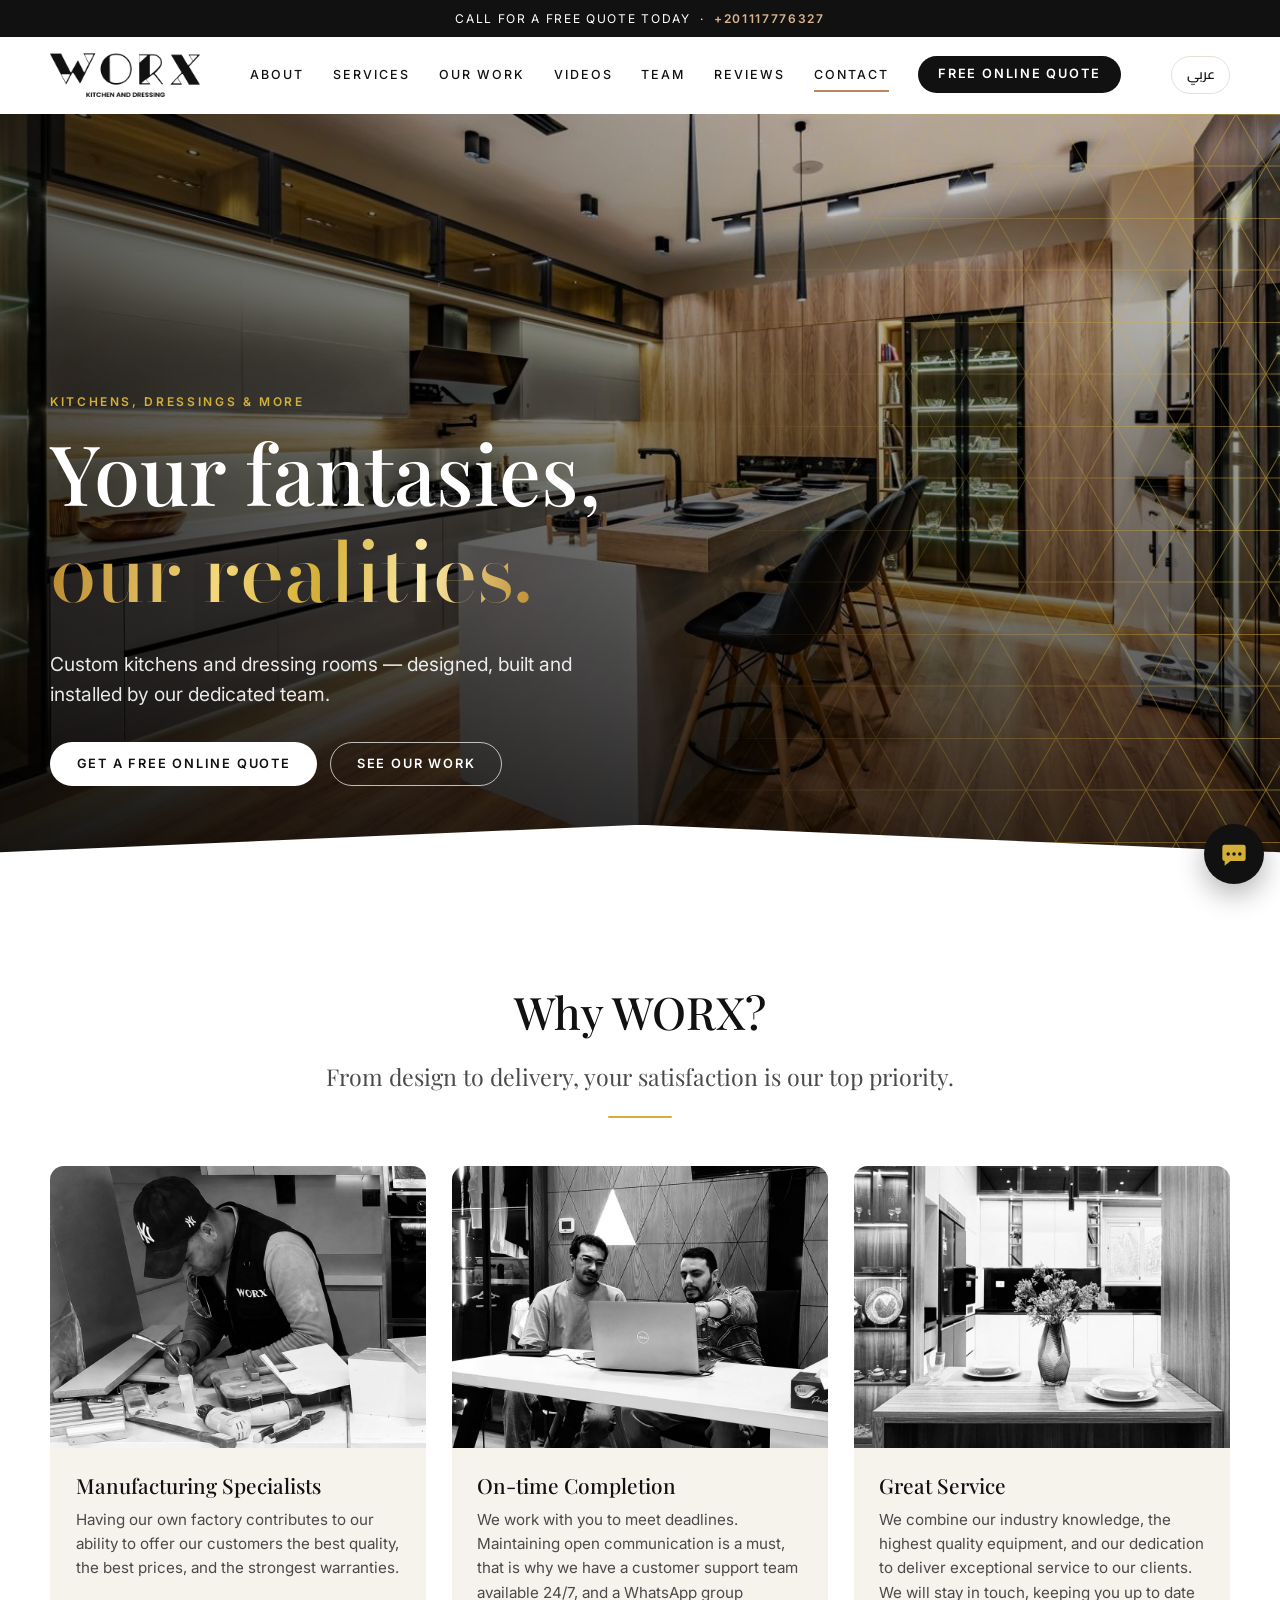
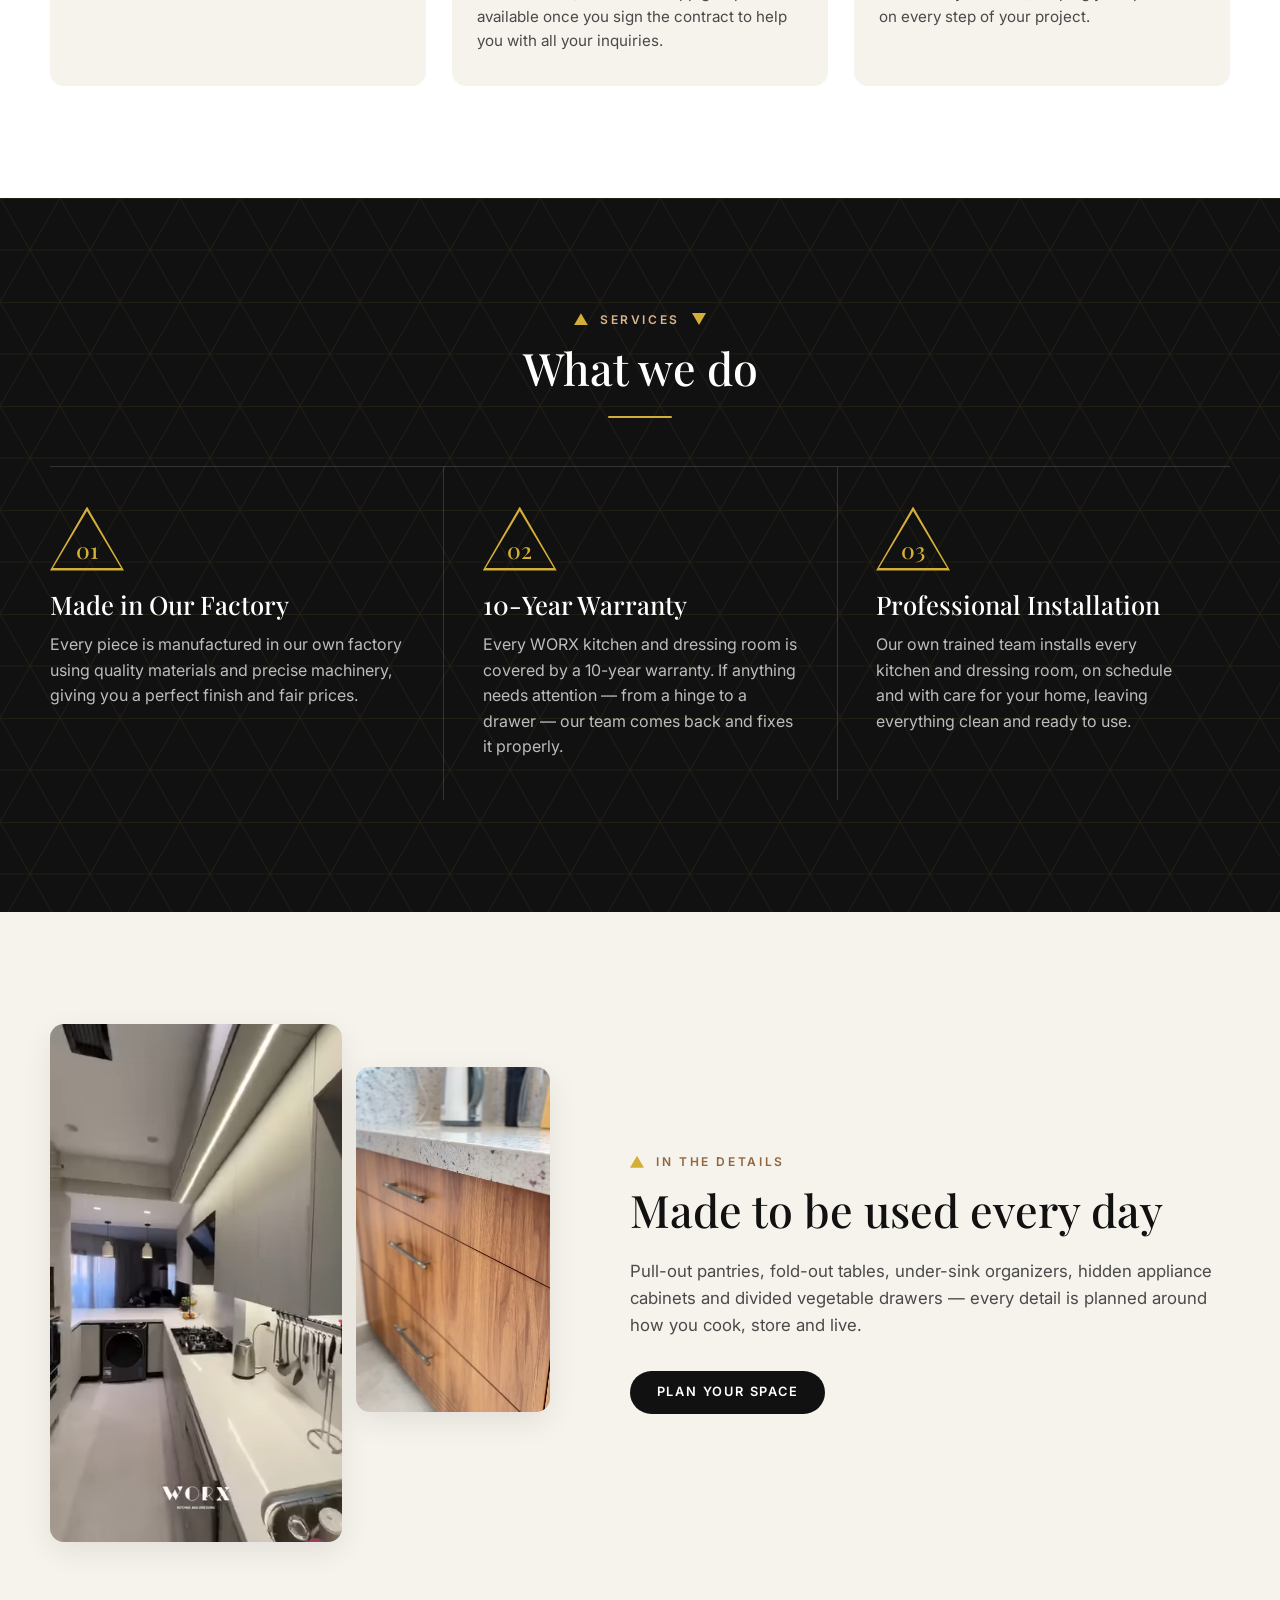
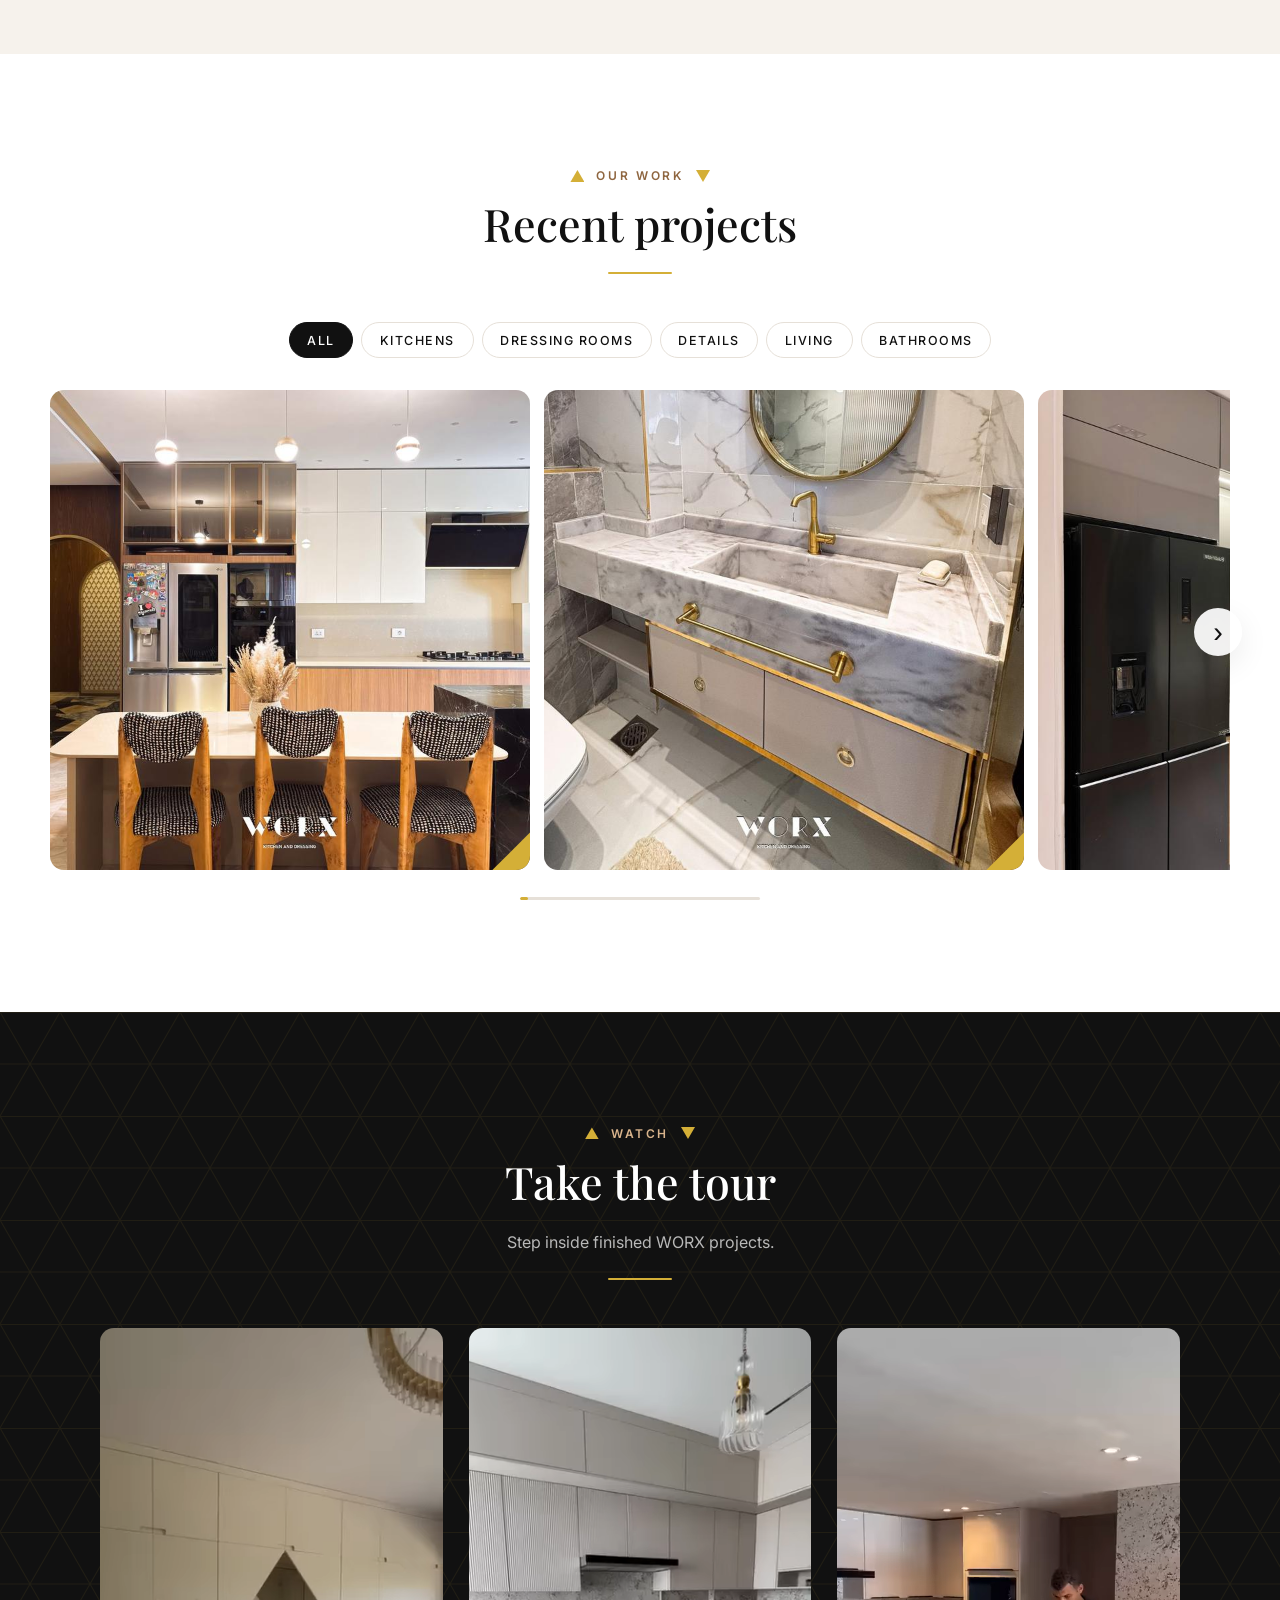
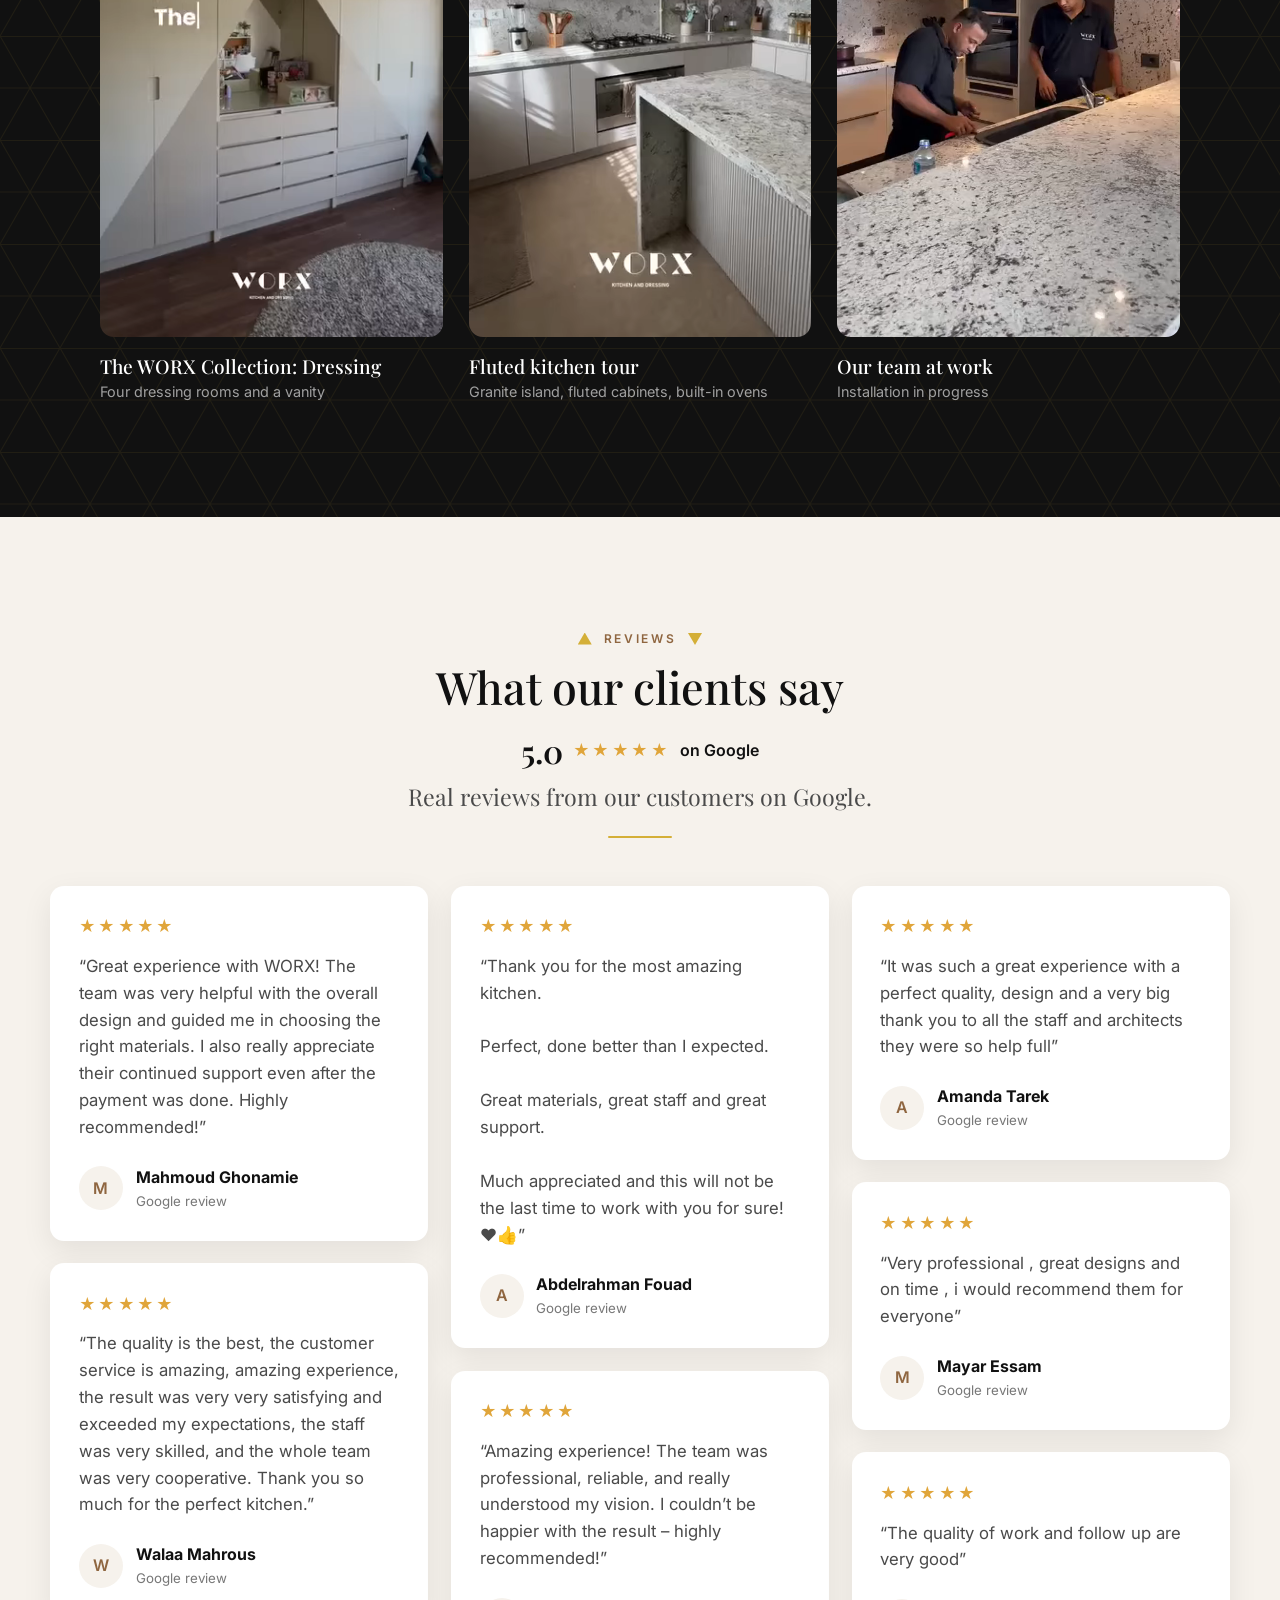
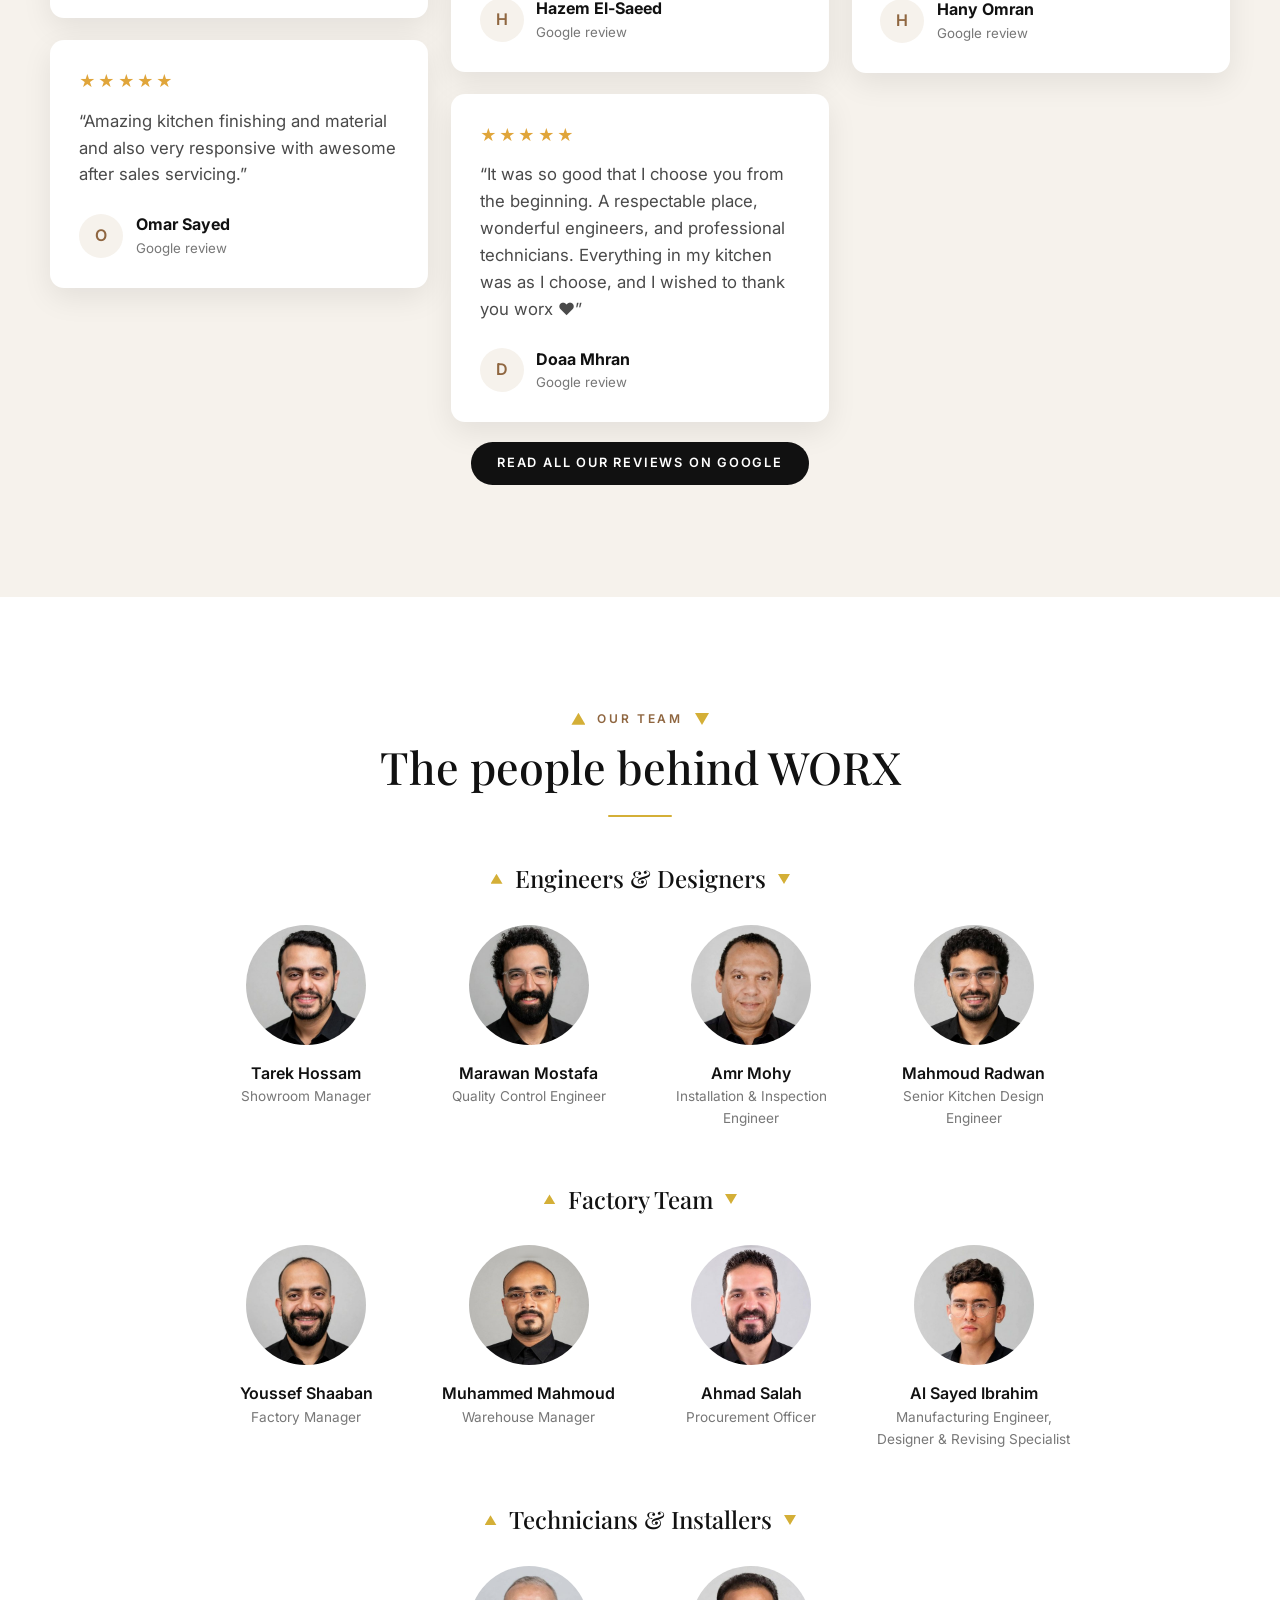
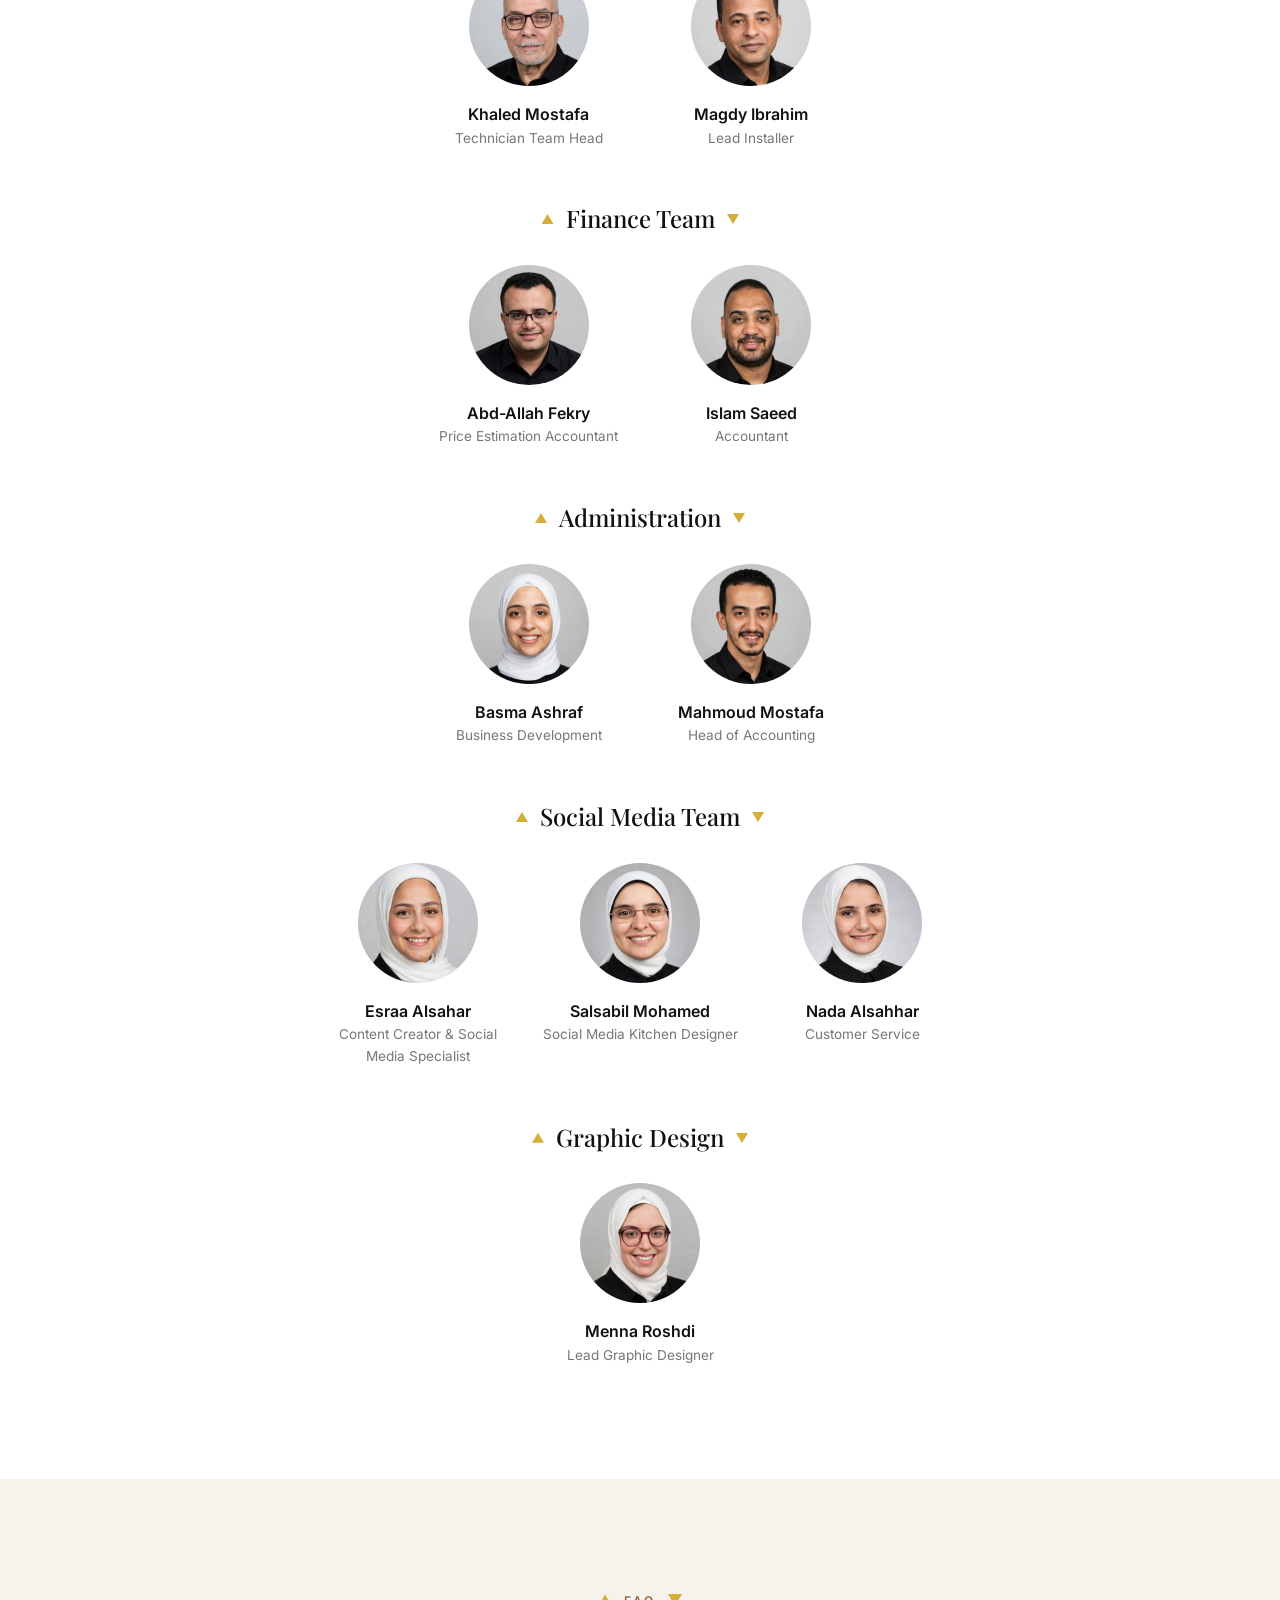
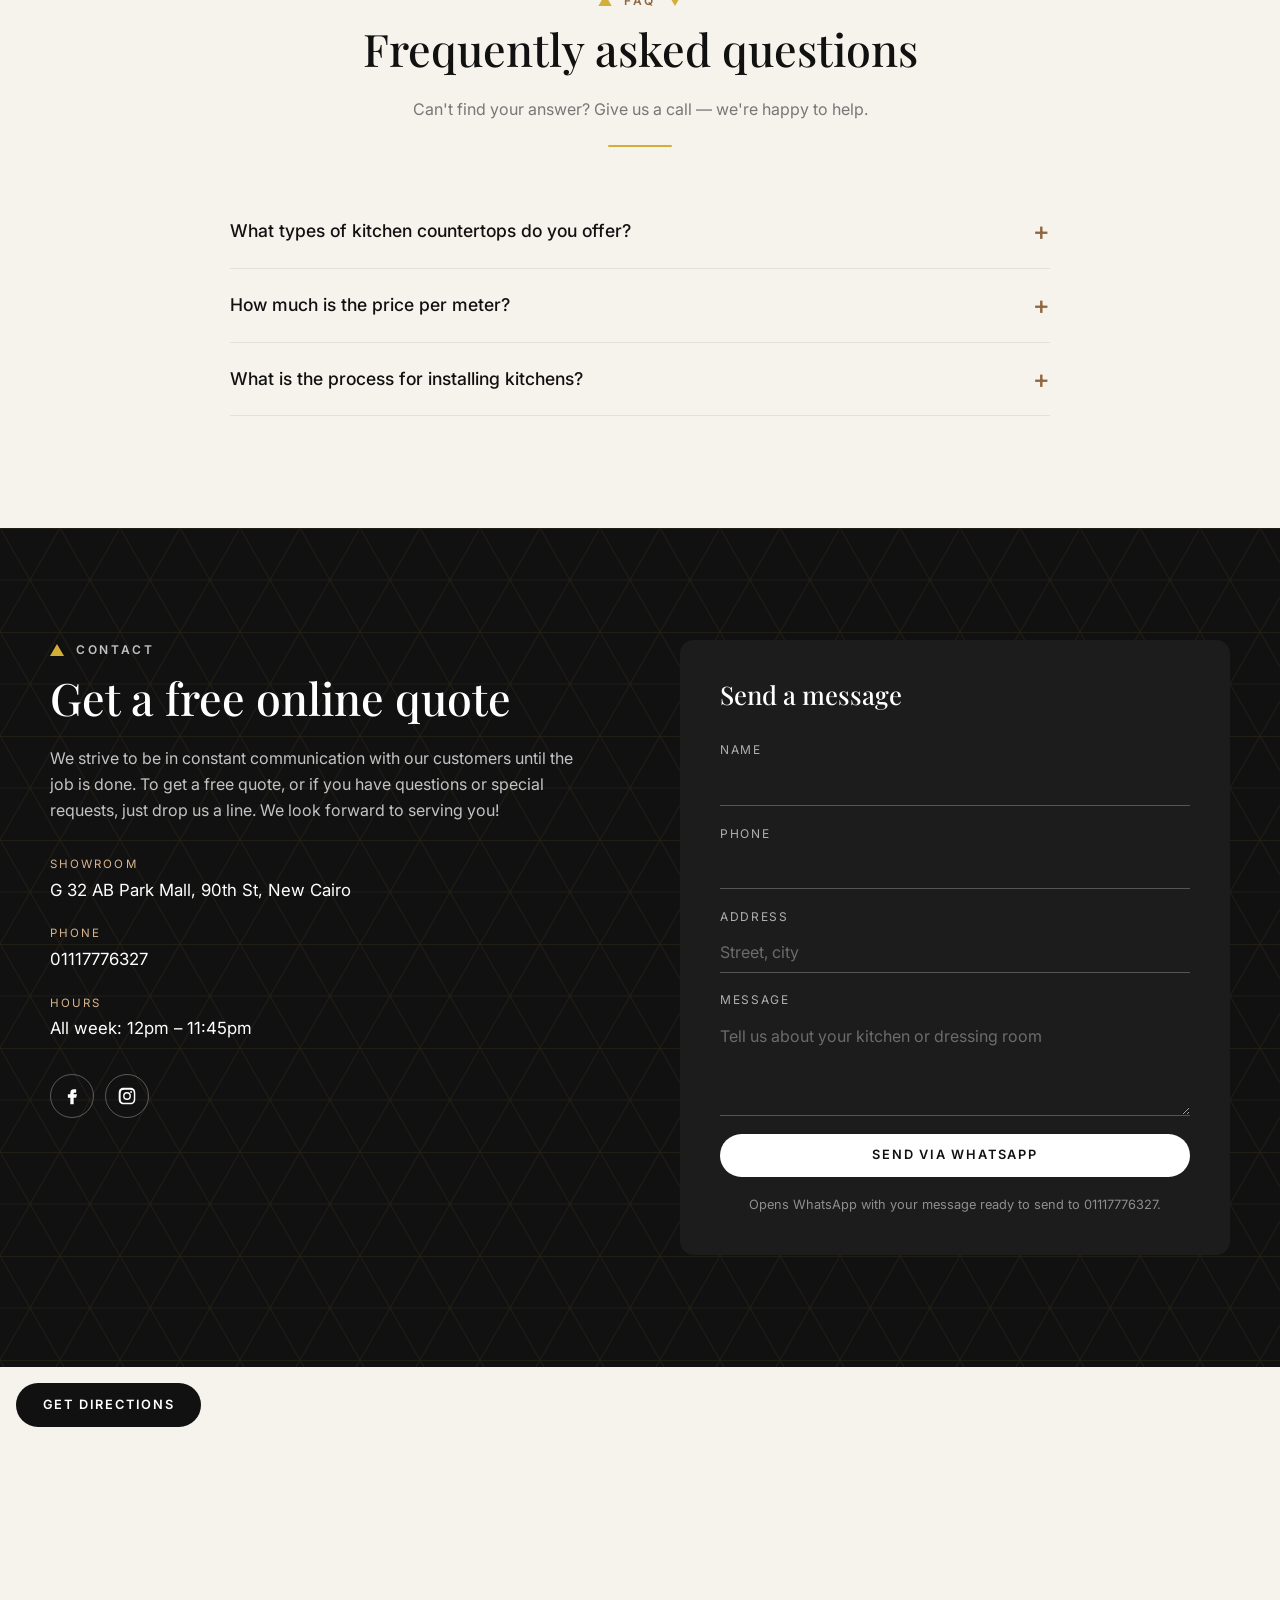
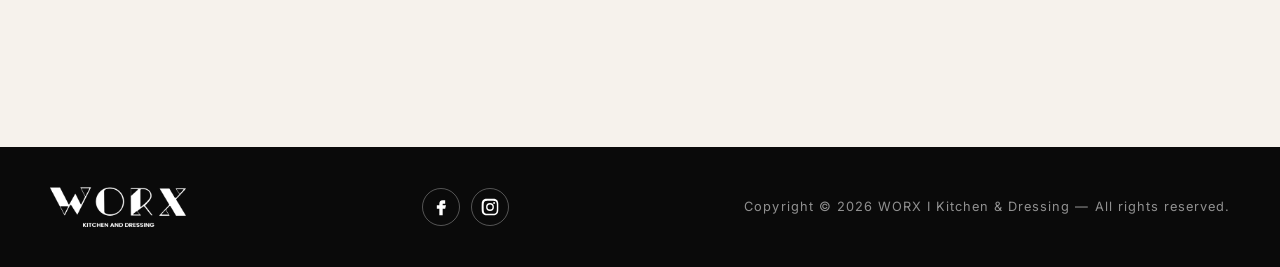
==== index.html @ 5fc97584 "Add bilingual FAQ chat assistant with WhatsApp handoff Co-Authored-By: Claude Opus 5.5 <noreply@anth" ====
<!doctype html>
<html lang="en">
<head>
  <meta charset="utf-8">
  <meta name="viewport" content="width=device-width, initial-scale=1">
  <title>WORX | Kitchen &amp; Dressing — New Cairo</title>
  <meta name="description" content="WORX Kitchen & Dressing — custom kitchens and dressing rooms in New Cairo. Call for a free quote.">
  <meta property="og:title" content="WORX | Kitchen & Dressing">
  <meta property="og:description" content="Your fantasies, our realities. Custom kitchens and dressing rooms in New Cairo.">
  <meta property="og:type" content="website">
  <meta property="og:url" content="https://worxegypt.com/">
  <meta property="og:image" content="https://worxegypt.com/assets/img/hero-1280.jpg">
  <meta name="twitter:card" content="summary_large_image">
  <link rel="canonical" href="https://worxegypt.com/">
  <link rel="icon" href="assets/img/logo.png">
  <link rel="alternate" hreflang="en" href="https://worxegypt.com/">
  <link rel="alternate" hreflang="ar" href="https://worxegypt.com/ar.html">
  <link rel="preconnect" href="https://fonts.googleapis.com">
  <link rel="preconnect" href="https://fonts.gstatic.com" crossorigin>
  <link href="https://fonts.googleapis.com/css2?family=Playfair+Display:ital,wght@0,500;0,600;1,500&family=Bodoni+Moda:opsz,wght@6..96,500&family=Inter:wght@400;500;600&family=Cairo:wght@400;600;700&display=swap" rel="stylesheet">
  <link rel="stylesheet" href="styles.css">
</head>
<body>

  <div class="topbar">
    <a href="tel:+201117776327"><span class="topbar__label">Call for a free quote today</span><span class="topbar__short">Free quote</span> &nbsp;·&nbsp; <strong dir="ltr">+201117776327</strong></a>
  </div>

  <header class="header" id="top">
    <div class="container header__inner">
      <a href="#top" class="header__logo" aria-label="WORX Kitchen and Dressing — home">
        <img src="assets/img/logo.png" alt="WORX Kitchen and Dressing" width="194" height="57">
      </a>
      <nav class="nav" id="nav" aria-label="Main">
        <a href="#about">About</a>
        <a href="#services">Services</a>
        <a href="#work">Our Work</a>
        <a href="#videos">Videos</a>
        <a href="#team">Team</a>
        <a href="#reviews">Reviews</a>
        <a href="#contact">Contact</a>
        <a href="#contact" class="btn btn--dark nav__cta">Free Online Quote</a>
      </nav>
      <div class="header__tools">
        <a href="ar.html" class="lang-switch" lang="ar" hreflang="ar">عربي</a>
        <button class="nav-toggle" id="navToggle" aria-label="Open menu" aria-expanded="false" aria-controls="nav">
          <span></span><span></span><span></span>
        </button>
      </div>
    </div>
  </header>

  <main>
    <!-- HERO -->
    <section class="hero">
      <img class="hero__bg" src="assets/img/hero-1280.jpg" srcset="assets/img/hero-800.jpg 800w, assets/img/hero-1280.jpg 1280w, assets/img/hero-2000.jpg 2000w" sizes="100vw" fetchpriority="high" alt="Modern WORX kitchen with wood finishes, white island and glass cabinets">
      <div class="hero__overlay"></div>
      <div class="hero__pattern" aria-hidden="true"></div>
      <div class="container hero__content">
        <p class="eyebrow eyebrow--light">Kitchens, Dressings &amp; More</p>
        <h1>Your fantasies,<br><em>our realities.</em></h1>
        <p class="hero__lead">Custom kitchens and dressing rooms — designed, built and installed by our dedicated team.</p>
        <div class="hero__actions">
          <a href="#contact" class="btn btn--light">Get a free online quote</a>
          <a href="#work" class="btn btn--ghost">See our work</a>
        </div>
      </div>
    </section>

    <!-- WHY US -->
    <section class="section" id="about">
      <div class="container">
        <div class="section__head">
          <h2>Why WORX?</h2>
          <p class="section__sub">From design to delivery, your satisfaction is our top priority.</p>
        </div>
        <div class="cards">
          <article class="card">
            <img src="assets/img/team-workshop-bw.jpg?v=2" alt="WORX technician assembling kitchen parts at the counter" loading="lazy">
            <div class="card__body">
              <h3>Manufacturing Specialists</h3>
              <p>Having our own factory contributes to our ability to offer our customers the best quality, the best prices, and the strongest warranties.</p>
            </div>
          </article>
          <article class="card">
            <img src="assets/img/team-planning-bw.jpg?v=2" alt="Two WORX designers reviewing a project on a laptop in the showroom" loading="lazy">
            <div class="card__body">
              <h3>On-time Completion</h3>
              <p>We work with you to meet deadlines. Maintaining open communication is a must, that is why we have a customer support team available 24/7, and a WhatsApp group available once you sign the contract to help you with all your inquiries.</p>
            </div>
          </article>
          <article class="card">
            <img src="assets/img/dining-kitchen-bw.jpg" alt="Finished WORX kitchen with a walnut dining bar and lit display cabinet" loading="lazy">
            <div class="card__body">
              <h3>Great Service</h3>
              <p>We combine our industry knowledge, the highest quality equipment, and our dedication to deliver exceptional service to our clients. We will stay in touch, keeping you up to date on every step of your project.</p>
            </div>
          </article>
        </div>
      </div>
    </section>

    <!-- SERVICES -->
    <section class="section section--dark" id="services">
      <div class="container">
        <div class="section__head">
          <p class="eyebrow eyebrow--light">Services</p>
          <h2>What we do</h2>
        </div>
        <div class="services">
          <div class="service">
            <span class="service__num">01</span>
            <h3>Made in Our Factory</h3>
            <p>Every piece is manufactured in our own factory using quality materials and precise machinery, giving you a perfect finish and fair prices.</p>
          </div>
          <div class="service">
            <span class="service__num">02</span>
            <h3>10-Year Warranty</h3>
            <p>Every WORX kitchen and dressing room is covered by a 10-year warranty. If anything needs attention — from a hinge to a drawer — our team comes back and fixes it properly.</p>
          </div>
          <div class="service">
            <span class="service__num">03</span>
            <h3>Professional Installation</h3>
            <p>Our own trained team installs every kitchen and dressing room, on schedule and with care for your home, leaving everything clean and ready to use.</p>
          </div>
        </div>
      </div>
    </section>

    <!-- DETAILS -->
    <section class="section section--cream" id="details">
      <div class="container feature">
        <div class="feature__media">
          <div class="feature__video feature__video--main">
            <video id="tourVideo" poster="assets/img/work/kitchen-tour-poster.jpg" autoplay muted loop playsinline preload="metadata" aria-label="Tour of a WORX kitchen: pull-out pantry, fold-out table, under-sink organizer, appliance cabinet and vegetable drawers">
              <source src="assets/img/work/kitchen-tour.mp4" type="video/mp4">
              <source src="assets/img/work/kitchen-tour.webm" type="video/webm">
            </video>
          </div>
          <div class="feature__video feature__video--side">
            <video poster="assets/img/work/drawer-organizer-poster.jpg" autoplay muted loop playsinline preload="metadata" aria-label="Drawer with a custom wooden cutlery organizer sliding open">
              <source src="assets/img/work/drawer-organizer.mp4" type="video/mp4">
              <source src="assets/img/work/drawer-organizer.webm" type="video/webm">
            </video>
          </div>
        </div>
        <div class="feature__text">
          <p class="eyebrow">In the details</p>
          <h2>Made to be used every day</h2>
          <p>Pull-out pantries, fold-out tables, under-sink organizers, hidden appliance cabinets and divided vegetable drawers — every detail is planned around how you cook, store and live.</p>
          <a href="#contact" class="btn btn--dark">Plan your space</a>
        </div>
      </div>
    </section>

    <!-- GALLERY -->
    <section class="section" id="work">
      <div class="container">
        <div class="section__head">
          <p class="eyebrow">Our Work</p>
          <h2>Recent projects</h2>
        </div>
        <div class="filters" role="group" aria-label="Filter projects">
          <button class="filter is-active" data-filter="all" aria-pressed="true">All</button>
          <button class="filter" data-filter="kitchens" aria-pressed="false">Kitchens</button>
          <button class="filter" data-filter="dressing" aria-pressed="false">Dressing rooms</button>
          <button class="filter" data-filter="details" aria-pressed="false">Details</button>
          <button class="filter" data-filter="living" aria-pressed="false">Living</button>
          <button class="filter" data-filter="bathrooms" aria-pressed="false">Bathrooms</button>
        </div>
        <div class="carousel">
          <button class="carousel__nav carousel__prev" aria-label="Previous projects">‹</button>
          <div class="gallery" tabindex="0" aria-label="Project photos, swipe to see more">
          <button class="gallery__item" data-cat="kitchens" data-full="assets/img/work/island-burl-stools.jpg">
            <img src="assets/img/work/island-burl-stools-sm.jpg" width="720" height="720" alt="Kitchen island with burl-wood bar stools and bronze glass cabinets" loading="lazy">
          </button>
          <button class="gallery__item" data-cat="bathrooms" data-full="assets/img/work/marble-vanity-gold.jpg">
            <img src="assets/img/work/marble-vanity-gold-sm.jpg" width="720" height="720" alt="Marble bathroom vanity with gold-trimmed drawers" loading="lazy">
          </button>
          <button class="gallery__item" data-cat="kitchens" data-full="assets/img/work/grey-oak-l-black-fridge.jpg">
            <img src="assets/img/work/grey-oak-l-black-fridge-sm.jpg" width="720" height="720" alt="L-shaped grey gloss and oak kitchen with black fridge" loading="lazy">
          </button>
          <button class="gallery__item" data-cat="kitchens" data-full="assets/img/work/grey-oak-glass-uppers.jpg">
            <img src="assets/img/work/grey-oak-glass-uppers-sm.jpg" width="720" height="720" alt="Grey gloss and oak kitchen with black-framed glass upper cabinets and built-in ovens" loading="lazy">
          </button>
          <button class="gallery__item" data-cat="kitchens" data-full="assets/img/work/granite-island-fluted-front.jpg">
            <img src="assets/img/work/granite-island-fluted-front-sm.jpg" width="576" height="720" alt="Greige kitchen with fluted uppers and granite waterfall island, front view" loading="lazy">
          </button>
          <button class="gallery__item" data-cat="details" data-full="assets/img/work/grey-gloss-drawers-oak.jpg">
            <img src="assets/img/work/grey-gloss-drawers-oak-sm.jpg" width="720" height="720" alt="Grey gloss handleless drawers under a white worktop and oak shelf" loading="lazy">
          </button>
          <button class="gallery__item" data-cat="bathrooms" data-full="assets/img/work/terracotta-vanity-front.jpg">
            <img src="assets/img/work/terracotta-vanity-front-sm.jpg" width="720" height="720" alt="Terracotta vessel sink on a wood and burgundy vanity" loading="lazy">
          </button>
          <button class="gallery__item" data-cat="kitchens" data-full="assets/img/work/coffee-corner-oak-shelves.jpg">
            <img src="assets/img/work/coffee-corner-oak-shelves-sm.jpg" width="719" height="720" alt="Coffee corner with lit oak shelving and marble counter" loading="lazy">
          </button>
          <button class="gallery__item" data-cat="kitchens" data-full="assets/img/work/white-units-coffee-niche.jpg">
            <img src="assets/img/work/white-units-coffee-niche-sm.jpg" width="720" height="720" alt="White tall units with a lit oak coffee niche and built-in ovens" loading="lazy">
          </button>
          <button class="gallery__item" data-cat="dressing" data-full="assets/img/work/smoked-glass-walk-in.jpg">
            <img src="assets/img/work/smoked-glass-walk-in-sm.jpg" width="720" height="720" alt="Corner walk-in wardrobe with lit smoked-glass doors and shoe shelves" loading="lazy">
          </button>
          <button class="gallery__item" data-cat="kitchens" data-full="assets/img/work/outdoor-kitchenette.jpg">
            <img src="assets/img/work/outdoor-kitchenette-sm.jpg" width="576" height="720" alt="Outdoor rooftop kitchenette with oak doors and dark marble cladding" loading="lazy">
          </button>
          <button class="gallery__item" data-cat="bathrooms" data-full="assets/img/work/fluted-wood-vanity.jpg">
            <img src="assets/img/work/fluted-wood-vanity-sm.jpg" width="720" height="720" alt="Floating fluted-wood vanity with marble top and backlit round mirror" loading="lazy">
          </button>
          <button class="gallery__item" data-cat="kitchens" data-full="assets/img/work/indoor-kitchenette.jpg">
            <img src="assets/img/work/indoor-kitchenette-sm.jpg" width="576" height="720" alt="Compact indoor kitchenette with glass-front cabinets and wine fridge" loading="lazy">
          </button>
          <button class="gallery__item" data-cat="kitchens" data-full="assets/img/work/galley-beige-handleless.jpg">
            <img src="assets/img/work/galley-beige-handleless-sm.jpg" width="576" height="720" alt="Long beige handleless galley kitchen with LED cove lighting" loading="lazy">
          </button>
          <button class="gallery__item" data-cat="kitchens" data-full="assets/img/work/white-black-display-column.jpg">
            <img src="assets/img/work/white-black-display-column-sm.jpg" width="576" height="720" alt="White and black kitchen with a lit walnut display column" loading="lazy">
          </button>
          <button class="gallery__item" data-cat="kitchens" data-full="assets/img/work/oak-blush-u-bar.jpg">
            <img src="assets/img/work/oak-blush-u-bar-sm.jpg" width="576" height="720" alt="Blush and oak U-shaped kitchen with granite worktop and wooden bar" loading="lazy">
          </button>
          <button class="gallery__item" data-cat="kitchens" data-full="assets/img/work/fluted-greige-granite-hob.jpg">
            <img src="assets/img/work/fluted-greige-granite-hob-sm.jpg" width="576" height="720" alt="Greige kitchen with fluted upper cabinets and granite backsplash" loading="lazy">
          </button>
          <button class="gallery__item" data-cat="kitchens" data-full="assets/img/work/walnut-charcoal-display.jpg">
            <img src="assets/img/work/walnut-charcoal-display-sm.jpg" width="576" height="720" alt="Walnut and charcoal kitchen with lit glass display cabinet" loading="lazy">
          </button>
          <button class="gallery__item" data-cat="kitchens" data-full="assets/img/work/white-oak-wood-counter-u.jpg">
            <img src="assets/img/work/white-oak-wood-counter-u-sm.jpg" width="576" height="720" alt="White U-shaped kitchen with wooden worktops and lit oak niches" loading="lazy">
          </button>
          <button class="gallery__item" data-cat="kitchens" data-full="assets/img/work/grey-gloss-smeg-corner.jpg">
            <img src="assets/img/work/grey-gloss-smeg-corner-sm.jpg" width="575" height="720" alt="Grey gloss kitchen corner with subway tiles and under-cabinet lighting" loading="lazy">
          </button>
          <button class="gallery__item" data-cat="kitchens" data-full="assets/img/work/fluted-island-marble.jpg">
            <img src="assets/img/work/fluted-island-marble-sm.jpg" width="575" height="720" alt="Kitchen with fluted island and marble top, walnut tall units" loading="lazy">
          </button>
          <button class="gallery__item" data-cat="kitchens" data-full="assets/img/work/walnut-charcoal-dining.jpg">
            <img src="assets/img/work/walnut-charcoal-dining-sm.jpg" width="576" height="720" alt="Open walnut and charcoal kitchen with dining table" loading="lazy">
          </button>
          <button class="gallery__item" data-cat="details" data-full="assets/img/work/greige-oven-glass-tower.jpg">
            <img src="assets/img/work/greige-oven-glass-tower-sm.jpg" width="576" height="720" alt="Greige oven tower beside a glass-shelf display cabinet" loading="lazy">
          </button>
          <button class="gallery__item" data-cat="kitchens" data-full="assets/img/work/granite-island-fridges.jpg">
            <img src="assets/img/work/granite-island-fridges-sm.jpg" width="576" height="720" alt="Greige kitchen with granite waterfall island and twin fridges" loading="lazy">
          </button>
          <button class="gallery__item" data-cat="kitchens" data-full="assets/img/work/walnut-charcoal-wall.jpg">
            <img src="assets/img/work/walnut-charcoal-wall-sm.jpg" width="576" height="720" alt="Walnut and charcoal kitchen wall with lit open niches" loading="lazy">
          </button>
          <button class="gallery__item" data-cat="kitchens" data-full="assets/img/work/wood-bar-white-kitchen.jpg">
            <img src="assets/img/work/wood-bar-white-kitchen-sm.jpg" width="576" height="720" alt="Long wooden breakfast bar facing a white kitchen" loading="lazy">
          </button>
          <button class="gallery__item" data-cat="kitchens" data-full="assets/img/work/white-oak-oven-tower-barn-door.jpg">
            <img src="assets/img/work/white-oak-oven-tower-barn-door-sm.jpg" width="576" height="720" alt="White kitchen with oven tower, sliding barn door and wooden worktop" loading="lazy">
          </button>
          <button class="gallery__item" data-cat="kitchens" data-full="assets/img/work/white-gloss-oven-hob.jpg">
            <img src="assets/img/work/white-gloss-oven-hob-sm.jpg" width="575" height="720" alt="White gloss kitchen with built-in ovens and gas hob" loading="lazy">
          </button>
          <button class="gallery__item" data-cat="kitchens" data-full="assets/img/work/fluted-sink-window.jpg">
            <img src="assets/img/work/fluted-sink-window-sm.jpg" width="576" height="720" alt="Sunlit greige kitchen with fluted cabinets and sink by the window" loading="lazy">
          </button>
          <button class="gallery__item" data-cat="kitchens" data-full="assets/img/work/walnut-charcoal-l-shape.jpg">
            <img src="assets/img/work/walnut-charcoal-l-shape-sm.jpg" width="576" height="720" alt="L-shaped walnut and charcoal kitchen with stone backsplash" loading="lazy">
          </button>
          <button class="gallery__item" data-cat="kitchens" data-full="assets/img/work/white-sink-patterned-floor.jpg">
            <img src="assets/img/work/white-sink-patterned-floor-sm.jpg" width="576" height="720" alt="White base cabinets with wooden worktop and patterned floor tiles" loading="lazy">
          </button>
          <button class="gallery__item" data-cat="kitchens" data-full="assets/img/work/fluted-greige-corner.jpg">
            <img src="assets/img/work/fluted-greige-corner-sm.jpg" width="576" height="720" alt="Close view of fluted greige cabinets over a granite worktop" loading="lazy">
          </button>
          <button class="gallery__item" data-cat="kitchens" data-full="assets/img/work/beige-oak-island-bar.jpg">
            <img src="assets/img/work/beige-oak-island-bar-sm.jpg" width="576" height="720" alt="Beige and oak kitchen with island and wooden breakfast bar" loading="lazy">
          </button>
          <button class="gallery__item" data-cat="details" data-full="assets/img/work/corner-pantry-lit.jpg">
            <img src="assets/img/work/corner-pantry-lit-sm.jpg" width="576" height="720" alt="Walk-in corner pantry with lit white shelves" loading="lazy">
          </button>
          <button class="gallery__item" data-cat="dressing" data-full="assets/img/work/light-oak-wardrobe.jpg">
            <img src="assets/img/work/light-oak-wardrobe-sm.jpg" width="576" height="720" alt="Wall of light oak wardrobes with recessed handles" loading="lazy">
          </button>
          <button class="gallery__item" data-cat="kitchens" data-full="assets/img/work/galley-u-overview.jpg">
            <img src="assets/img/work/galley-u-overview-sm.jpg" width="576" height="720" alt="Beige U-shaped galley kitchen with twin fridges" loading="lazy">
          </button>
          <button class="gallery__item" data-cat="bathrooms" data-full="assets/img/work/fluted-wood-vanity-angle.jpg">
            <img src="assets/img/work/fluted-wood-vanity-angle-sm.jpg" width="720" height="720" alt="Fluted-wood vanity with white vessel basin and black tap" loading="lazy">
          </button>
          <button class="gallery__item" data-cat="kitchens" data-full="assets/img/work/white-black-u-kitchen.jpg">
            <img src="assets/img/work/white-black-u-kitchen-sm.jpg" width="576" height="720" alt="White U-shaped kitchen with black backsplash and pendant lights" loading="lazy">
          </button>
          <button class="gallery__item" data-cat="dressing" data-full="assets/img/work/triangle-niche-wardrobe.jpg">
            <img src="assets/img/work/triangle-niche-wardrobe-sm.jpg" width="576" height="720" alt="Wardrobe wall with a triangular vanity niche and drawers" loading="lazy">
          </button>
          <button class="gallery__item" data-cat="kitchens" data-full="assets/img/work/beige-island-front.jpg">
            <img src="assets/img/work/beige-island-front-sm.jpg" width="576" height="720" alt="Front view of a beige kitchen with wooden-top island and black tap" loading="lazy">
          </button>
          <button class="gallery__item" data-cat="details" data-full="assets/img/work/oven-tower-detail.jpg">
            <img src="assets/img/work/oven-tower-detail-sm.jpg" width="576" height="720" alt="Built-in oven and microwave tower beside a walnut wall" loading="lazy">
          </button>
          <button class="gallery__item" data-cat="kitchens" data-full="assets/img/work/white-gloss-black-marble-island.jpg">
            <img src="assets/img/work/white-gloss-black-marble-island-sm.jpg" width="720" height="720" alt="White gloss kitchen with a black marble island sink" loading="lazy">
          </button>
          <button class="gallery__item" data-cat="kitchens" data-full="assets/img/work/beige-kitchenette-glass.jpg">
            <img src="assets/img/work/beige-kitchenette-glass-sm.jpg" width="720" height="719" alt="Beige gloss kitchenette with a lit black-framed glass cabinet" loading="lazy">
          </button>
          <button class="gallery__item" data-cat="bathrooms" data-full="assets/img/work/marble-vanity-oval-mirror.jpg">
            <img src="assets/img/work/marble-vanity-oval-mirror-sm.jpg" width="720" height="720" alt="Marble vanity with gold oval mirror and brass fittings" loading="lazy">
          </button>
          <button class="gallery__item" data-cat="kitchens" data-full="assets/img/work/oak-tower-glass-display.jpg">
            <img src="assets/img/work/oak-tower-glass-display-sm.jpg" width="720" height="720" alt="Oak tall units with built-in ovens and a lit glass display column" loading="lazy">
          </button>
          <button class="gallery__item" data-cat="kitchens" data-full="assets/img/work/open-plan-white-kitchen-dining.jpg">
            <img src="assets/img/work/open-plan-white-kitchen-dining-sm.jpg" width="720" height="720" alt="Open-plan white kitchen with dining table and lit oak bookshelf" loading="lazy">
          </button>
          <button class="gallery__item" data-cat="bathrooms" data-full="assets/img/work/terracotta-vanity-angle.jpg">
            <img src="assets/img/work/terracotta-vanity-angle-sm.jpg" width="720" height="720" alt="Curved wood vanity with orange vessel sink and gold tap" loading="lazy">
          </button>
          <button class="gallery__item" data-cat="kitchens" data-full="assets/img/work/beige-kitchen-wood-screen.jpg">
            <img src="assets/img/work/beige-kitchen-wood-screen-sm.jpg" width="719" height="720" alt="Compact beige kitchen with a wooden slat room divider" loading="lazy">
          </button>
          <button class="gallery__item" data-cat="kitchens" data-full="assets/img/work/white-kitchen-butcher-block.jpg">
            <img src="assets/img/work/white-kitchen-butcher-block-sm.jpg" width="720" height="720" alt="White kitchen with wooden worktop and built-in washer" loading="lazy">
          </button>
          <button class="gallery__item" data-cat="kitchens" data-full="assets/img/work/grey-oak-oven-tower.jpg">
            <img src="assets/img/work/grey-oak-oven-tower-sm.jpg" width="720" height="720" alt="Grey gloss upper cabinets with oak base units and oven tower" loading="lazy">
          </button>
          <button class="gallery__item" data-cat="details" data-full="assets/img/work/hob-hood-detail.jpg">
            <img src="assets/img/work/hob-hood-detail-sm.jpg" width="720" height="720" alt="Gas hob under an angled black hood with white gloss cabinets" loading="lazy">
          </button>
          <button class="gallery__item" data-cat="kitchens" data-full="assets/img/work/showroom-island-bar.jpg">
            <img src="assets/img/work/showroom-island-bar-sm.jpg" width="720" height="480" alt="Grey gloss and oak kitchen with white island, wood bar and black pendant lights" loading="lazy">
          </button>
          <button class="gallery__item" data-cat="dressing" data-full="assets/img/work/glass-wardrobe-vanity.jpg">
            <img src="assets/img/work/glass-wardrobe-vanity-sm.jpg" width="720" height="480" alt="Glass-door walnut wardrobes with a fold-out vanity desk" loading="lazy">
          </button>
          <button class="gallery__item" data-cat="kitchens" data-full="assets/img/work/showroom-dining-front.jpg">
            <img src="assets/img/work/showroom-dining-front-sm.jpg" width="720" height="480" alt="Grey gloss kitchen with lit glass upper cabinets and a set dining bar" loading="lazy">
          </button>
          <button class="gallery__item" data-cat="details" data-full="assets/img/work/gloss-grey-drawers-detail.jpg">
            <img src="assets/img/work/gloss-grey-drawers-detail-sm.jpg" width="480" height="720" alt="Grey gloss drawers, oak tall units and plinth lighting" loading="lazy">
          </button>
          <button class="gallery__item" data-cat="kitchens" data-full="assets/img/work/grey-gloss-oak-u-shape.jpg">
            <img src="assets/img/work/grey-gloss-oak-u-shape-sm.jpg" width="720" height="720" alt="Grey gloss and oak U-shaped kitchen with LED ceiling lines" loading="lazy">
          </button>
          <button class="gallery__item" data-cat="kitchens" data-full="assets/img/work/waterfall-peninsula-boucle.jpg">
            <img src="assets/img/work/waterfall-peninsula-boucle-sm.jpg" width="720" height="720" alt="White kitchen with marble waterfall peninsula and bouclé bar stools" loading="lazy">
          </button>
          <button class="gallery__item" data-cat="living" data-full="assets/img/work/tv-unit-lit.jpg">
            <img src="assets/img/work/tv-unit-lit-sm.jpg" width="720" height="720" alt="Oak and white gloss TV wall unit with lit shelves" loading="lazy">
          </button>
          <button class="gallery__item" data-cat="kitchens" data-full="assets/img/work/black-frame-open-shelves.jpg">
            <img src="assets/img/work/black-frame-open-shelves-sm.jpg" width="720" height="720" alt="Kitchen with black-framed open shelving and a stone peninsula table" loading="lazy">
          </button>
          <button class="gallery__item" data-cat="kitchens" data-full="assets/img/work/granite-bar-glass-cabinet.jpg">
            <img src="assets/img/work/granite-bar-glass-cabinet-sm.jpg" width="720" height="720" alt="Granite breakfast bar with a lit glass-door display cabinet" loading="lazy">
          </button>
          <button class="gallery__item" data-cat="kitchens" data-full="assets/img/work/gloss-grey-oak-shelves.jpg">
            <img src="assets/img/work/gloss-grey-oak-shelves-sm.jpg" width="720" height="720" alt="Grey gloss kitchen with oak panelling and lit floating shelves" loading="lazy">
          </button>
          <button class="gallery__item" data-cat="kitchens" data-full="assets/img/work/oak-kitchenette-mirrors.jpg">
            <img src="assets/img/work/oak-kitchenette-mirrors-sm.jpg" width="720" height="720" alt="Open-plan kitchenette with oak bar table and lit shelving" loading="lazy">
          </button>
          <button class="gallery__item" data-cat="kitchens" data-full="assets/img/work/white-wood-boucle-stools.jpg">
            <img src="assets/img/work/white-wood-boucle-stools-sm.jpg" width="720" height="720" alt="Open kitchen with gold pendant lights and bouclé stools" loading="lazy">
          </button>
          <button class="gallery__item" data-cat="living" data-full="assets/img/work/tv-unit-oak-white.jpg">
            <img src="assets/img/work/tv-unit-oak-white-sm.jpg" width="720" height="720" alt="Oak and white TV wall unit with display niches" loading="lazy">
          </button>
          <button class="gallery__item" data-cat="kitchens" data-full="assets/img/work/open-shelves-dining-front.jpg">
            <img src="assets/img/work/open-shelves-dining-front-sm.jpg" width="720" height="720" alt="Stone dining peninsula with lit black-framed shelves and hood" loading="lazy">
          </button>
          <button class="gallery__item" data-cat="kitchens" data-full="assets/img/work/cream-gloss-granite-u.jpg">
            <img src="assets/img/work/cream-gloss-granite-u-sm.jpg" width="720" height="720" alt="Cream gloss U-shaped kitchen with granite worktops and built-in ovens" loading="lazy">
          </button>
          <button class="gallery__item" data-cat="kitchens" data-full="assets/img/work/open-shelves-l-dining.jpg">
            <img src="assets/img/work/open-shelves-l-dining-sm.jpg" width="720" height="720" alt="L-shaped stone dining counter with black-framed shelving" loading="lazy">
          </button>
          <button class="gallery__item" data-cat="kitchens" data-full="assets/img/work/showroom-peninsula-plants.jpg">
            <img src="assets/img/work/showroom-peninsula-plants-sm.jpg" width="720" height="720" alt="Bright kitchen with waterfall peninsula and wood panelling" loading="lazy">
          </button>
          <button class="gallery__item" data-cat="kitchens" data-full="assets/img/work/open-shelves-staircase.jpg">
            <img src="assets/img/work/open-shelves-staircase-sm.jpg" width="720" height="720" alt="Peninsula kitchen with open shelves looking toward a glass staircase" loading="lazy">
          </button>
          <button class="gallery__item" data-cat="kitchens" data-full="assets/img/work/wood-black-bar-stools.jpg">
            <img src="assets/img/work/wood-black-bar-stools-sm.jpg" width="405" height="720" alt="Oak and matte black kitchen with breakfast bar and pendant lights" loading="lazy">
          </button>
          <button class="gallery__item" data-cat="kitchens" data-full="assets/img/work/white-gloss-display.jpg">
            <img src="assets/img/work/white-gloss-display-sm.jpg" width="540" height="720" alt="White gloss L-shaped kitchen with black-framed glass display cabinets" loading="lazy">
          </button>
          <button class="gallery__item" data-cat="details" data-full="assets/img/work/fluted-cabinet-detail.jpg">
            <img src="assets/img/work/fluted-cabinet-detail-sm.jpg" width="540" height="720" alt="Fluted cabinet fronts over a granite backsplash" loading="lazy">
          </button>
          <button class="gallery__item" data-cat="kitchens" data-full="assets/img/work/sage-marble-corner.jpg">
            <img src="assets/img/work/sage-marble-corner-sm.jpg" width="540" height="720" alt="Sage green base cabinets, oak uppers and grey marble backsplash" loading="lazy">
          </button>
          <button class="gallery__item" data-cat="kitchens" data-full="assets/img/work/grey-wood-tall-units.jpg">
            <img src="assets/img/work/grey-wood-tall-units-sm.jpg" width="405" height="720" alt="Light grey kitchen with oak tall units and built-in ovens" loading="lazy">
          </button>
          <button class="gallery__item" data-cat="details" data-full="assets/img/work/built-in-oven.jpg">
            <img src="assets/img/work/built-in-oven-sm.jpg" width="540" height="720" alt="Built-in oven in sage green cabinetry under a granite worktop" loading="lazy">
          </button>
          <button class="gallery__item" data-cat="kitchens" data-full="assets/img/work/fluted-bosch-ovens.jpg">
            <img src="assets/img/work/fluted-bosch-ovens-sm.jpg" width="540" height="720" alt="Fluted beige kitchen with open shelving and built-in ovens" loading="lazy">
          </button>
          <button class="gallery__item" data-cat="kitchens" data-full="assets/img/kitchen-island.jpg">
            <img src="assets/img/kitchen-island.jpg" width="604" height="404" alt="Kitchen island with pendant lights and wood cabinetry" loading="lazy">
          </button>
          <button class="gallery__item" data-cat="kitchens" data-full="assets/img/gallery-dark.jpg">
            <img src="assets/img/gallery-dark.jpg" width="406" height="406" alt="Dark wood kitchen with lit glass display cabinet" loading="lazy">
          </button>
          <button class="gallery__item" data-cat="details" data-full="assets/img/lazy-susan.jpg">
            <img src="assets/img/lazy-susan.jpg" width="304" height="404" alt="Corner cabinet with pull-out carousel shelves" loading="lazy">
          </button>
        </div>
          <button class="carousel__nav carousel__next" aria-label="Next projects">›</button>
        </div>
        <div class="carousel__dots" aria-hidden="true"><span class="carousel__bar"></span></div>
      </div>
    </section>

    <!-- VIDEOS -->
    <section class="section section--dark" id="videos">
      <div class="container">
        <div class="section__head">
          <p class="eyebrow eyebrow--light">Watch</p>
          <h2>Take the tour</h2>
          <p class="section__lead">Step inside finished WORX projects.</p>
        </div>
        <div class="videos">
          <figure class="video-card">
            <video autoplay muted loop playsinline preload="metadata" poster="assets/img/work/dressing-collection-poster.jpg" aria-label="Tour of four WORX dressing rooms and a vanity">
              <source src="assets/img/work/dressing-collection.mp4" type="video/mp4">
              <source src="assets/img/work/dressing-collection.webm" type="video/webm">
            </video>
            <figcaption><strong>The WORX Collection: Dressing</strong><span>Four dressing rooms and a vanity</span></figcaption>
          </figure>
          <figure class="video-card">
            <video autoplay muted loop playsinline preload="metadata" poster="assets/img/work/fluted-kitchen-tour-poster.jpg" aria-label="Tour of a beige fluted WORX kitchen with a granite island">
              <source src="assets/img/work/fluted-kitchen-tour.mp4" type="video/mp4">
              <source src="assets/img/work/fluted-kitchen-tour.webm" type="video/webm">
            </video>
            <figcaption><strong>Fluted kitchen tour</strong><span>Granite island, fluted cabinets, built-in ovens</span></figcaption>
          </figure>
          <figure class="video-card">
            <video autoplay muted loop playsinline preload="metadata" poster="assets/img/work/team-installing-poster.jpg" aria-label="WORX team members installing a kitchen sink">
              <source src="assets/img/work/team-installing.mp4" type="video/mp4">
              <source src="assets/img/work/team-installing.webm" type="video/webm">
            </video>
            <figcaption><strong>Our team at work</strong><span>Installation in progress</span></figcaption>
          </figure>
        </div>
      </div>
    </section>

    <!-- REVIEWS -->
    <section class="section section--cream" id="reviews">
      <div class="container">
        <div class="section__head">
          <p class="eyebrow">Reviews</p>
          <h2>What our clients say</h2>
          <a class="section__rating" href="https://share.google/TGDEe9j6qtUxFVQCB" target="_blank" rel="noopener"><span class="section__score">5.0</span><span class="stars" aria-hidden="true">★★★★★</span><span>on Google</span></a>
          <p class="section__sub">Real reviews from our customers on Google.</p>
        </div>
        <div class="reviews">
          <figure class="review" dir="ltr" lang="en">
            <div class="stars" aria-label="5 out of 5 stars">★★★★★</div>
            <blockquote>“Great experience with WORX! The team was very helpful with the overall design and guided me in choosing the right materials. I also really appreciate their continued support even after the payment was done. Highly recommended!”</blockquote>
            <figcaption><span class="avatar">M</span><span><strong>Mahmoud Ghonamie</strong><small class="review__src">Google review</small></span></figcaption>
          </figure>
          <figure class="review" dir="ltr" lang="en">
            <div class="stars" aria-label="5 out of 5 stars">★★★★★</div>
            <blockquote>“The quality is the best, the customer service is amazing, amazing experience, the result was very very satisfying and exceeded my expectations, the staff was very skilled, and the whole team was very cooperative. Thank you so much for the perfect kitchen.”</blockquote>
            <figcaption><span class="avatar">W</span><span><strong>Walaa Mahrous</strong><small class="review__src">Google review</small></span></figcaption>
          </figure>
          <figure class="review" dir="ltr" lang="en">
            <div class="stars" aria-label="5 out of 5 stars">★★★★★</div>
            <blockquote>“Amazing kitchen finishing and material and also very responsive with awesome after sales servicing.”</blockquote>
            <figcaption><span class="avatar">O</span><span><strong>Omar Sayed</strong><small class="review__src">Google review</small></span></figcaption>
          </figure>
          <figure class="review" dir="ltr" lang="en">
            <div class="stars" aria-label="5 out of 5 stars">★★★★★</div>
            <blockquote>“Thank you for the most amazing kitchen.<br><br>Perfect, done better than I expected.<br><br>Great materials, great staff and great support.<br><br>Much appreciated and this will not be the last time to work with you for sure! ❤️👍”</blockquote>
            <figcaption><span class="avatar">A</span><span><strong>Abdelrahman Fouad</strong><small class="review__src">Google review</small></span></figcaption>
          </figure>
          <figure class="review" dir="ltr" lang="en">
            <div class="stars" aria-label="5 out of 5 stars">★★★★★</div>
            <blockquote>“Amazing experience! The team was professional, reliable, and really understood my vision. I couldn’t be happier with the result – highly recommended!”</blockquote>
            <figcaption><span class="avatar">H</span><span><strong>Hazem El-Saeed</strong><small class="review__src">Google review</small></span></figcaption>
          </figure>
          <figure class="review" dir="ltr" lang="en">
            <div class="stars" aria-label="5 out of 5 stars">★★★★★</div>
            <blockquote>“It was so good that I choose you from the beginning. A respectable place, wonderful engineers, and professional technicians. Everything in my kitchen was as I choose, and I wished to thank you worx ❤️”</blockquote>
            <figcaption><span class="avatar">D</span><span><strong>Doaa Mhran</strong><small class="review__src">Google review</small></span></figcaption>
          </figure>
          <figure class="review" dir="ltr" lang="en">
            <div class="stars" aria-label="5 out of 5 stars">★★★★★</div>
            <blockquote>“It was such a great experience with a perfect quality, design and a very big thank you to all the staff and architects they were so help full”</blockquote>
            <figcaption><span class="avatar">A</span><span><strong>Amanda Tarek</strong><small class="review__src">Google review</small></span></figcaption>
          </figure>
          <figure class="review" dir="ltr" lang="en">
            <div class="stars" aria-label="5 out of 5 stars">★★★★★</div>
            <blockquote>“Very professional , great designs and on time , i would recommend them for everyone”</blockquote>
            <figcaption><span class="avatar">M</span><span><strong>Mayar Essam</strong><small class="review__src">Google review</small></span></figcaption>
          </figure>
          <figure class="review" dir="ltr" lang="en">
            <div class="stars" aria-label="5 out of 5 stars">★★★★★</div>
            <blockquote>“The quality of work and follow up are very good”</blockquote>
            <figcaption><span class="avatar">H</span><span><strong>Hany Omran</strong><small class="review__src">Google review</small></span></figcaption>
          </figure>
        </div>
        <div class="reviews__more"><a class="btn btn--dark" href="https://share.google/TGDEe9j6qtUxFVQCB" target="_blank" rel="noopener">Read all our reviews on Google</a></div>
      </div>
    </section>

    <!-- TEAM -->
    <section class="section" id="team">
      <div class="container">
        <div class="section__head">
          <p class="eyebrow">Our Team</p>
          <h2>The people behind WORX</h2>
        </div>
        <div class="team-group">
          <h3 class="team-group__title">Engineers &amp; Designers</h3>
          <ul class="team">
            <li><img src="assets/img/team-tarek.jpg?v=2" alt="" loading="lazy"><strong>Tarek Hossam</strong><span>Showroom Manager</span></li>
            <li><img src="assets/img/team-marawan.jpg?v=2" alt="" loading="lazy"><strong>Marawan Mostafa</strong><span>Quality Control Engineer</span></li>
            <li><img src="assets/img/team-amr.jpg?v=2" alt="" loading="lazy"><strong>Amr Mohy</strong><span>Installation &amp; Inspection Engineer</span></li>
            <li><img src="assets/img/team-mahmoud-r.jpg?v=2" alt="" loading="lazy"><strong>Mahmoud Radwan</strong><span>Senior Kitchen Design Engineer</span></li>
          </ul>
        </div>
        <div class="team-group">
          <h3 class="team-group__title">Factory Team</h3>
          <ul class="team">
            <li><img src="assets/img/team-youssef.jpg?v=2" alt="" loading="lazy"><strong>Youssef Shaaban</strong><span>Factory Manager</span></li>
            <li><img src="assets/img/team-muhammed-m.jpg?v=2" alt="" loading="lazy"><strong>Muhammed Mahmoud</strong><span>Warehouse Manager</span></li>
            <li><img src="assets/img/team-ahmad.jpg?v=2" alt="" loading="lazy"><strong>Ahmad Salah</strong><span>Procurement Officer</span></li>
            <li><img src="assets/img/team-alsayed.jpg?v=2" alt="" loading="lazy"><strong>Al Sayed Ibrahim</strong><span>Manufacturing Engineer, Designer &amp; Revising Specialist</span></li>
          </ul>
        </div>
        <div class="team-group">
          <h3 class="team-group__title">Technicians &amp; Installers</h3>
          <ul class="team">
            <li><img src="assets/img/team-khaled.jpg?v=2" alt="" loading="lazy"><strong>Khaled Mostafa</strong><span>Technician Team Head</span></li>
            <li><img src="assets/img/team-magdy.jpg?v=2" alt="" loading="lazy"><strong>Magdy Ibrahim</strong><span>Lead Installer</span></li>
          </ul>
        </div>
        <div class="team-group">
          <h3 class="team-group__title">Finance Team</h3>
          <ul class="team">
            <li><img src="assets/img/team-abdallah.jpg?v=2" alt="" loading="lazy"><strong>Abd-Allah Fekry</strong><span>Price Estimation Accountant</span></li>
            <li><img src="assets/img/team-islam.jpg?v=2" alt="" loading="lazy"><strong>Islam Saeed</strong><span>Accountant</span></li>
          </ul>
        </div>
        <div class="team-group">
          <h3 class="team-group__title">Administration</h3>
          <ul class="team">
            <li><img src="assets/img/team-basma.jpg?v=2" alt="" loading="lazy"><strong>Basma Ashraf</strong><span>Business Development</span></li>
            <li><img src="assets/img/team-mahmoud-m.jpg?v=2" alt="" loading="lazy"><strong>Mahmoud Mostafa</strong><span>Head of Accounting</span></li>
          </ul>
        </div>
        <div class="team-group">
          <h3 class="team-group__title">Social Media Team</h3>
          <ul class="team">
            <li><img src="assets/img/team-esraa.jpg?v=2" alt="" loading="lazy"><strong>Esraa Alsahar</strong><span>Content Creator &amp; Social Media Specialist</span></li>
            <li><img src="assets/img/team-salsabil.jpg?v=2" alt="" loading="lazy"><strong>Salsabil Mohamed</strong><span>Social Media Kitchen Designer</span></li>
            <li><img src="assets/img/team-nada.jpg?v=2" alt="" loading="lazy"><strong>Nada Alsahhar</strong><span>Customer Service</span></li>
          </ul>
        </div>
        <div class="team-group">
          <h3 class="team-group__title">Graphic Design</h3>
          <ul class="team">
            <li><img src="assets/img/team-menna.jpg?v=2" alt="" loading="lazy"><strong>Menna Roshdi</strong><span>Lead Graphic Designer</span></li>
          </ul>
        </div>
      </div>
    </section>

    <!-- FAQ -->
    <section class="section section--cream" id="faq">
      <div class="container container--narrow">
        <div class="section__head">
          <p class="eyebrow">FAQ</p>
          <h2>Frequently asked questions</h2>
          <p class="muted">Can't find your answer? Give us a call — we're happy to help.</p>
        </div>
        <div class="faq">
          <details>
            <summary>What types of kitchen countertops do you offer?</summary>
            <p>Countertop options depend on your design and budget. Visit our showroom or call us and our designers will walk you through the materials available for your project.</p>
          </details>
          <details>
            <summary>How much is the price per meter?</summary>
            <p>We don’t price per meter, we price per unit. It depends on the materials, finishes and hardware you choose. Contact us for a free, no-obligation quote tailored to your space.</p>
          </details>
          <details>
            <summary>What is the process for installing kitchens?</summary>
            <p>We start with measurements and a design consultation, agree the design and quote, manufacture your kitchen, then install it — keeping you updated at every step.</p>
          </details>
        </div>
      </div>
    </section>

    <!-- CONTACT -->
    <section class="section section--dark" id="contact">
      <div class="container contact">
        <div class="contact__info">
          <p class="eyebrow eyebrow--light">Contact</p>
          <h2>Get a free online quote</h2>
          <p>We strive to be in constant communication with our customers until the job is done. To get a free quote, or if you have questions or special requests, just drop us a line. We look forward to serving you!</p>
          <dl class="details">
            <div><dt>Showroom</dt><dd>G 32 AB Park Mall, 90th St, New Cairo</dd></div>
            <div><dt>Phone</dt><dd><a href="tel:+201117776327" dir="ltr">01117776327</a></dd></div>
            <div><dt>Hours</dt><dd>All week: 12pm – 11:45pm</dd></div>
          </dl>
          <div class="social">
            <a href="https://www.facebook.com/WORX3" target="_blank" rel="noopener" aria-label="WORX on Facebook"><svg viewBox="0 0 24 24" aria-hidden="true"><path d="M14 8h3V4h-3c-2.8 0-4 1.8-4 4.3V10H7v4h3v8h4v-8h3l1-4h-4V8.5c0-.3.2-.5.5-.5z"/></svg></a>
            <a href="https://www.instagram.com/worx_eg/" target="_blank" rel="noopener" aria-label="WORX on Instagram"><svg viewBox="0 0 24 24" aria-hidden="true"><path d="M12 7.3A4.7 4.7 0 1 0 12 16.7 4.7 4.7 0 0 0 12 7.3zm0 7.7a3 3 0 1 1 0-6 3 3 0 0 1 0 6zm4.9-8.9a1.1 1.1 0 1 0 0 2.2 1.1 1.1 0 0 0 0-2.2zM21.9 7.9c-.1-1.6-.4-3-1.6-4.2S17.7 2.2 16.1 2.1C14.4 2 9.6 2 7.9 2.1c-1.6.1-3 .4-4.2 1.6S2.2 6.3 2.1 7.9C2 9.6 2 14.4 2.1 16.1c.1 1.6.4 3 1.6 4.2s2.6 1.5 4.2 1.6c1.7.1 6.5.1 8.2 0 1.6-.1 3-.4 4.2-1.6s1.5-2.6 1.6-4.2c.1-1.7.1-6.5 0-8.2zM19.8 18a3.2 3.2 0 0 1-1.8 1.8c-1.3.5-4.3.4-5.7.4s-4.4.1-5.7-.4A3.2 3.2 0 0 1 4.8 18c-.5-1.3-.4-4.3-.4-5.7s-.1-4.4.4-5.7A3.2 3.2 0 0 1 6.6 4.8c1.3-.5 4.3-.4 5.7-.4s4.4-.1 5.7.4a3.2 3.2 0 0 1 1.8 1.8c.5 1.3.4 4.3.4 5.7s.1 4.4-.4 5.7z"/></svg></a>
          </div>
        </div>

        <form class="form" id="quoteForm">
          <h3>Send a message</h3>
          <label>Name<input name="name" autocomplete="name" required></label>
          <label>Phone<input name="phone" type="tel" autocomplete="tel" required></label>
          <label>Address<input name="address" autocomplete="street-address" placeholder="Street, city"></label>
          <label>Message<textarea name="message" rows="4" placeholder="Tell us about your kitchen or dressing room"></textarea></label>
          <button type="submit" class="btn btn--light btn--block">Send via WhatsApp</button>
          <p class="form__note">Opens WhatsApp with your message ready to send to 01117776327.</p>
        </form>
      </div>
    </section>

    <div class="map">
      <iframe title="WORX showroom location — Park Mall, New Cairo" loading="lazy" referrerpolicy="no-referrer-when-downgrade"
        src="https://www.google.com/maps?q=Park+Mall,+90th+Street,+New+Cairo&output=embed"></iframe>
      <a class="btn btn--dark map__btn" target="_blank" rel="noopener" href="https://www.google.com/maps/dir/?api=1&destination=Park+Mall,+90th+Street,+New+Cairo">Get directions</a>
    </div>
  </main>

  <footer class="footer">
    <div class="container footer__inner">
      <img src="assets/img/logo-white.png" alt="WORX Kitchen and Dressing" width="150" height="44">
      <div class="social social--footer">
            <a href="https://www.facebook.com/WORX3" target="_blank" rel="noopener" aria-label="WORX on Facebook"><svg viewBox="0 0 24 24" aria-hidden="true"><path d="M14 8h3V4h-3c-2.8 0-4 1.8-4 4.3V10H7v4h3v8h4v-8h3l1-4h-4V8.5c0-.3.2-.5.5-.5z"/></svg></a>
            <a href="https://www.instagram.com/worx_eg/" target="_blank" rel="noopener" aria-label="WORX on Instagram"><svg viewBox="0 0 24 24" aria-hidden="true"><path d="M12 7.3A4.7 4.7 0 1 0 12 16.7 4.7 4.7 0 0 0 12 7.3zm0 7.7a3 3 0 1 1 0-6 3 3 0 0 1 0 6zm4.9-8.9a1.1 1.1 0 1 0 0 2.2 1.1 1.1 0 0 0 0-2.2zM21.9 7.9c-.1-1.6-.4-3-1.6-4.2S17.7 2.2 16.1 2.1C14.4 2 9.6 2 7.9 2.1c-1.6.1-3 .4-4.2 1.6S2.2 6.3 2.1 7.9C2 9.6 2 14.4 2.1 16.1c.1 1.6.4 3 1.6 4.2s2.6 1.5 4.2 1.6c1.7.1 6.5.1 8.2 0 1.6-.1 3-.4 4.2-1.6s1.5-2.6 1.6-4.2c.1-1.7.1-6.5 0-8.2zM19.8 18a3.2 3.2 0 0 1-1.8 1.8c-1.3.5-4.3.4-5.7.4s-4.4.1-5.7-.4A3.2 3.2 0 0 1 4.8 18c-.5-1.3-.4-4.3-.4-5.7s-.1-4.4.4-5.7A3.2 3.2 0 0 1 6.6 4.8c1.3-.5 4.3-.4 5.7-.4s4.4-.1 5.7.4a3.2 3.2 0 0 1 1.8 1.8c.5 1.3.4 4.3.4 5.7s.1 4.4-.4 5.7z"/></svg></a>
          </div>
      <p>Copyright © <span id="year">2026</span> WORX I Kitchen &amp; Dressing — All rights reserved.</p>
    </div>
  </footer>

  <a href="tel:+201117776327" class="fab" aria-label="Call WORX">
    <svg viewBox="0 0 24 24" aria-hidden="true"><path d="M6.6 10.8a15.1 15.1 0 0 0 6.6 6.6l2.2-2.2c.3-.3.7-.4 1-.2 1.1.4 2.3.6 3.6.6.6 0 1 .4 1 1V20c0 .6-.4 1-1 1A17 17 0 0 1 3 4c0-.6.4-1 1-1h3.5c.6 0 1 .4 1 1 0 1.3.2 2.5.6 3.6.1.3 0 .7-.2 1z"/></svg>
  </a>

  <div class="lightbox" id="lightbox" hidden>
    <button class="lightbox__close" aria-label="Close">×</button>
    <button class="lightbox__nav lightbox__prev" aria-label="Previous photo">‹</button>
    <button class="lightbox__nav lightbox__next" aria-label="Next photo">›</button>
    <img alt="">
  </div>

  <script src="script.js"></script>
  <script src="chat.js"></script>
</body>
</html>
---- styles.css ----
:root {
  --ink: #111;
  --ink-soft: #4a4a4a;
  --muted: #777;
  --paper: #fff;
  --cream: #f6f2ec;
  --wood: #b8875a;
  --wood-dark: #8f6640;
  --line: #e6e0d8;
  --gold: #d4af37;
  --gold-shine: linear-gradient(100deg, #b8862b 0%, #f3d77a 35%, #d4af37 55%, #fbe9a6 75%, #b8862b 100%);
  --radius: 14px;
  --shadow: 0 10px 30px rgba(0, 0, 0, .08);
  --serif: "Playfair Display", Georgia, serif;
  --sans: "Inter", system-ui, -apple-system, "Segoe UI", sans-serif;
}

*, *::before, *::after { box-sizing: border-box; }
html { scroll-behavior: smooth; scroll-padding-top: 84px; }
body { margin: 0; font-family: var(--sans); color: var(--ink); background: var(--paper); line-height: 1.6; -webkit-font-smoothing: antialiased; }
img { max-width: 100%; display: block; }
a { color: inherit; }
h1, h2, h3 { font-family: var(--serif); font-weight: 500; line-height: 1.15; margin: 0 0 .5em; }
h2 { font-size: clamp(1.9rem, 4vw, 2.8rem); }
h3 { font-size: 1.3rem; }
[lang="ar"], [lang="ar"] h3 { font-family: "Cairo", var(--sans); }

.container { width: min(1180px, 100% - 32px); margin-inline: auto; }
.container--narrow { width: min(820px, 100% - 32px); }
.muted { color: var(--muted); }

.eyebrow { text-transform: uppercase; letter-spacing: .22em; font-size: .75rem; font-weight: 600; color: var(--wood-dark); margin: 0 0 .8rem; }
.eyebrow--light { color: #d9b48c; }

/* Buttons */
.btn { display: inline-flex; align-items: center; justify-content: center; gap: .5rem; padding: .9rem 1.6rem; border-radius: 999px; font: 600 .8rem/1 var(--sans); letter-spacing: .14em; text-transform: uppercase; text-decoration: none; border: 1.5px solid transparent; cursor: pointer; transition: transform .2s, background .2s, color .2s; }
.btn:hover { transform: translateY(-2px); }
.btn--dark { background: var(--ink); color: #fff; }
.btn--dark:hover { background: var(--wood-dark); }
.btn--light { background: #fff; color: var(--ink); }
.btn--light:hover { background: var(--wood); color: #fff; }
.btn--ghost { border-color: rgba(255,255,255,.7); color: #fff; }
.btn--ghost:hover { background: rgba(255,255,255,.12); }
.btn--block { width: 100%; }

/* Top bar & header */
.topbar { background: var(--ink); color: #fff; text-align: center; font-size: .75rem; letter-spacing: .14em; text-transform: uppercase; padding: .55rem 1rem; }
.topbar a { text-decoration: none; }
.topbar strong { color: #d9b48c; font-weight: 600; }
.topbar__short { display: none; }
@media (max-width: 480px) { .topbar__label { display: none; } .topbar__short { display: inline; } }

.header { position: sticky; top: 0; z-index: 50; background: rgba(255,255,255,.92); backdrop-filter: blur(10px); border-bottom: 1px solid transparent; transition: border-color .2s, box-shadow .2s; }
.header.is-scrolled { border-color: var(--line); box-shadow: 0 4px 20px rgba(0,0,0,.05); }
.header__inner { display: flex; align-items: center; justify-content: space-between; height: 76px; }
.header__logo img { height: 44px; width: auto; }
.header__tools { display: flex; align-items: center; gap: .75rem; }
.lang-switch { text-decoration: none; font-size: .85rem; font-weight: 600; padding: .45rem .9rem; border: 1px solid var(--line); border-radius: 999px; transition: border-color .2s; }
.lang-switch:hover { border-color: var(--ink); }

.nav { display: flex; align-items: center; gap: 1.8rem; }
.nav a:not(.btn) { text-decoration: none; font-size: .78rem; font-weight: 500; letter-spacing: .16em; text-transform: uppercase; position: relative; padding: .3rem 0; }
.nav a:not(.btn)::after { content: ""; position: absolute; left: 0; right: 0; bottom: -2px; height: 1.5px; background: var(--wood); transform: scaleX(0); transition: transform .25s; }
.nav a:not(.btn):hover::after, .nav a.is-active::after { transform: scaleX(1); }
.nav__cta { padding: .7rem 1.2rem; white-space: nowrap; }
@media (min-width: 901px) and (max-width: 1140px) { .nav { gap: 1.1rem; } .nav a:not(.btn) { letter-spacing: .1em; } .nav__cta { padding: .7rem 1rem; } }

.nav-toggle { display: none; background: none; border: 0; padding: 10px; cursor: pointer; }
.nav-toggle span { display: block; width: 24px; height: 2px; background: var(--ink); margin: 5px 0; transition: transform .25s, opacity .25s; }

@media (max-width: 900px) {
  .nav-toggle { display: block; }
  .nav { position: fixed; inset: 76px 0 auto 0; flex-direction: column; gap: 0; background: #fff; border-bottom: 1px solid var(--line); padding: .5rem 16px 1.25rem; transform: translateY(-120%); visibility: hidden; transition: transform .3s, visibility 0s .3s; z-index: -1; }
  .nav.is-open { transform: none; visibility: visible; transition: transform .3s; }
  .nav a:not(.btn) { width: 100%; padding: 1rem 0; border-bottom: 1px solid var(--line); }
  .nav a:not(.btn)::after { display: none; }
  .nav__cta { margin-top: 1rem; width: 100%; }
  .nav-toggle[aria-expanded="true"] span:nth-child(1) { transform: translateY(7px) rotate(45deg); }
  .nav-toggle[aria-expanded="true"] span:nth-child(2) { opacity: 0; }
  .nav-toggle[aria-expanded="true"] span:nth-child(3) { transform: translateY(-7px) rotate(-45deg); }
}

/* Hero */
.hero { position: relative; min-height: min(88vh, 760px); display: flex; align-items: flex-end; color: #fff; overflow: hidden; }
.hero__bg { position: absolute; inset: 0; width: 100%; height: 100%; object-fit: cover; transform: scale(1.03); }
.hero__overlay { position: absolute; inset: 0; background: linear-gradient(90deg, rgba(0,0,0,.55) 0%, rgba(0,0,0,0) 70%), linear-gradient(180deg, rgba(0,0,0,.15) 0%, rgba(0,0,0,.4) 45%, rgba(0,0,0,.82) 100%); }
.hero__content { position: relative; padding-block: 5rem 5.5rem; }
/* Gold triangle pattern on the open side of the hero, fading toward the middle */
.hero__pattern { position: absolute; inset-block: 0; inset-inline-end: 0; width: 55%; pointer-events: none; opacity: .5; background: url("assets/img/triangle-grid.svg?v=3") 0 0 / 60px 104px;
  -webkit-mask-image: linear-gradient(to left, #000 0%, rgba(0,0,0,.6) 30%, transparent 85%); mask-image: linear-gradient(to left, #000 0%, rgba(0,0,0,.6) 30%, transparent 85%); }
[dir="rtl"] .hero__pattern { -webkit-mask-image: linear-gradient(to right, #000 0%, rgba(0,0,0,.6) 30%, transparent 85%); mask-image: linear-gradient(to right, #000 0%, rgba(0,0,0,.6) 30%, transparent 85%); }
@media (max-width: 700px) { .hero__pattern { width: 70%; opacity: .35; } }
/* Bottom edge of the hero rises to a shallow point */
.hero::after { content: ""; position: absolute; inset-inline: 0; bottom: -1px; height: clamp(22px, 4vw, 50px); background: var(--paper); clip-path: polygon(0 100%, 0 55%, 50% 0, 100% 55%, 100% 100%); pointer-events: none; }
.hero h1 { font-size: clamp(2.6rem, 7vw, 5.2rem); margin-bottom: .35em; }
.hero .eyebrow { color: var(--gold); }
.hero h1 em { font-family: "Bodoni Moda", "Didot", var(--serif); font-weight: 500; font-style: normal; color: var(--gold); background: var(--gold-shine); -webkit-background-clip: text; background-clip: text; -webkit-text-fill-color: transparent; padding-inline-end: .08em; }
.hero__lead { font-size: clamp(1rem, 2vw, 1.2rem); max-width: 34rem; opacity: .9; margin: 0 0 2rem; }
.hero__actions { display: flex; flex-wrap: wrap; gap: .8rem; }

/* Sections */
.section { padding-block: clamp(4rem, 9vw, 7rem); }
.section--cream { background: var(--cream); }
.section--dark { background: var(--ink); color: #fff; }
.section__head { text-align: center; max-width: 40rem; margin: 0 auto 3rem; }
.section__sub { font-family: var(--serif); font-size: clamp(1.15rem, 2.6vw, 1.45rem); line-height: 1.45; color: var(--ink-soft); margin: 0; }

/* Cards */
.cards { display: grid; gap: 1.6rem; grid-template-columns: repeat(auto-fit, minmax(260px, 1fr)); }
.card { background: var(--cream); border-radius: var(--radius); overflow: hidden; transition: transform .3s, box-shadow .3s; }
.card:hover { transform: translateY(-6px); box-shadow: var(--shadow); }
.card img { display: block; width: 100%; aspect-ratio: 4 / 3; object-fit: cover; }
.card__body { padding: 1.6rem 1.6rem 2rem; }
.card p { color: var(--ink-soft); font-size: .95rem; margin: 0; }

/* Services */
.services { display: grid; grid-template-columns: repeat(auto-fit, minmax(260px, 1fr)); border-top: 1px solid rgba(255,255,255,.15); }
.service { padding: 2.5rem 0 2rem; padding-inline-end: 2rem; border-bottom: 1px solid rgba(255,255,255,.15); }
.service__num { position: relative; width: 74px; height: 64px; display: grid; place-items: end center; padding-bottom: 6px; margin-bottom: 1.2rem; font: 500 1.4rem var(--serif); color: var(--gold); }
/* Gold outline triangle around the service number */
.service__num::before { content: ""; position: absolute; inset: 0; background: var(--gold); clip-path: polygon(50% 0, 100% 100%, 0 100%, 0 100%, 4% 96%, 96% 96%, 50% 7%, 4% 96%, 0 100%); }
.service h3 { font-size: 1.6rem; }
.service p { color: rgba(255,255,255,.72); margin: 0; }
@media (min-width: 860px) {
  .service { padding: 2.5rem 2.4rem; border-bottom: 0; border-inline-start: 1px solid rgba(255,255,255,.15); }
  .service:first-child { border-inline-start: 0; padding-inline-start: 0; }
}

/* Gallery */
.filters { display: flex; flex-wrap: wrap; justify-content: center; gap: .5rem; margin-bottom: 2rem; }
.filter { font: 500 .78rem var(--sans); letter-spacing: .12em; text-transform: uppercase; padding: .6rem 1.1rem; border-radius: 999px; border: 1px solid var(--line); background: #fff; color: var(--ink); cursor: pointer; transition: background .2s, color .2s, border-color .2s; }
.filter:hover { border-color: var(--ink); }
.filter.is-active { background: var(--ink); border-color: var(--ink); color: #fff; }
/* Swipeable project carousel */
.carousel { position: relative; }
.gallery { display: flex; gap: 14px; overflow-x: auto; scroll-snap-type: x mandatory; scroll-behavior: smooth; overscroll-behavior-x: contain; scrollbar-width: none; padding-bottom: 4px; }
.gallery::-webkit-scrollbar { display: none; }
.gallery:focus-visible { outline: 2px solid var(--gold); outline-offset: 4px; }
.gallery__item { position: relative; flex: none; height: clamp(300px, 46vw, 480px); padding: 0; border: 0; border-radius: var(--radius); overflow: hidden; cursor: zoom-in; background: var(--cream); scroll-snap-align: start; }
.gallery__item[hidden] { display: none; }
.gallery__item img { height: 100%; width: auto; max-width: none; transition: transform .6s; }
/* Gold corner triangle, grows on hover */
.gallery__item::after { content: ""; position: absolute; inset-inline-end: 0; bottom: 0; width: 38px; height: 38px; background: var(--gold); clip-path: polygon(100% 0, 100% 100%, 0 100%); transition: width .3s, height .3s; pointer-events: none; }
[dir="rtl"] .gallery__item::after { clip-path: polygon(0 0, 100% 100%, 0 100%); }
.gallery__item:hover::after { width: 56px; height: 56px; }
.gallery__item:hover img { transform: scale(1.04); }
.carousel__nav { position: absolute; top: 50%; z-index: 2; width: 48px; height: 48px; margin-top: -24px; border: 0; border-radius: 50%; background: rgba(255,255,255,.92); color: var(--ink); font-size: 1.8rem; line-height: 1; cursor: pointer; box-shadow: var(--shadow); transition: opacity .2s, background .2s; }
.carousel__nav:hover { background: var(--gold); }
.carousel__nav:disabled { opacity: 0; pointer-events: none; }
.carousel__prev { inset-inline-start: -12px; }
.carousel__next { inset-inline-end: -12px; }
[dir="rtl"] .carousel__nav { transform: scaleX(-1); }
.carousel__dots { height: 3px; margin: 1.4rem auto 0; max-width: 240px; background: var(--line); border-radius: 3px; overflow: hidden; }
.carousel__bar { display: block; height: 100%; width: 20%; background: var(--gold); border-radius: 3px; transition: transform .15s linear; }
@media (max-width: 700px) {
  .gallery { gap: 10px; }
  .gallery__item { height: 62vw; max-height: 380px; }
  .carousel__nav { display: none; }
}

/* Feature (video) */
.feature { display: grid; gap: 2.5rem; align-items: center; }
@media (min-width: 860px) { .feature { grid-template-columns: minmax(0, 5fr) minmax(0, 6fr); gap: 5rem; } }
.feature__media { display: grid; grid-template-columns: 3fr 2fr; gap: 14px; align-items: start; max-width: 520px; margin-inline: auto; width: 100%; }
.feature__video { position: relative; }
.feature__video--side { margin-top: 22%; }
.feature__video video { width: 100%; display: block; aspect-ratio: 9 / 16; object-fit: cover; border-radius: var(--radius); box-shadow: var(--shadow); background: #ddd; }
.feature__text p:not(.eyebrow) { color: var(--ink-soft); font-size: 1.05rem; margin: 0 0 2rem; }

/* Videos */
.section__lead { color: rgba(255,255,255,.7); margin: 0; }
.videos { display: grid; gap: 1.6rem; grid-template-columns: repeat(auto-fit, minmax(240px, 1fr)); max-width: 1080px; margin-inline: auto; }
.video-card { margin: 0; position: relative; }
.video-card video { width: 100%; display: block; aspect-ratio: 9 / 16; object-fit: cover; border-radius: var(--radius); background: #222; }
.video-card figcaption { padding-top: 1rem; }
.video-card strong { display: block; font: 500 1.2rem var(--serif); }
.video-card span { color: rgba(255,255,255,.6); font-size: .9rem; }
@media (max-width: 560px) { .videos { grid-template-columns: 1fr 1fr; gap: 12px; } .video-card:last-child:nth-child(odd) { grid-column: 1 / -1; justify-self: center; width: calc(50% - 6px); } .video-card strong { font-size: 1rem; } .video-card span { font-size: .8rem; } }

/* Reviews */
.section__rating { display: inline-flex; align-items: center; gap: .6rem; margin: 0 0 .8rem; font-weight: 600; text-decoration: none; }
.section__rating:hover span:last-child { text-decoration: underline; }
.reviews__more { text-align: center; margin-top: 1.2rem; }
.section__rating .stars { margin: 0; }
.section__score { font: 600 2rem/1 var(--serif); }
.reviews { columns: 3 300px; column-gap: 1.4rem; }
.review { margin: 0 0 1.4rem; background: #fff; border-radius: var(--radius); padding: 1.8rem; box-shadow: var(--shadow); display: flex; flex-direction: column; break-inside: avoid; }
.stars { color: #e0a53a; letter-spacing: .15em; margin-bottom: .8rem; }
.review blockquote { margin: 0 0 1.5rem; color: var(--ink-soft); font-size: 1.05rem; flex: 1; }
.review figcaption { display: flex; align-items: center; gap: .8rem; }
.review figcaption small { display: block; color: var(--muted); }
.avatar { width: 44px; height: 44px; border-radius: 50%; background: var(--cream); color: var(--wood-dark); display: grid; place-items: center; font-weight: 600; flex: none; }

/* Team */
.team-group + .team-group { margin-top: 3.5rem; }
.team-group__title { display: flex; align-items: center; justify-content: center; gap: .75rem; margin: 0 0 2rem; font-size: 1.5rem; }
.team-group__title::before, .team-group__title::after { content: ""; width: 12px; height: 10px; background: var(--gold); clip-path: polygon(50% 0, 100% 100%, 0 100%); }
.team-group__title::after { transform: rotate(180deg); }
.team { list-style: none; padding: 0; margin: 0; display: flex; flex-wrap: wrap; justify-content: center; gap: 2.2rem 1.4rem; text-align: center; }
.team li { flex: 0 1 200px; min-width: 150px; }
@media (max-width: 520px) { .team { gap: 1.8rem .8rem; } .team li { flex-basis: calc(50% - .4rem); min-width: 0; } }
.team img, .team .initials { width: 120px; height: 120px; border-radius: 50%; margin: 0 auto 1rem; object-fit: cover; }
.team .initials { display: grid; place-items: center; background: var(--cream); color: var(--wood-dark); font: 500 1.8rem var(--serif); }
.team strong { display: block; font-weight: 600; }
.team li > span:last-child { display: block; font-size: .85rem; color: var(--muted); }

/* FAQ */
.faq details { border-bottom: 1px solid var(--line); }
.faq summary { list-style: none; cursor: pointer; padding: 1.4rem 0; padding-inline-end: 2.5rem; font-size: 1.1rem; font-weight: 500; position: relative; }
.faq summary::-webkit-details-marker { display: none; }
.faq summary::after { content: "+"; position: absolute; inset-inline-end: 0; top: 50%; transform: translateY(-50%); font-size: 1.6rem; color: var(--wood-dark); transition: transform .25s; }
.faq details[open] summary::after { transform: translateY(-50%) rotate(45deg); }
.faq details p { margin: 0 0 1.4rem; color: var(--ink-soft); }

/* Contact */
.contact { display: grid; gap: 3rem; grid-template-columns: 1fr; }
@media (min-width: 900px) { .contact { grid-template-columns: 1fr 1fr; gap: 5rem; } }
.contact__info > p { color: rgba(255,255,255,.75); }
.details { margin: 2rem 0; display: grid; gap: 1.3rem; }
.details dt { text-transform: uppercase; letter-spacing: .18em; font-size: .72rem; color: #d9b48c; margin-bottom: .2rem; }
.details dd { margin: 0; font-size: 1.05rem; }
.details a { text-decoration: none; }
.details a:hover { color: #d9b48c; }
.social { display: flex; gap: .7rem; }
.social a { width: 44px; height: 44px; border-radius: 50%; border: 1px solid rgba(255,255,255,.3); display: grid; place-items: center; transition: background .2s; }
.social a:hover { background: var(--wood); border-color: var(--wood); }
.social svg { width: 20px; height: 20px; fill: currentColor; }

.form { background: #1c1c1c; border-radius: var(--radius); padding: clamp(1.5rem, 4vw, 2.5rem); display: grid; gap: 1.1rem; }
.form h3 { font-size: 1.6rem; }
.form label { display: grid; gap: .4rem; font-size: .75rem; letter-spacing: .14em; text-transform: uppercase; color: rgba(255,255,255,.65); }
.form input, .form textarea { font: 400 1rem var(--sans); color: #fff; background: transparent; border: 0; border-bottom: 1px solid rgba(255,255,255,.25); padding: .6rem 0; outline: none; resize: vertical; text-transform: none; letter-spacing: 0; }
.form input:focus, .form textarea:focus { border-color: #d9b48c; }
.form input::placeholder, .form textarea::placeholder { color: rgba(255,255,255,.35); }
.form__note { font-size: .8rem; color: rgba(255,255,255,.5); margin: 0; text-align: center; }

/* Map */
.map { position: relative; height: 380px; background: var(--cream); }
.map iframe { width: 100%; height: 100%; border: 0; filter: grayscale(.4); }
.map__btn { position: absolute; inset-inline-start: 16px; top: 16px; }

/* Footer */
.footer { background: #0a0a0a; color: rgba(255,255,255,.55); padding: 2.5rem 0; font-size: .8rem; letter-spacing: .08em; }
.footer__inner { display: flex; flex-wrap: wrap; gap: 1rem; align-items: center; justify-content: space-between; }
.footer img { height: 40px; width: auto; }
.footer p { margin: 0; }
.social--footer a { width: 38px; height: 38px; color: #fff; }

/* Floating call button (mobile) */
.fab { position: fixed; inset-inline-end: 16px; bottom: 16px; z-index: 60; width: 56px; height: 56px; border-radius: 50%; background: var(--wood); color: #fff; display: none; place-items: center; box-shadow: 0 8px 24px rgba(0,0,0,.25); }
.fab svg { width: 24px; height: 24px; fill: currentColor; }
@media (max-width: 900px) { .fab { display: grid; } }

/* Lightbox */
.lightbox { position: fixed; inset: 0; z-index: 100; background: rgba(0,0,0,.9); display: grid; place-items: center; padding: 16px; }
.lightbox[hidden] { display: none; }
.lightbox img { max-height: 90vh; width: auto; border-radius: 8px; }
.lightbox__nav { position: absolute; top: 50%; transform: translateY(-50%); background: rgba(255,255,255,.12); border: 0; color: #fff; width: 48px; height: 48px; border-radius: 50%; font-size: 1.6rem; cursor: pointer; }
.lightbox__nav:hover { background: rgba(255,255,255,.25); }
.lightbox__prev { inset-inline-start: 12px; }
.lightbox__next { inset-inline-end: 12px; }
.lightbox__close { position: absolute; top: 12px; inset-inline-end: 16px; background: none; border: 0; color: #fff; font-size: 2.5rem; cursor: pointer; line-height: 1; }

/* Reveal on scroll */
.reveal { opacity: 0; transform: translateY(24px); transition: opacity .8s, transform .8s; }
.reveal.is-visible { opacity: 1; transform: none; }
@media (prefers-reduced-motion: reduce) {
  html { scroll-behavior: auto; }
  .reveal { opacity: 1; transform: none; transition: none; }
}

/* Arabic / right-to-left */
html[lang="ar"] body { font-family: "Cairo", var(--sans); line-height: 1.8; }
html[lang="ar"] h1, html[lang="ar"] h2, html[lang="ar"] h3,
html[lang="ar"] .service__num, html[lang="ar"] .team .initials,
html[lang="ar"] .video-card strong { font-family: "Cairo", var(--serif); font-weight: 700; }
html[lang="ar"] .hero h1 em { font-family: "Cairo", var(--serif); font-weight: 700; }
html[lang="ar"] .section__sub { font-family: "Cairo", var(--sans); font-weight: 400; }
/* Spaced-out letters break joined Arabic script */
html[lang="ar"] body * { letter-spacing: normal !important; }
html[lang="ar"] .eyebrow, html[lang="ar"] .details dt, html[lang="ar"] .form label { font-size: .85rem; }
html[lang="ar"] .btn, html[lang="ar"] .nav a:not(.btn), html[lang="ar"] .filter { font-family: "Cairo", var(--sans); font-size: .9rem; }
[dir="rtl"] .hero__overlay { background: linear-gradient(270deg, rgba(0,0,0,.55) 0%, rgba(0,0,0,0) 70%), linear-gradient(180deg, rgba(0,0,0,.15) 0%, rgba(0,0,0,.4) 45%, rgba(0,0,0,.82) 100%); }

/* Triangle motif (from the triangles in the WORX logo) */
/* Gold triangles beside section labels: ▲ LABEL ▼ */
.section__head .eyebrow, .feature__text .eyebrow, .contact__info .eyebrow { display: flex; align-items: center; gap: .75rem; }
.section__head .eyebrow { justify-content: center; }
.section__head .eyebrow::before, .section__head .eyebrow::after,
.feature__text .eyebrow::before, .contact__info .eyebrow::before { content: ""; flex: none; width: 14px; height: 12px; background: var(--gold); clip-path: polygon(50% 0, 100% 100%, 0 100%); }
.section__head .eyebrow::after { transform: rotate(180deg); }
/* Thin gold line under each section heading */
.section__head::after { content: ""; display: block; width: 64px; height: 2px; margin: 1.4rem auto 0; background: var(--gold); border-radius: 2px; }
/* Faint triangle grid behind dark sections, like the showroom's triangle wall */
.section--dark { position: relative; isolation: isolate; }
.section--dark::before { content: ""; position: absolute; inset: 0; z-index: -1; opacity: .08; pointer-events: none; background: url("assets/img/triangle-grid.svg?v=3") 0 0 / 60px 104px; }

/* Chat assistant */
.chat { position: fixed; inset-inline-end: 16px; bottom: 16px; z-index: 90; }
.chat__bubble { width: 60px; height: 60px; border-radius: 50%; border: 0; background: var(--ink); color: var(--gold); display: grid; place-items: center; cursor: pointer; box-shadow: 0 10px 28px rgba(0,0,0,.3); transition: transform .2s; }
.chat__bubble:hover { transform: scale(1.06); }
.chat__bubble svg { width: 28px; height: 28px; fill: currentColor; }
.chat.is-open .chat__bubble { display: none; }
.chat__panel { position: absolute; inset-inline-end: 0; bottom: 0; width: min(370px, calc(100vw - 32px)); height: min(560px, calc(100vh - 100px)); background: #fff; border-radius: 18px; box-shadow: 0 20px 60px rgba(0,0,0,.28); display: flex; flex-direction: column; overflow: hidden; }
.chat__panel[hidden] { display: none; }
.chat__head { display: flex; align-items: center; gap: .75rem; padding: .9rem 1rem; background: var(--ink); color: #fff; }
.chat__logo { height: 26px; width: auto; }
.chat__head div { flex: 1; line-height: 1.25; }
.chat__head strong { display: block; font-size: .95rem; }
.chat__head small { color: var(--gold); font-size: .75rem; }
.chat__close { background: none; border: 0; color: #fff; font-size: 1.8rem; line-height: 1; cursor: pointer; padding: 0 .25rem; }
.chat__log { flex: 1; overflow-y: auto; padding: 1rem; display: flex; flex-direction: column; gap: .6rem; background: var(--cream); }
.chat__msg { max-width: 85%; padding: .65rem .9rem; border-radius: 14px; font-size: .92rem; line-height: 1.5; white-space: pre-wrap; }
.chat__msg--bot { align-self: flex-start; background: #fff; color: var(--ink); border-end-start-radius: 4px; box-shadow: 0 1px 2px rgba(0,0,0,.06); }
.chat__msg--user { align-self: flex-end; background: var(--ink); color: #fff; border-end-end-radius: 4px; }
.chat__msg--typing { color: var(--muted); letter-spacing: .2em; }
.chat__action { align-self: flex-start; display: inline-block; padding: .55rem 1rem; border-radius: 999px; background: var(--gold); color: var(--ink); font-weight: 600; font-size: .85rem; text-decoration: none; }
.chat__action:hover { filter: brightness(1.05); }
.chat__chips { display: flex; gap: .4rem; overflow-x: auto; padding: .6rem .75rem; border-top: 1px solid var(--line); scrollbar-width: none; }
.chat__chips::-webkit-scrollbar { display: none; }
.chat__chip { flex: none; padding: .45rem .8rem; border-radius: 999px; border: 1px solid var(--line); background: #fff; font: 500 .8rem var(--sans); cursor: pointer; white-space: nowrap; }
.chat__chip:hover { border-color: var(--gold); }
.chat__form { display: flex; gap: .5rem; padding: .6rem .75rem .75rem; }
.chat__form input { flex: 1; min-width: 0; border: 1px solid var(--line); border-radius: 999px; padding: .65rem 1rem; font: 400 .95rem var(--sans); outline: none; }
.chat__form input:focus { border-color: var(--gold); }
.chat__form button { width: 42px; height: 42px; flex: none; border: 0; border-radius: 50%; background: var(--ink); color: var(--gold); display: grid; place-items: center; cursor: pointer; }
.chat__form button svg { width: 18px; height: 18px; fill: currentColor; }
[dir="rtl"] .chat__form button svg { transform: scaleX(-1); }
html[lang="ar"] .chat__chip, html[lang="ar"] .chat__form input { font-family: "Cairo", var(--sans); }
/* Keep the phone call button above the chat bubble */
@media (max-width: 900px) { .fab { bottom: 88px; } }
@media (max-width: 480px) { .chat__panel { height: calc(100vh - 32px); } }
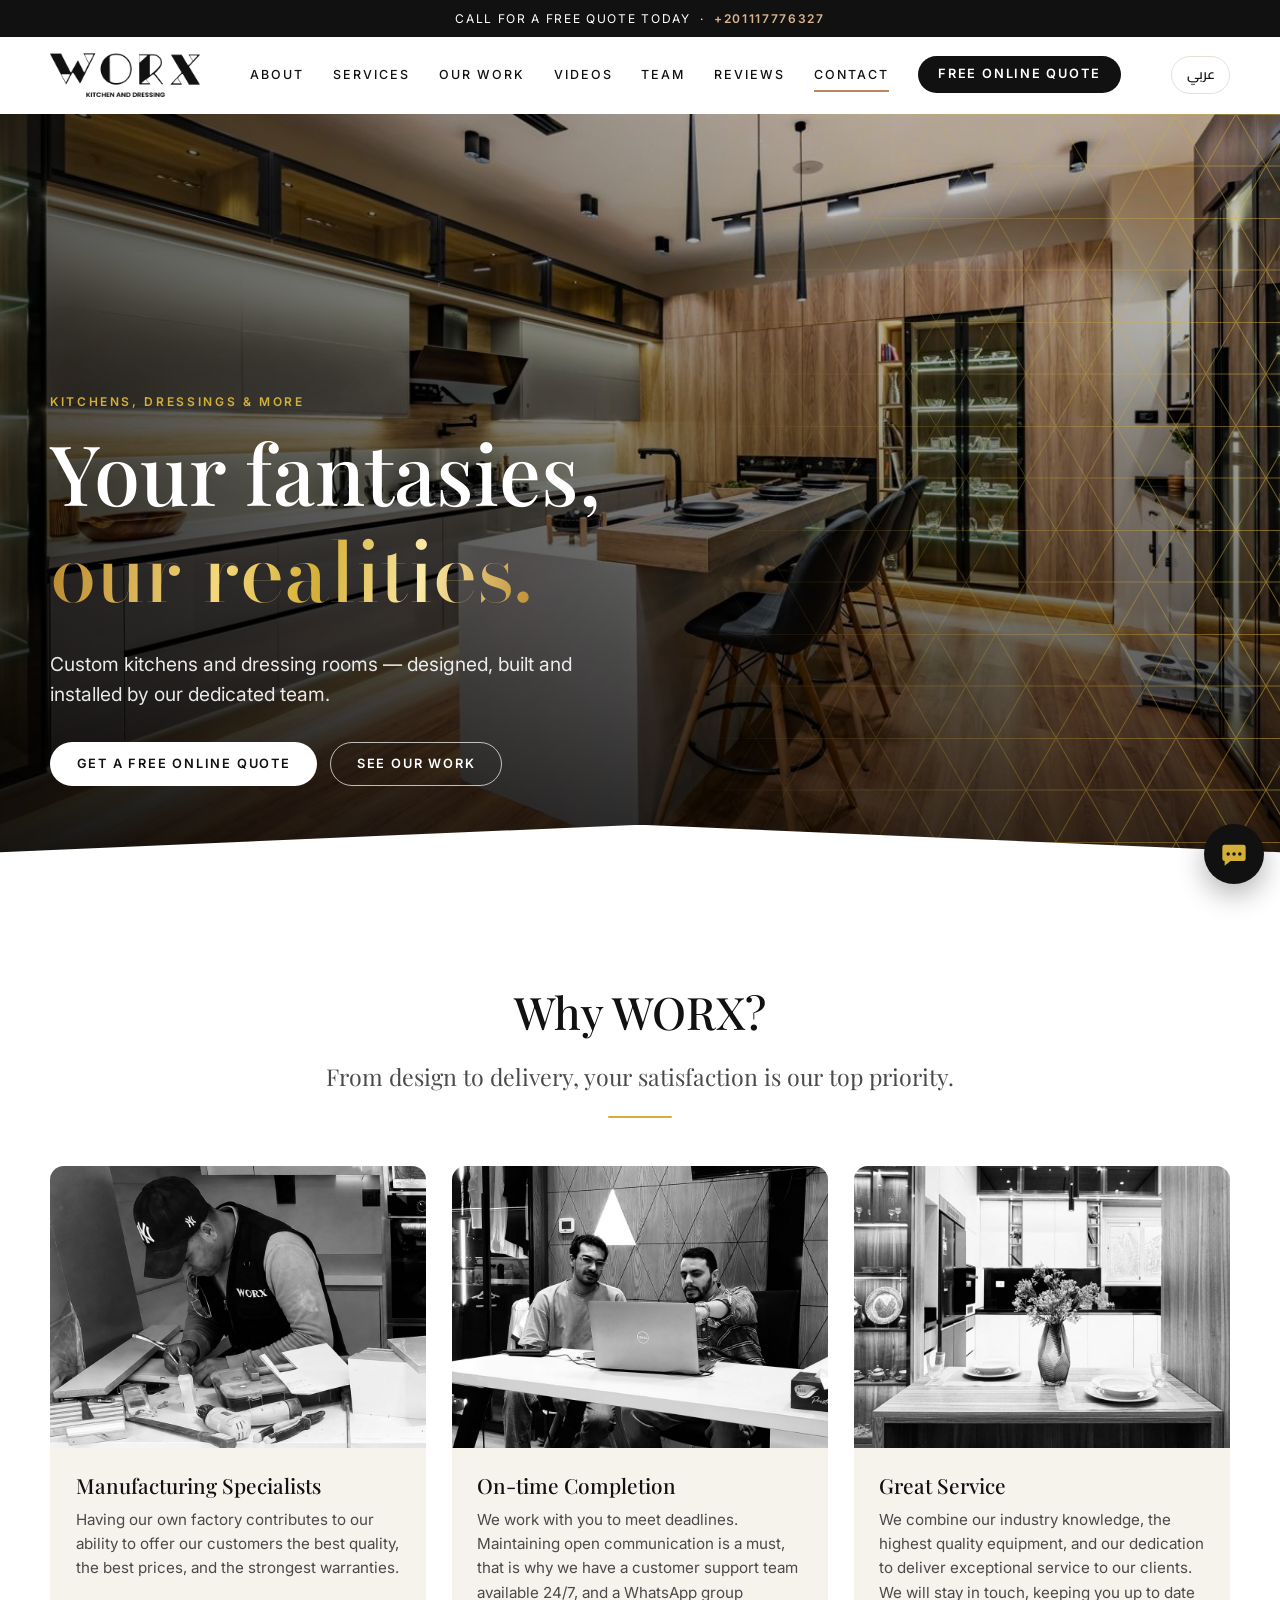
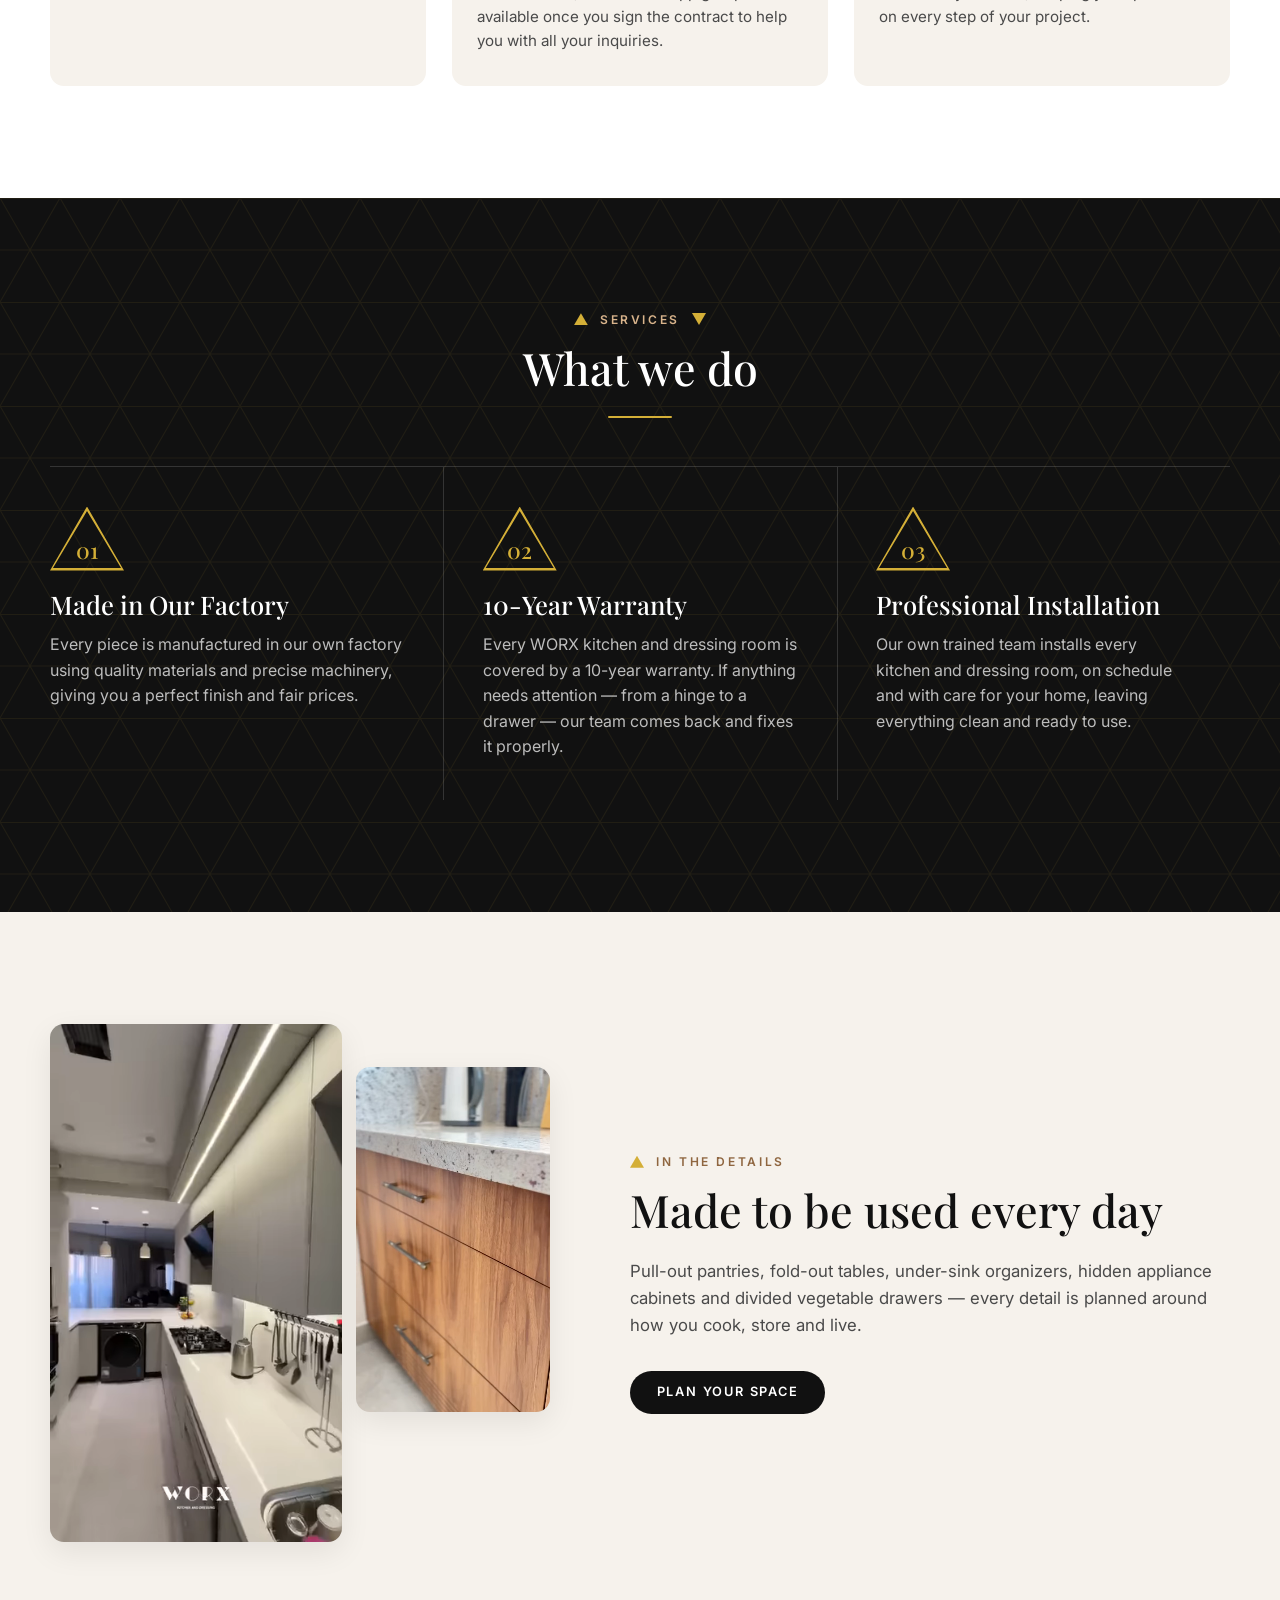
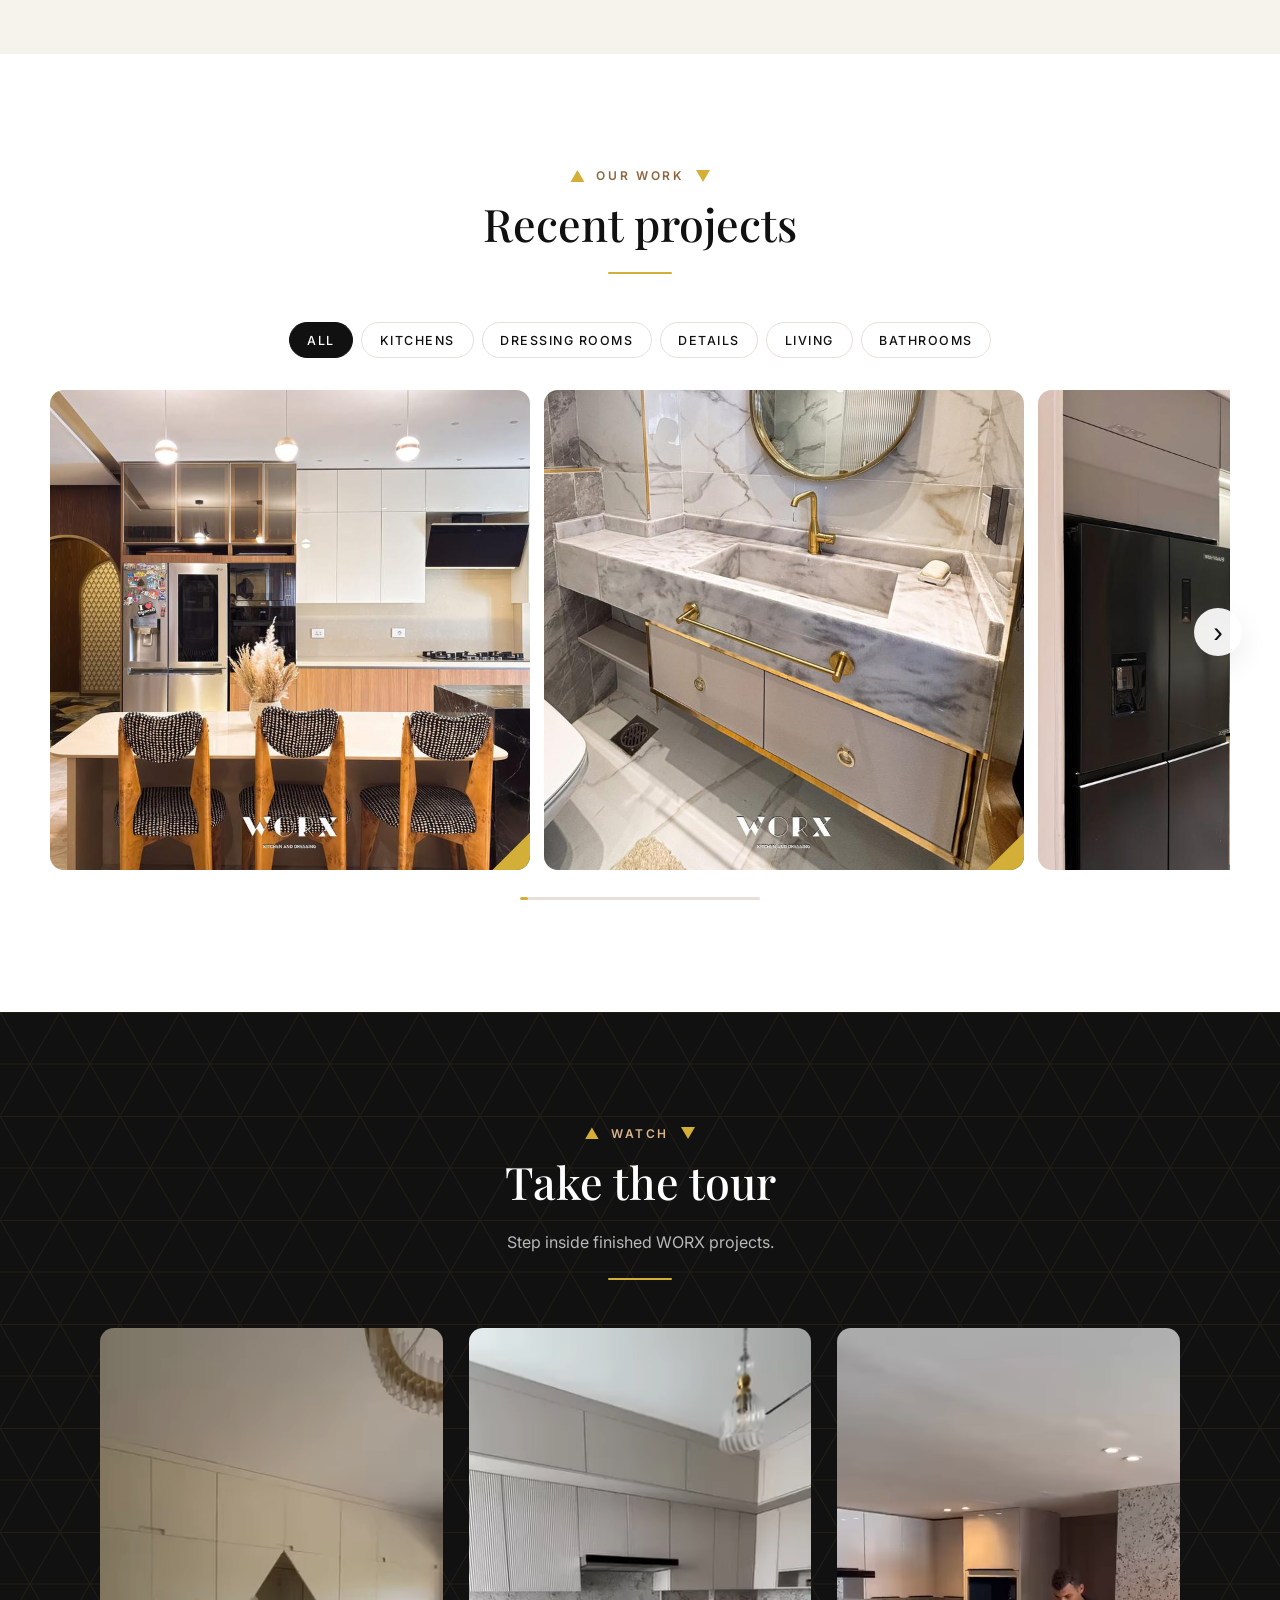
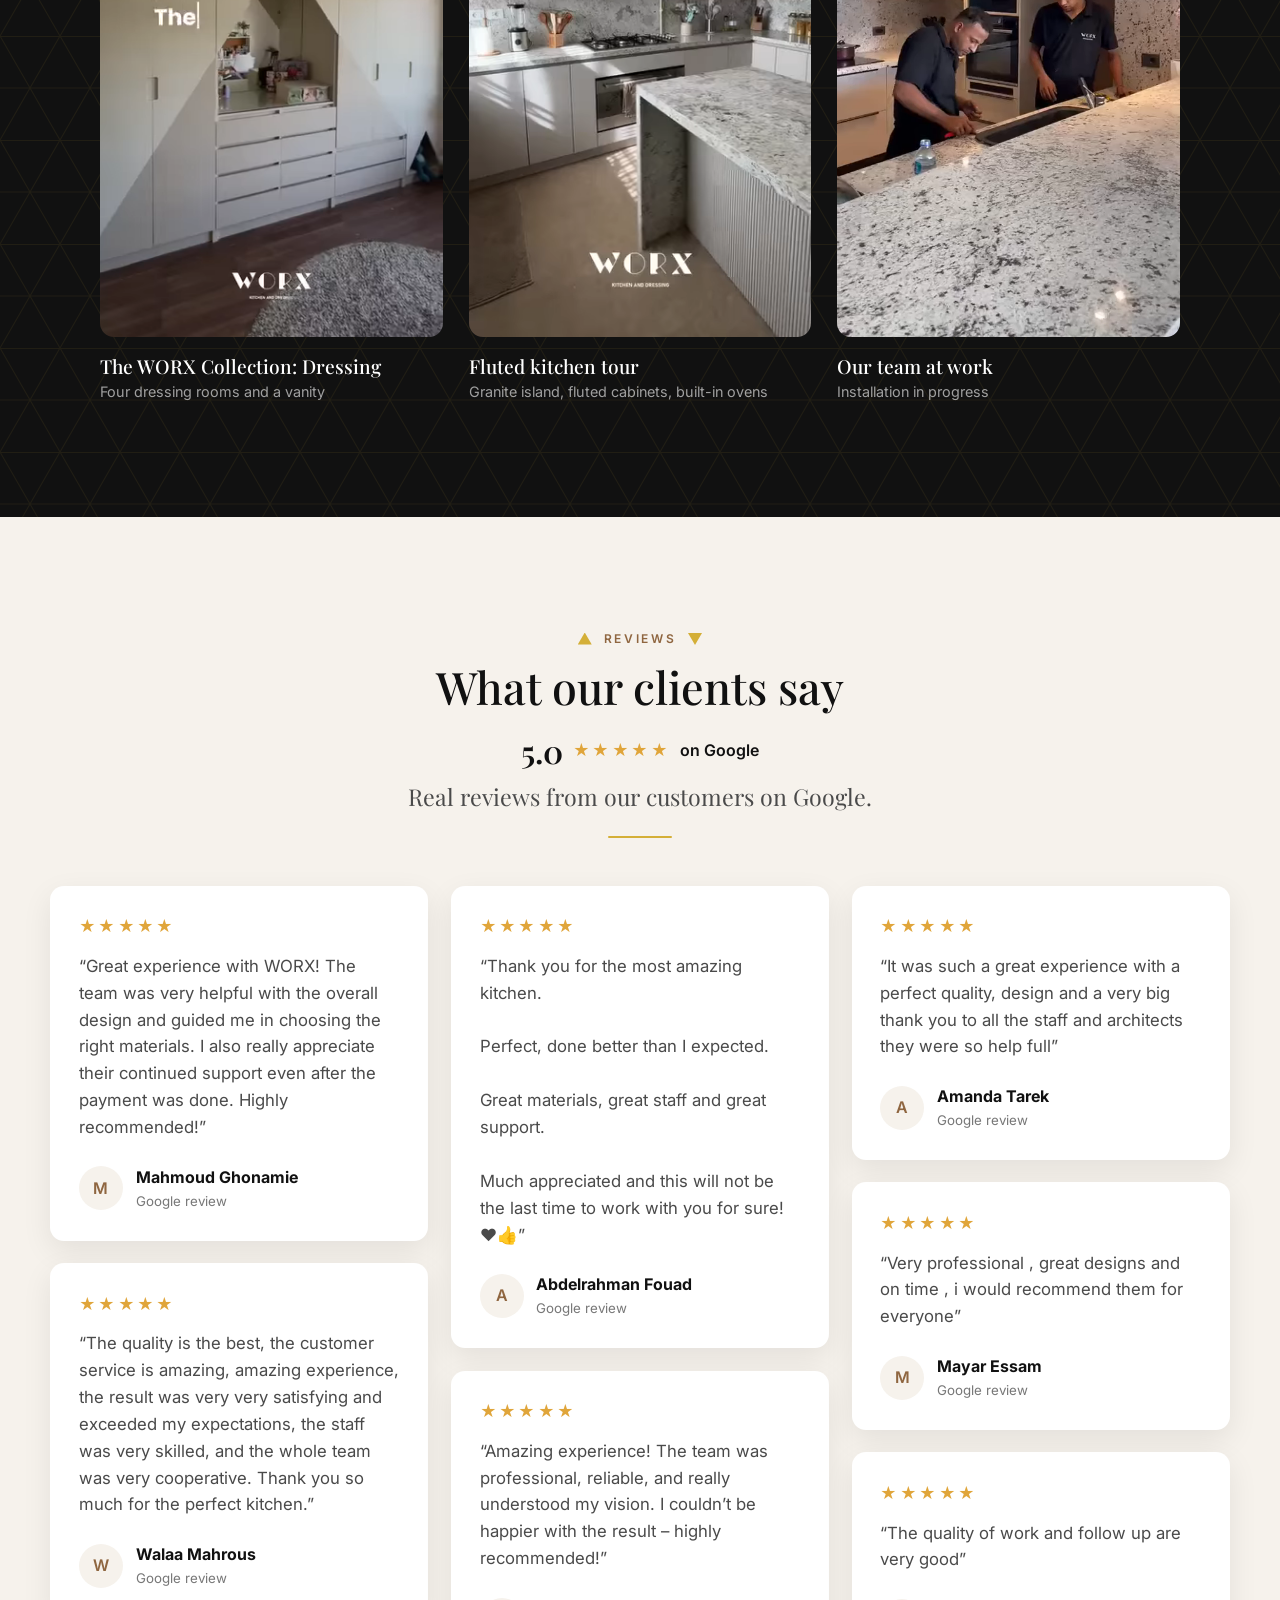
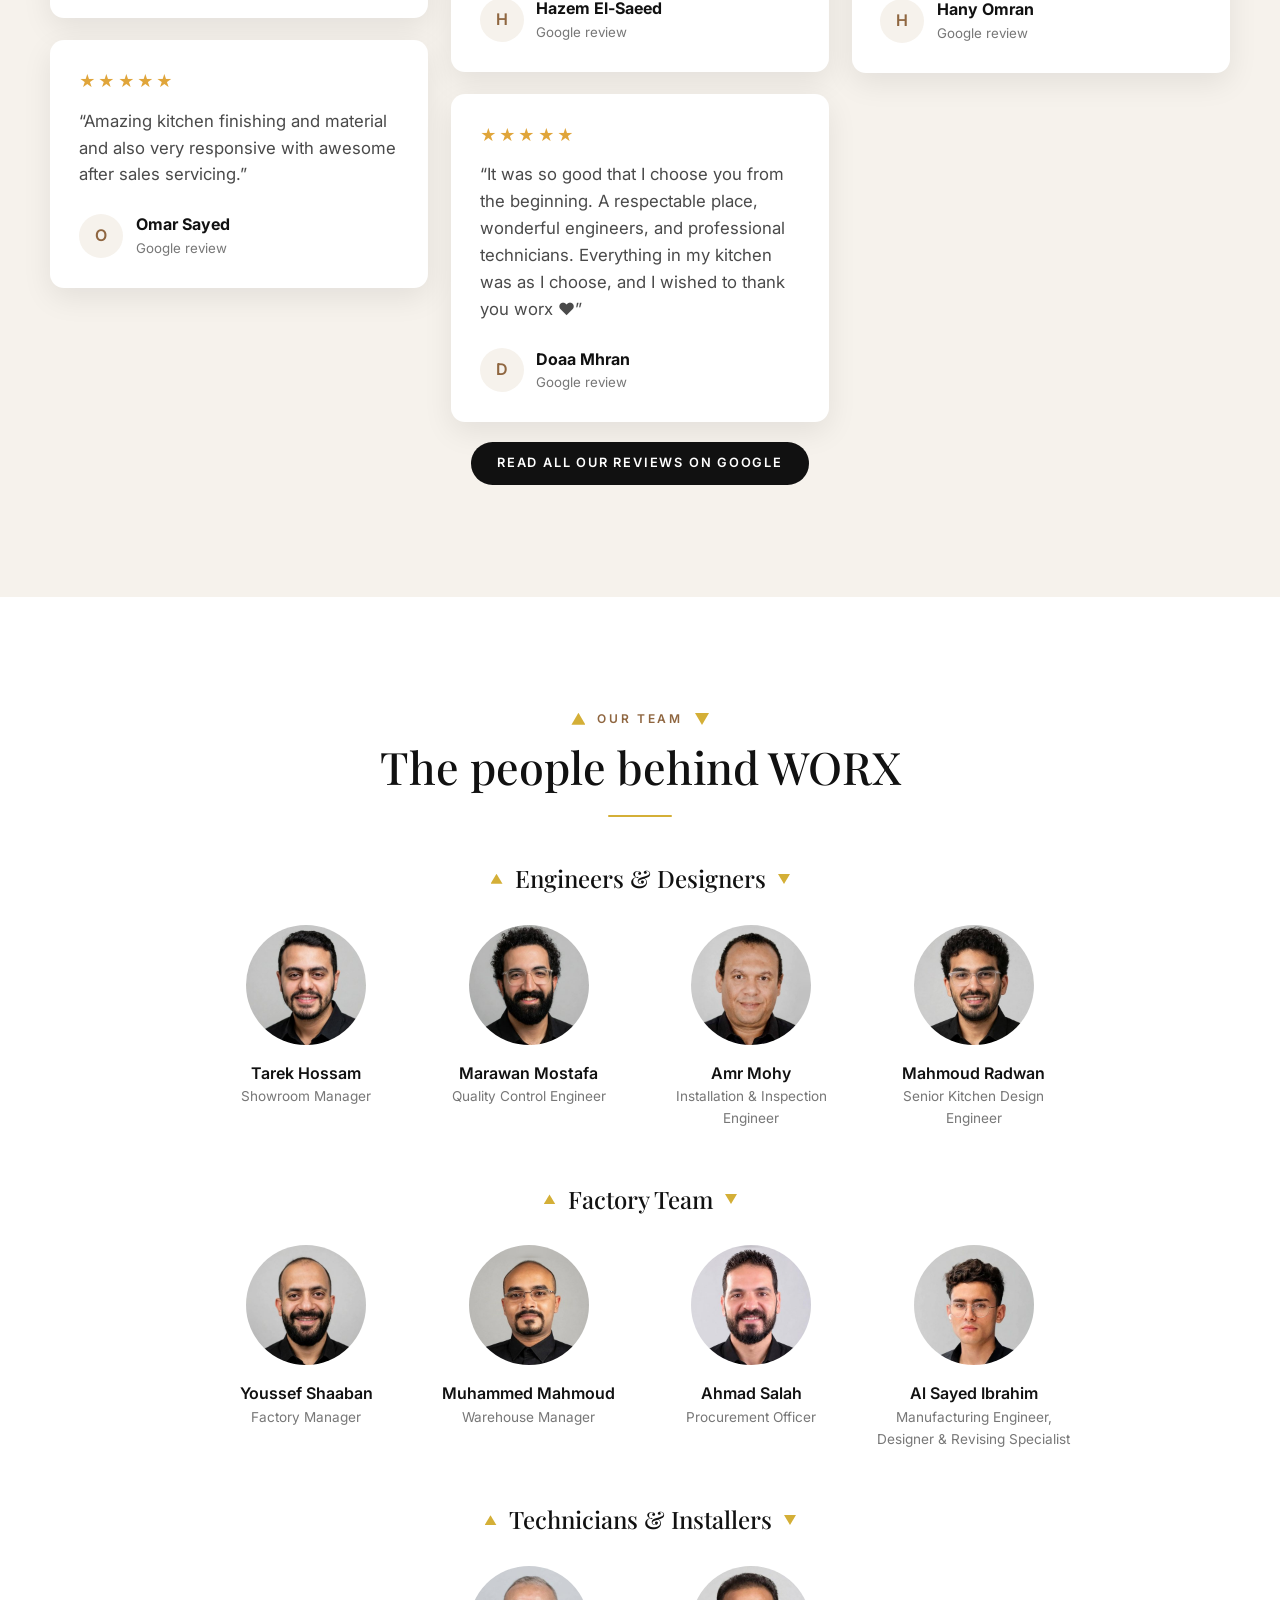
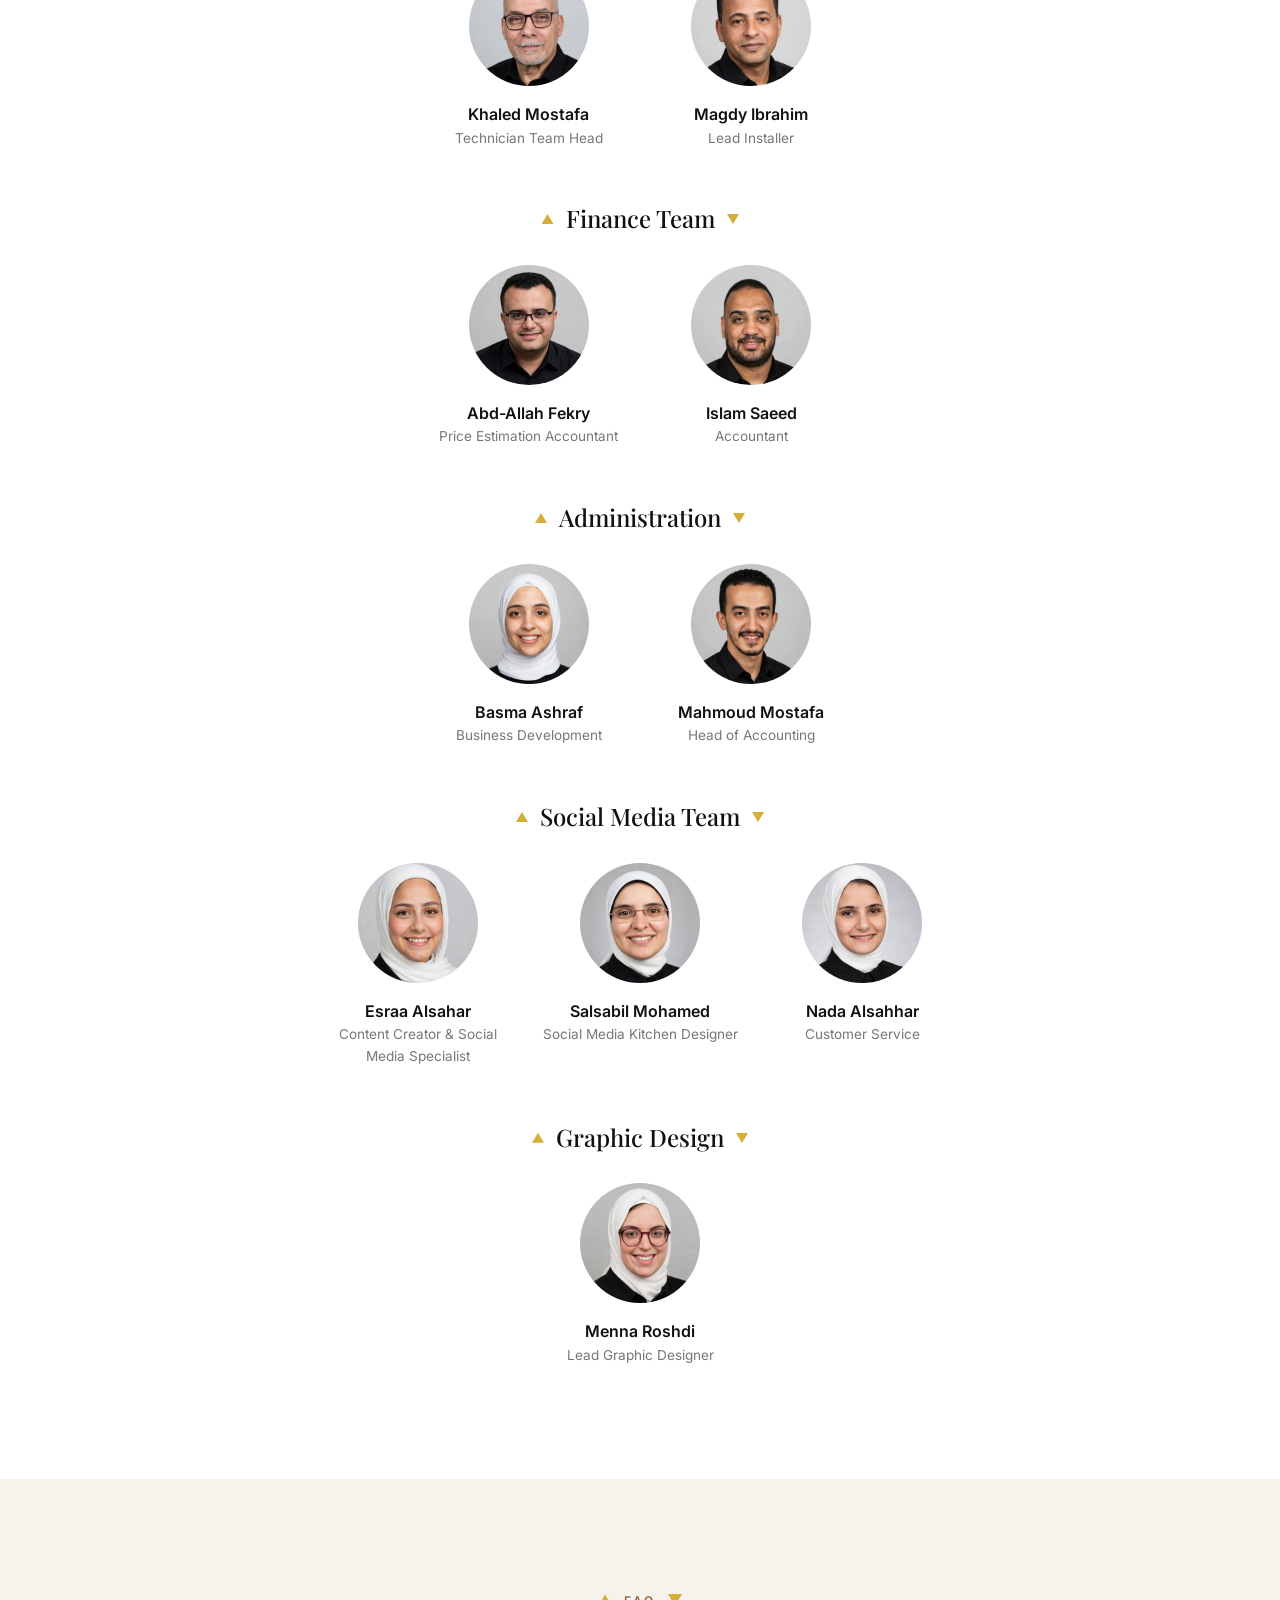
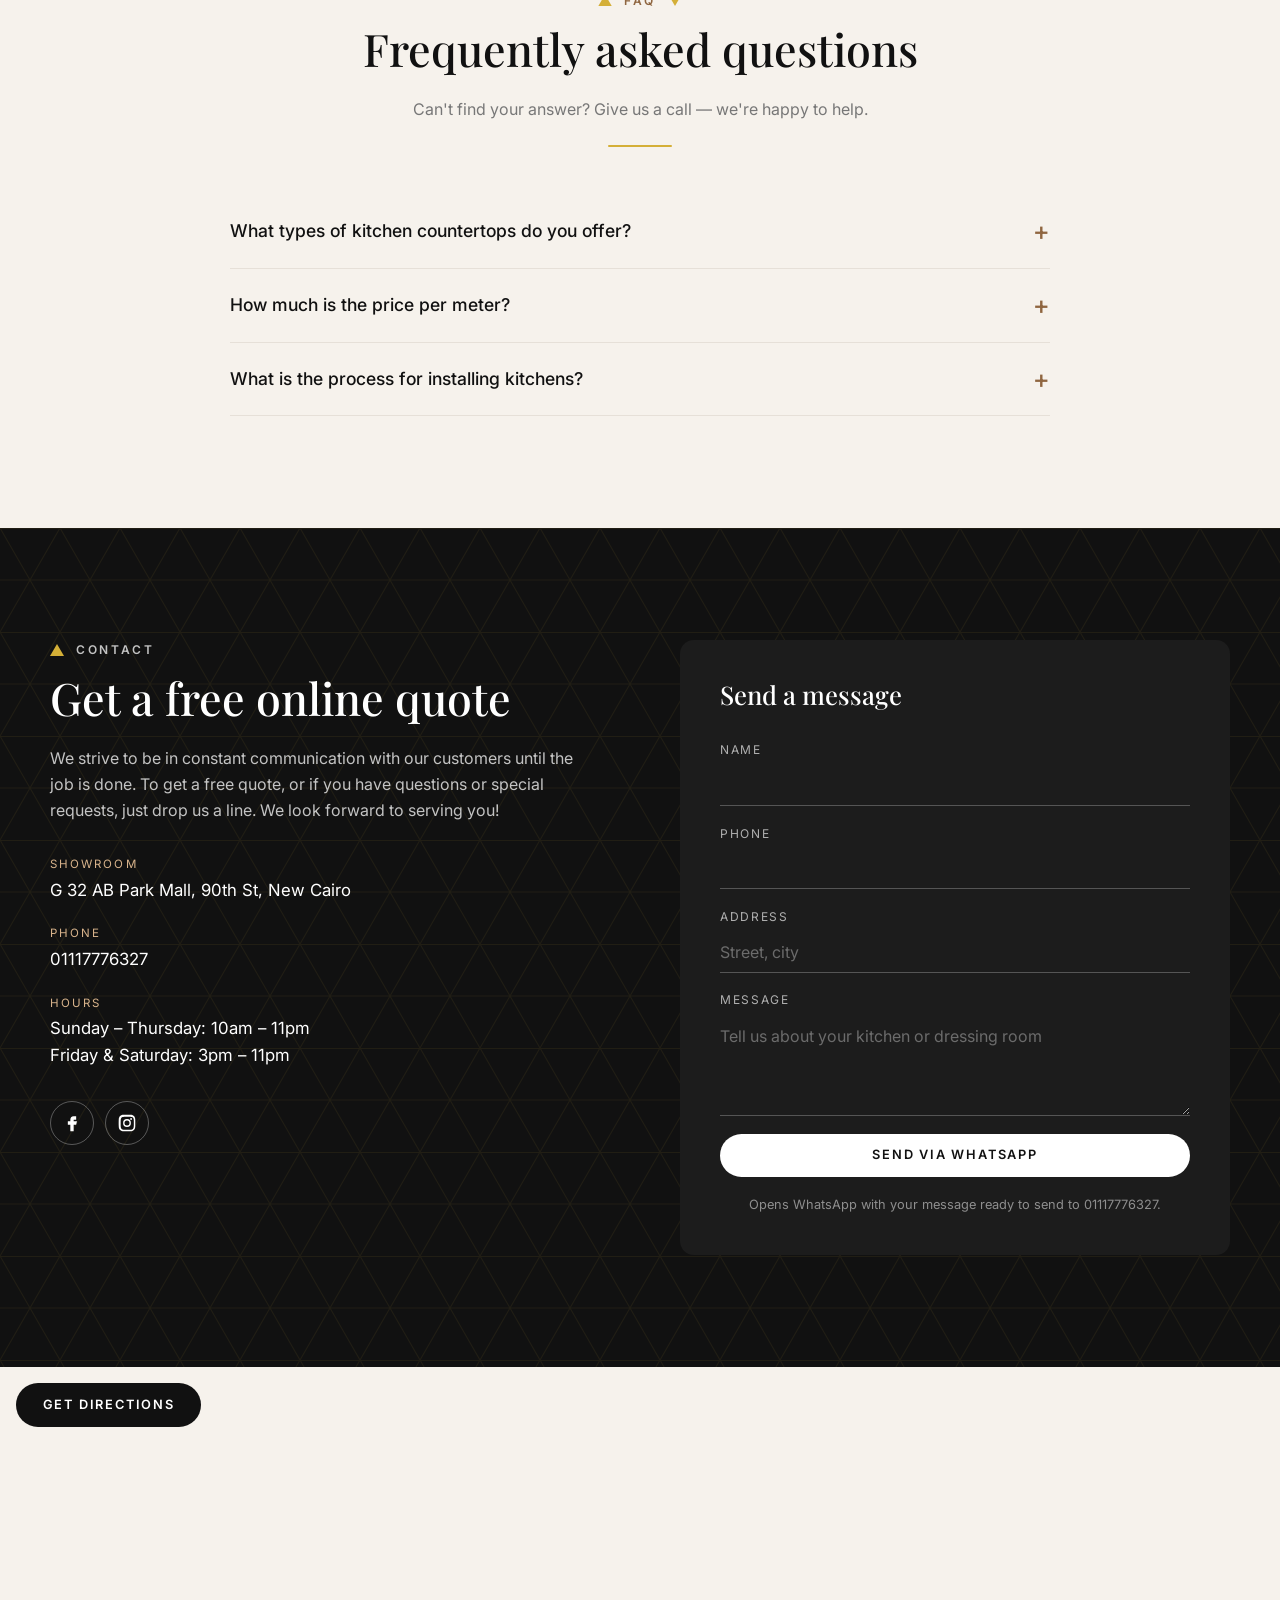
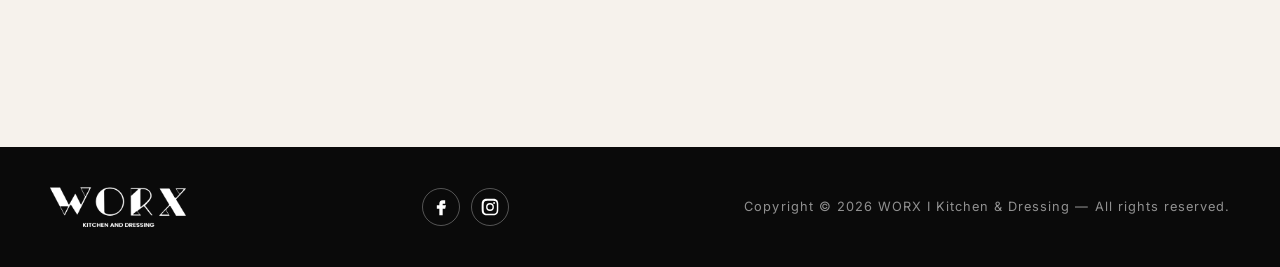
==== commit dae927ef: "New opening hours: Sun-Thu 10am-11pm, Fri & Sat 3pm-11pm Co-Authored-By: Claude Opus 5.5 <noreply@an" ====
--- a/index.html
+++ b/index.html
@@ -607,7 +607,7 @@
           <dl class="details">
             <div><dt>Showroom</dt><dd>G 32 AB Park Mall, 90th St, New Cairo</dd></div>
             <div><dt>Phone</dt><dd><a href="tel:+201117776327" dir="ltr">01117776327</a></dd></div>
-            <div><dt>Hours</dt><dd>All week: 12pm – 11:45pm</dd></div>
+            <div><dt>Hours</dt><dd>Sunday – Thursday: 10am – 11pm<br>Friday &amp; Saturday: 3pm – 11pm</dd></div>
           </dl>
           <div class="social">
             <a href="https://www.facebook.com/WORX3" target="_blank" rel="noopener" aria-label="WORX on Facebook"><svg viewBox="0 0 24 24" aria-hidden="true"><path d="M14 8h3V4h-3c-2.8 0-4 1.8-4 4.3V10H7v4h3v8h4v-8h3l1-4h-4V8.5c0-.3.2-.5.5-.5z"/></svg></a>
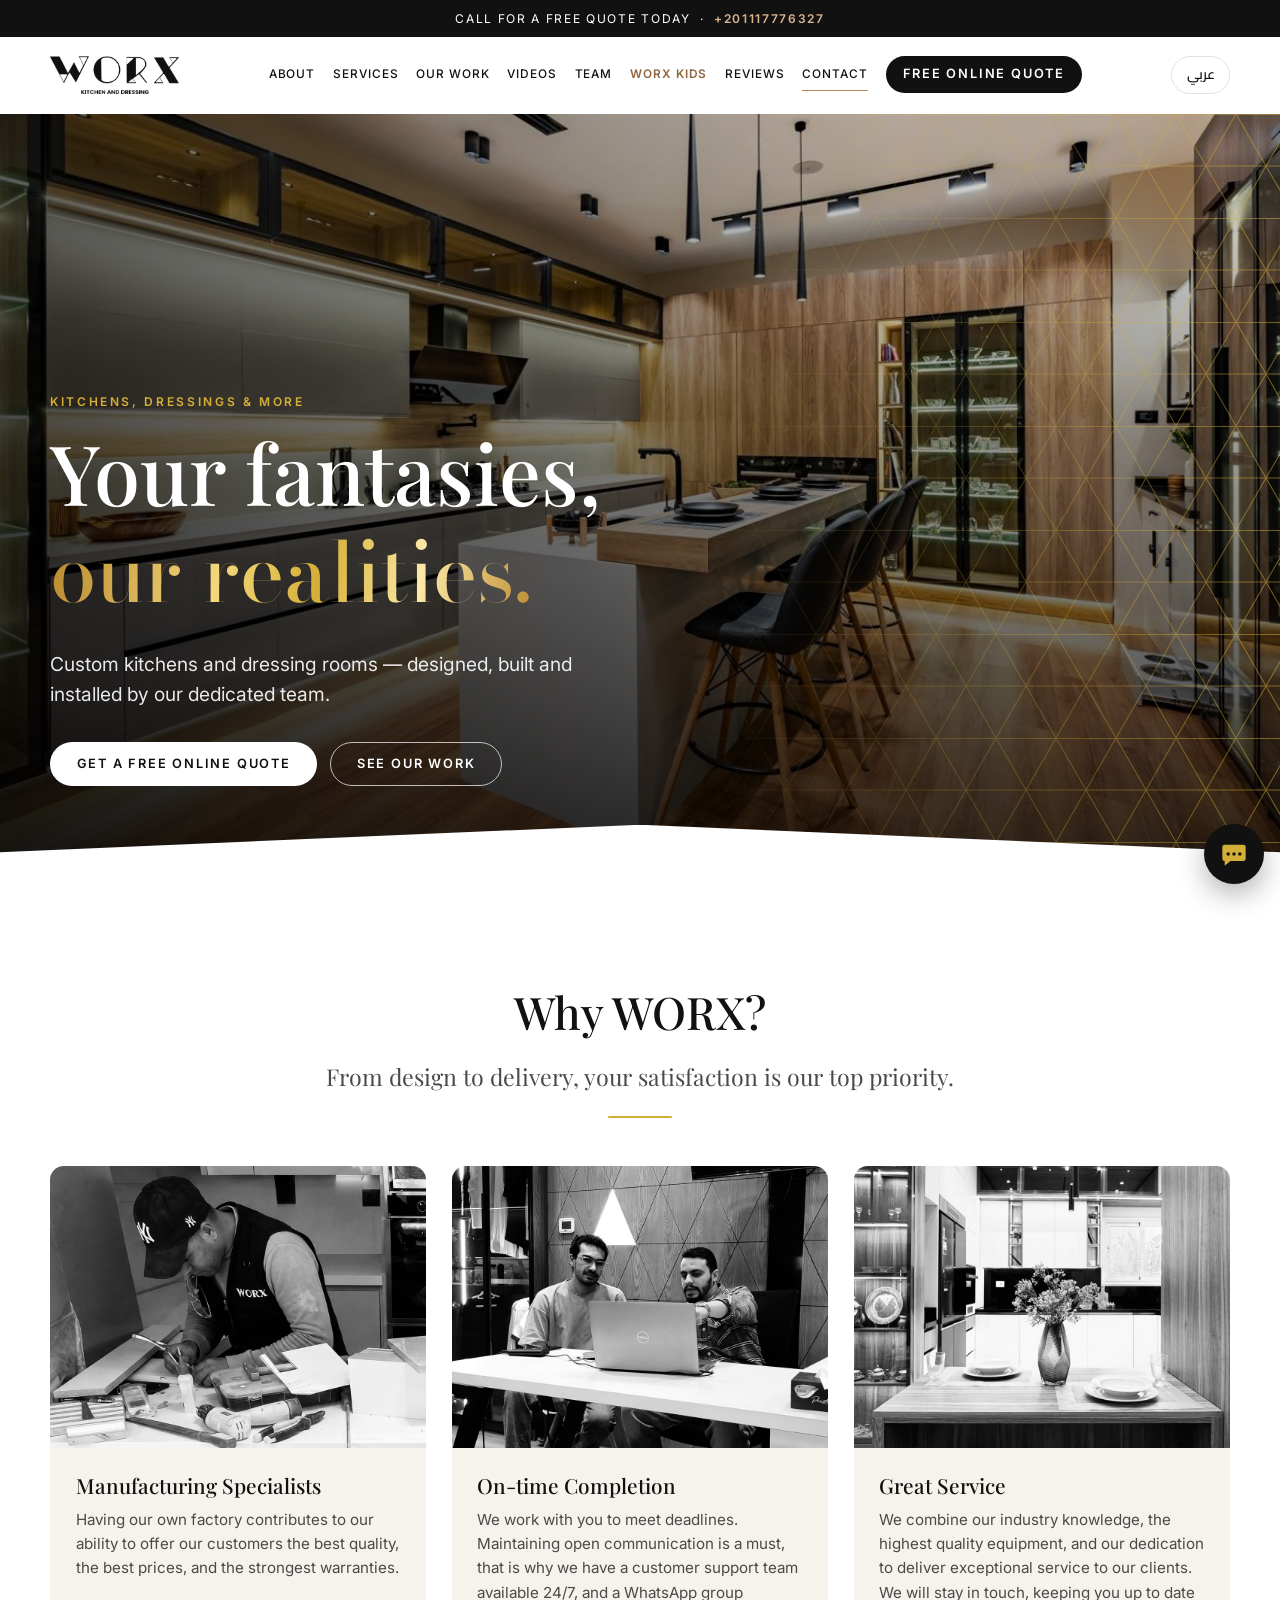
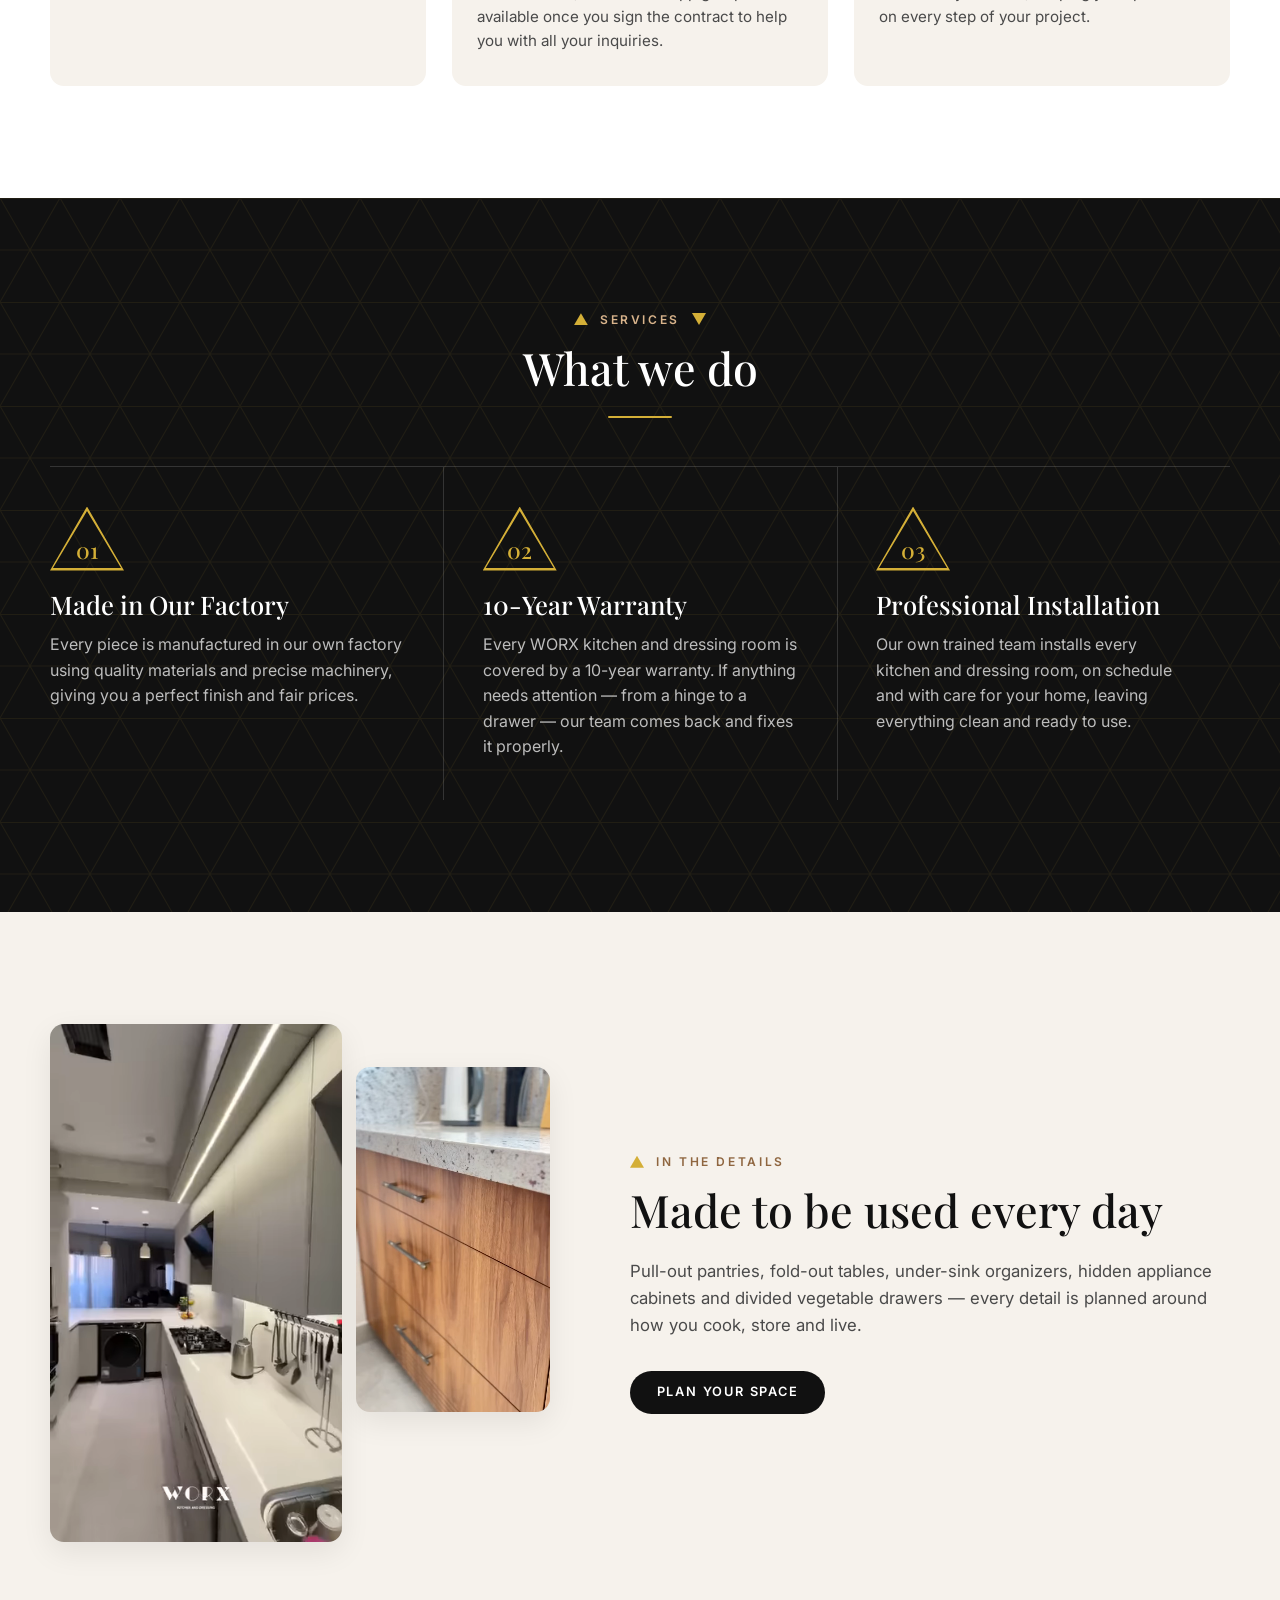
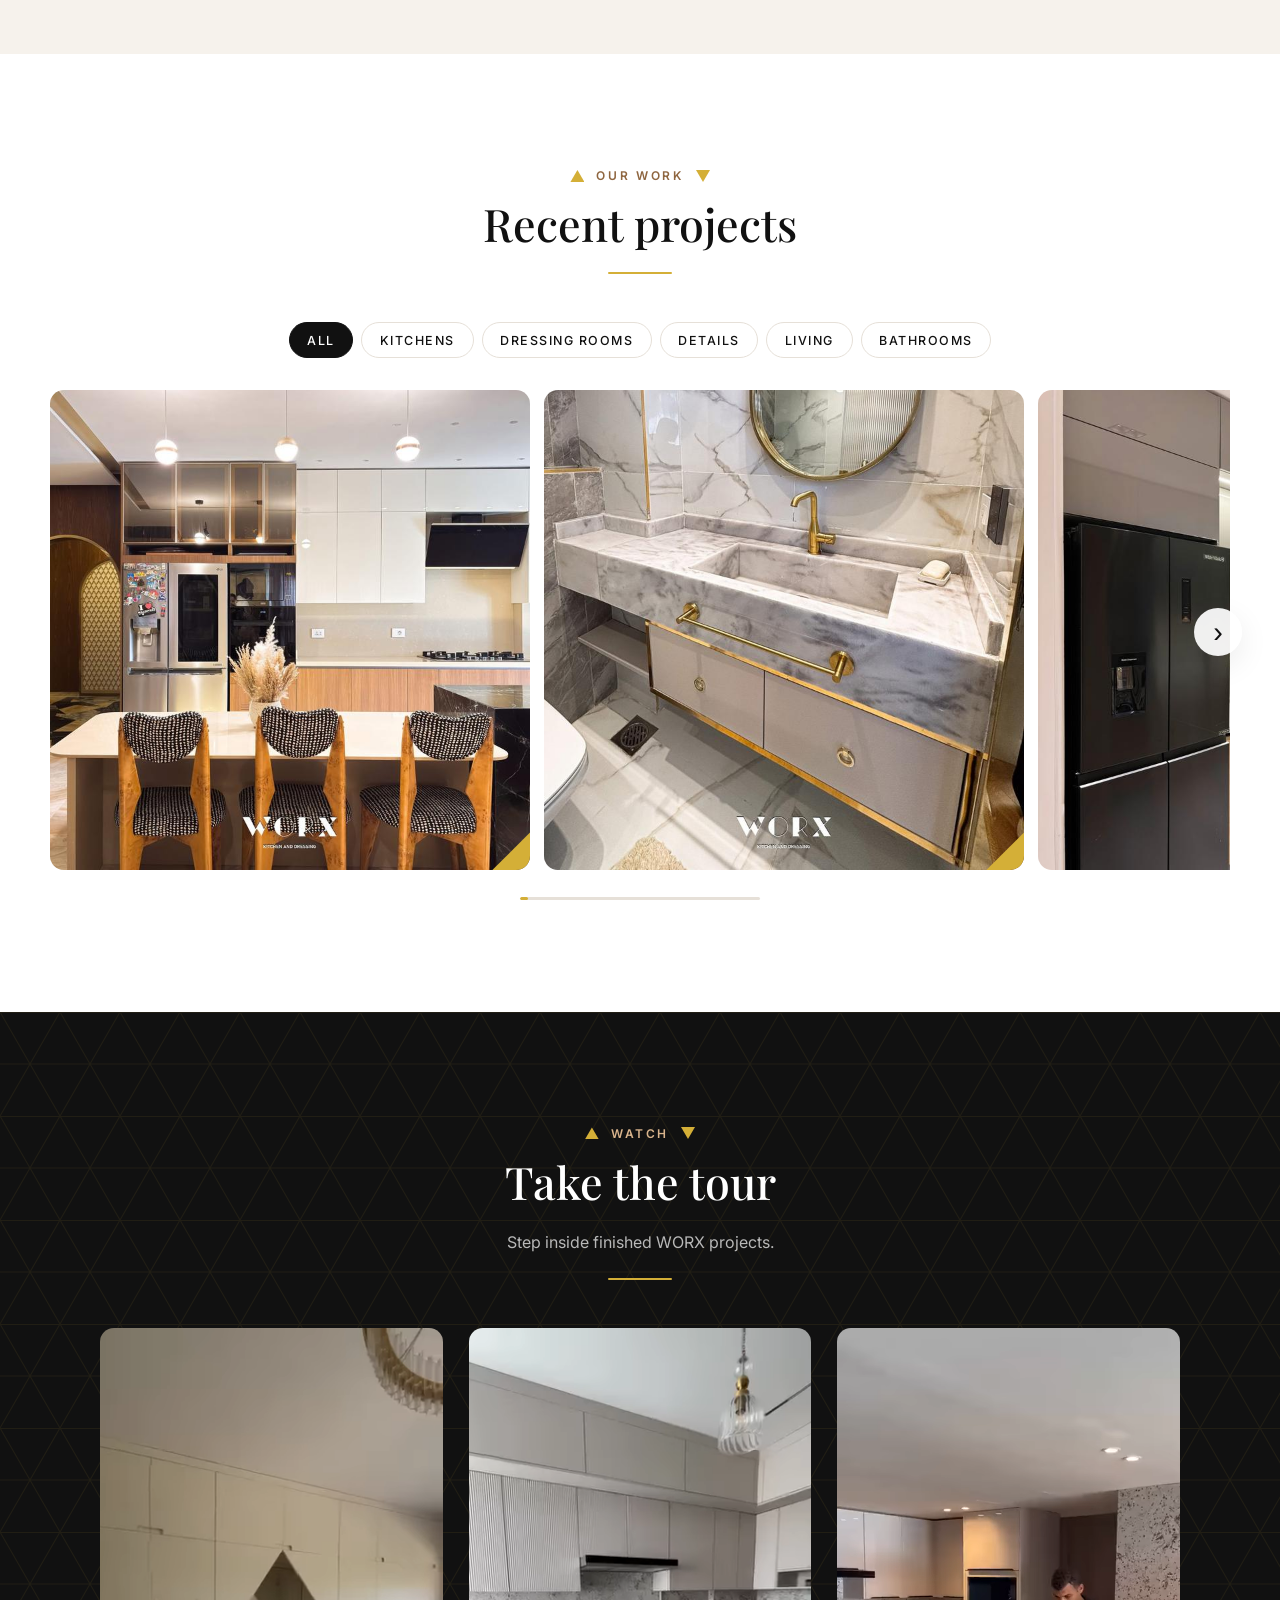
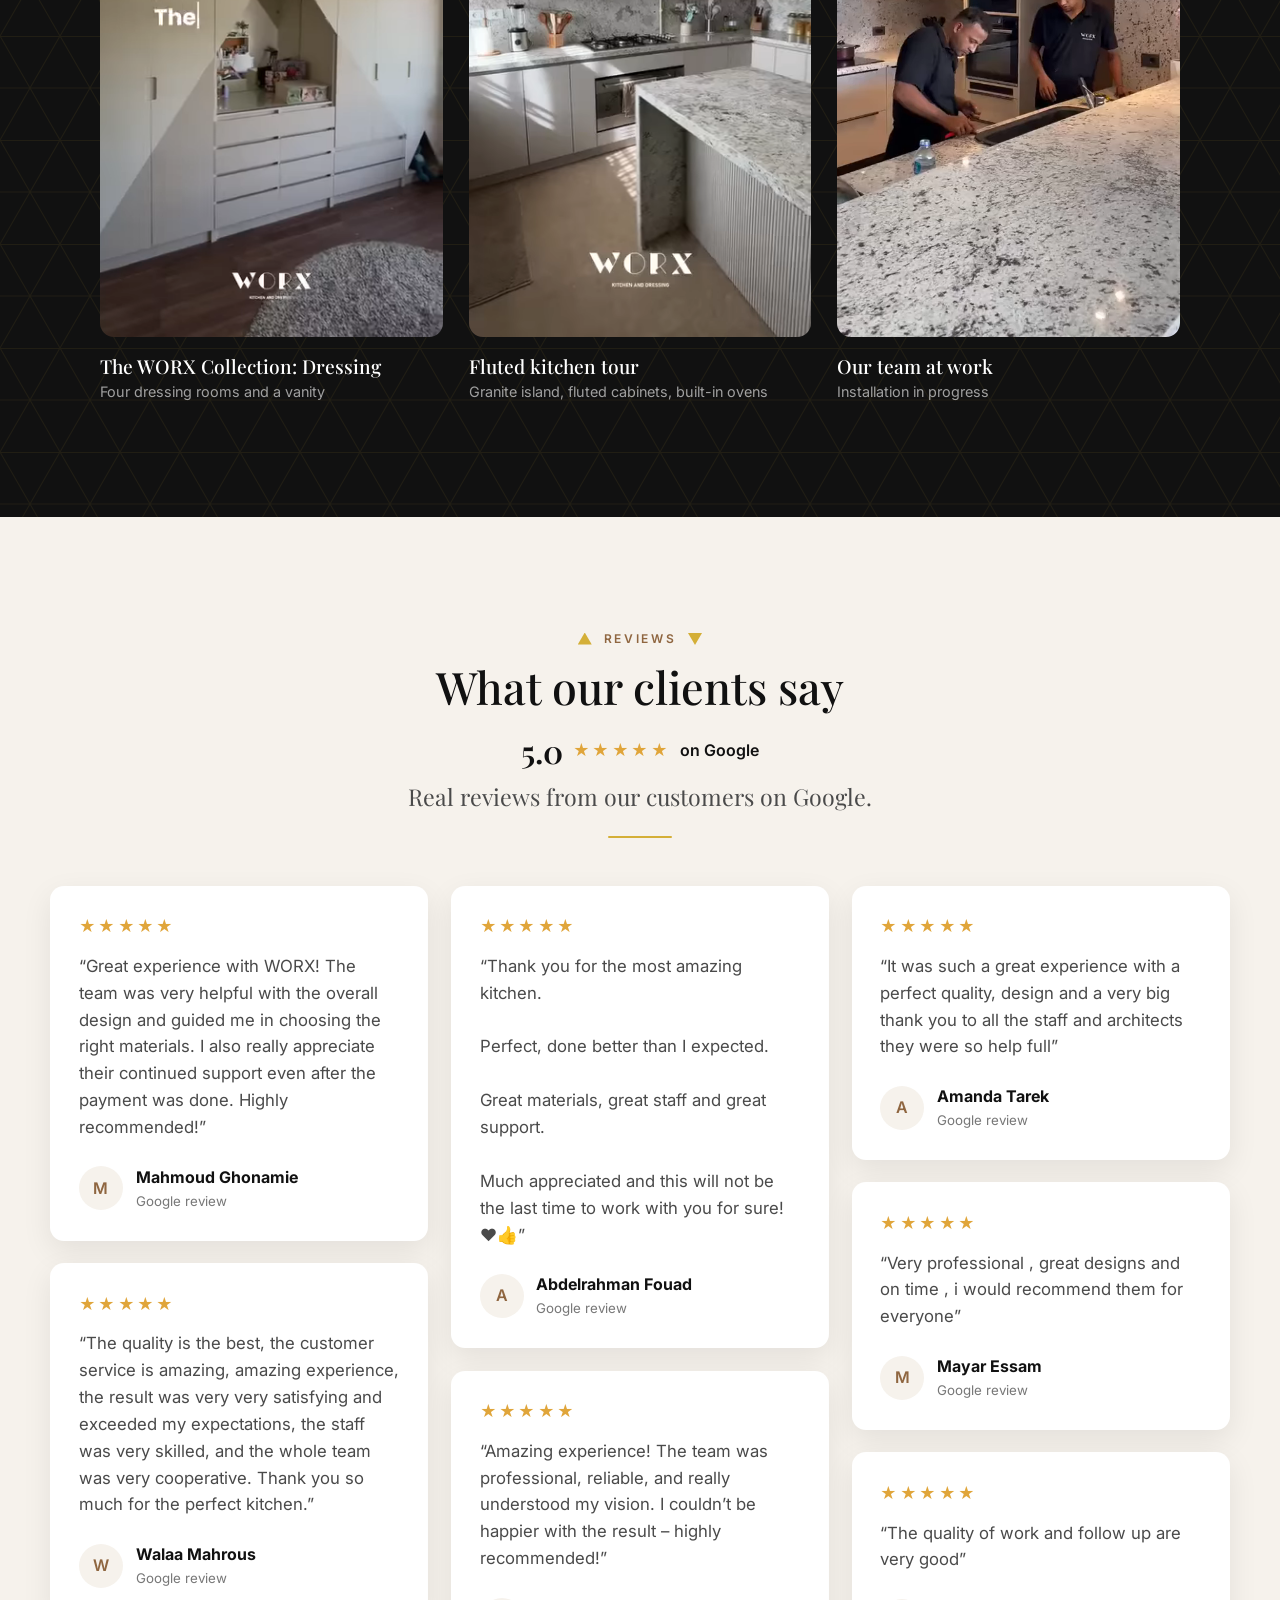
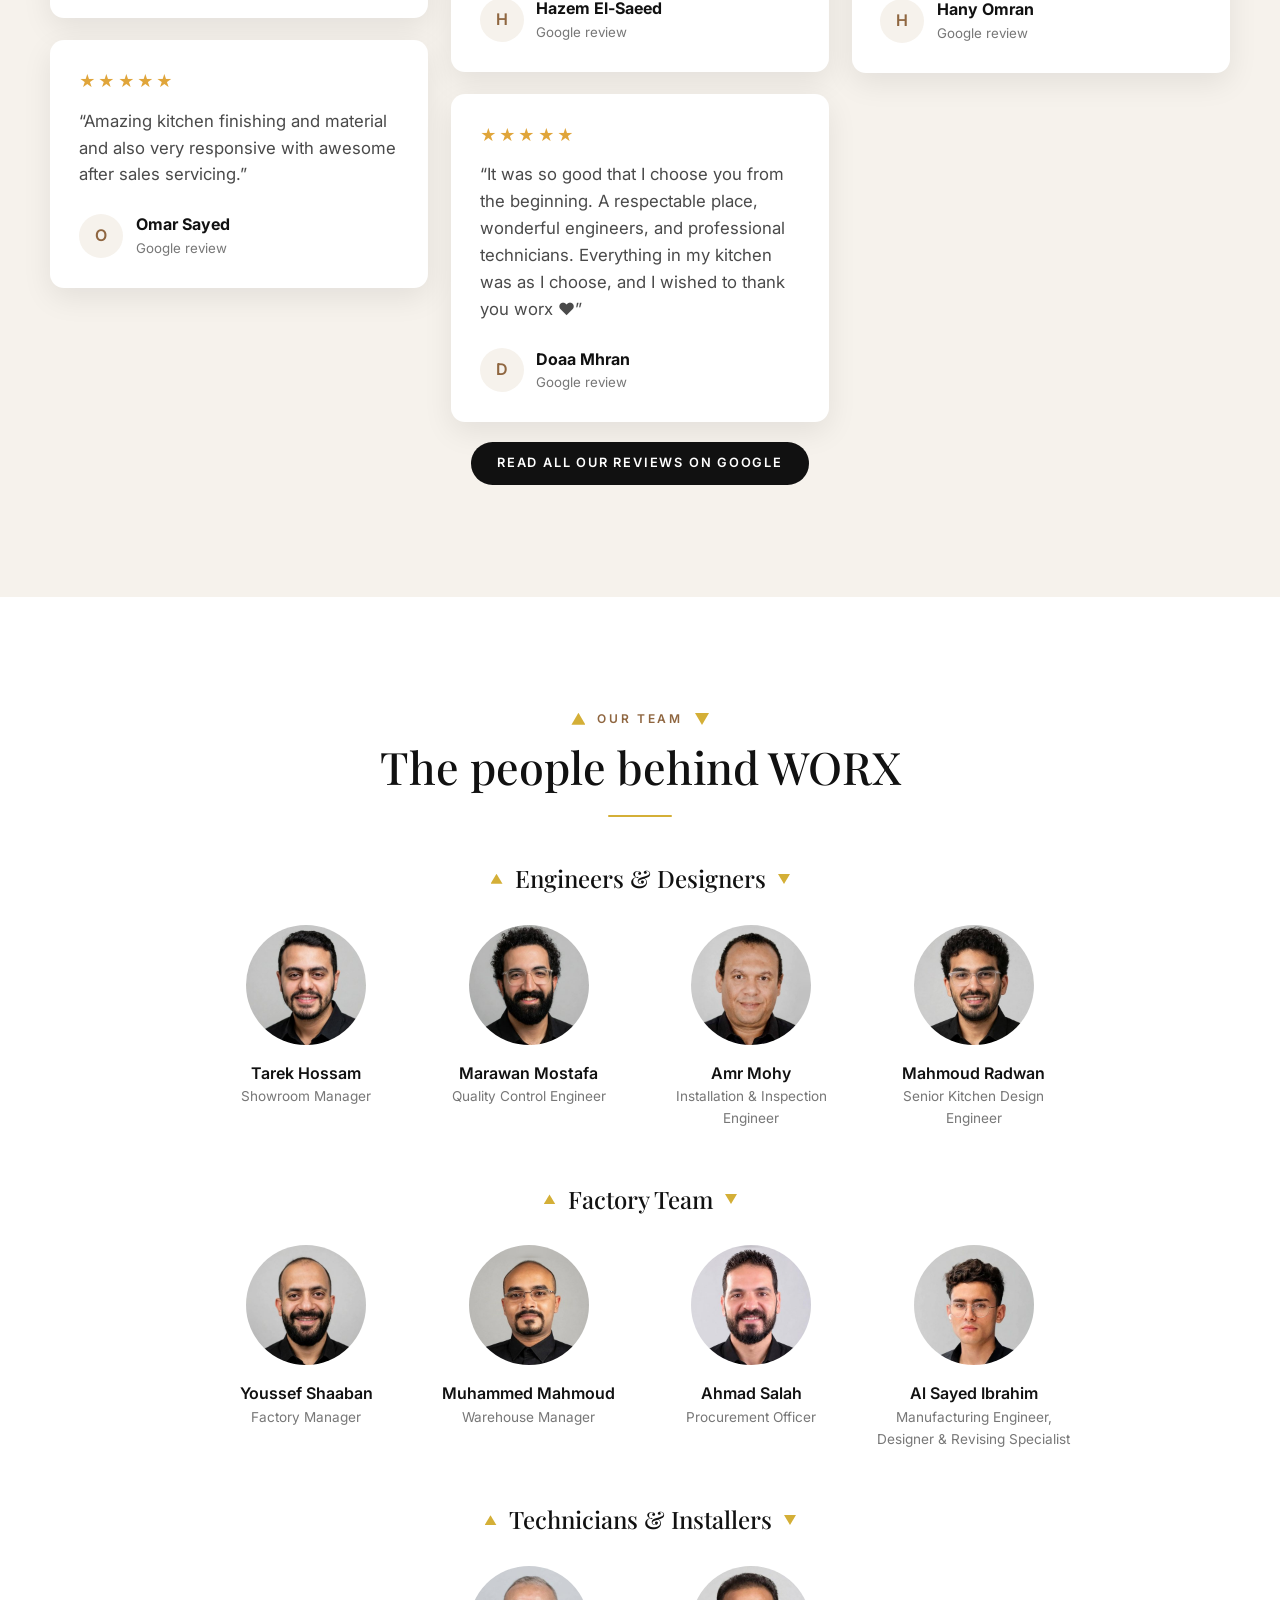
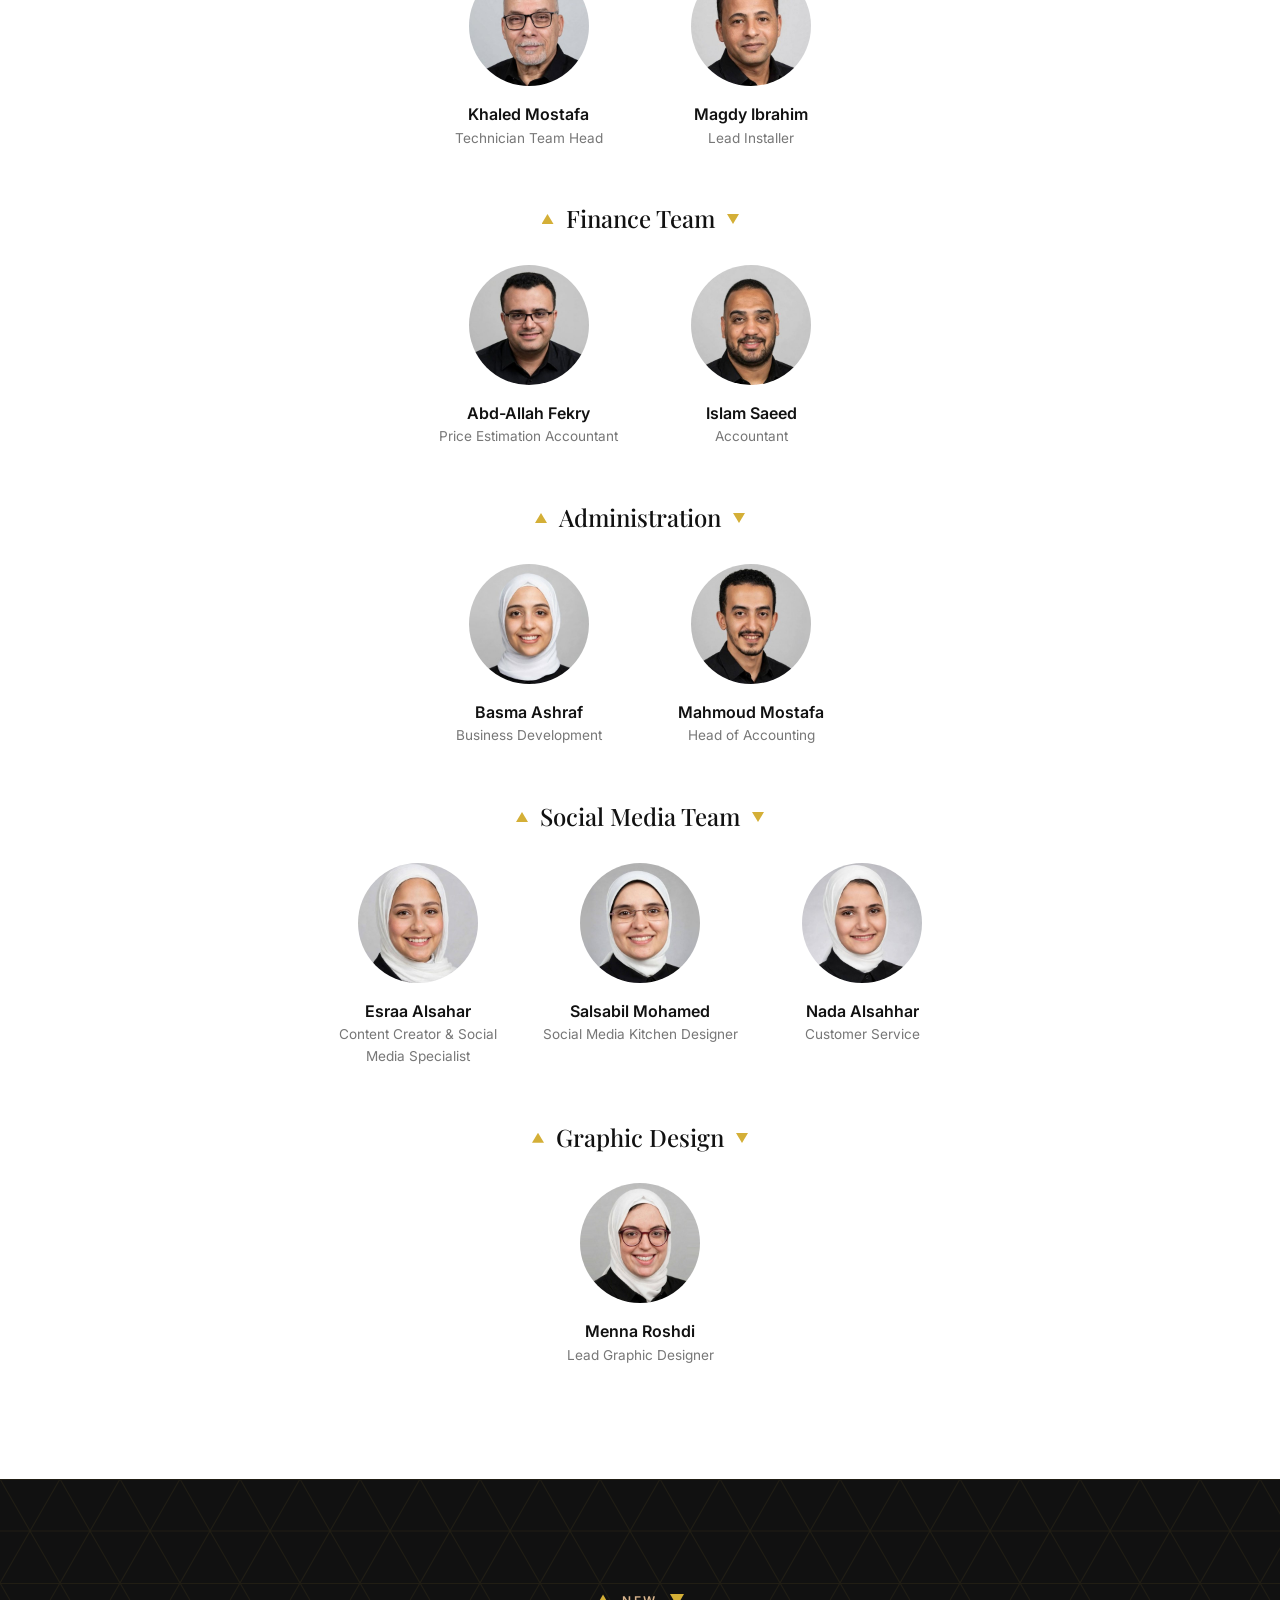
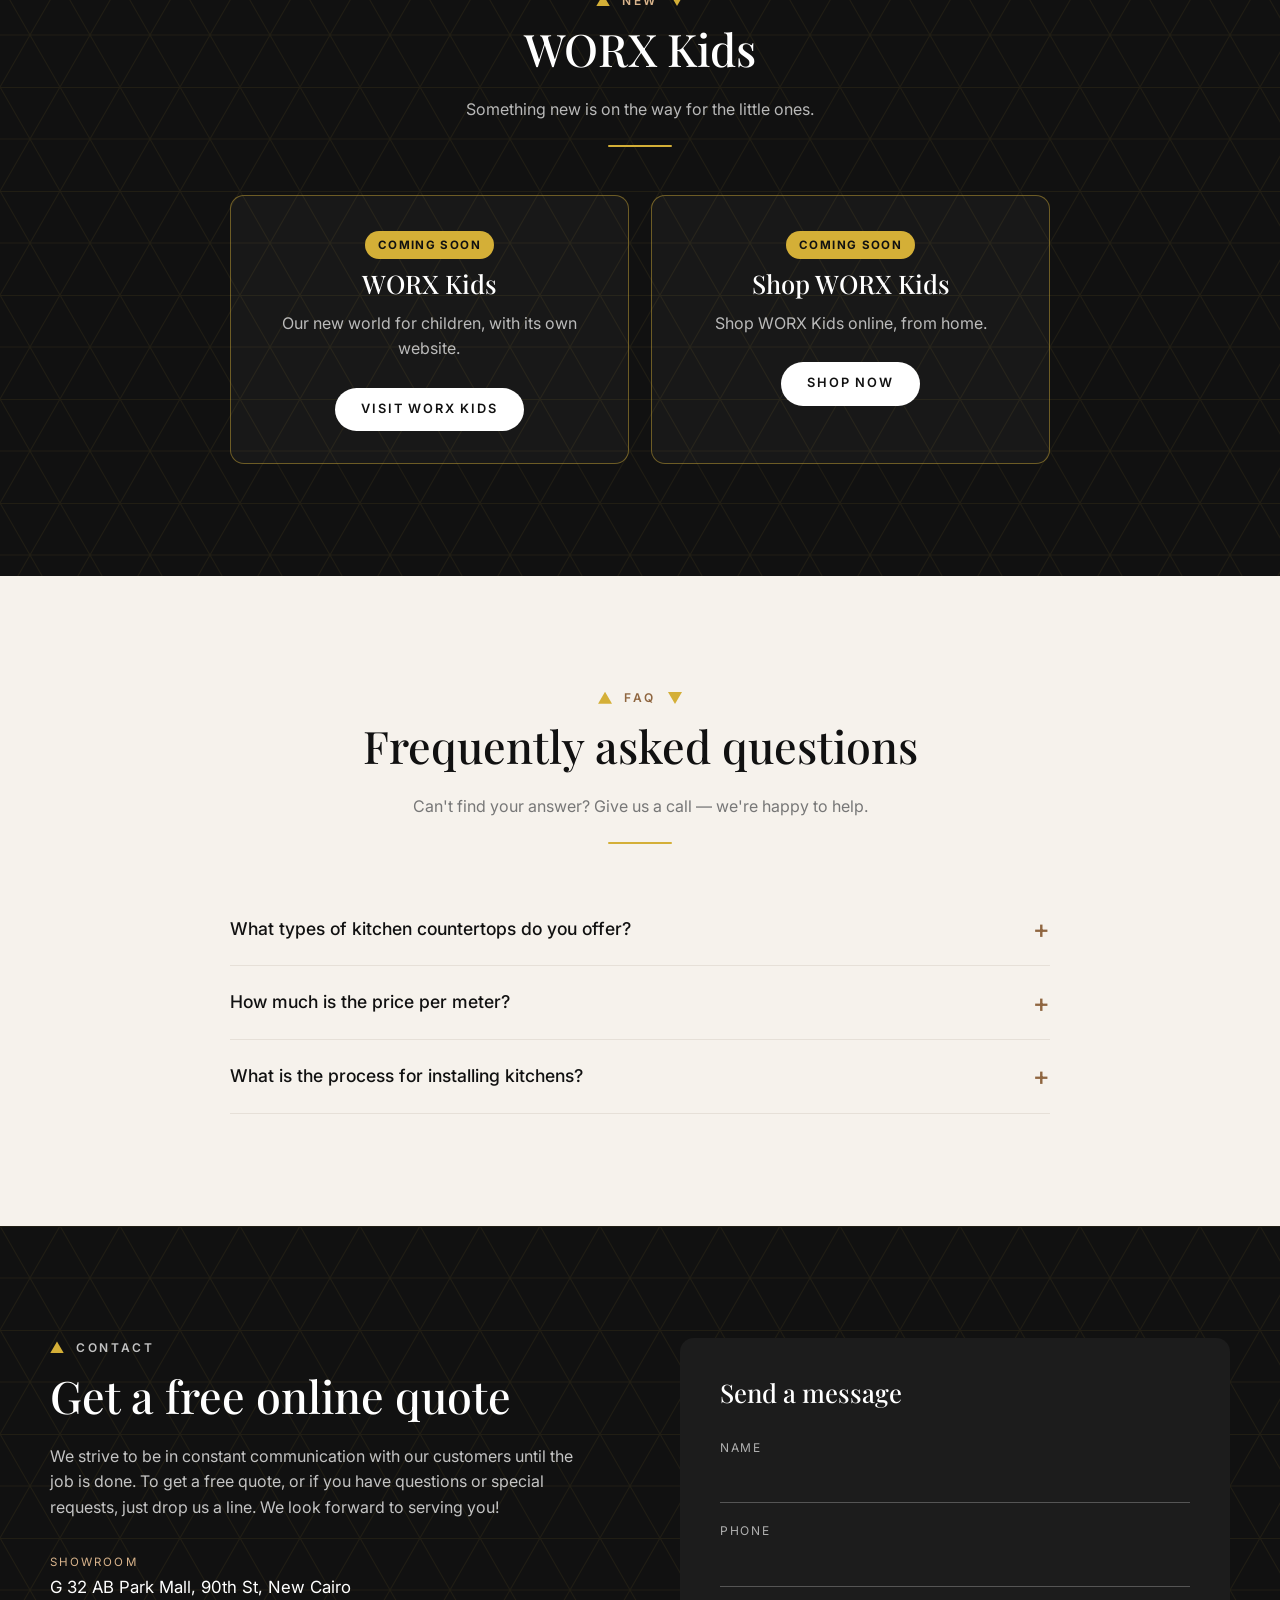
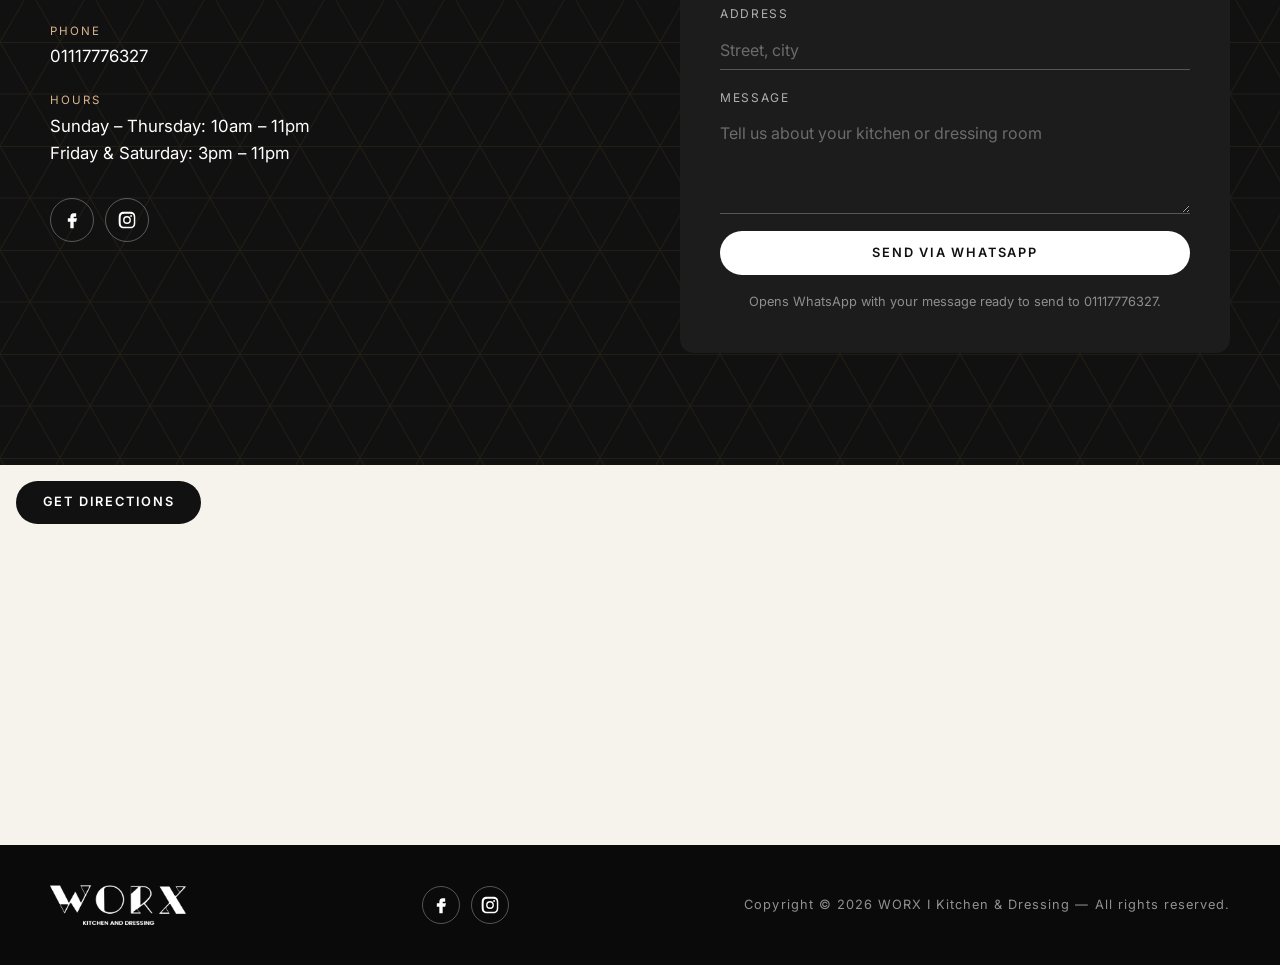
==== commit 0b1228ee: "Add WORX Kids and Shop WORX Kids (coming soon) with switchable links Co-Authored-By: Claude Opus 5.5" ====
--- a/index.html
+++ b/index.html
@@ -37,6 +37,7 @@
         <a href="#work">Our Work</a>
         <a href="#videos">Videos</a>
         <a href="#team">Team</a>
+        <a href="#kids" class="nav__kids">WORX Kids</a>
         <a href="#reviews">Reviews</a>
         <a href="#contact">Contact</a>
         <a href="#contact" class="btn btn--dark nav__cta">Free Online Quote</a>
@@ -572,6 +573,31 @@
       </div>
     </section>
 
+    <!-- WORX KIDS -->
+    <section class="section section--dark kids" id="kids">
+      <div class="container">
+        <div class="section__head">
+          <p class="eyebrow eyebrow--light">New</p>
+          <h2>WORX Kids</h2>
+          <p class="section__lead">Something new is on the way for the little ones.</p>
+        </div>
+        <div class="kids__cards">
+          <article class="kids__card">
+            <span class="kids__badge">Coming soon</span>
+            <h3>WORX Kids</h3>
+            <p>Our new world for children, with its own website.</p>
+            <a href="#kids" class="btn btn--light" data-soon="kids">Visit WORX Kids</a>
+          </article>
+          <article class="kids__card">
+            <span class="kids__badge">Coming soon</span>
+            <h3>Shop WORX Kids</h3>
+            <p>Shop WORX Kids online, from home.</p>
+            <a href="#kids" class="btn btn--light" data-soon="shop">Shop now</a>
+          </article>
+        </div>
+      </div>
+    </section>
+
     <!-- FAQ -->
     <section class="section section--cream" id="faq">
       <div class="container container--narrow">
@@ -649,6 +675,15 @@
     <svg viewBox="0 0 24 24" aria-hidden="true"><path d="M6.6 10.8a15.1 15.1 0 0 0 6.6 6.6l2.2-2.2c.3-.3.7-.4 1-.2 1.1.4 2.3.6 3.6.6.6 0 1 .4 1 1V20c0 .6-.4 1-1 1A17 17 0 0 1 3 4c0-.6.4-1 1-1h3.5c.6 0 1 .4 1 1 0 1.3.2 2.5.6 3.6.1.3 0 .7-.2 1z"/></svg>
   </a>
 
+  <div class="soon" id="soon" role="dialog" aria-modal="true" aria-labelledby="soonTitle" hidden>
+    <div class="soon__box">
+      <button class="soon__close" type="button" aria-label="Close">×</button>
+      <p class="eyebrow">WORX Kids</p>
+      <h3 id="soonTitle">Coming soon</h3>
+      <p>We’re putting the finishing touches on it. Stay tuned!</p>
+    </div>
+  </div>
+
   <div class="lightbox" id="lightbox" hidden>
     <button class="lightbox__close" aria-label="Close">×</button>
     <button class="lightbox__nav lightbox__prev" aria-label="Previous photo">‹</button>
--- a/styles.css
+++ b/styles.css
@@ -63,7 +63,10 @@
 .nav a:not(.btn)::after { content: ""; position: absolute; left: 0; right: 0; bottom: -2px; height: 1.5px; background: var(--wood); transform: scaleX(0); transition: transform .25s; }
 .nav a:not(.btn):hover::after, .nav a.is-active::after { transform: scaleX(1); }
 .nav__cta { padding: .7rem 1.2rem; white-space: nowrap; }
-@media (min-width: 901px) and (max-width: 1140px) { .nav { gap: 1.1rem; } .nav a:not(.btn) { letter-spacing: .1em; } .nav__cta { padding: .7rem 1rem; } }
+.nav a { white-space: nowrap; }
+@media (min-width: 901px) and (max-width: 1560px) { .nav { gap: 1.1rem; } .nav a:not(.btn) { letter-spacing: .08em; font-size: .74rem; } .nav__cta { padding: .7rem 1rem; } .header__logo img { height: 38px; } }
+@media (min-width: 901px) and (max-width: 1120px) { .nav { gap: .8rem; } .nav a:not(.btn) { letter-spacing: .04em; font-size: .7rem; } .nav__cta { padding: .6rem .8rem; font-size: .7rem; letter-spacing: .06em; } .header__logo img { height: 32px; } }
+@media (min-width: 901px) and (max-width: 990px) { .nav { gap: .55rem; } .nav a:not(.btn) { letter-spacing: 0; font-size: .66rem; } .lang-switch { padding: .4rem .65rem; } .header__logo img { height: 28px; } }
 
 .nav-toggle { display: none; background: none; border: 0; padding: 10px; cursor: pointer; }
 .nav-toggle span { display: block; width: 24px; height: 2px; background: var(--ink); margin: 5px 0; transition: transform .25s, opacity .25s; }
@@ -330,3 +333,18 @@
 /* Keep the phone call button above the chat bubble */
 @media (max-width: 900px) { .fab { bottom: 88px; } }
 @media (max-width: 480px) { .chat__panel { height: calc(100vh - 32px); } }
+
+/* WORX Kids (coming soon) */
+.nav a.nav__kids { color: var(--wood-dark); font-weight: 600; }
+.kids__cards { display: grid; gap: 1.4rem; grid-template-columns: repeat(auto-fit, minmax(260px, 1fr)); max-width: 820px; margin-inline: auto; }
+.kids__card { position: relative; padding: 2.2rem 1.8rem 2rem; border: 1px solid rgba(212,175,55,.45); border-radius: var(--radius); background: rgba(255,255,255,.03); text-align: center; }
+.kids__card h3 { font-size: 1.6rem; margin-top: .6rem; }
+.kids__card p { color: rgba(255,255,255,.7); margin: 0 0 1.6rem; }
+.kids__badge { display: inline-block; padding: .3rem .8rem; border-radius: 999px; background: var(--gold); color: var(--ink); font-size: .72rem; font-weight: 700; letter-spacing: .12em; text-transform: uppercase; }
+.soon { position: fixed; inset: 0; z-index: 110; background: rgba(0,0,0,.6); display: grid; place-items: center; padding: 16px; }
+.soon[hidden] { display: none; }
+.soon__box { position: relative; width: min(380px, 100%); background: #fff; border-radius: 18px; padding: 2.4rem 2rem 2rem; text-align: center; box-shadow: 0 20px 60px rgba(0,0,0,.3); }
+.soon__box h3 { font-size: 2rem; margin-bottom: .4rem; }
+.soon__box p:last-child { color: var(--ink-soft); margin: 0; }
+.soon__close { position: absolute; top: 10px; inset-inline-end: 14px; background: none; border: 0; font-size: 1.8rem; line-height: 1; cursor: pointer; color: var(--ink); }
+.soon .eyebrow { justify-content: center; }
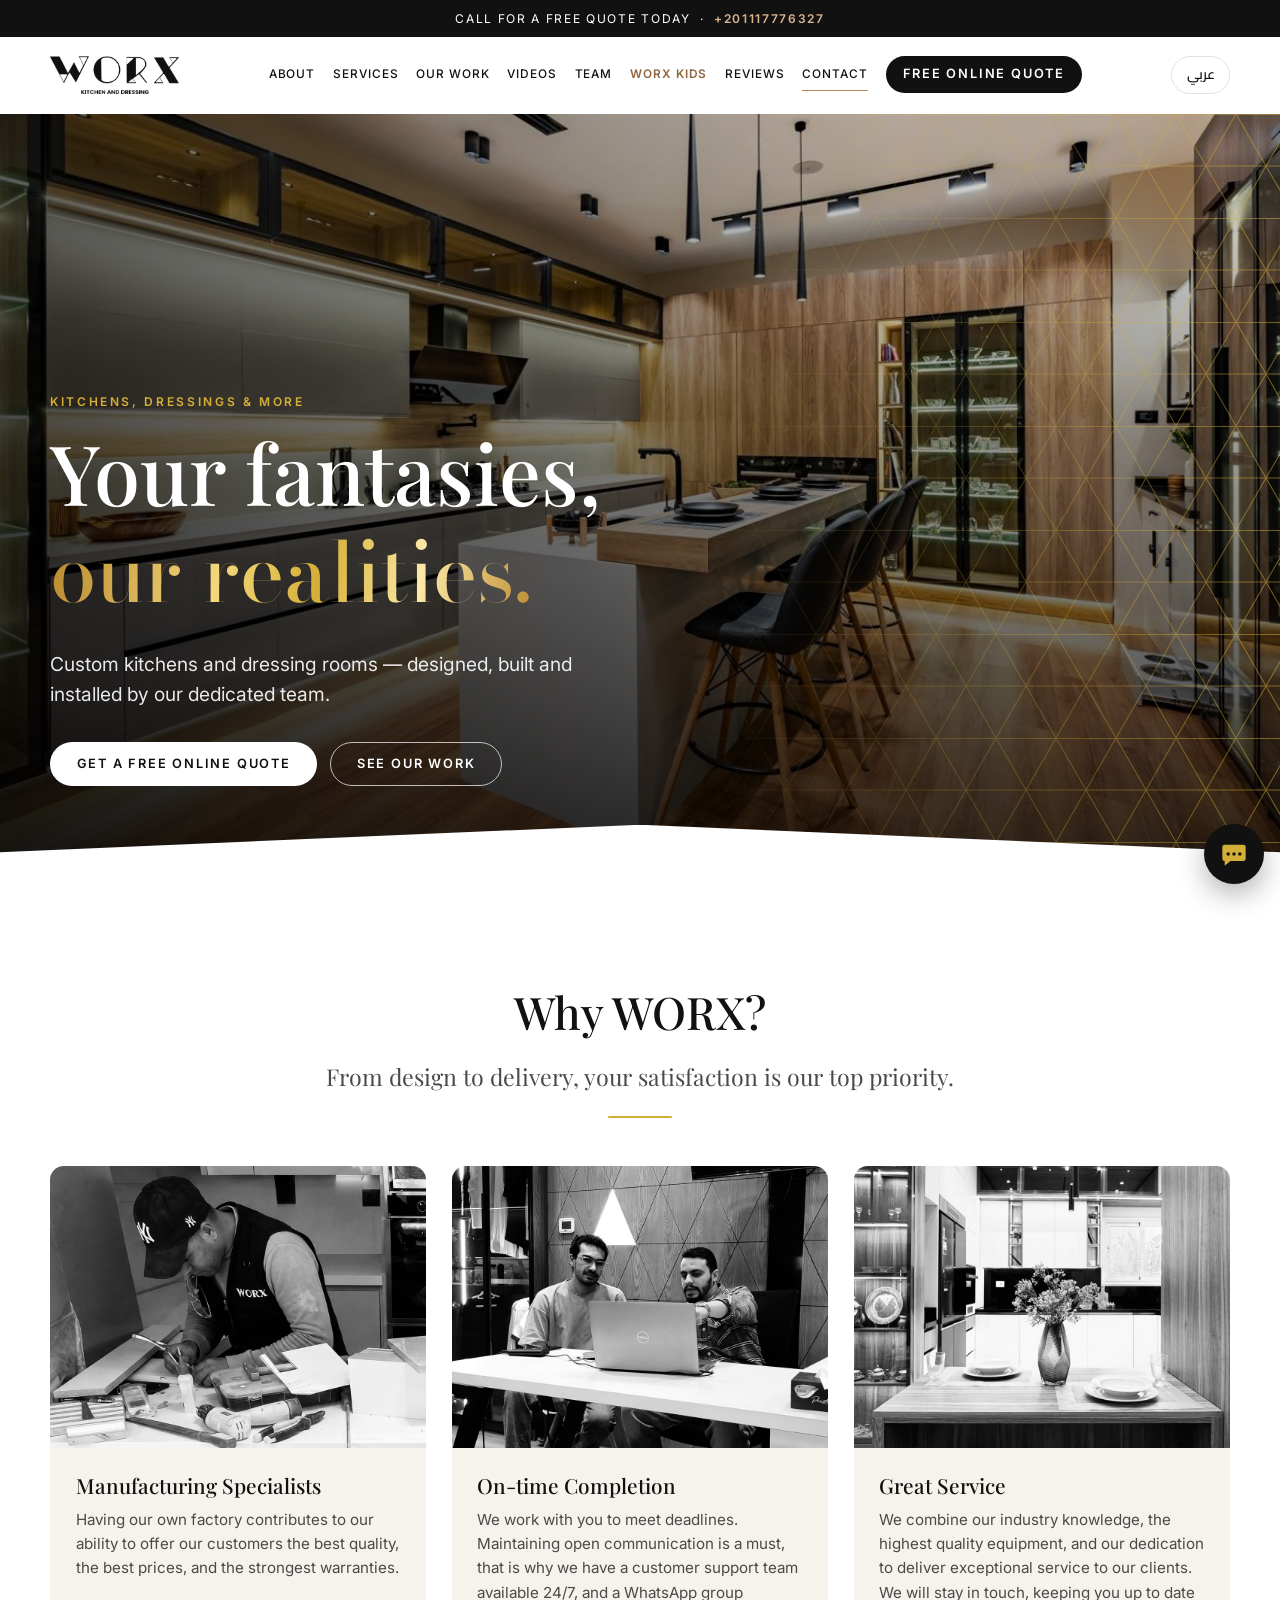
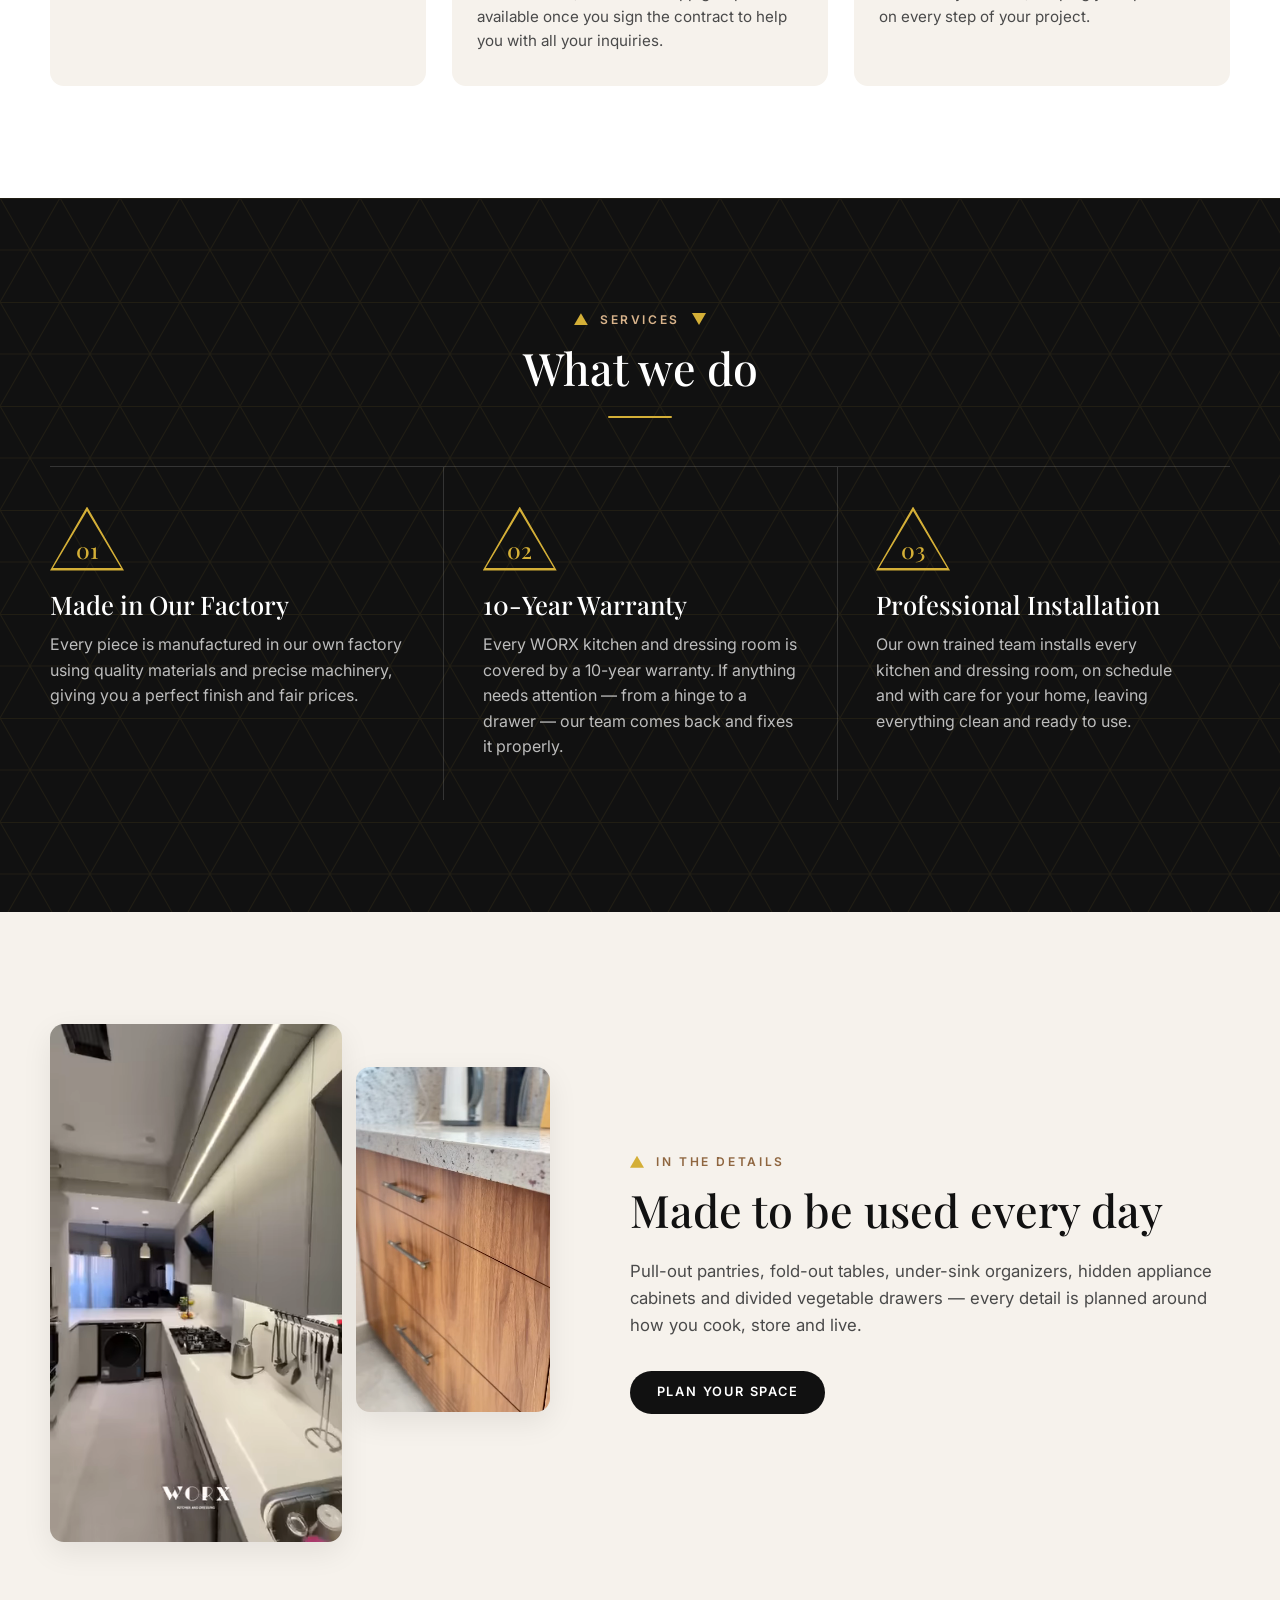
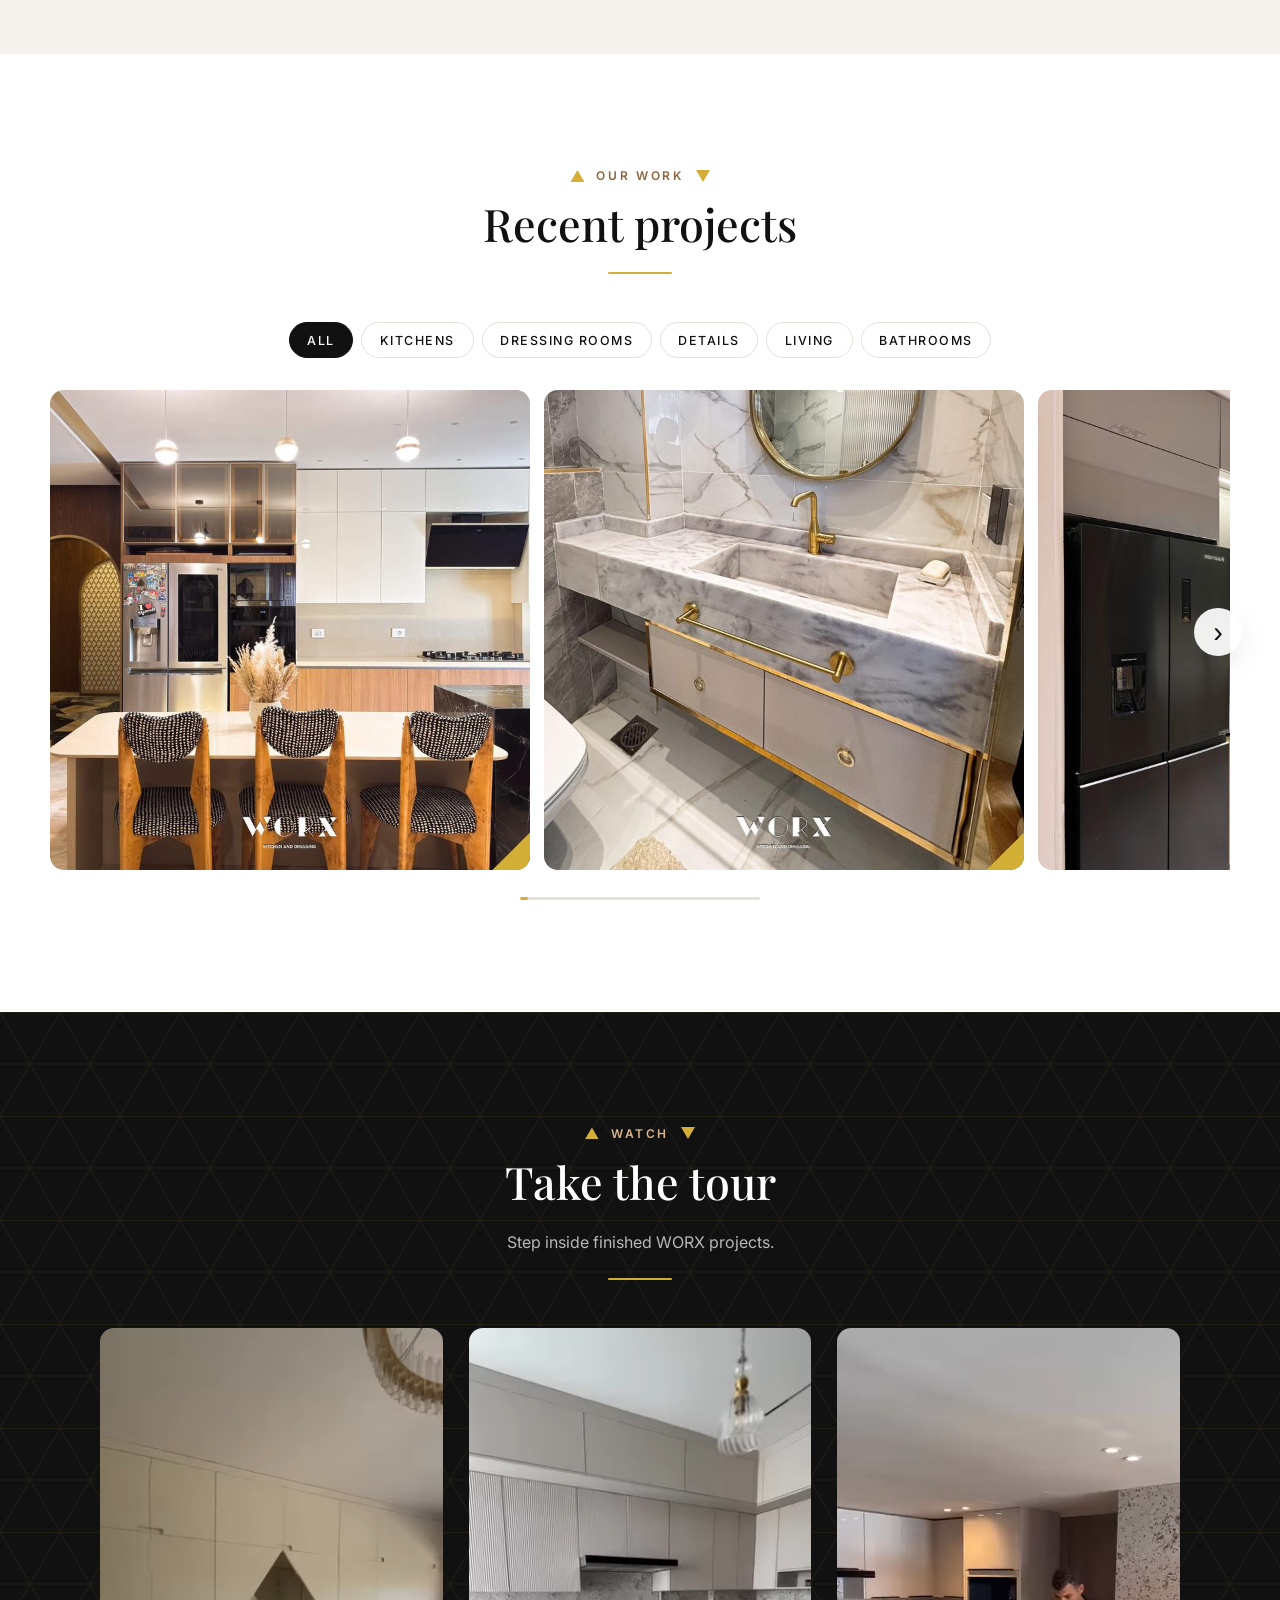
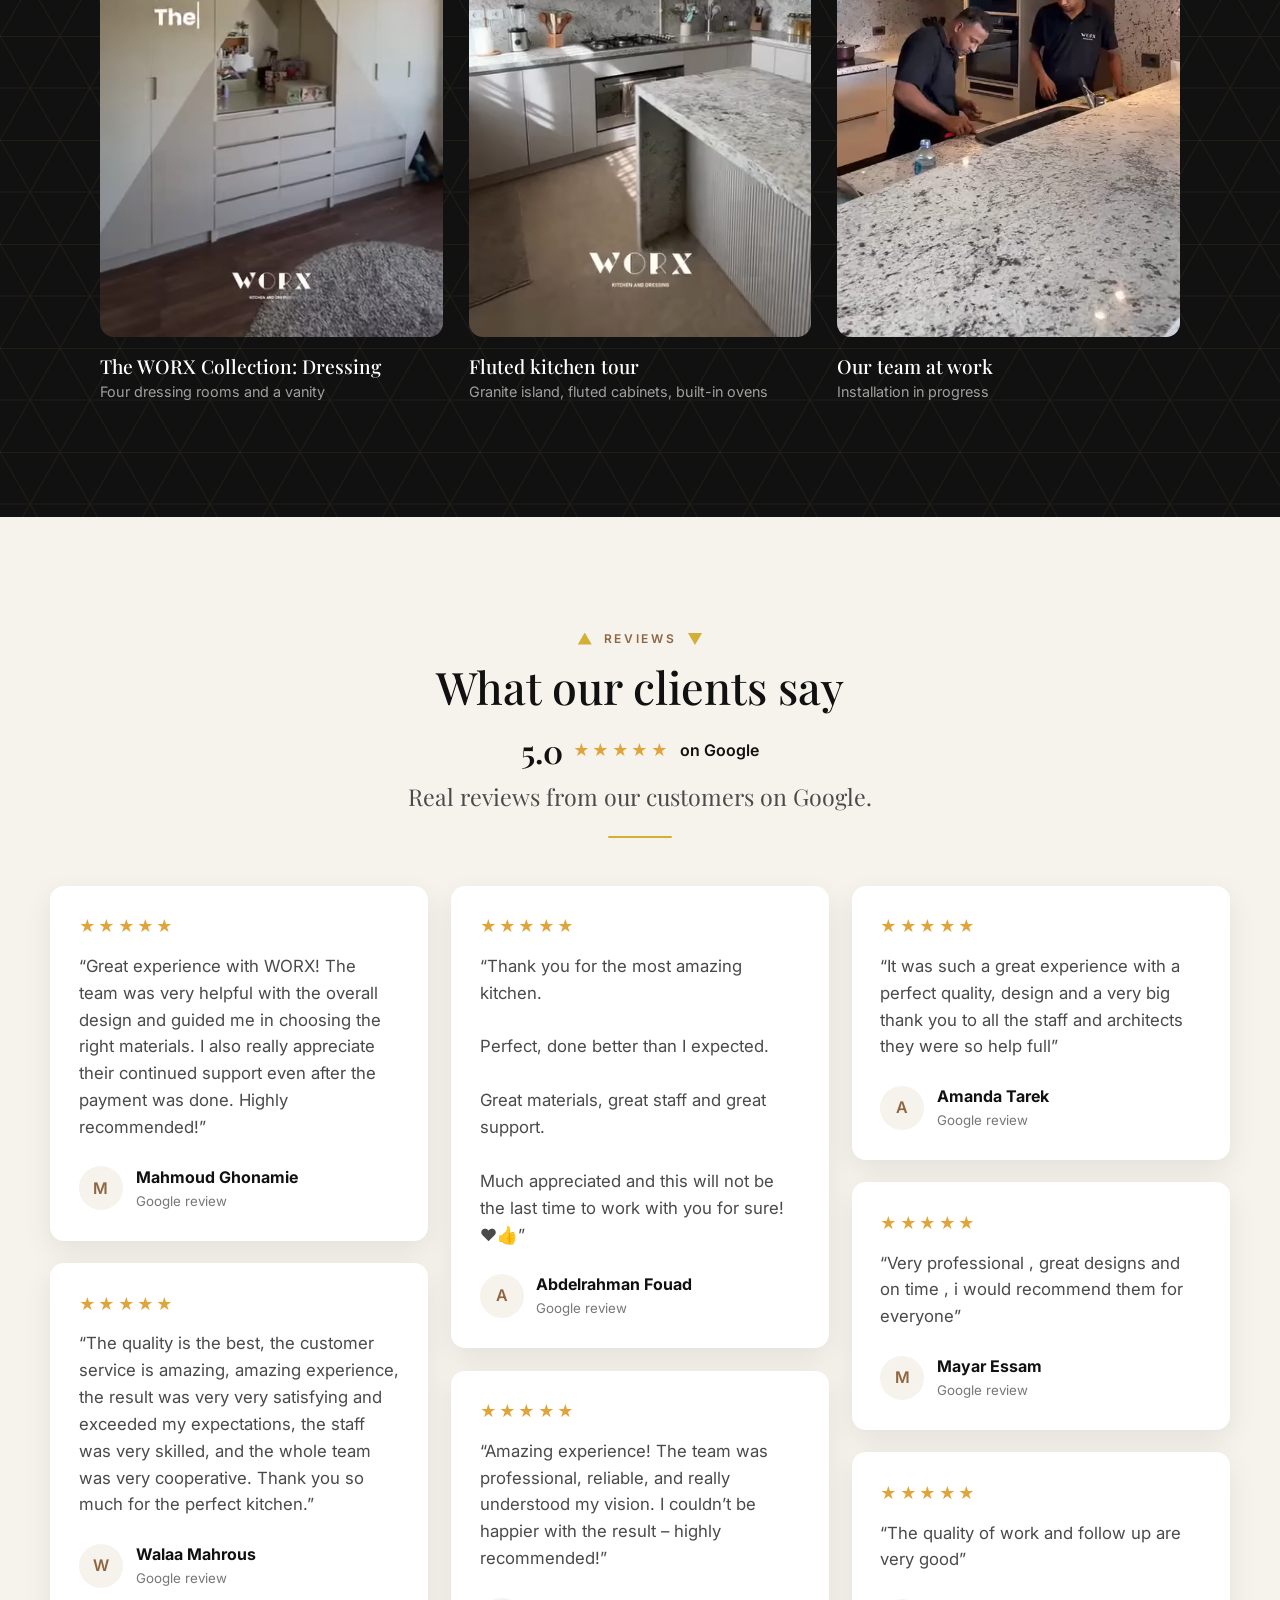
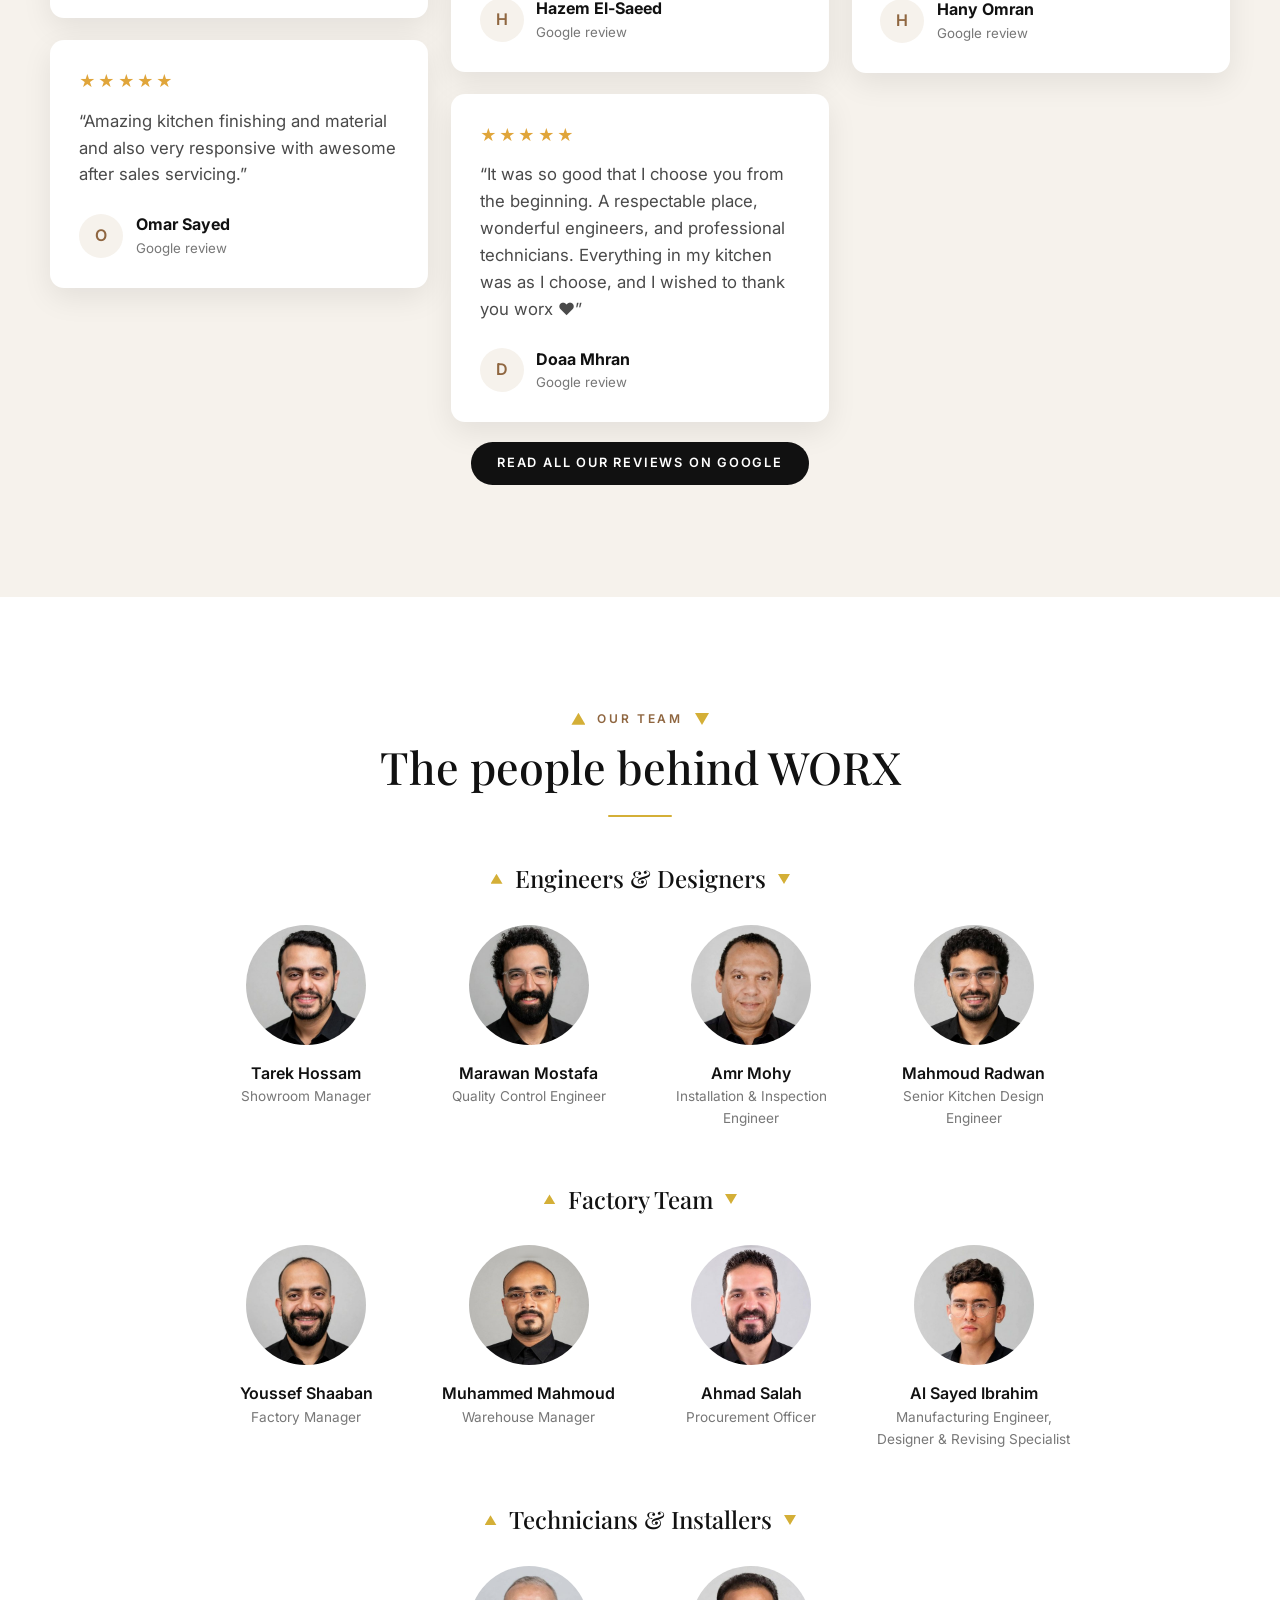
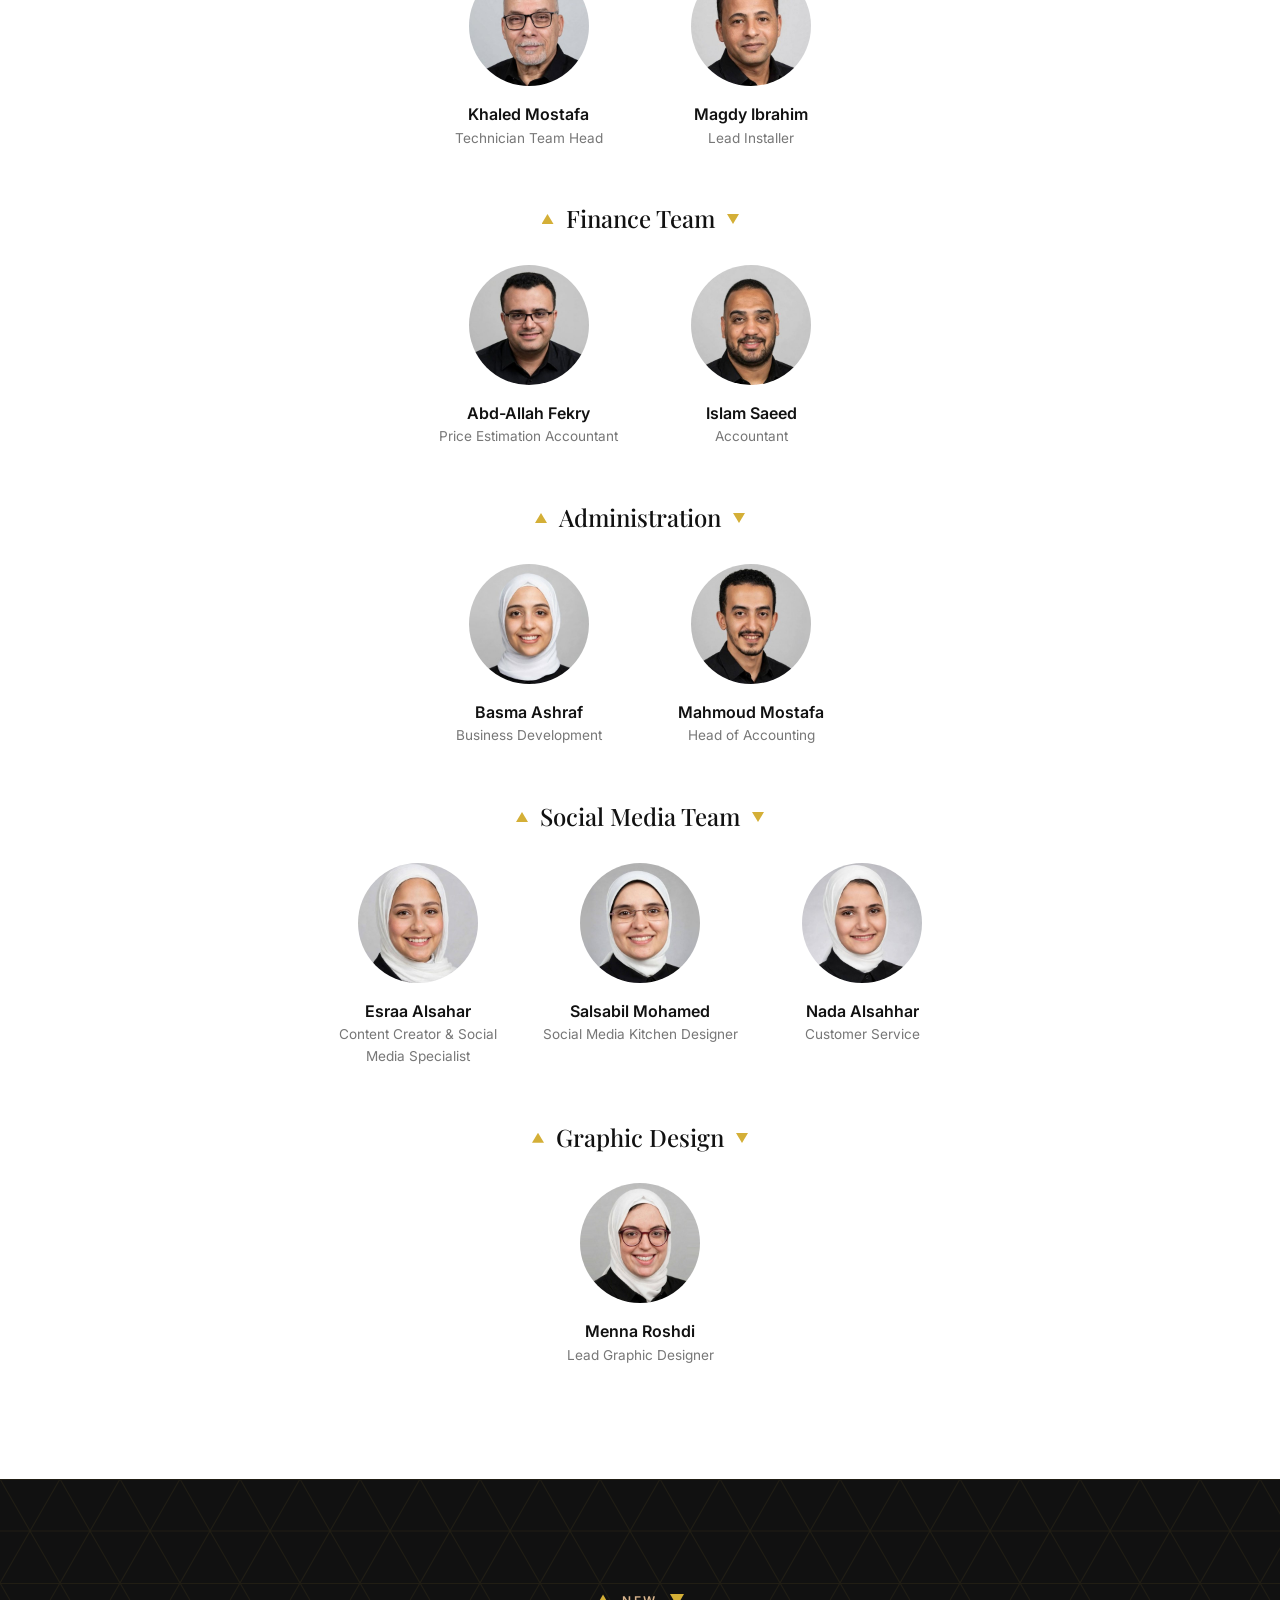
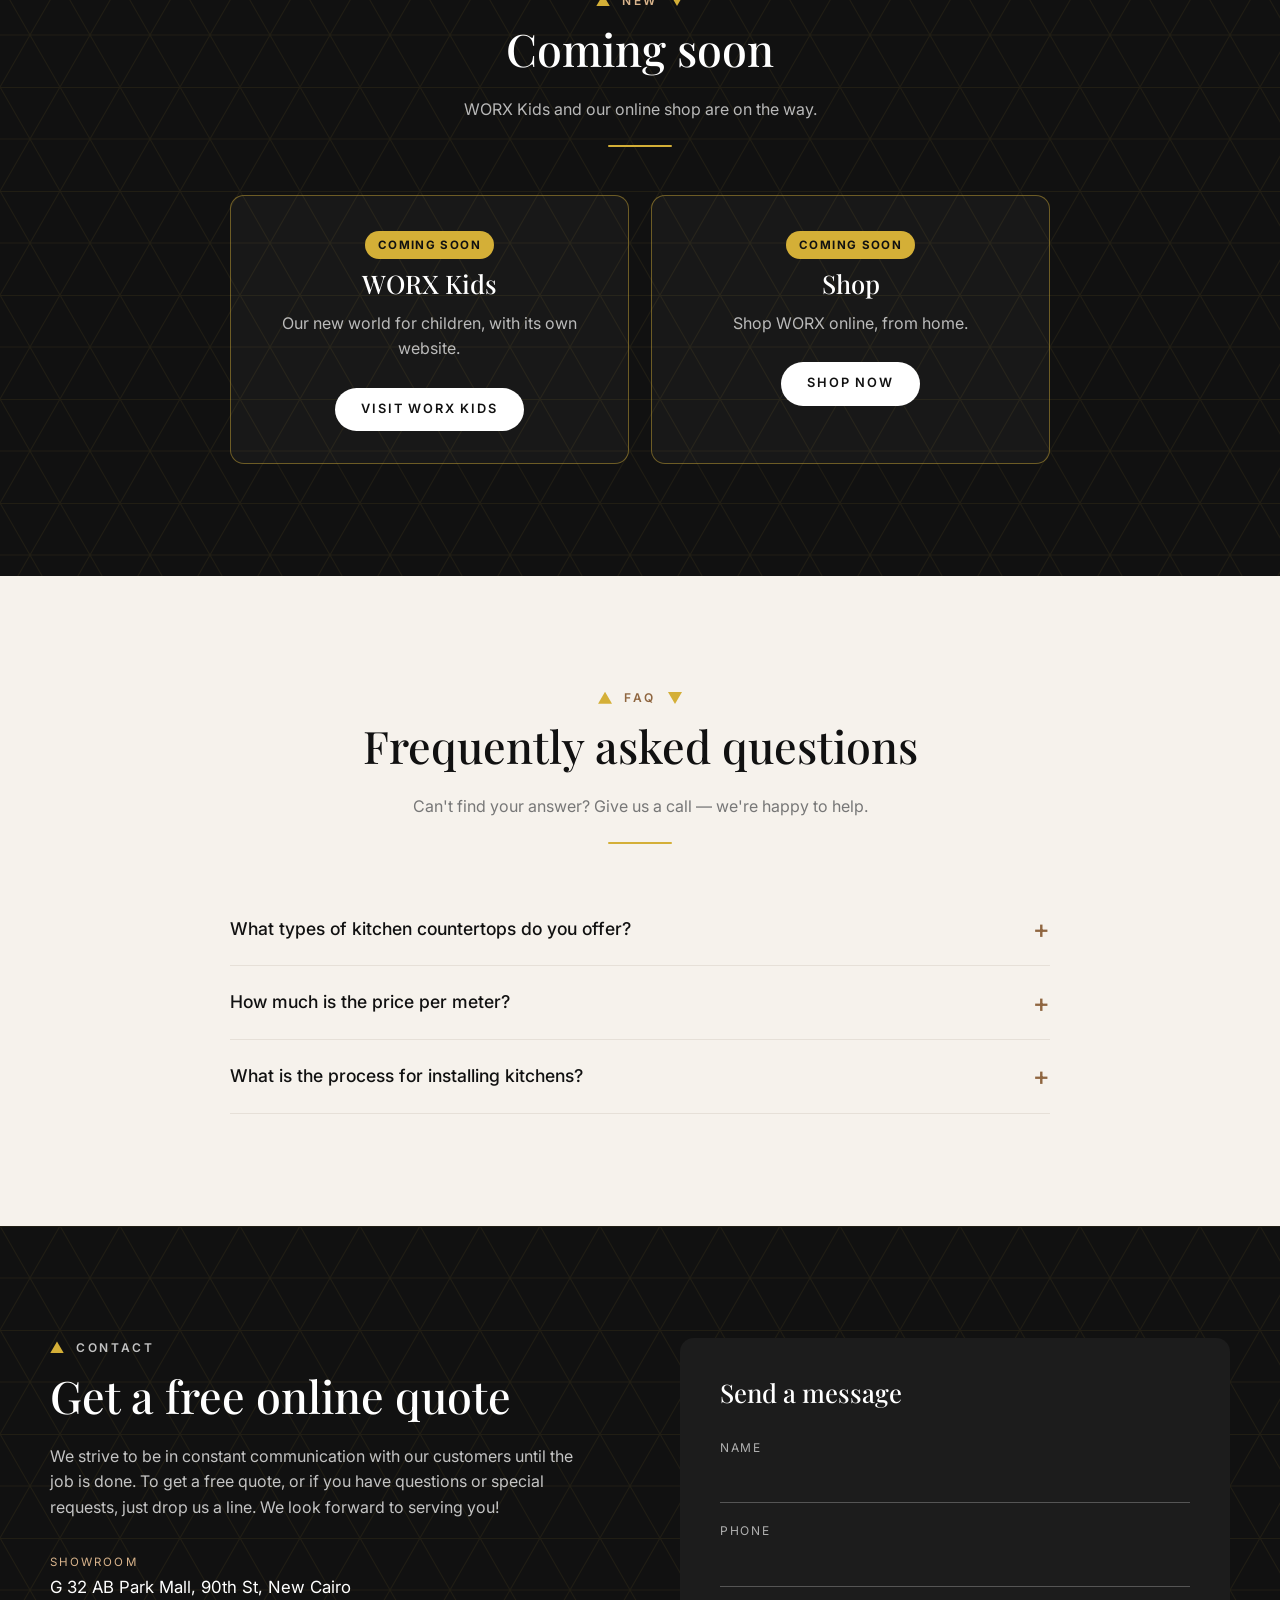
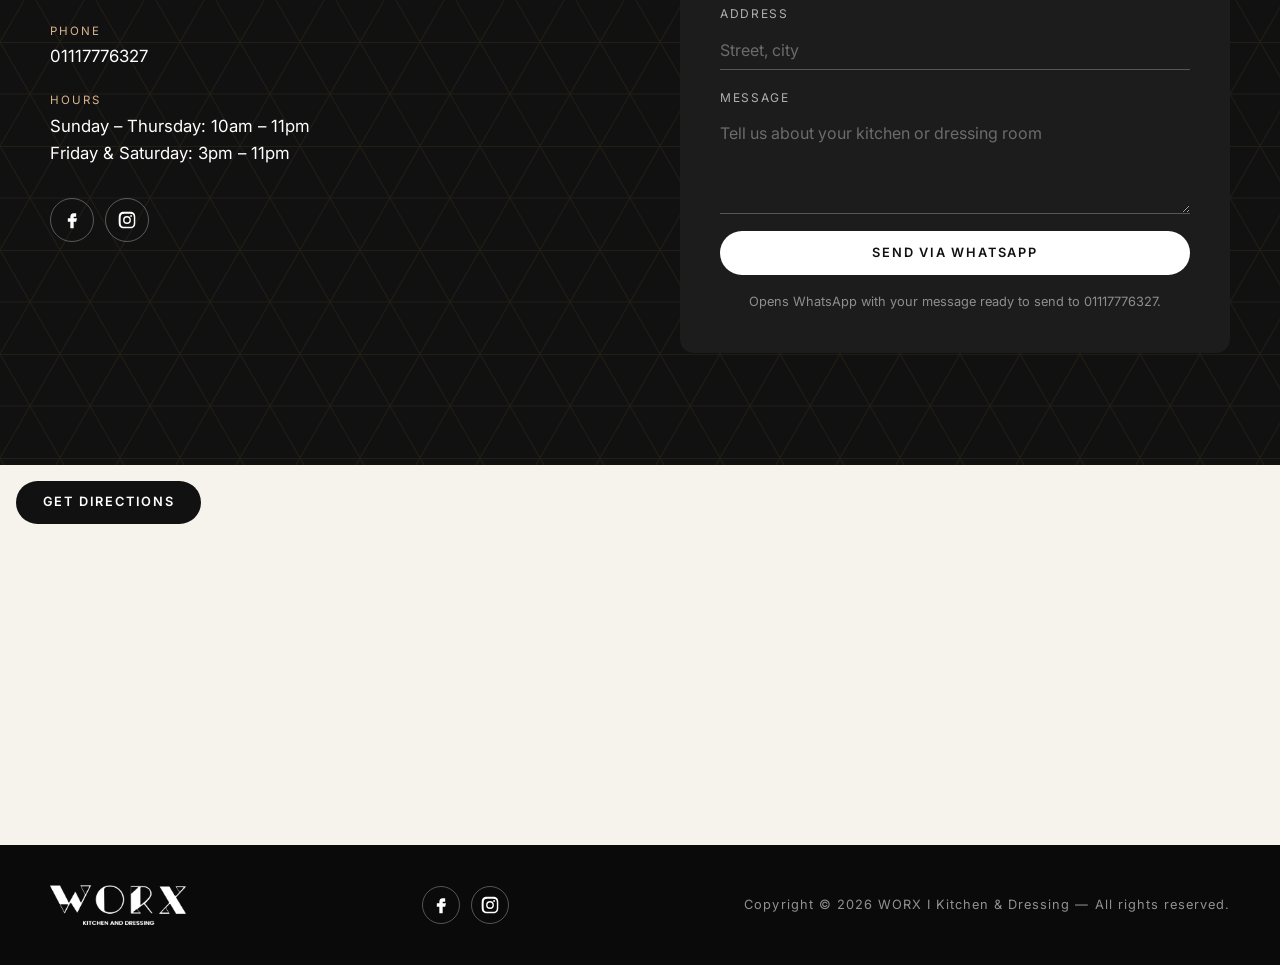
==== commit db8694ca: "Coming soon section: separate Shop card (not WORX Kids shop) Co-Authored-By: Claude Opus 5.5 <norepl" ====
--- a/index.html
+++ b/index.html
@@ -578,8 +578,8 @@
       <div class="container">
         <div class="section__head">
           <p class="eyebrow eyebrow--light">New</p>
-          <h2>WORX Kids</h2>
-          <p class="section__lead">Something new is on the way for the little ones.</p>
+          <h2>Coming soon</h2>
+          <p class="section__lead">WORX Kids and our online shop are on the way.</p>
         </div>
         <div class="kids__cards">
           <article class="kids__card">
@@ -590,8 +590,8 @@
           </article>
           <article class="kids__card">
             <span class="kids__badge">Coming soon</span>
-            <h3>Shop WORX Kids</h3>
-            <p>Shop WORX Kids online, from home.</p>
+            <h3>Shop</h3>
+            <p>Shop WORX online, from home.</p>
             <a href="#kids" class="btn btn--light" data-soon="shop">Shop now</a>
           </article>
         </div>
@@ -678,7 +678,7 @@
   <div class="soon" id="soon" role="dialog" aria-modal="true" aria-labelledby="soonTitle" hidden>
     <div class="soon__box">
       <button class="soon__close" type="button" aria-label="Close">×</button>
-      <p class="eyebrow">WORX Kids</p>
+      <p class="eyebrow" id="soonLabel">WORX Kids</p>
       <h3 id="soonTitle">Coming soon</h3>
       <p>We’re putting the finishing touches on it. Stay tuned!</p>
     </div>
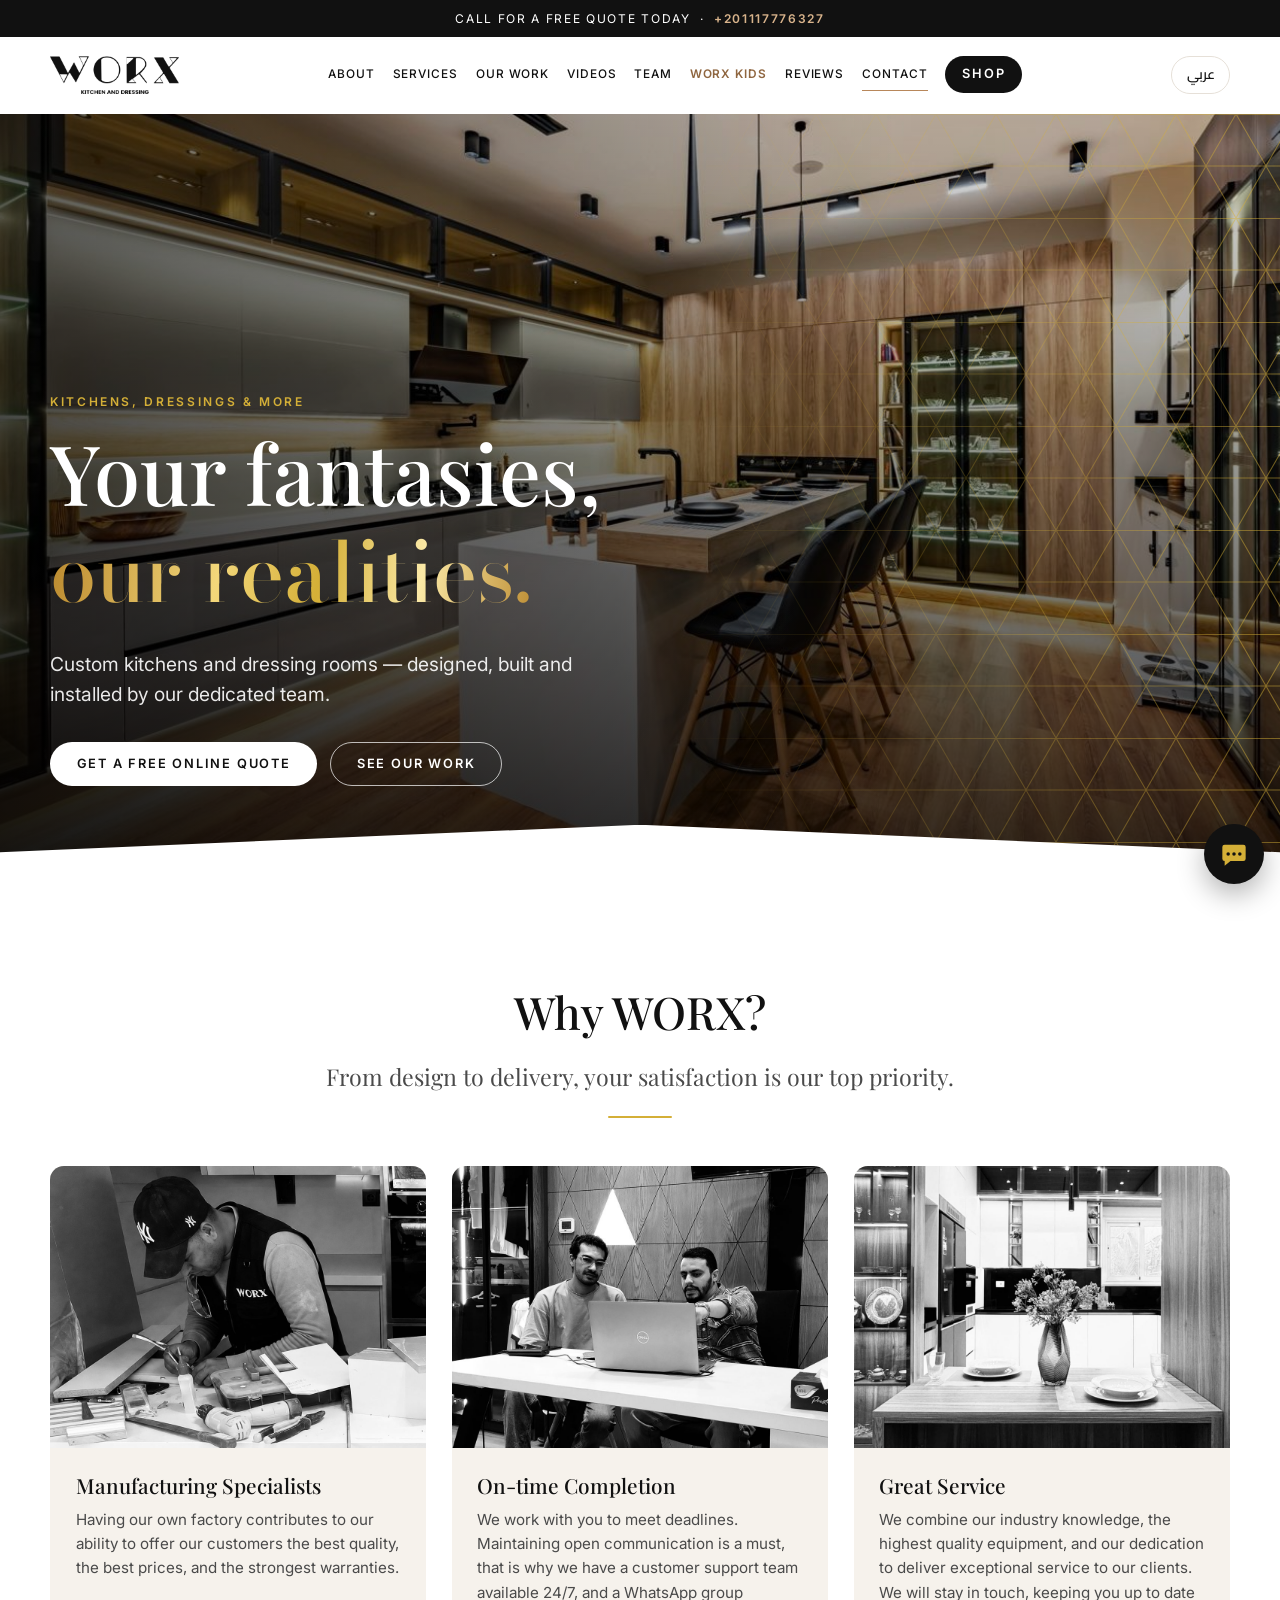
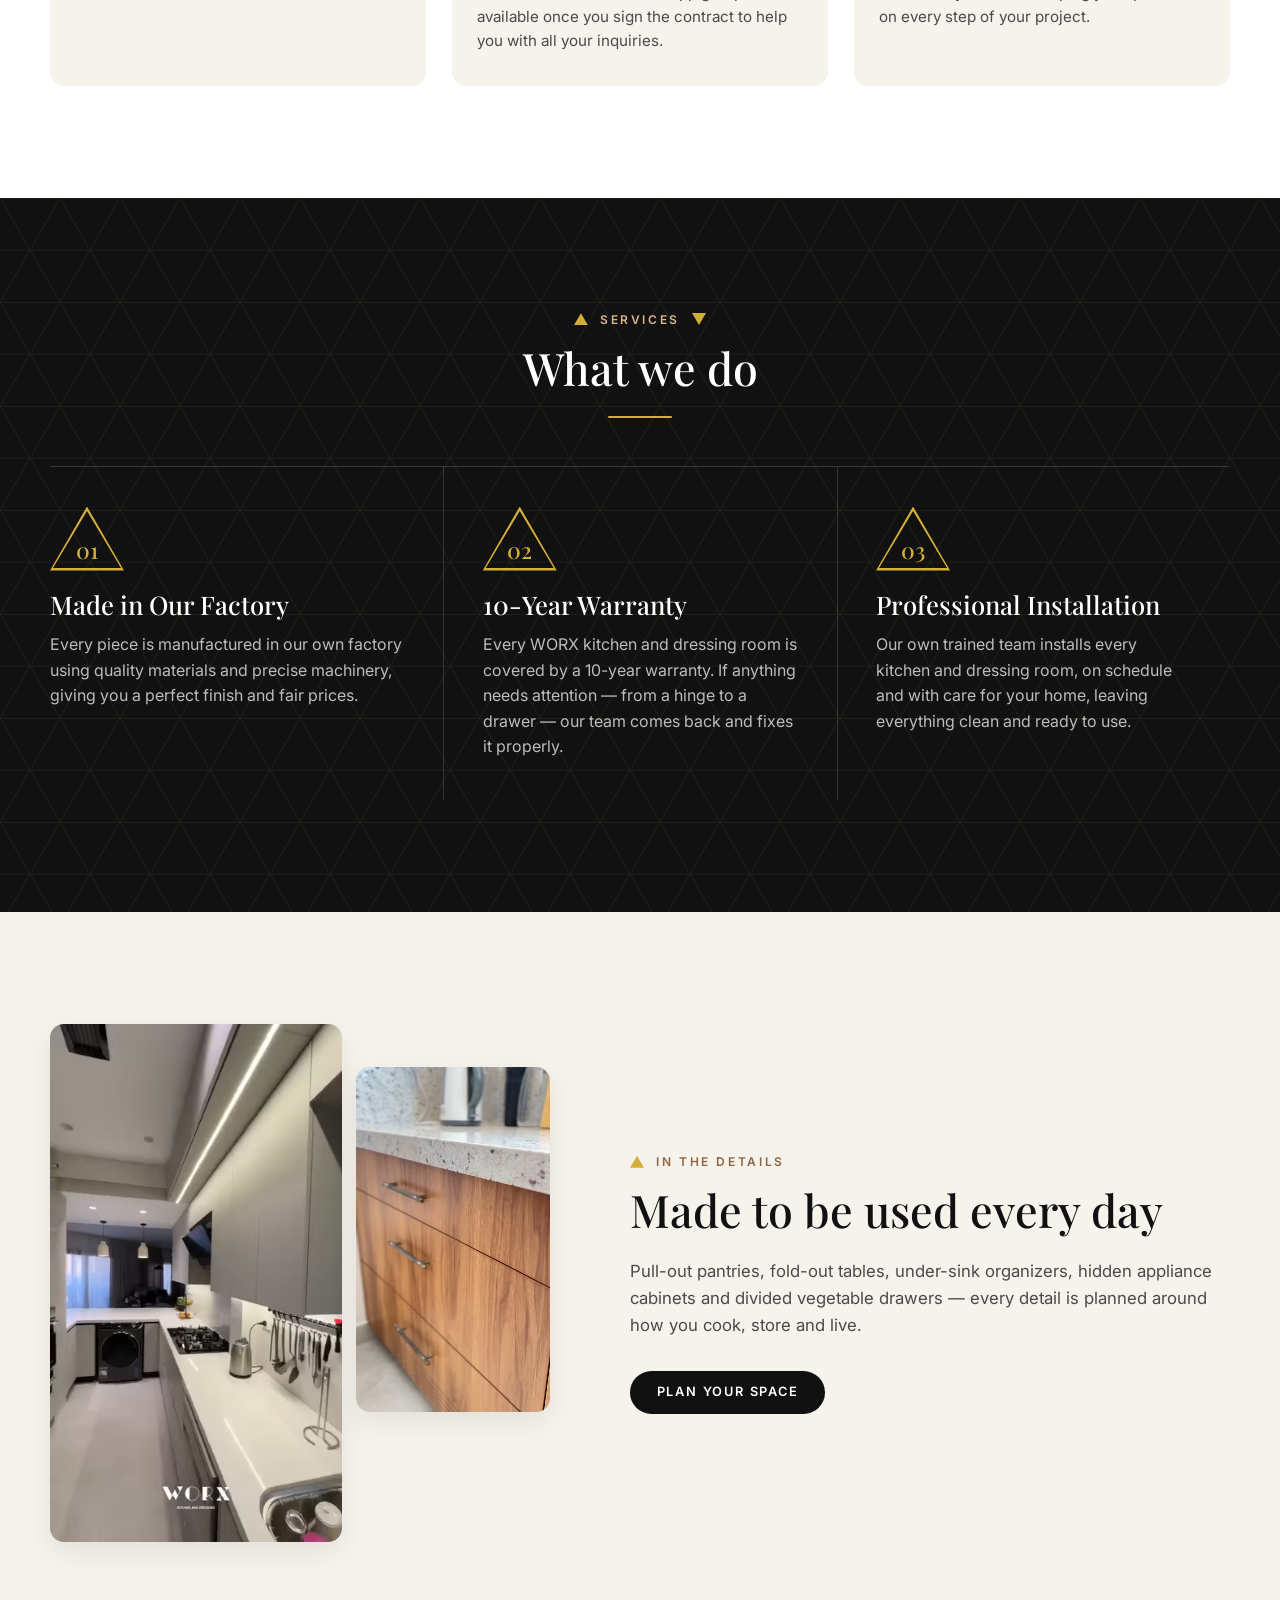
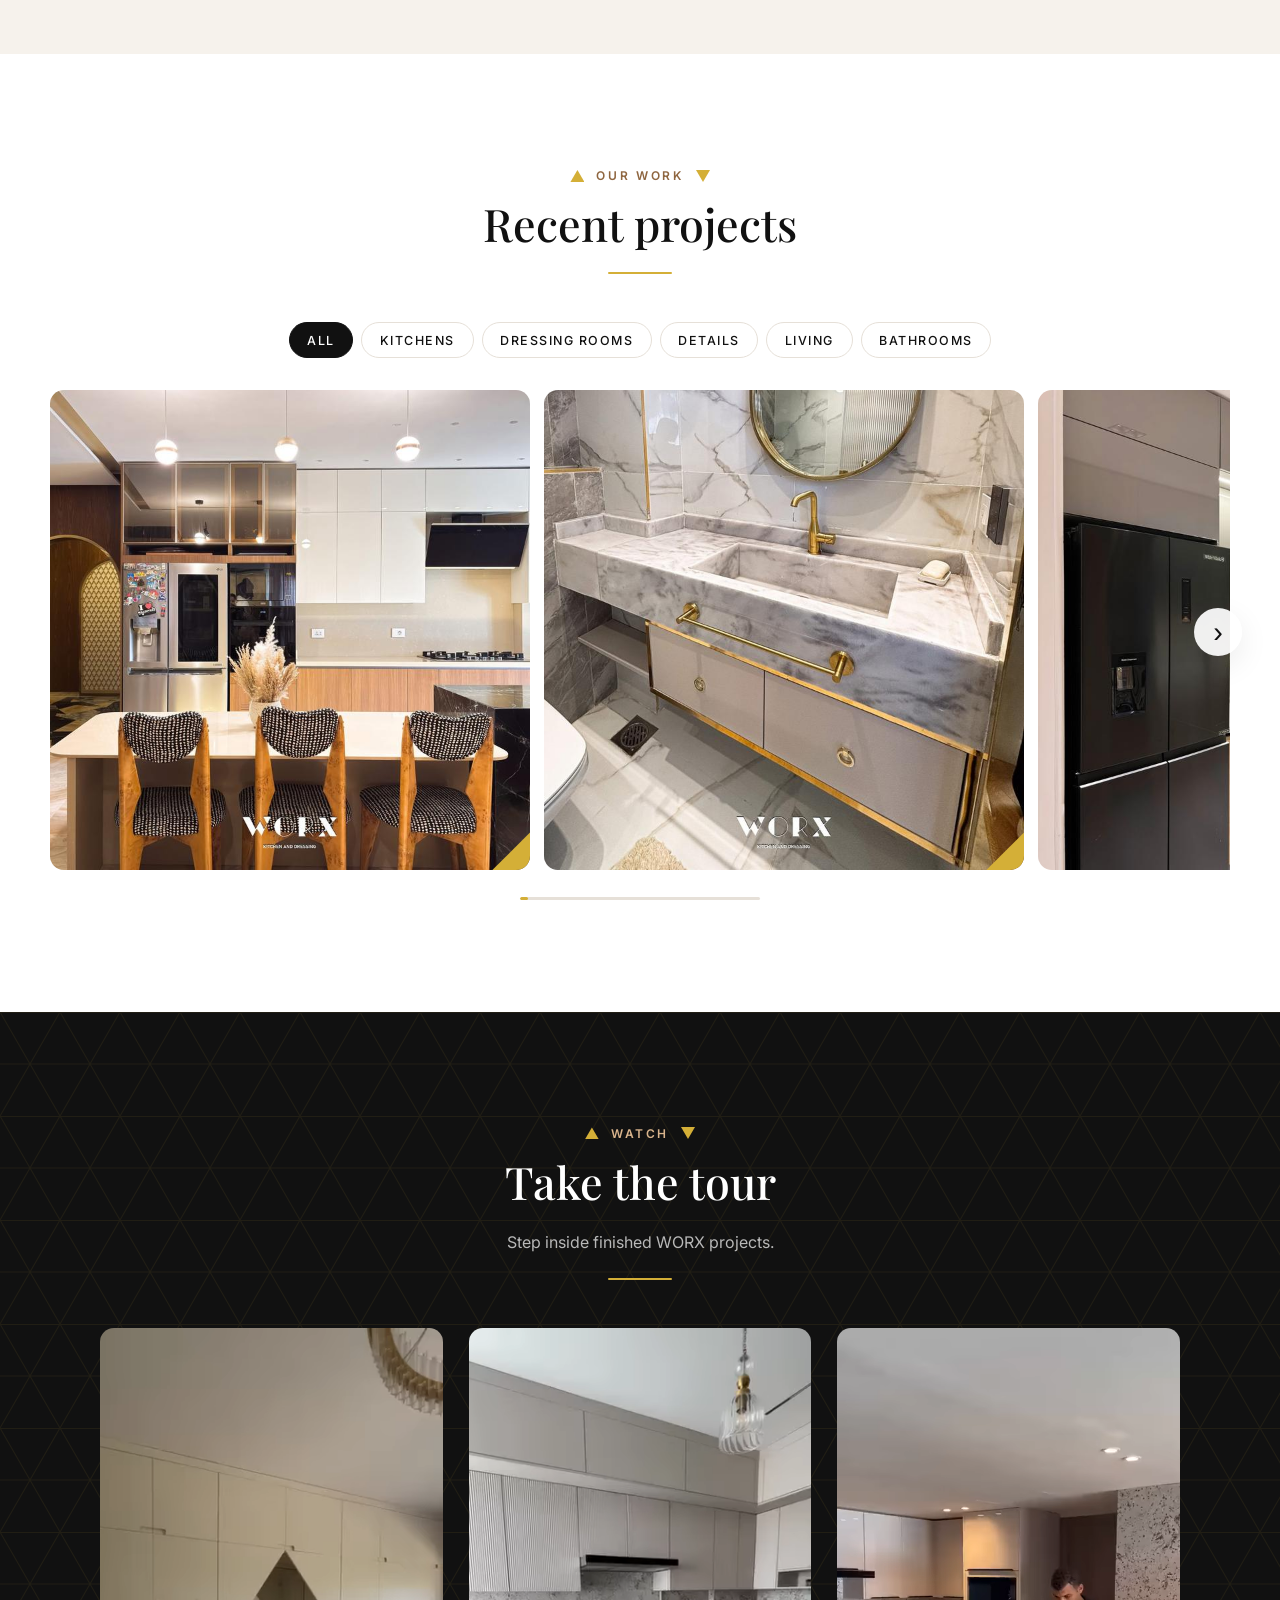
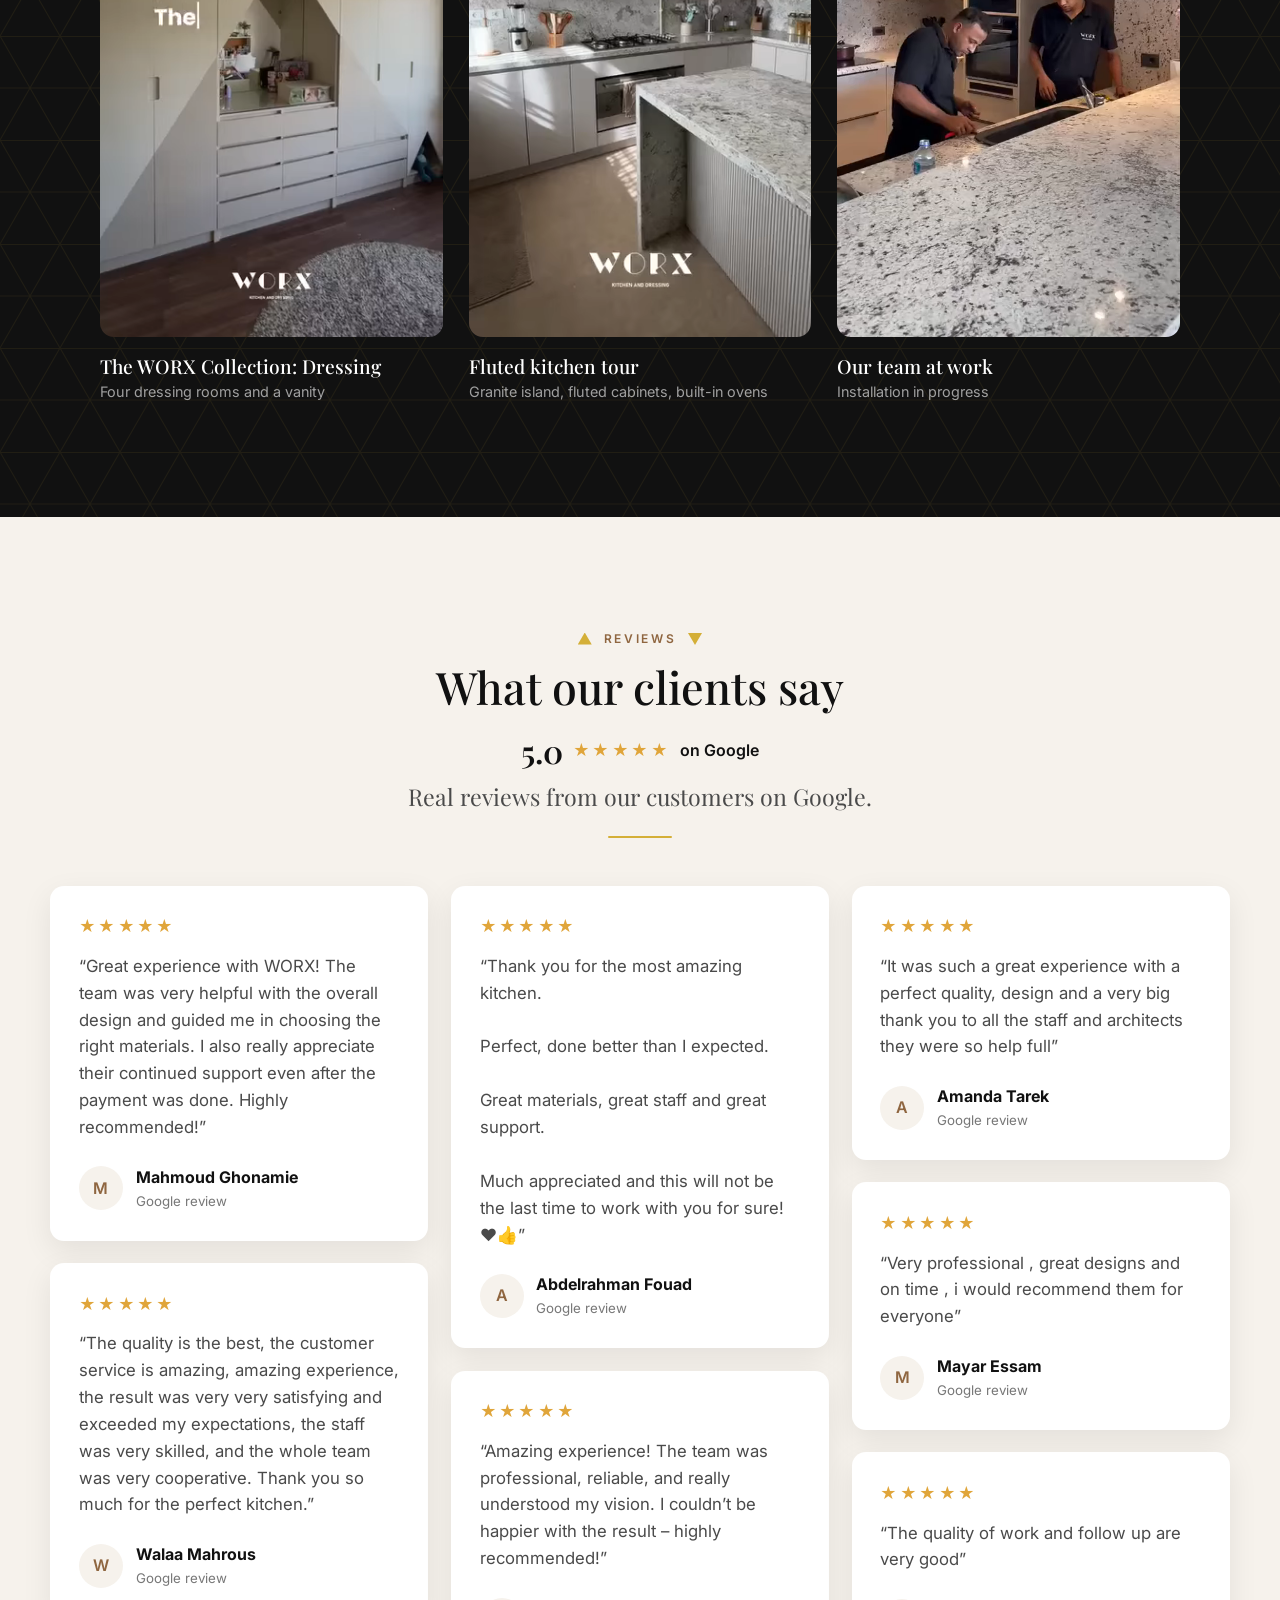
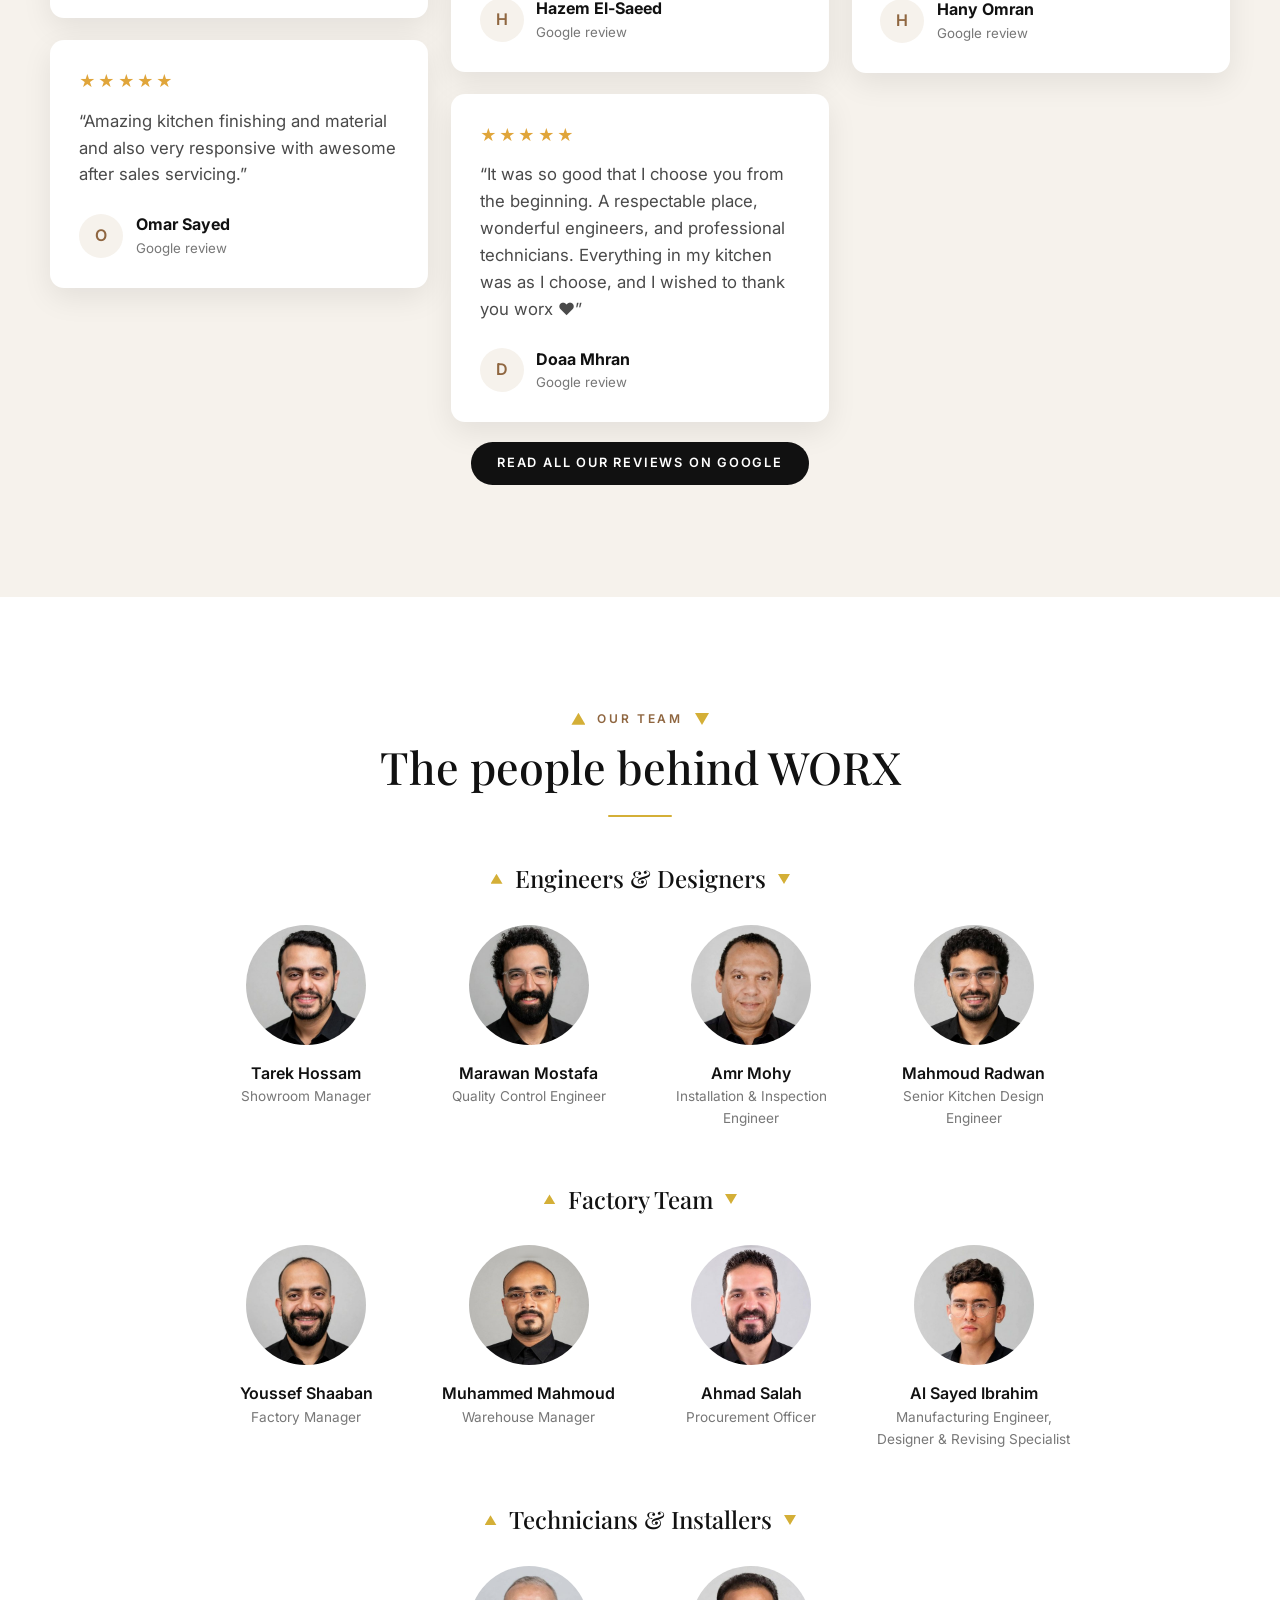
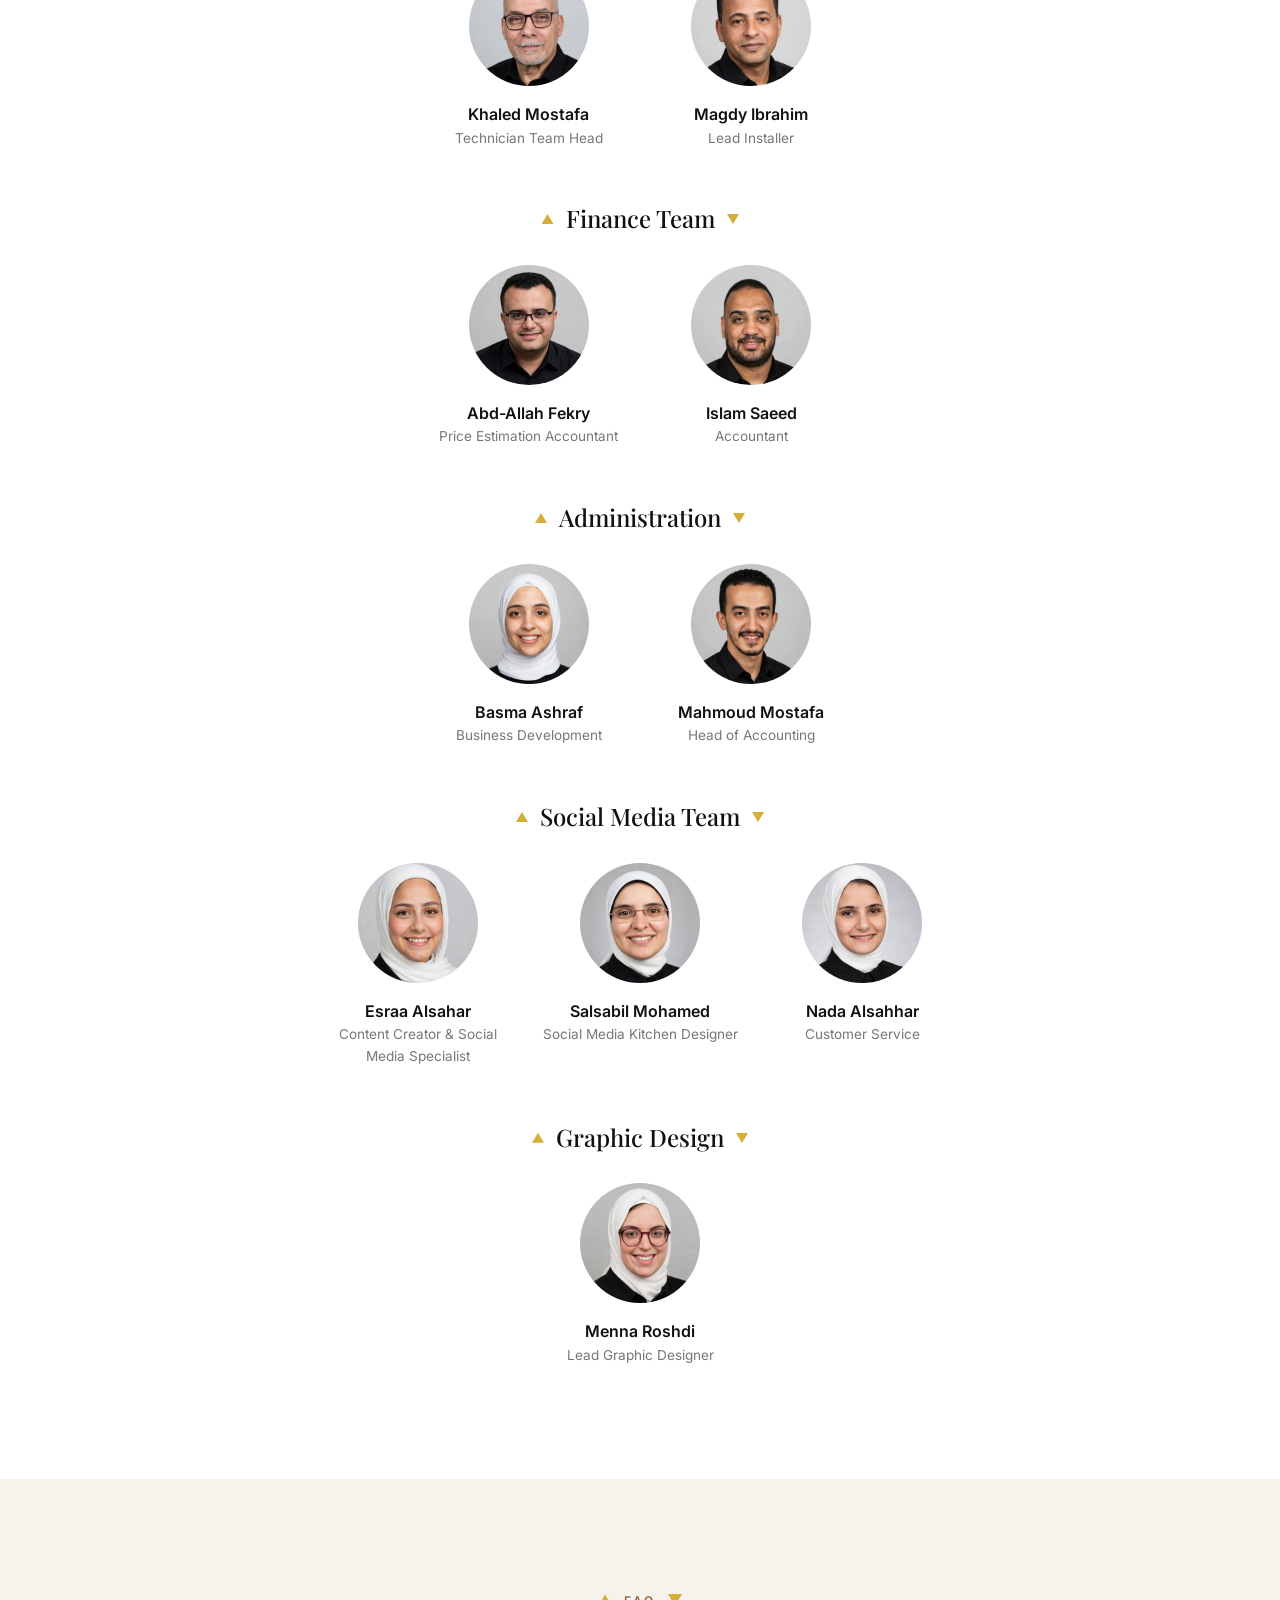
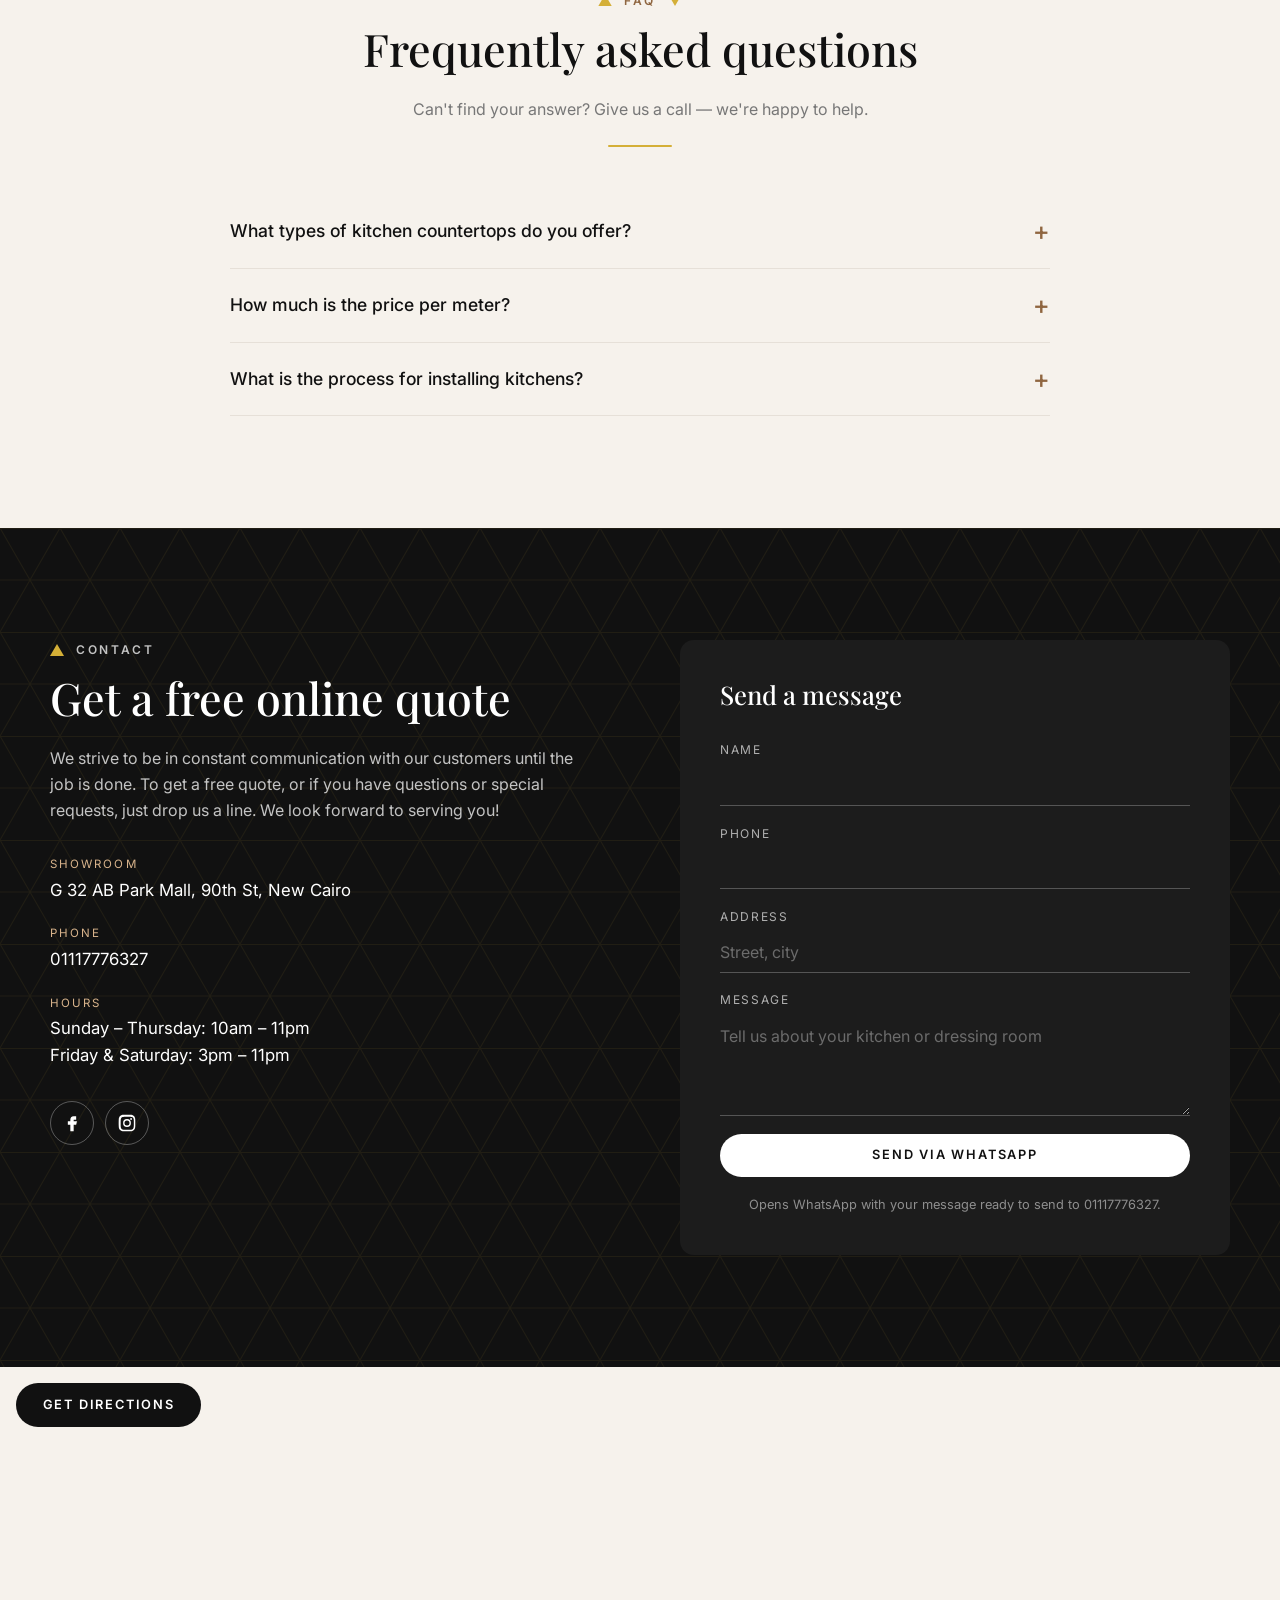
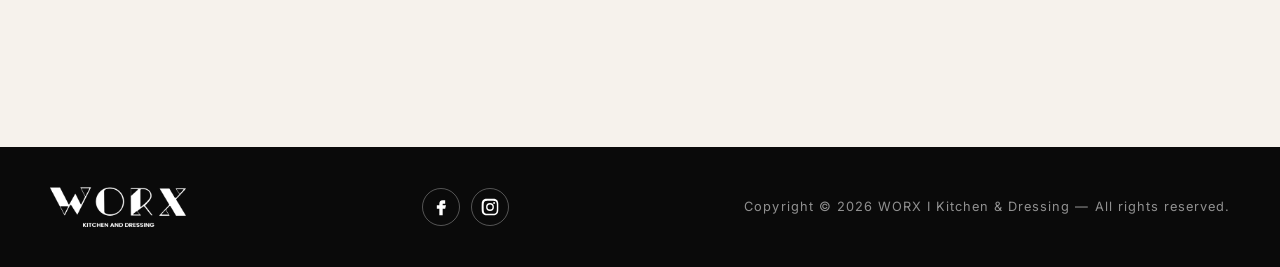
==== commit f6d98ff0: "Menu: WORX Kids link and Shop button (coming soon); remove Coming soon section Co-Authored-By: Claud" ====
--- a/index.html
+++ b/index.html
@@ -37,10 +37,10 @@
         <a href="#work">Our Work</a>
         <a href="#videos">Videos</a>
         <a href="#team">Team</a>
-        <a href="#kids" class="nav__kids">WORX Kids</a>
+        <a href="#" class="nav__kids" data-soon="kids">WORX Kids</a>
         <a href="#reviews">Reviews</a>
         <a href="#contact">Contact</a>
-        <a href="#contact" class="btn btn--dark nav__cta">Free Online Quote</a>
+        <a href="#" class="btn btn--dark nav__cta" data-soon="shop">Shop</a>
       </nav>
       <div class="header__tools">
         <a href="ar.html" class="lang-switch" lang="ar" hreflang="ar">عربي</a>
@@ -573,31 +573,6 @@
       </div>
     </section>
 
-    <!-- WORX KIDS -->
-    <section class="section section--dark kids" id="kids">
-      <div class="container">
-        <div class="section__head">
-          <p class="eyebrow eyebrow--light">New</p>
-          <h2>Coming soon</h2>
-          <p class="section__lead">WORX Kids and our online shop are on the way.</p>
-        </div>
-        <div class="kids__cards">
-          <article class="kids__card">
-            <span class="kids__badge">Coming soon</span>
-            <h3>WORX Kids</h3>
-            <p>Our new world for children, with its own website.</p>
-            <a href="#kids" class="btn btn--light" data-soon="kids">Visit WORX Kids</a>
-          </article>
-          <article class="kids__card">
-            <span class="kids__badge">Coming soon</span>
-            <h3>Shop</h3>
-            <p>Shop WORX online, from home.</p>
-            <a href="#kids" class="btn btn--light" data-soon="shop">Shop now</a>
-          </article>
-        </div>
-      </div>
-    </section>
-
     <!-- FAQ -->
     <section class="section section--cream" id="faq">
       <div class="container container--narrow">
--- a/styles.css
+++ b/styles.css
@@ -336,11 +336,6 @@
 
 /* WORX Kids (coming soon) */
 .nav a.nav__kids { color: var(--wood-dark); font-weight: 600; }
-.kids__cards { display: grid; gap: 1.4rem; grid-template-columns: repeat(auto-fit, minmax(260px, 1fr)); max-width: 820px; margin-inline: auto; }
-.kids__card { position: relative; padding: 2.2rem 1.8rem 2rem; border: 1px solid rgba(212,175,55,.45); border-radius: var(--radius); background: rgba(255,255,255,.03); text-align: center; }
-.kids__card h3 { font-size: 1.6rem; margin-top: .6rem; }
-.kids__card p { color: rgba(255,255,255,.7); margin: 0 0 1.6rem; }
-.kids__badge { display: inline-block; padding: .3rem .8rem; border-radius: 999px; background: var(--gold); color: var(--ink); font-size: .72rem; font-weight: 700; letter-spacing: .12em; text-transform: uppercase; }
 .soon { position: fixed; inset: 0; z-index: 110; background: rgba(0,0,0,.6); display: grid; place-items: center; padding: 16px; }
 .soon[hidden] { display: none; }
 .soon__box { position: relative; width: min(380px, 100%); background: #fff; border-radius: 18px; padding: 2.4rem 2rem 2rem; text-align: center; box-shadow: 0 20px 60px rgba(0,0,0,.3); }
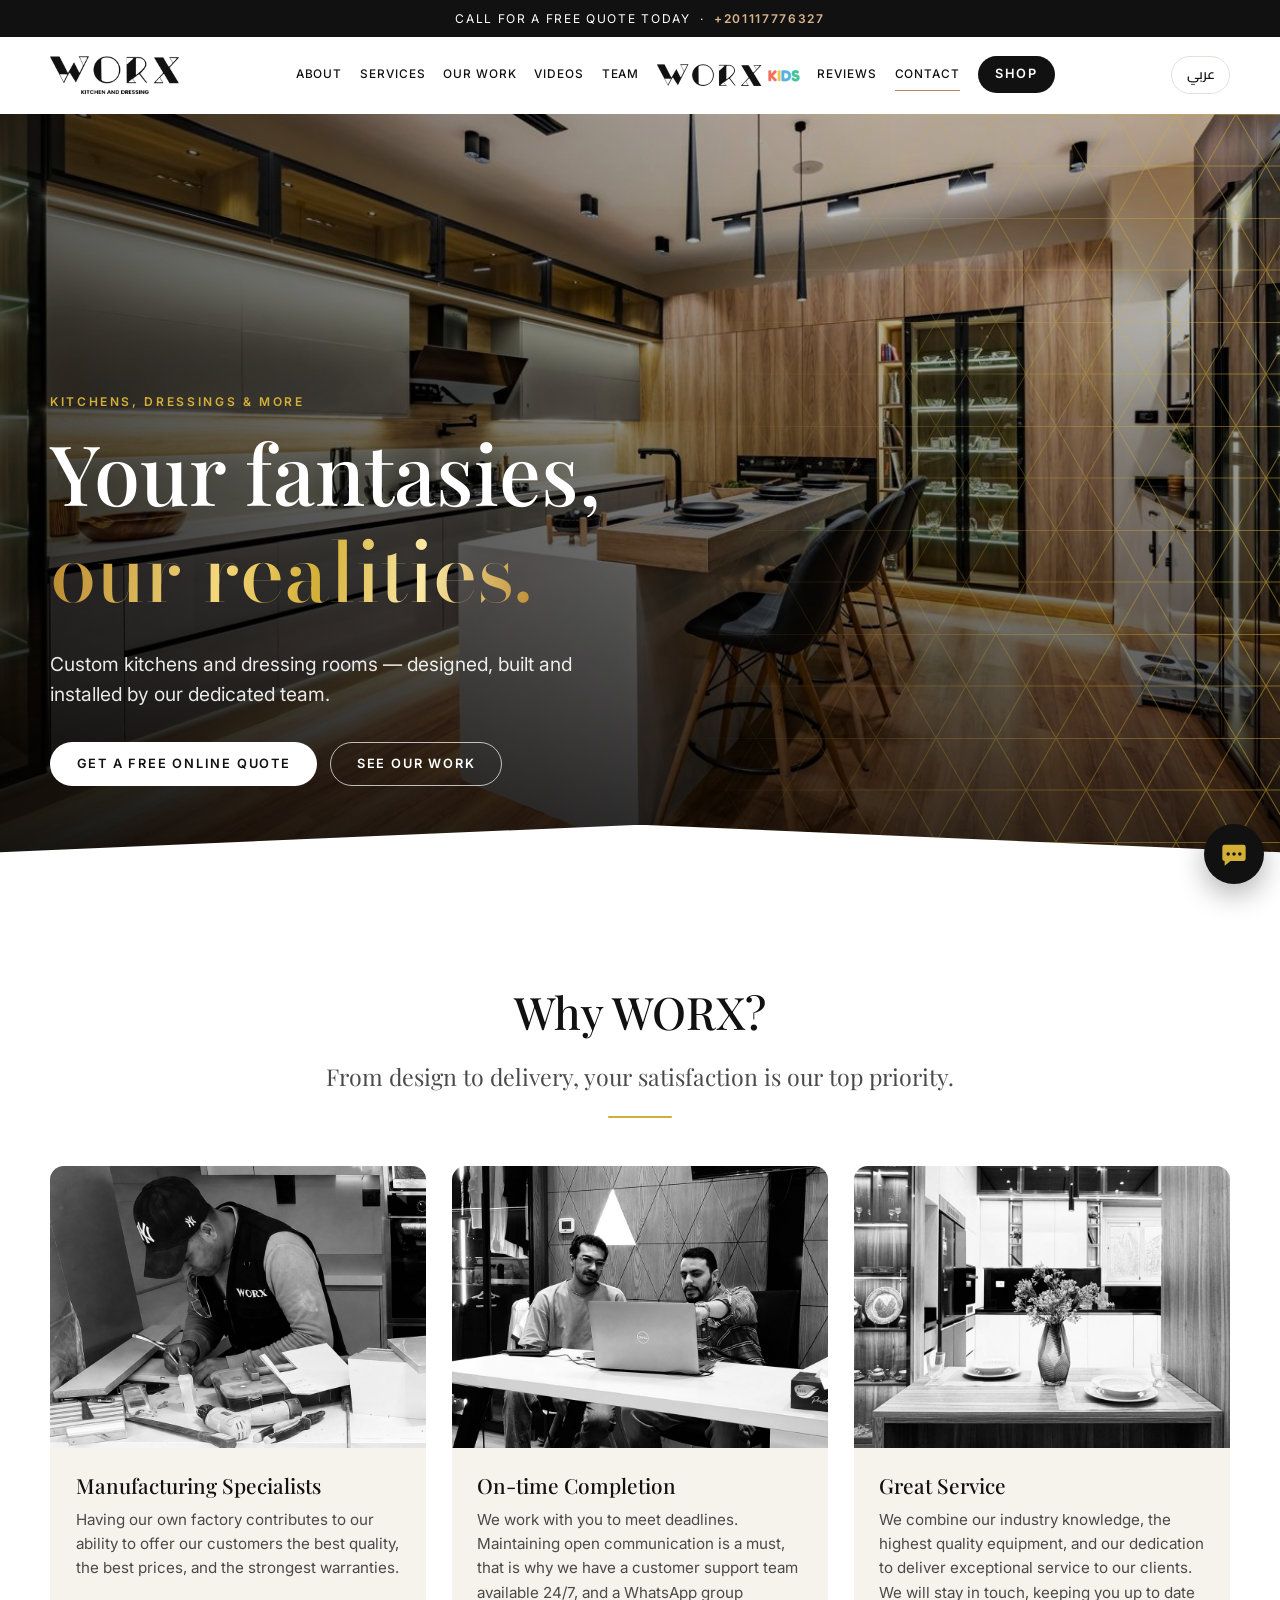
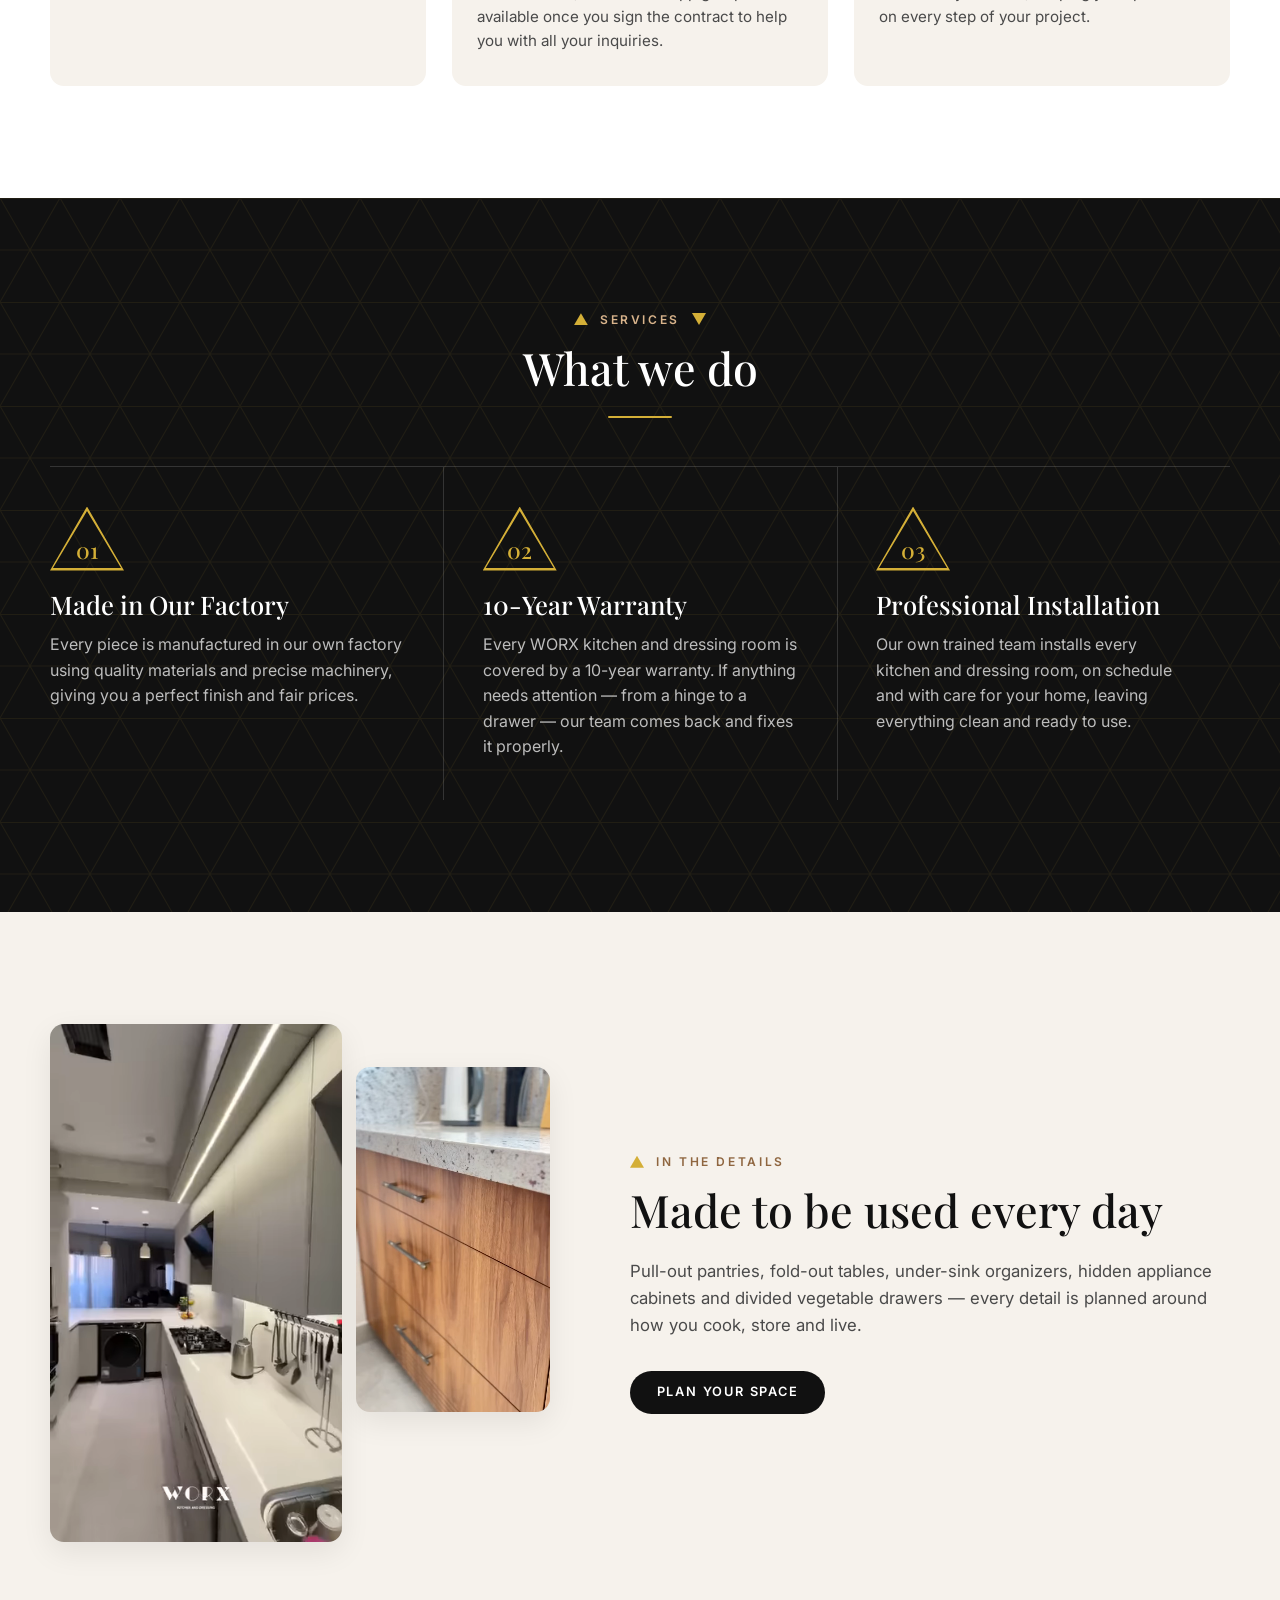
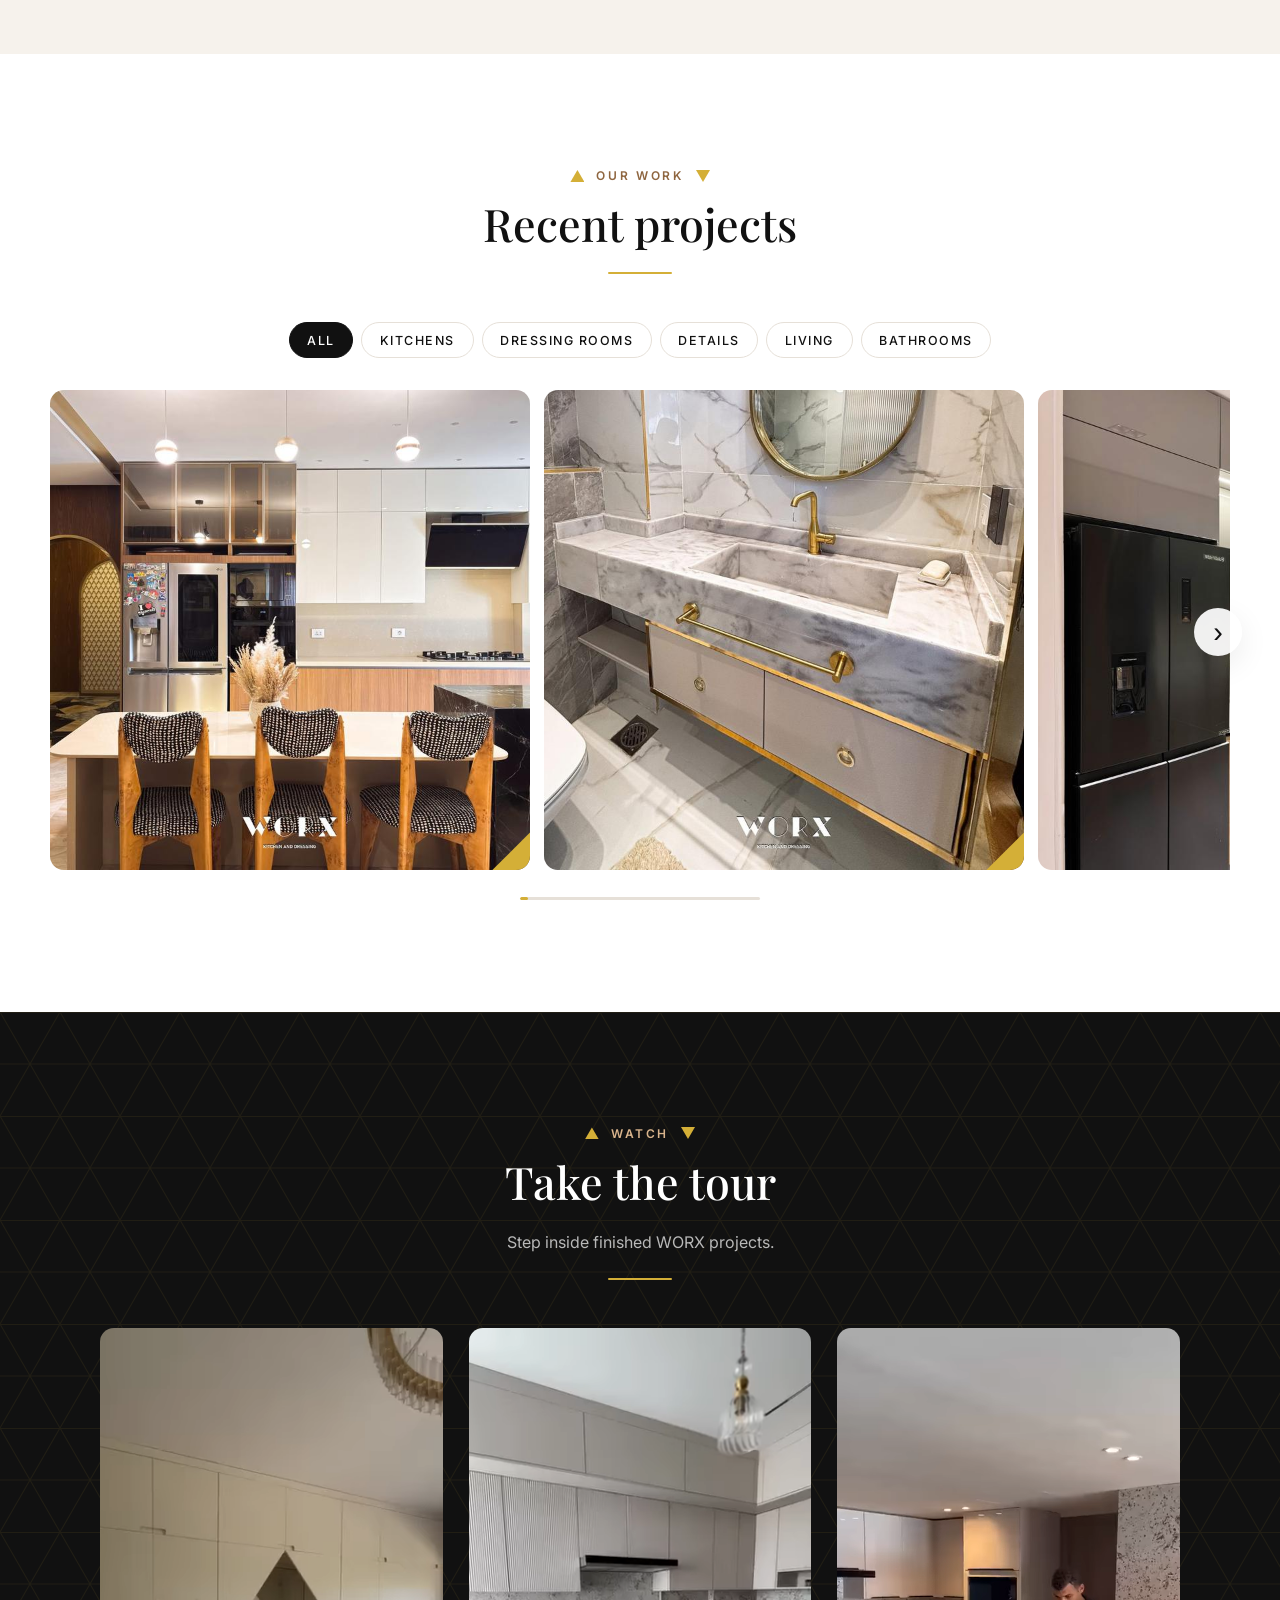
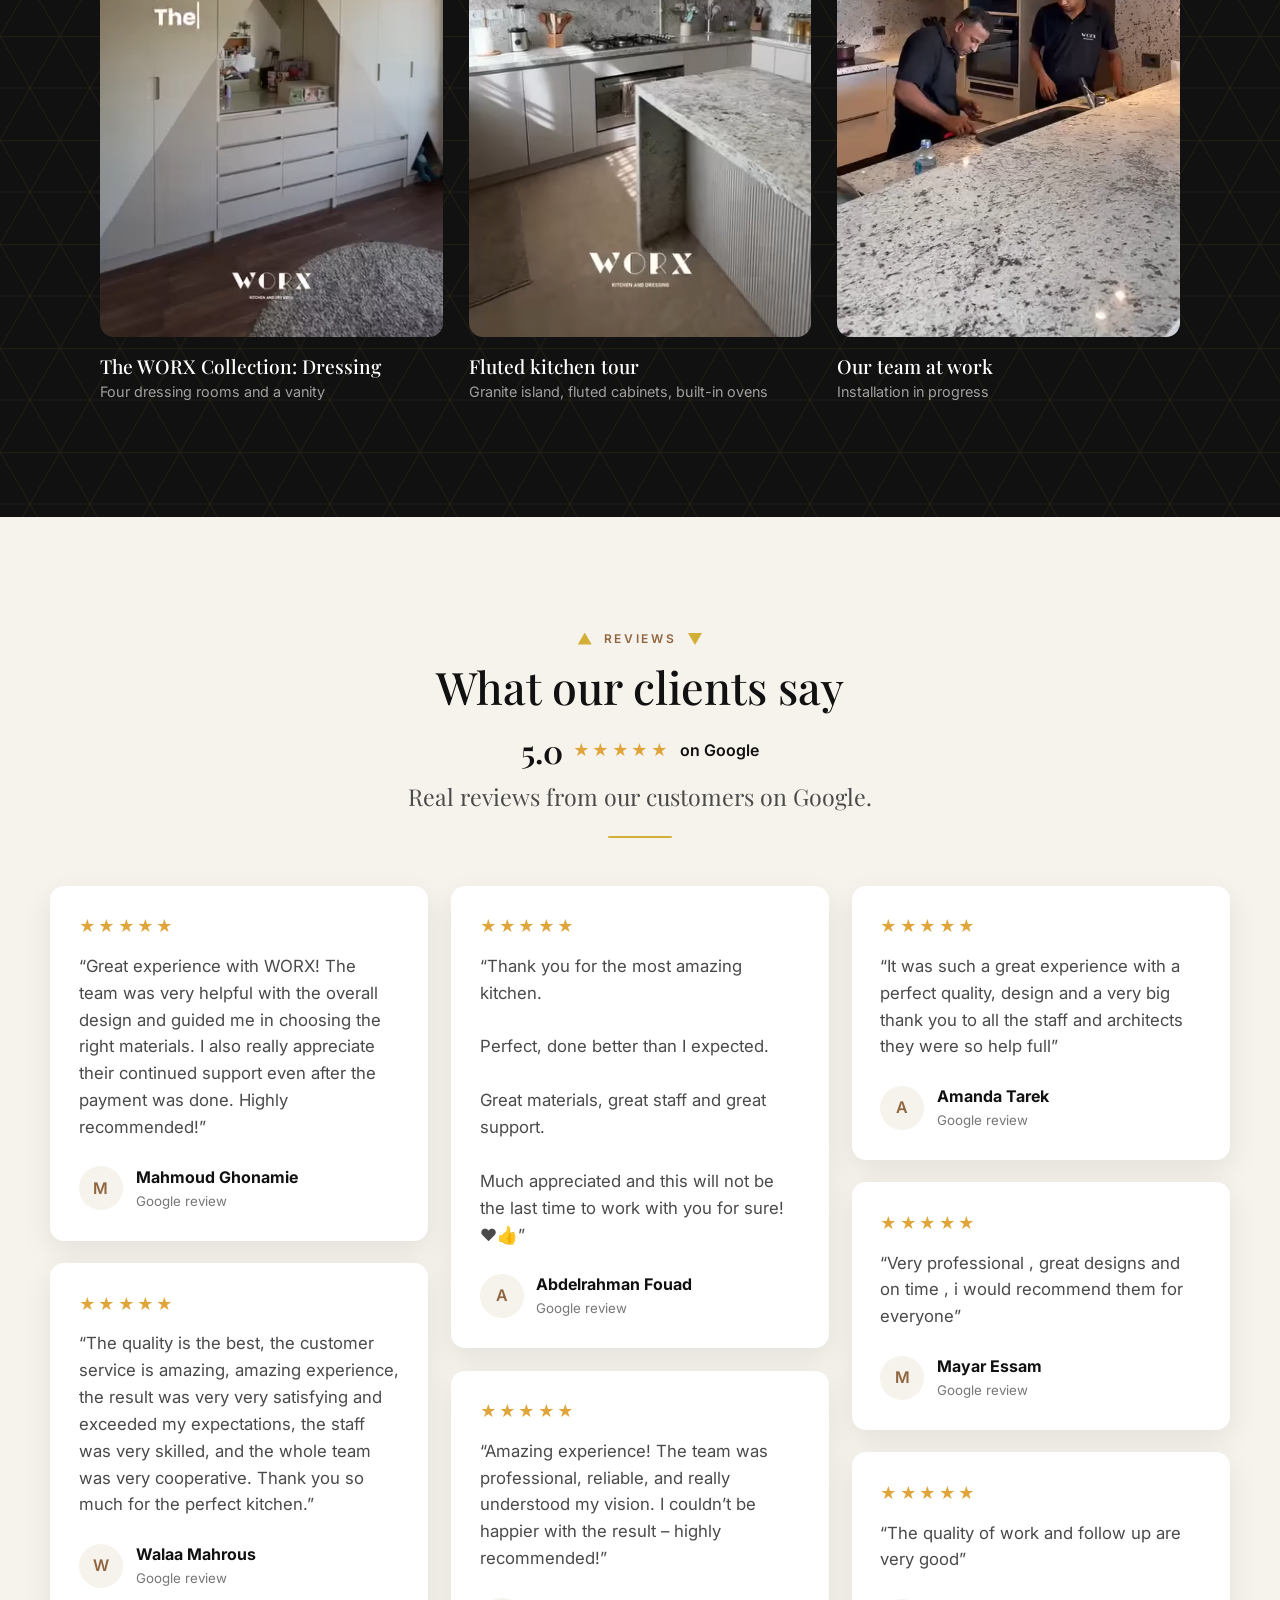
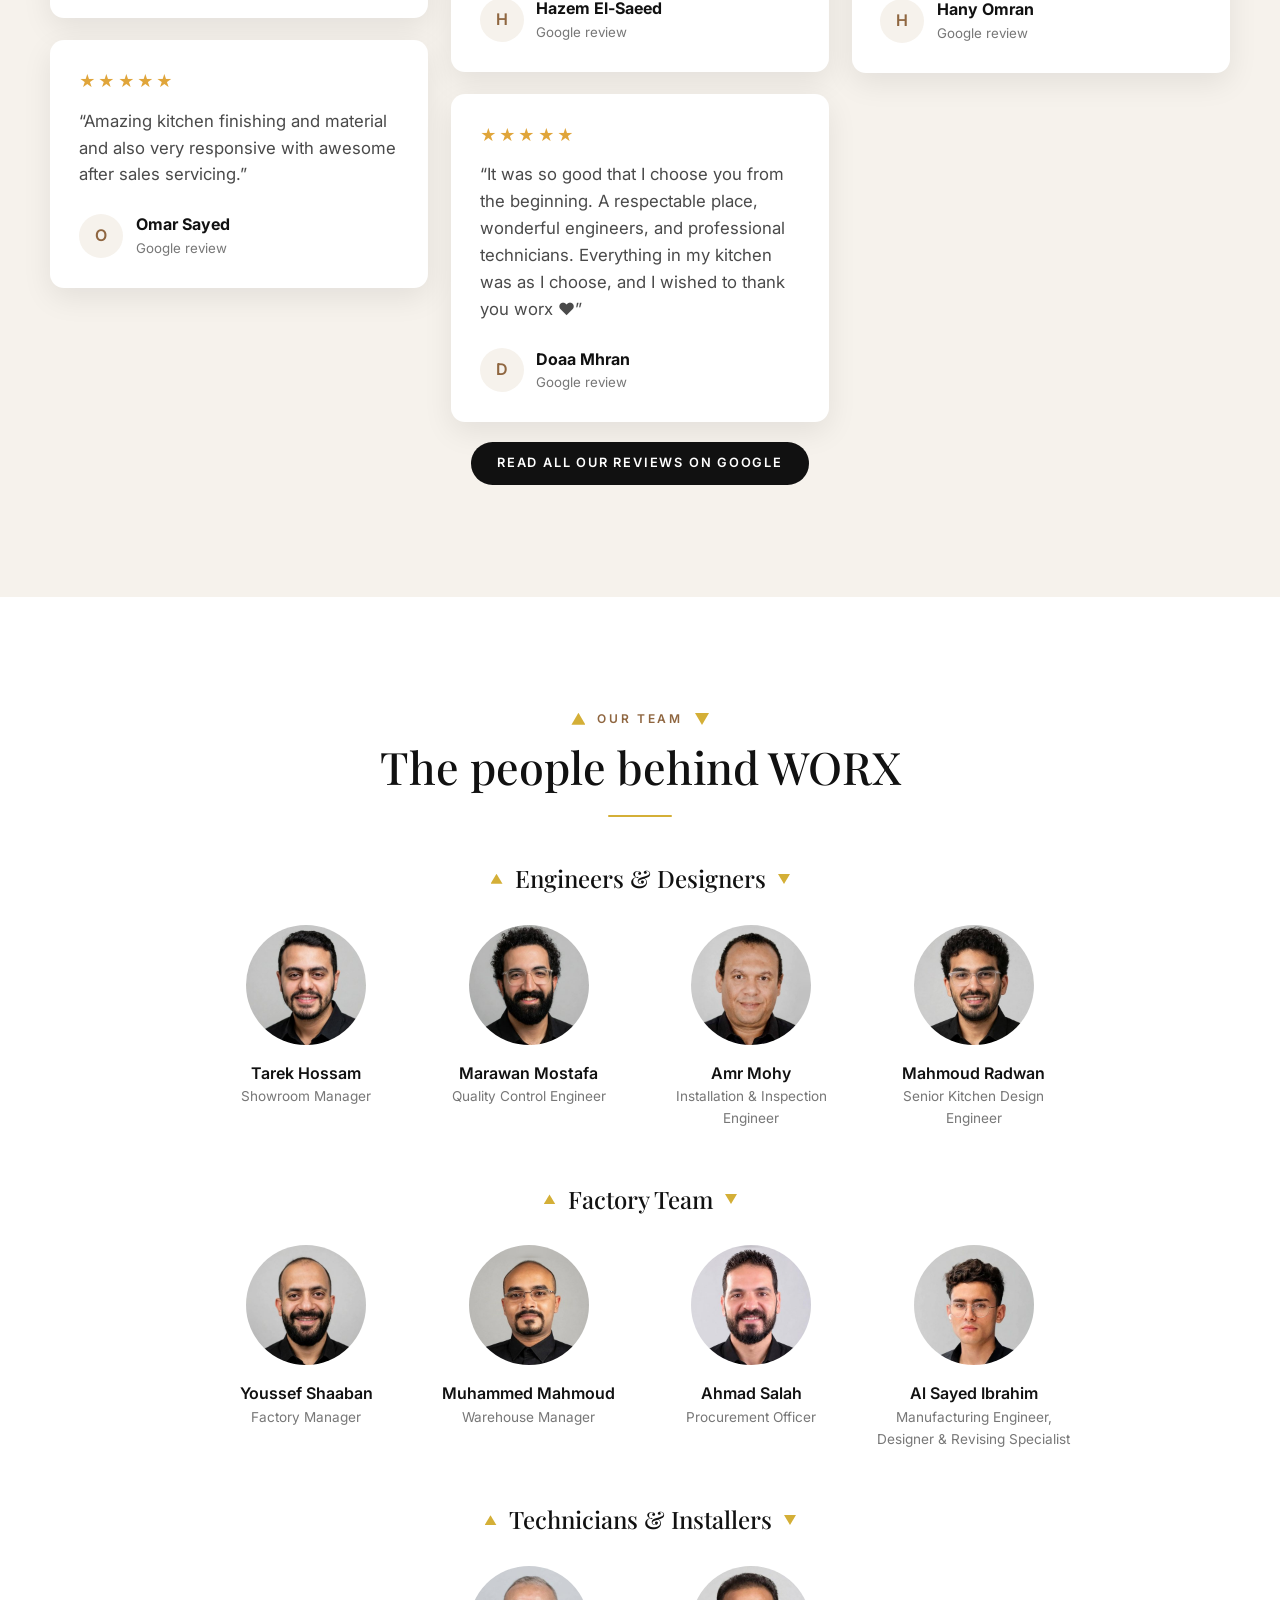
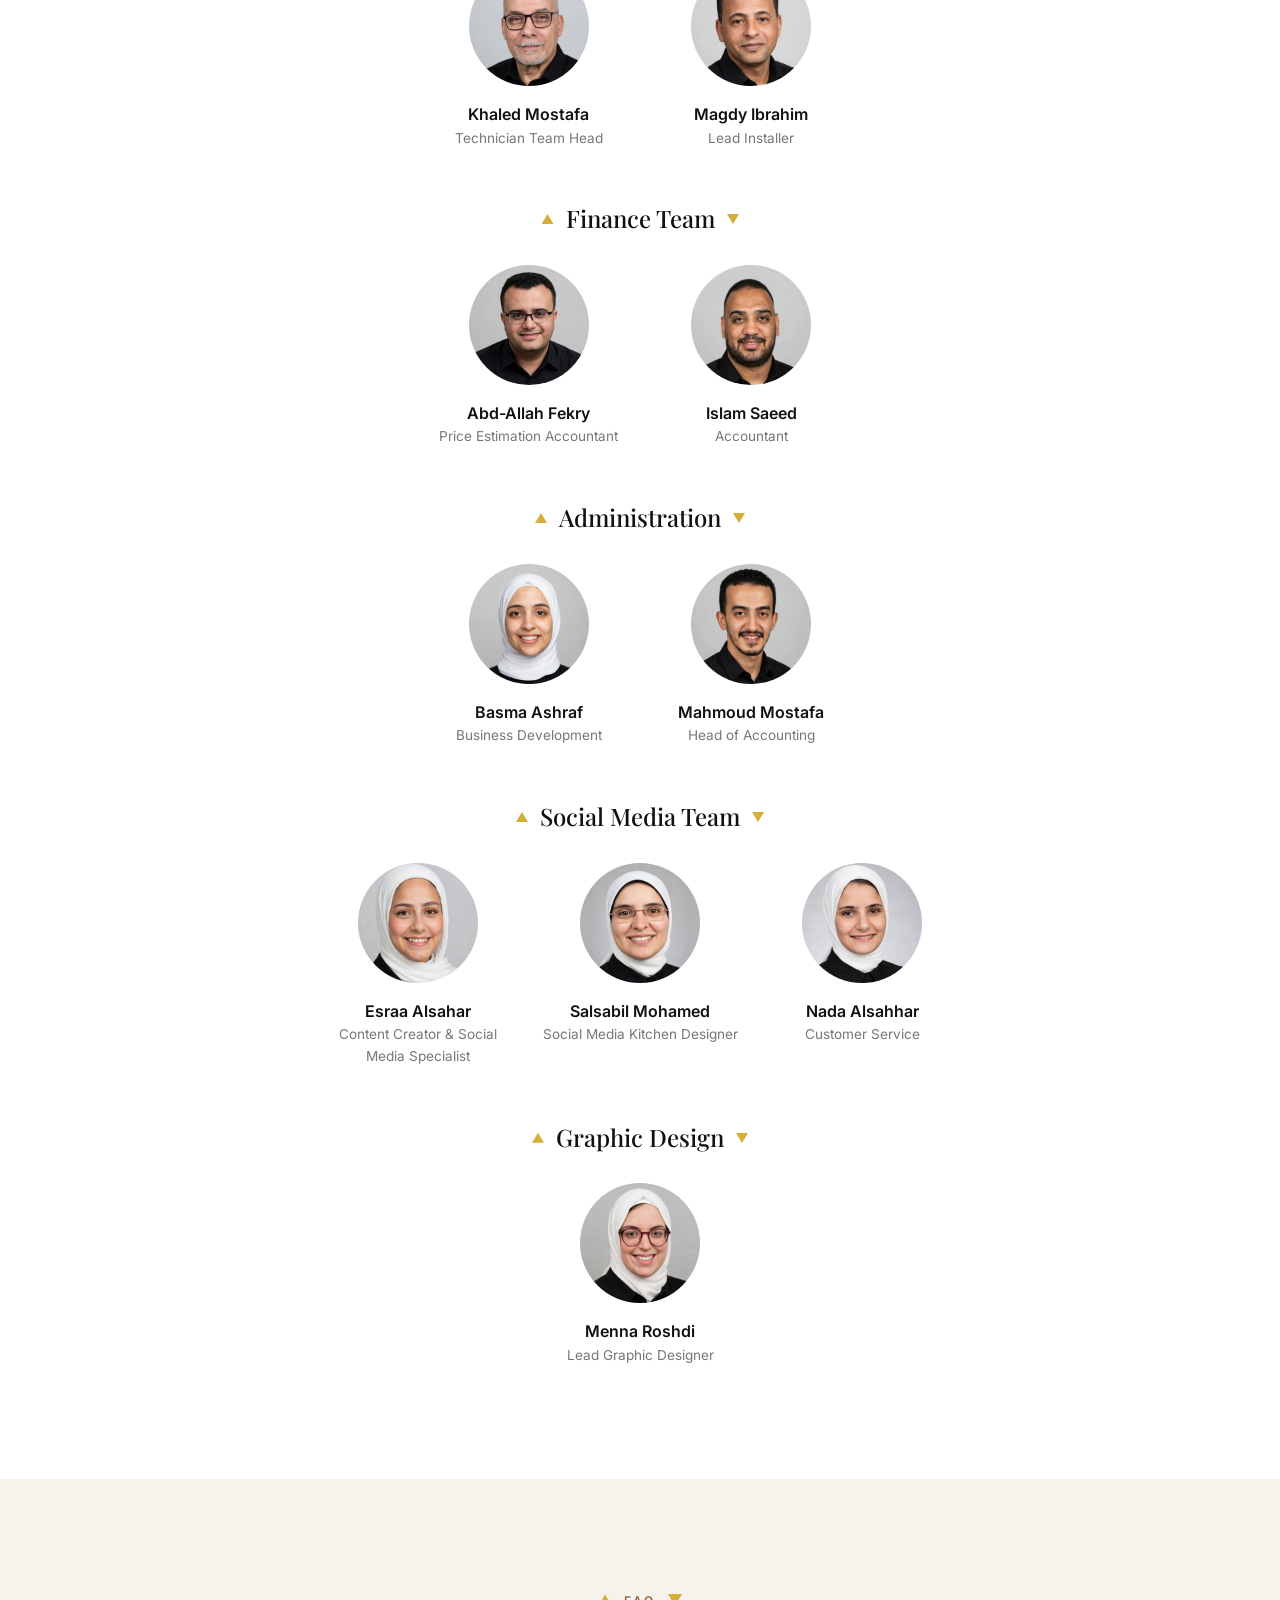
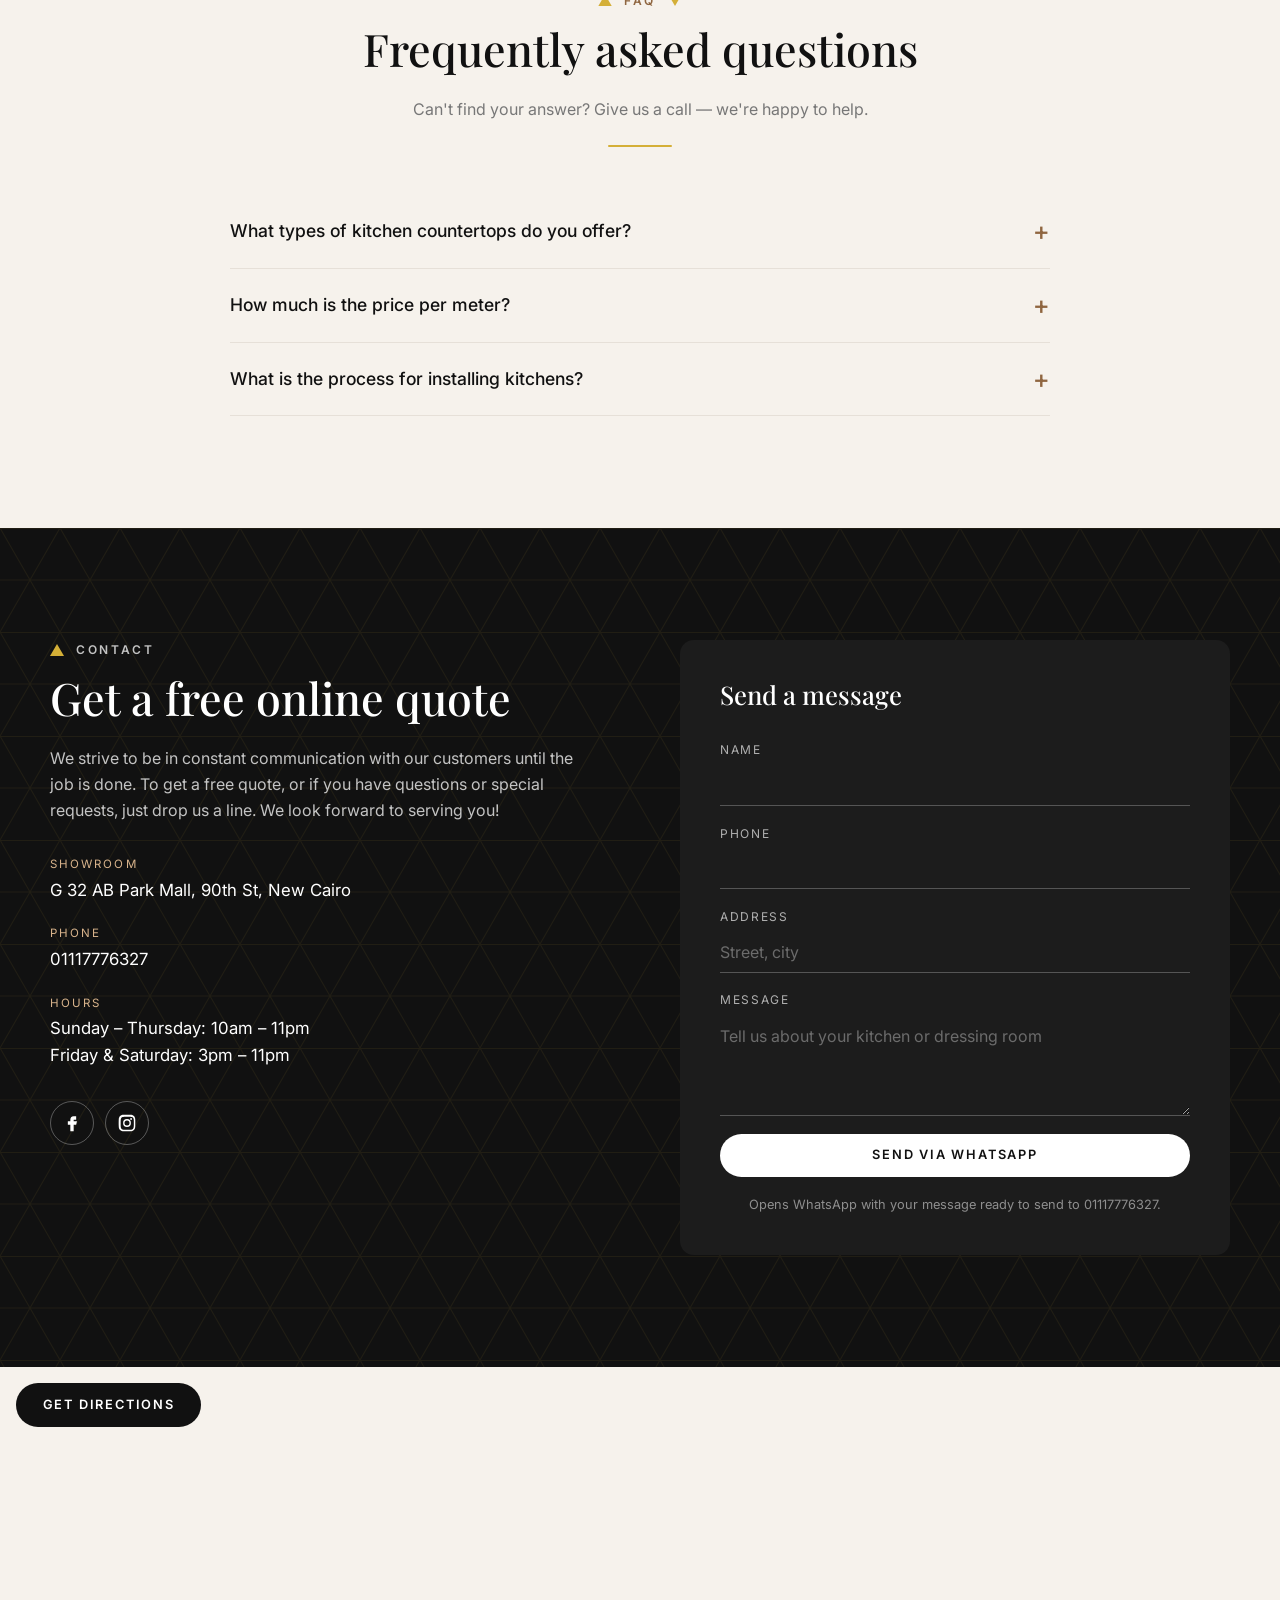
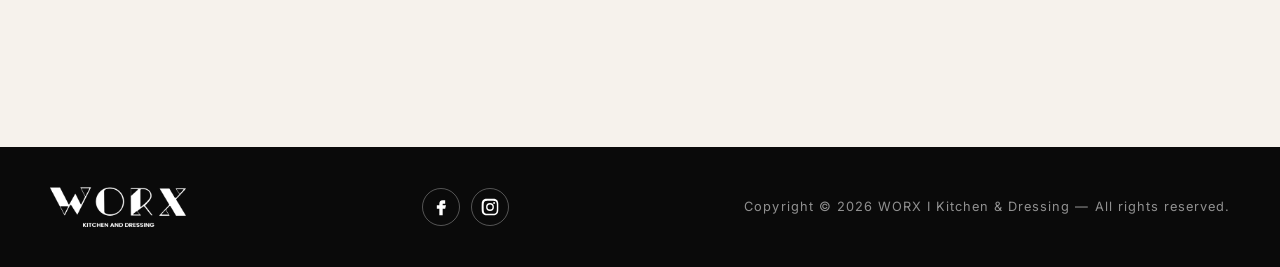
==== commit 02d5fa0a: "Menu: show the WORX Kids logo for the WORX Kids link Co-Authored-By: Claude Opus 5.5 <noreply@anthro" ====
--- a/index.html
+++ b/index.html
@@ -37,7 +37,7 @@
         <a href="#work">Our Work</a>
         <a href="#videos">Videos</a>
         <a href="#team">Team</a>
-        <a href="#" class="nav__kids" data-soon="kids">WORX Kids</a>
+        <a href="#" class="nav__kids" data-soon="kids"><img src="assets/img/worx-kids-logo.png" alt="WORX Kids" width="166" height="26"></a>
         <a href="#reviews">Reviews</a>
         <a href="#contact">Contact</a>
         <a href="#" class="btn btn--dark nav__cta" data-soon="shop">Shop</a>
--- a/styles.css
+++ b/styles.css
@@ -335,7 +335,13 @@
 @media (max-width: 480px) { .chat__panel { height: calc(100vh - 32px); } }
 
 /* WORX Kids (coming soon) */
-.nav a.nav__kids { color: var(--wood-dark); font-weight: 600; }
+.nav a.nav__kids { display: inline-flex; align-items: center; }
+.nav a.nav__kids::after { display: none; }
+.nav__kids img { height: 22px; width: auto; transition: transform .2s; }
+.nav a.nav__kids:hover img { transform: scale(1.06); }
+@media (min-width: 901px) and (max-width: 1120px) { .nav__kids img { height: 17px; } }
+@media (min-width: 901px) and (max-width: 990px) { .nav__kids img { height: 14px; } }
+@media (max-width: 900px) { .nav__kids img { height: 22px; } }
 .soon { position: fixed; inset: 0; z-index: 110; background: rgba(0,0,0,.6); display: grid; place-items: center; padding: 16px; }
 .soon[hidden] { display: none; }
 .soon__box { position: relative; width: min(380px, 100%); background: #fff; border-radius: 18px; padding: 2.4rem 2rem 2rem; text-align: center; box-shadow: 0 20px 60px rgba(0,0,0,.3); }
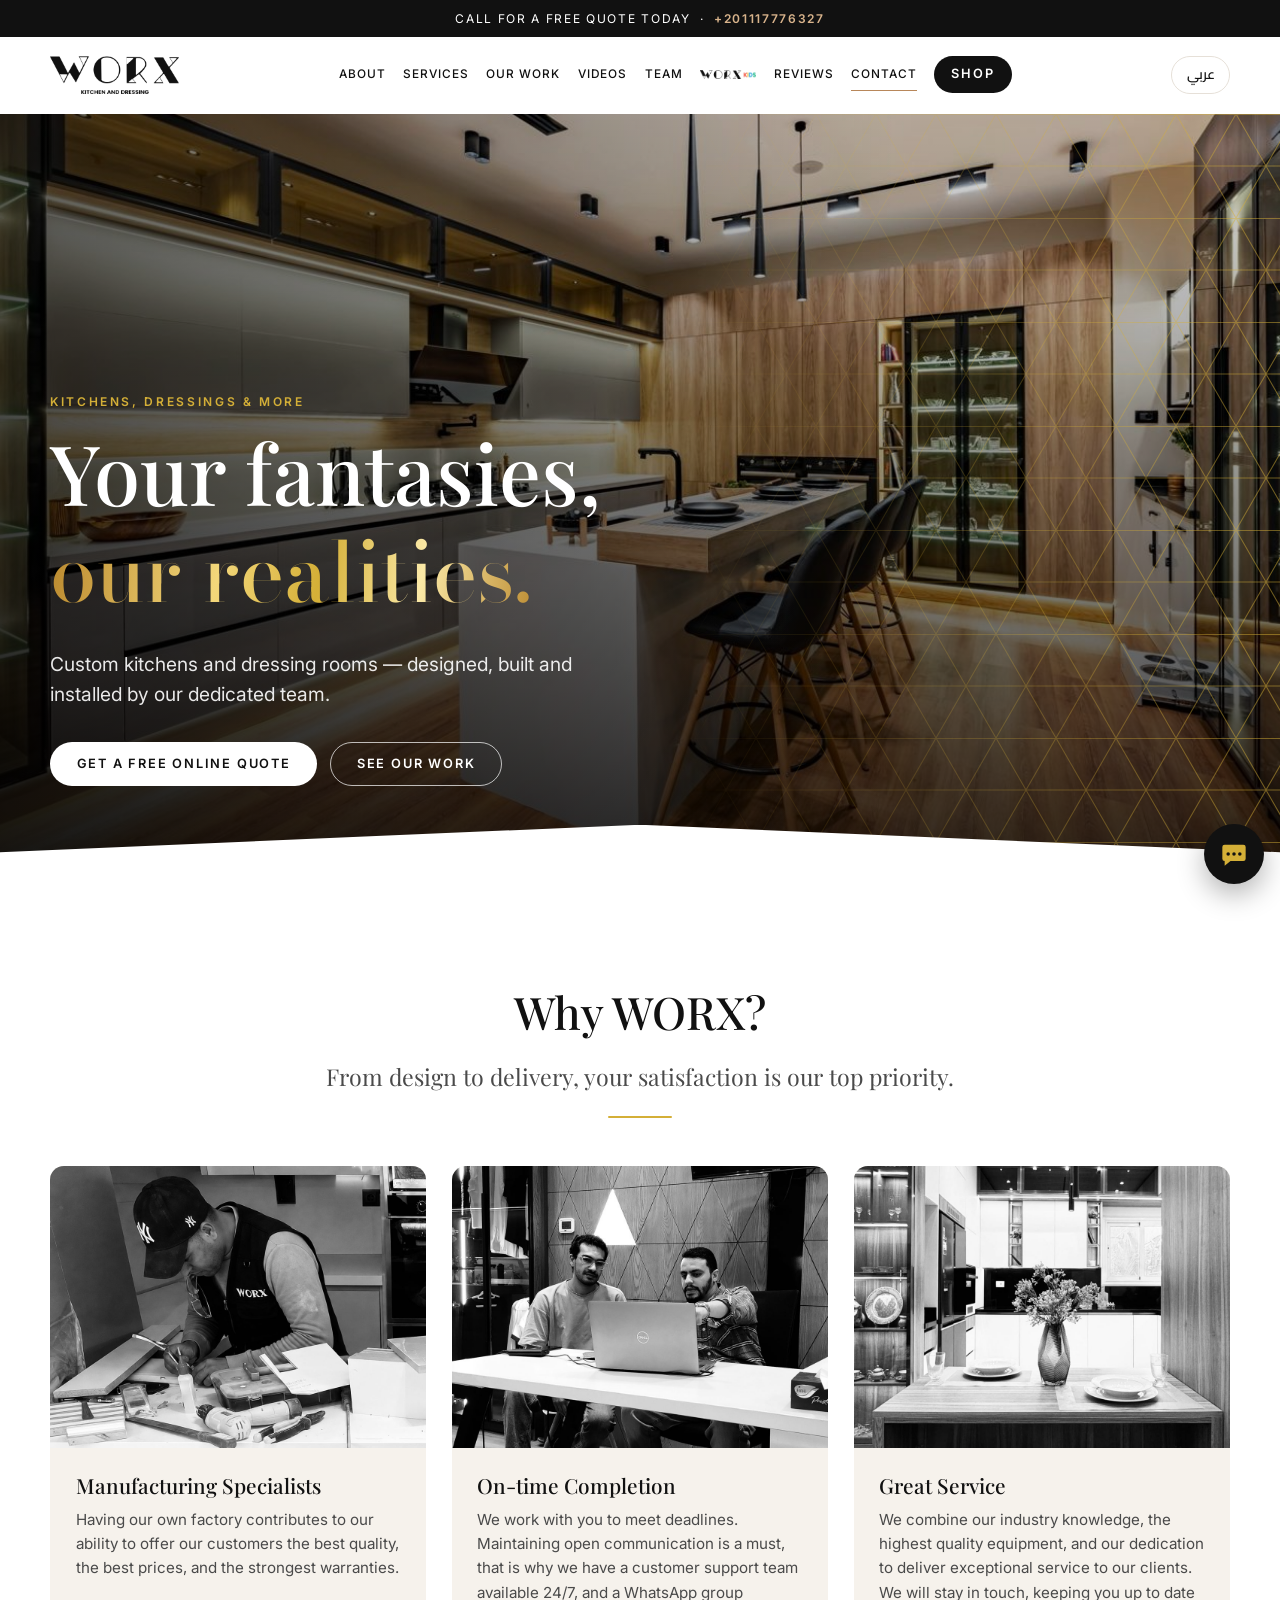
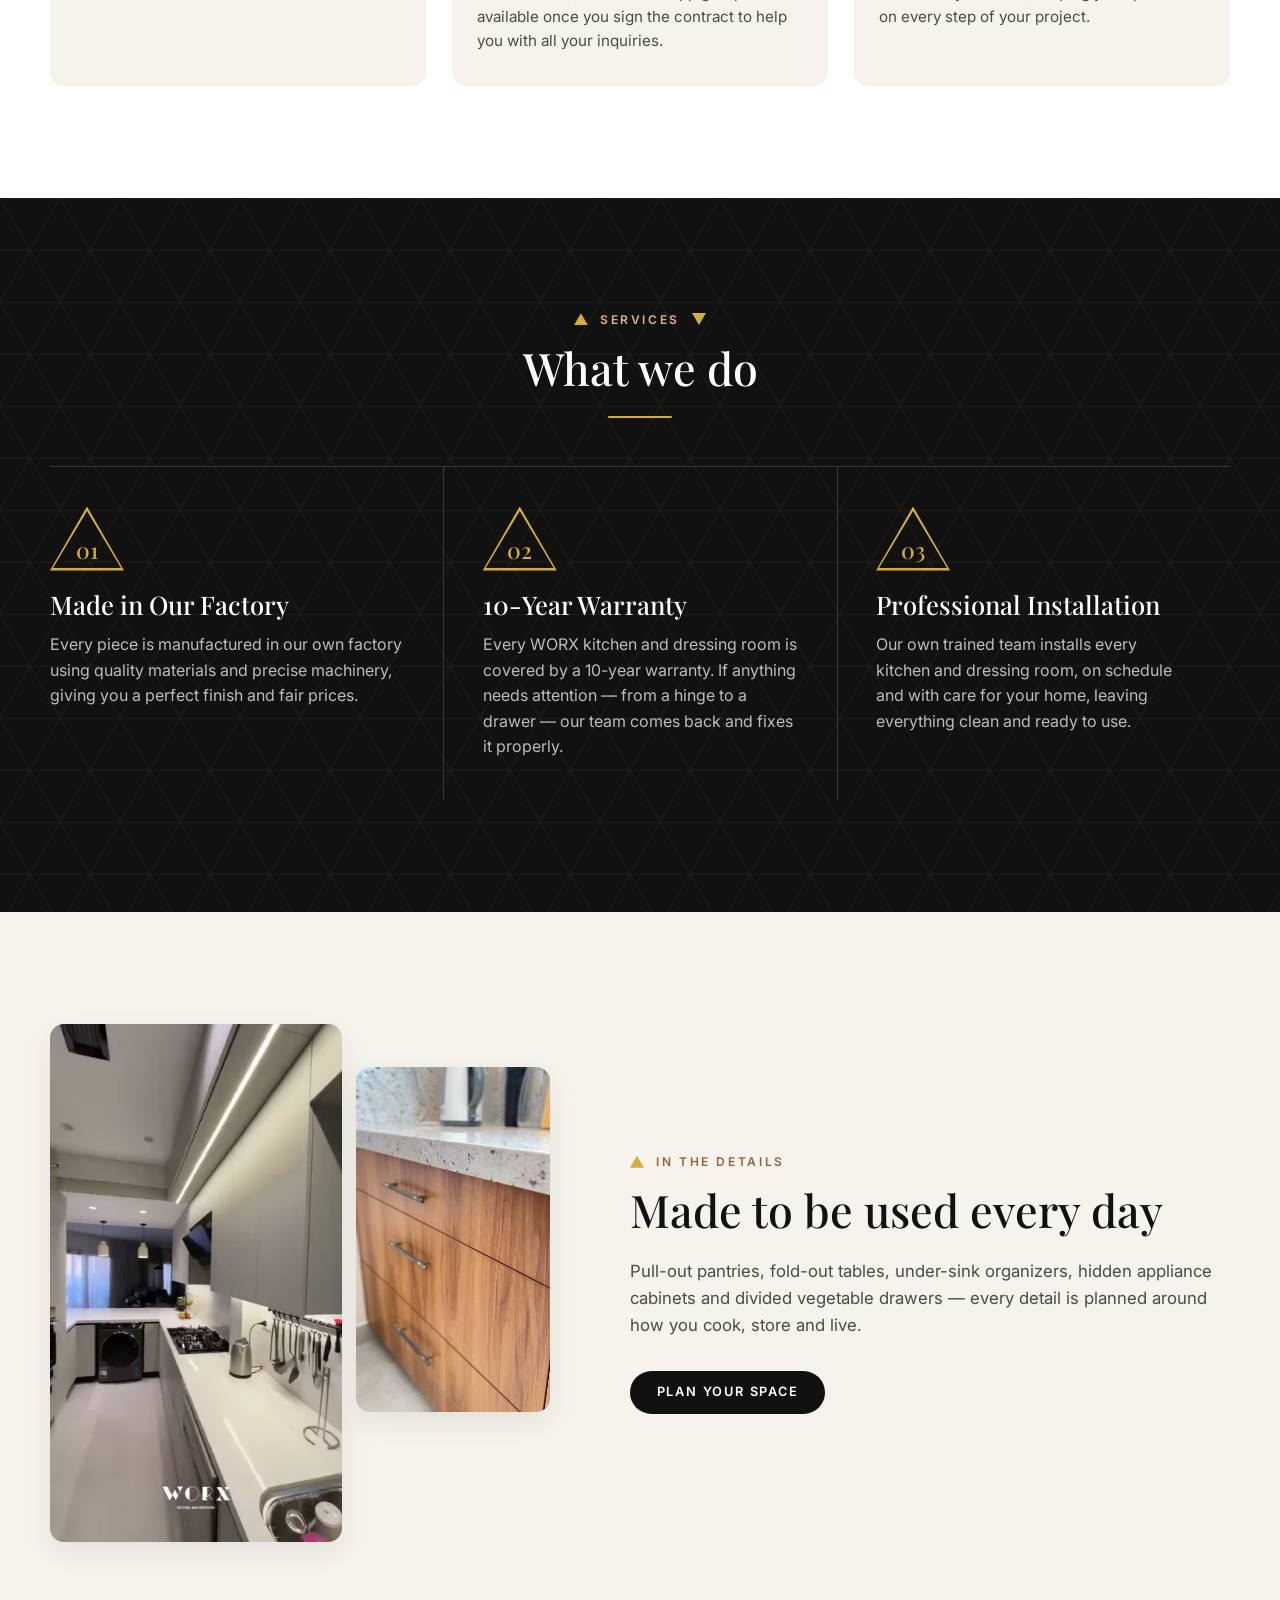
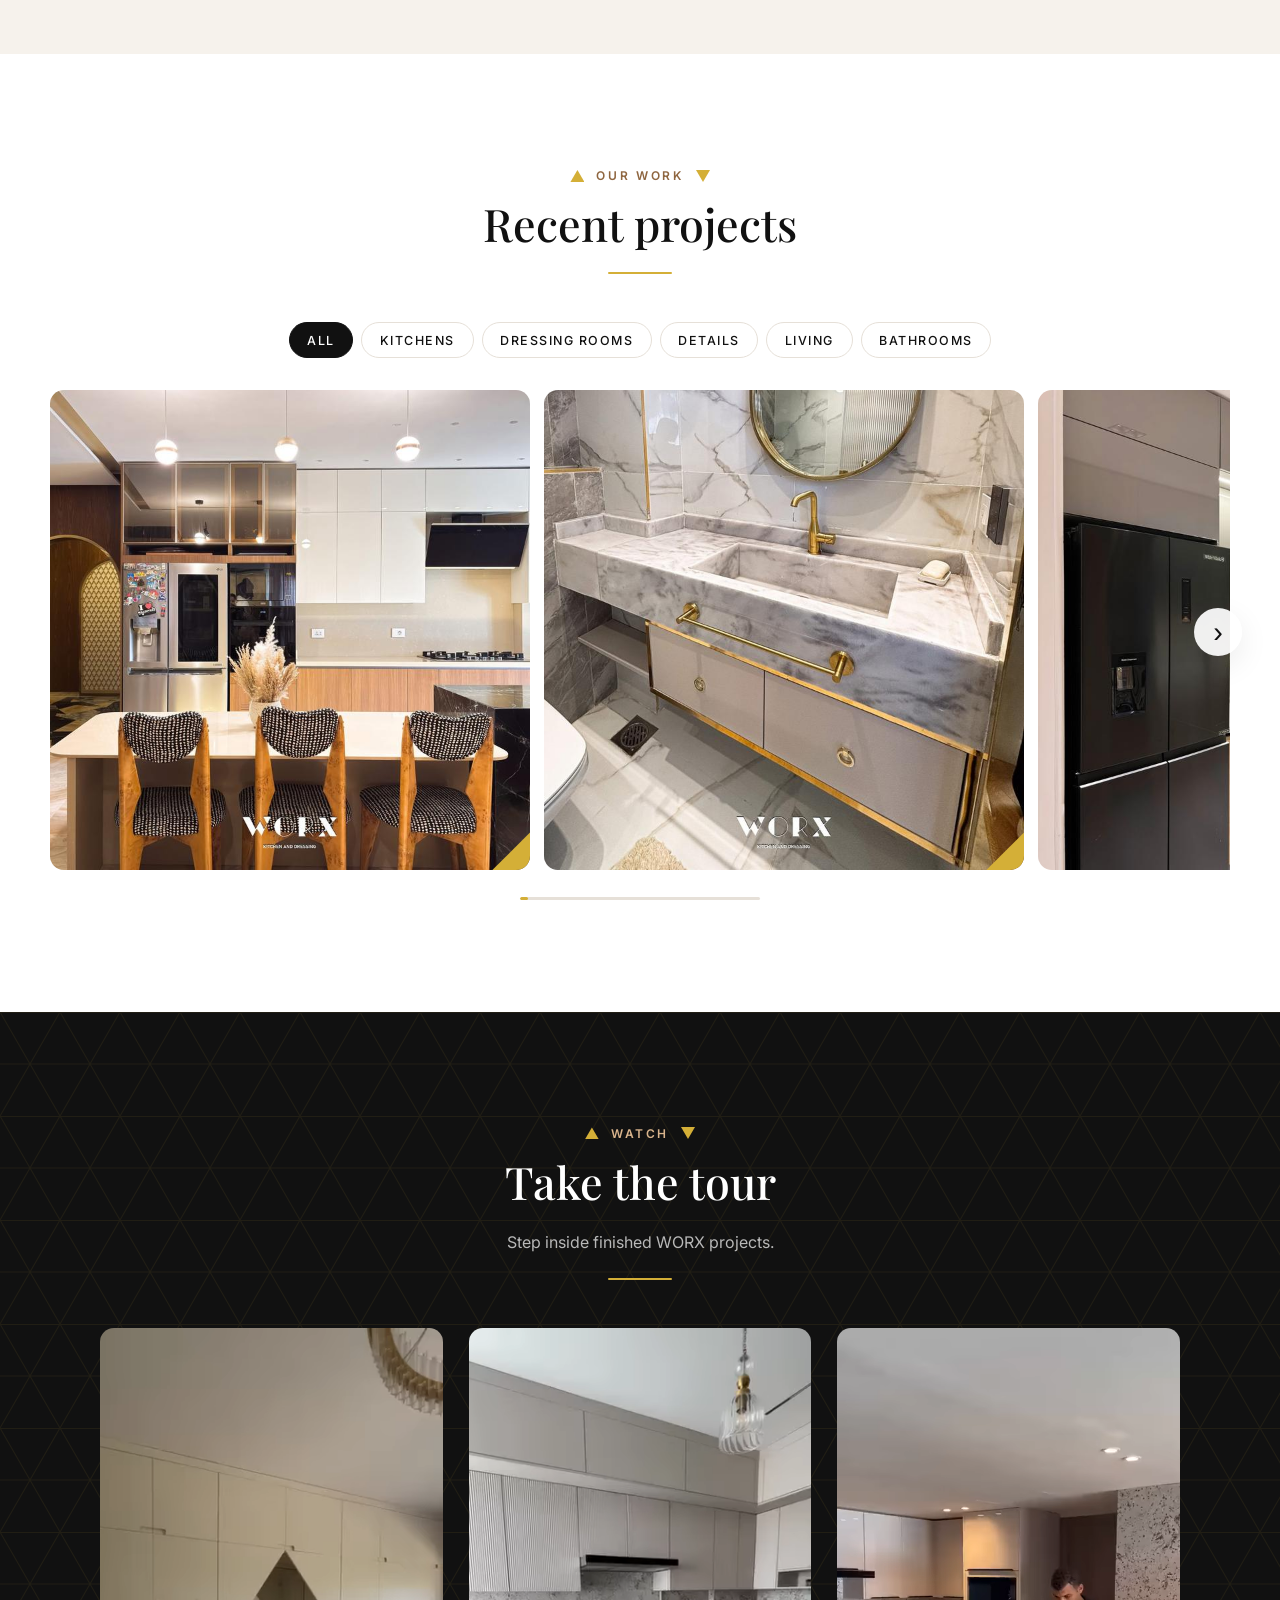
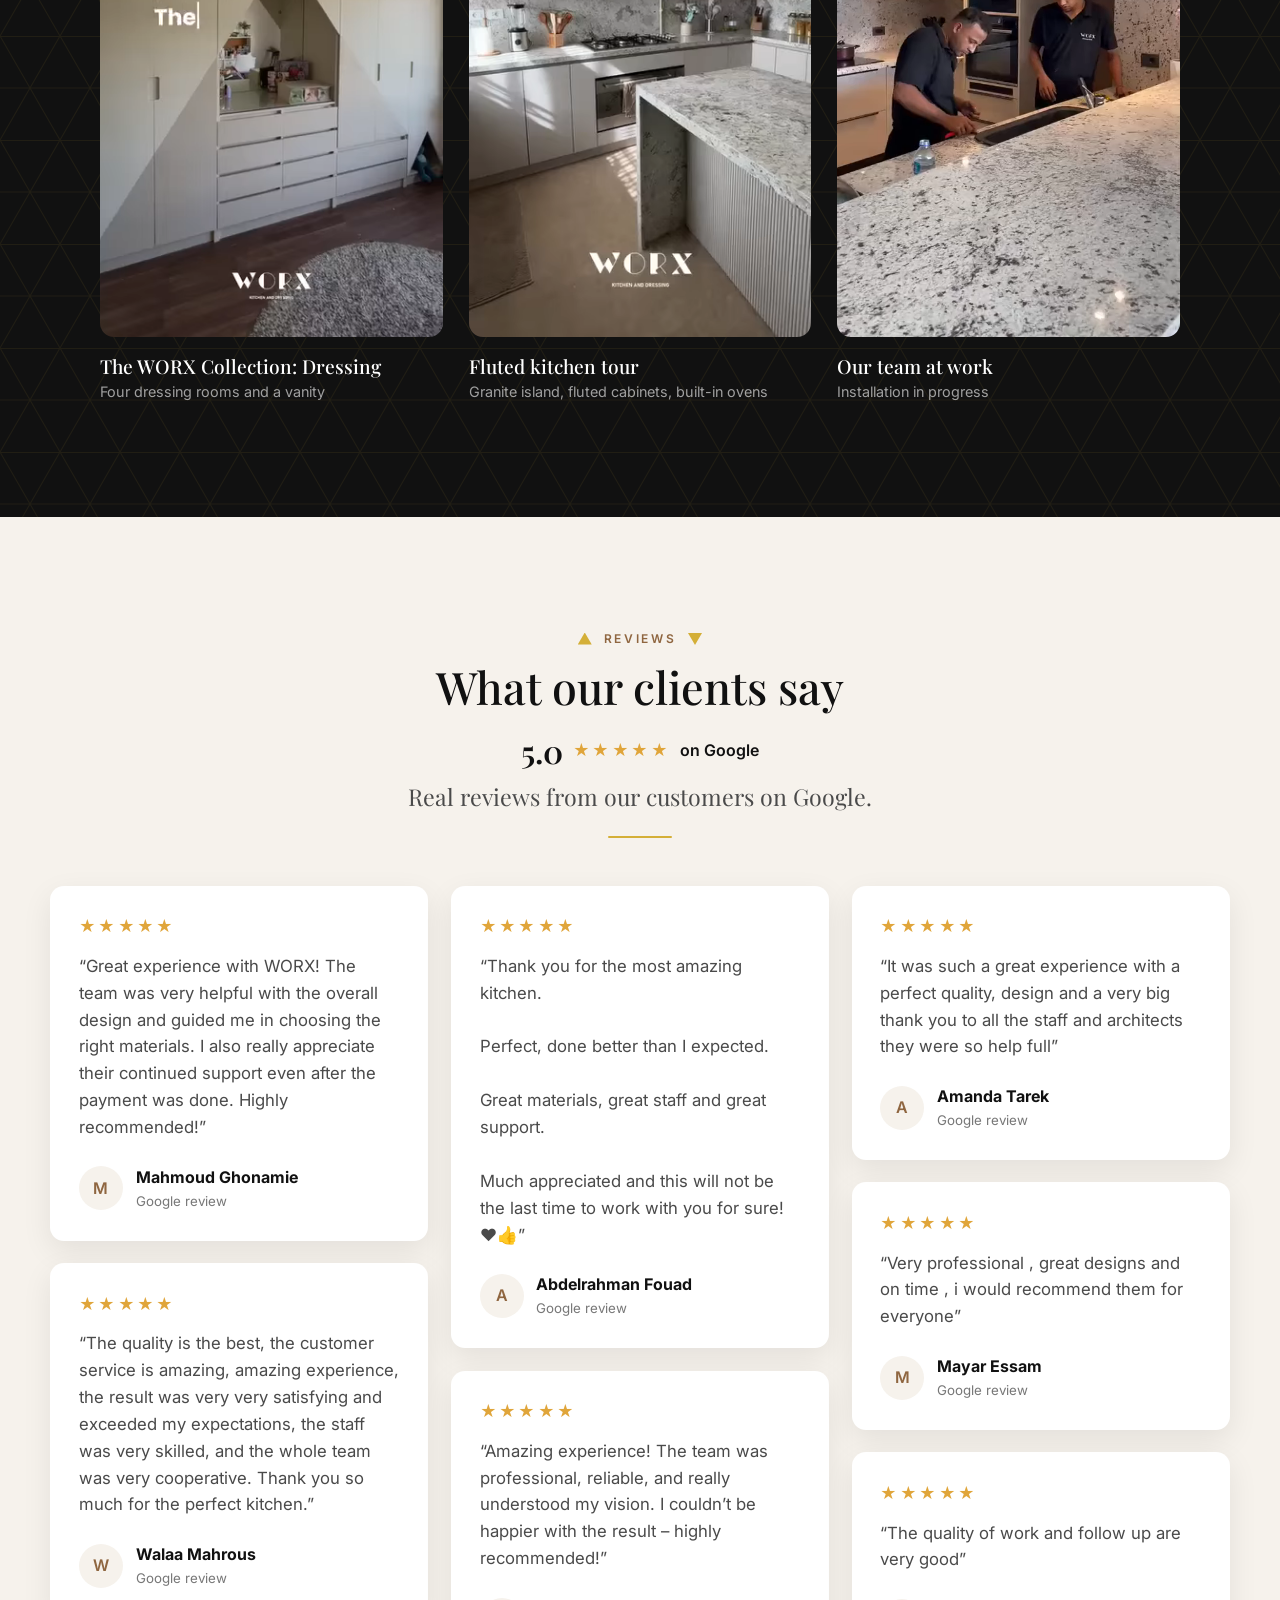
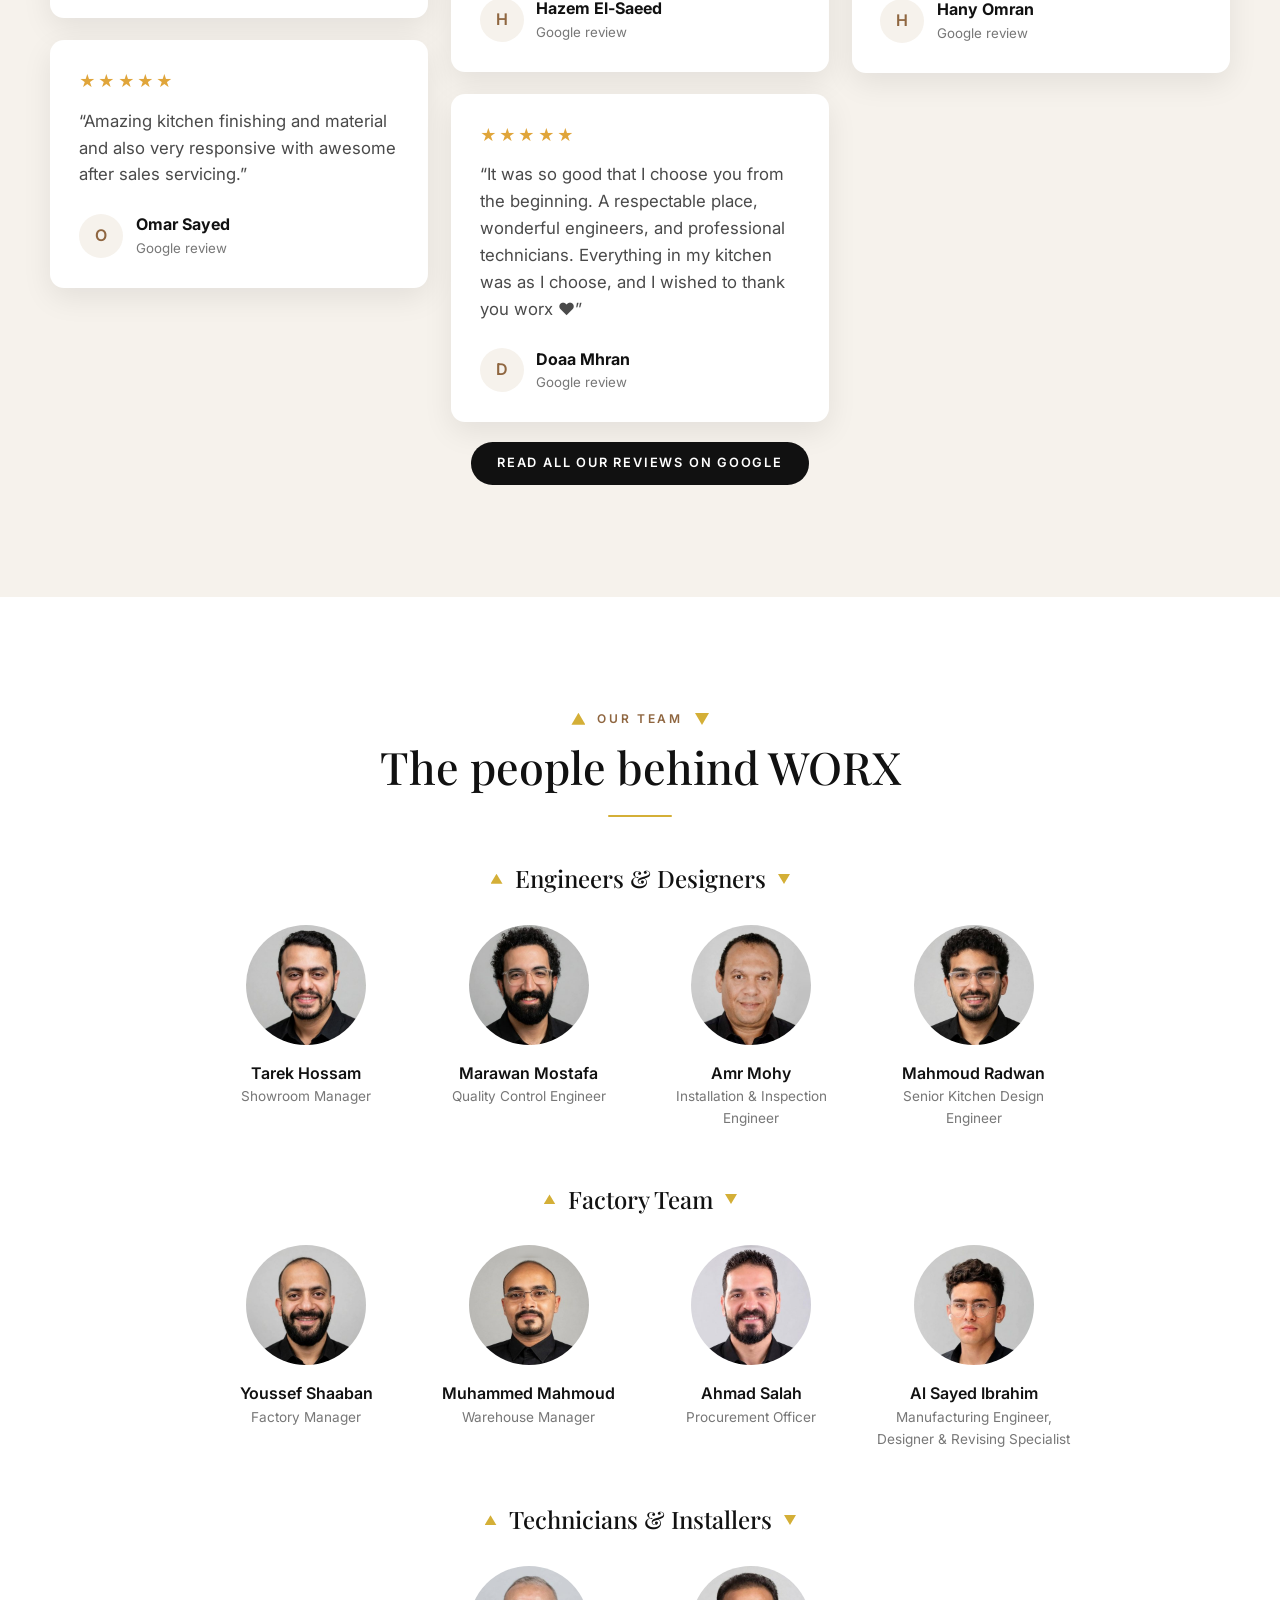
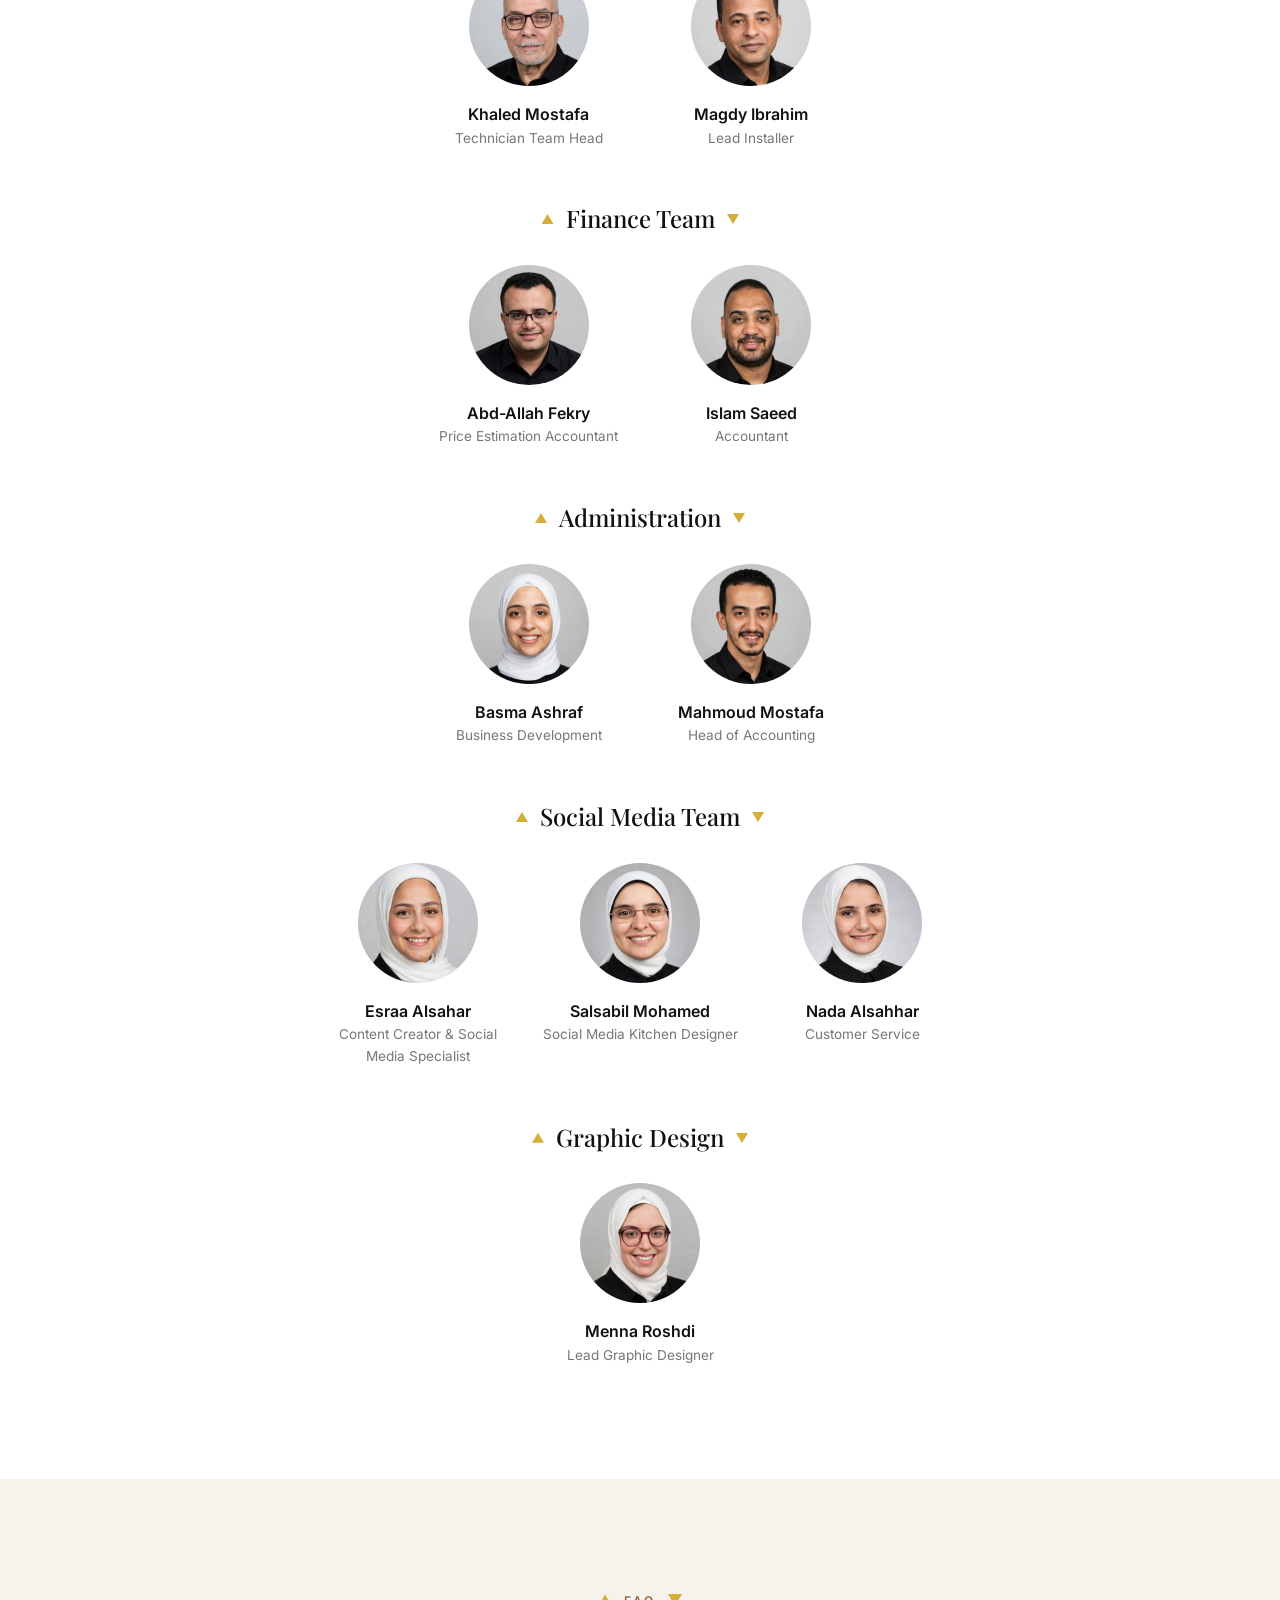
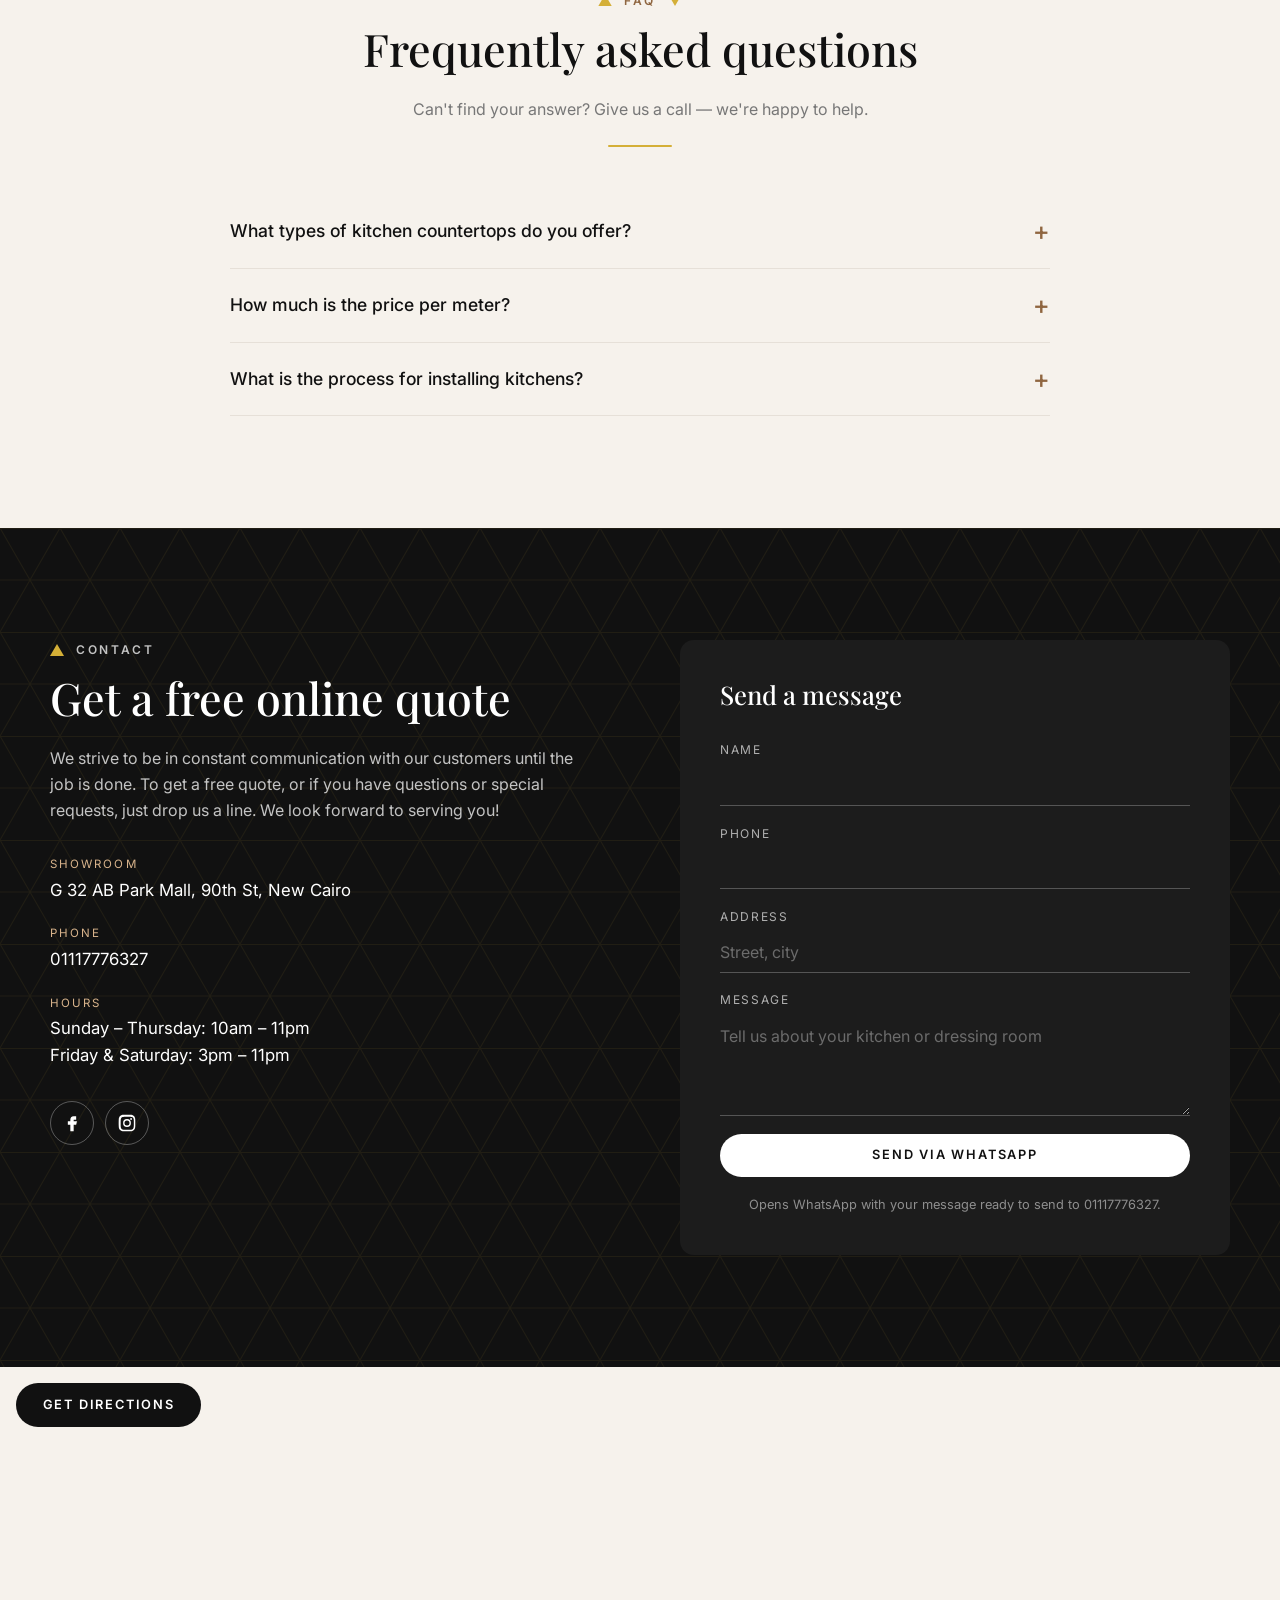
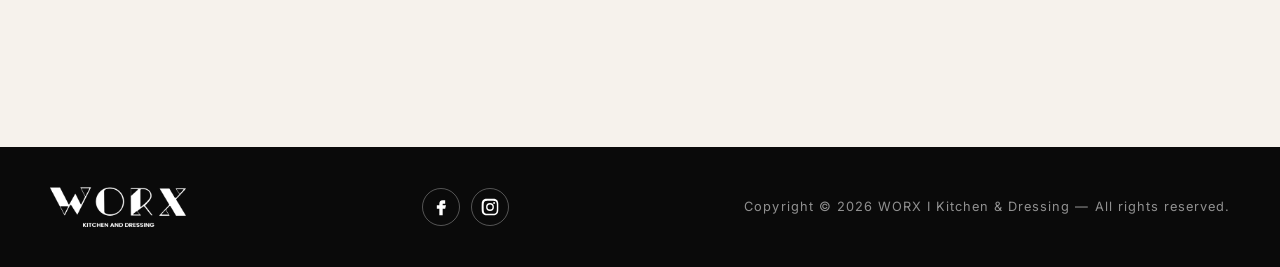
==== commit 0685a379: "Gallery: remove coffee corner photo Co-Authored-By: Claude Opus 5.5 <noreply@anthropic.com> Claude-S" ====
--- a/index.html
+++ b/index.html
@@ -193,9 +193,6 @@
           <button class="gallery__item" data-cat="bathrooms" data-full="assets/img/work/terracotta-vanity-front.jpg">
             <img src="assets/img/work/terracotta-vanity-front-sm.jpg" width="720" height="720" alt="Terracotta vessel sink on a wood and burgundy vanity" loading="lazy">
           </button>
-          <button class="gallery__item" data-cat="kitchens" data-full="assets/img/work/coffee-corner-oak-shelves.jpg">
-            <img src="assets/img/work/coffee-corner-oak-shelves-sm.jpg" width="719" height="720" alt="Coffee corner with lit oak shelving and marble counter" loading="lazy">
-          </button>
           <button class="gallery__item" data-cat="kitchens" data-full="assets/img/work/white-units-coffee-niche.jpg">
             <img src="assets/img/work/white-units-coffee-niche-sm.jpg" width="720" height="720" alt="White tall units with a lit oak coffee niche and built-in ovens" loading="lazy">
           </button>
--- a/styles.css
+++ b/styles.css
@@ -337,11 +337,9 @@
 /* WORX Kids (coming soon) */
 .nav a.nav__kids { display: inline-flex; align-items: center; }
 .nav a.nav__kids::after { display: none; }
-.nav__kids img { height: 22px; width: auto; transition: transform .2s; }
+/* WORX in the logo is as tall as the capital letters of the other menu words; KIDS comes out smaller */
+.nav__kids img { height: .73em; width: auto; transition: transform .2s; }
 .nav a.nav__kids:hover img { transform: scale(1.06); }
-@media (min-width: 901px) and (max-width: 1120px) { .nav__kids img { height: 17px; } }
-@media (min-width: 901px) and (max-width: 990px) { .nav__kids img { height: 14px; } }
-@media (max-width: 900px) { .nav__kids img { height: 22px; } }
 .soon { position: fixed; inset: 0; z-index: 110; background: rgba(0,0,0,.6); display: grid; place-items: center; padding: 16px; }
 .soon[hidden] { display: none; }
 .soon__box { position: relative; width: min(380px, 100%); background: #fff; border-radius: 18px; padding: 2.4rem 2rem 2rem; text-align: center; box-shadow: 0 20px 60px rgba(0,0,0,.3); }
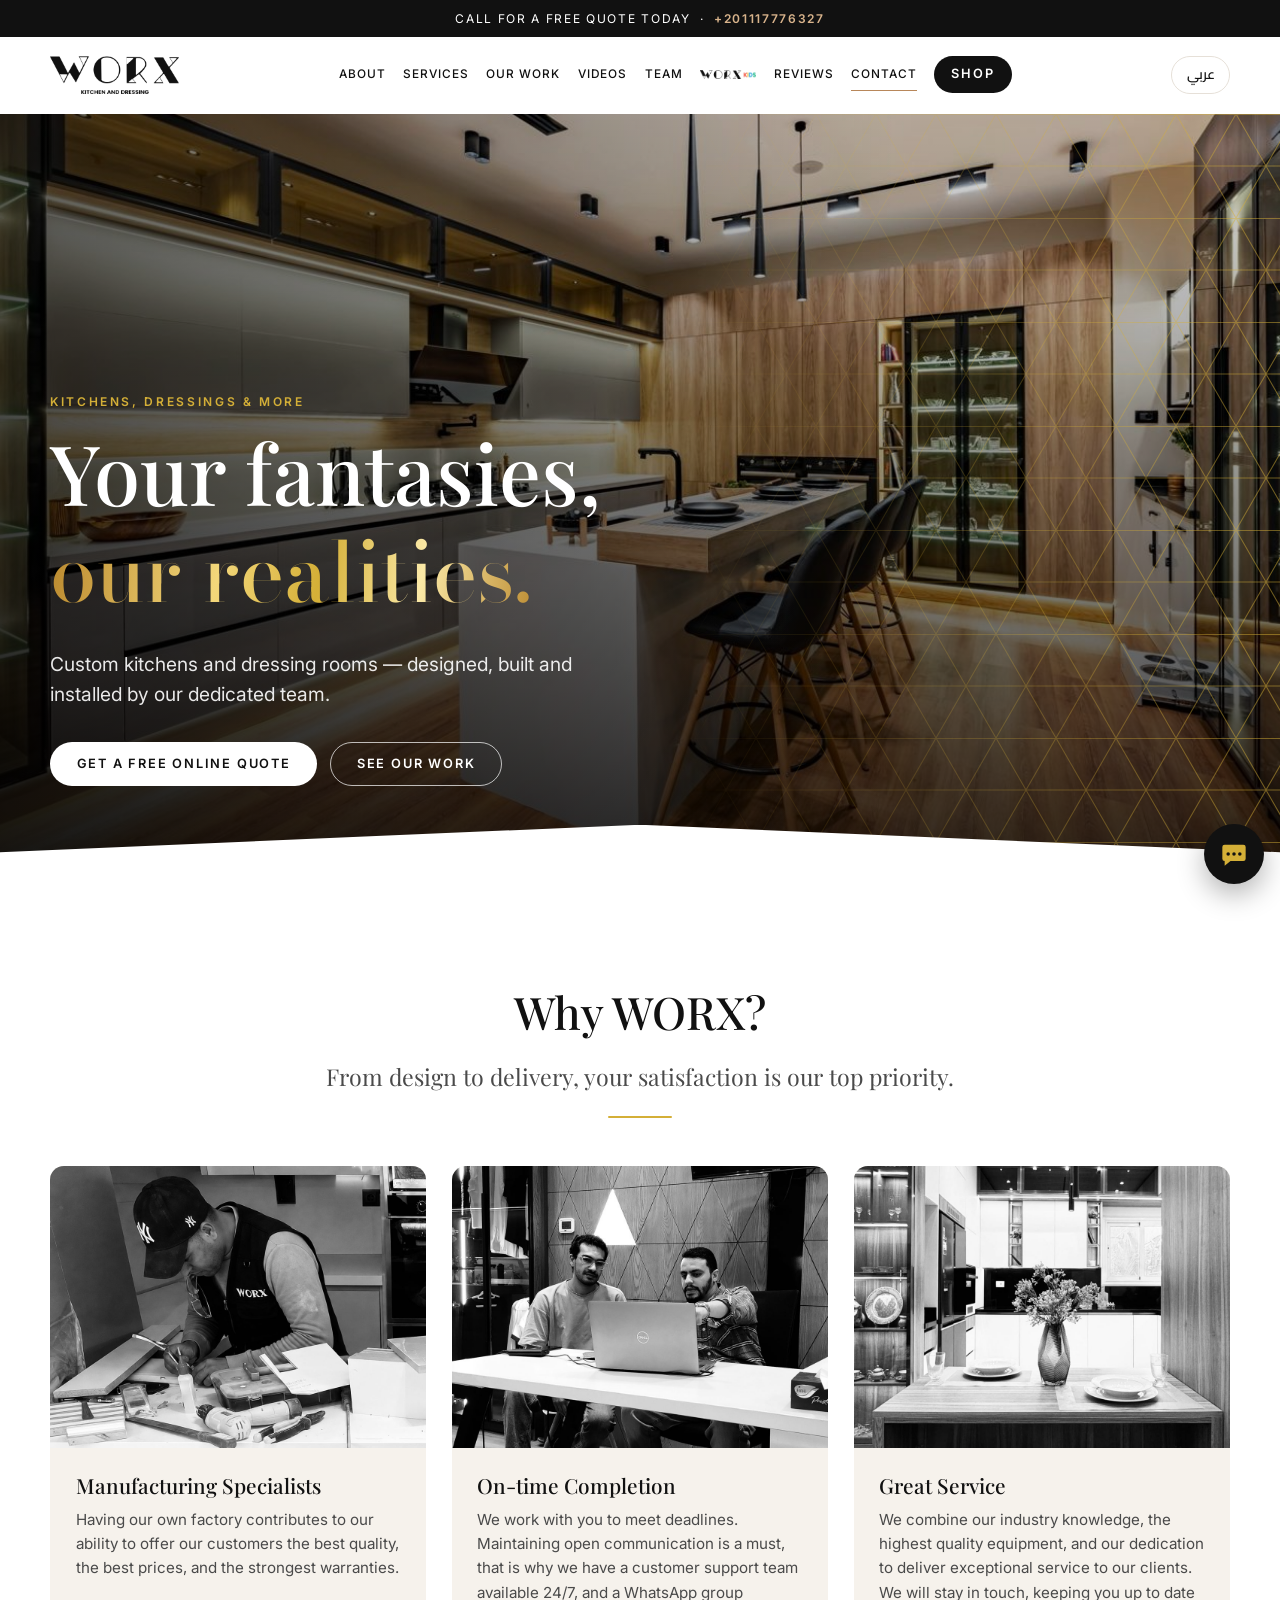
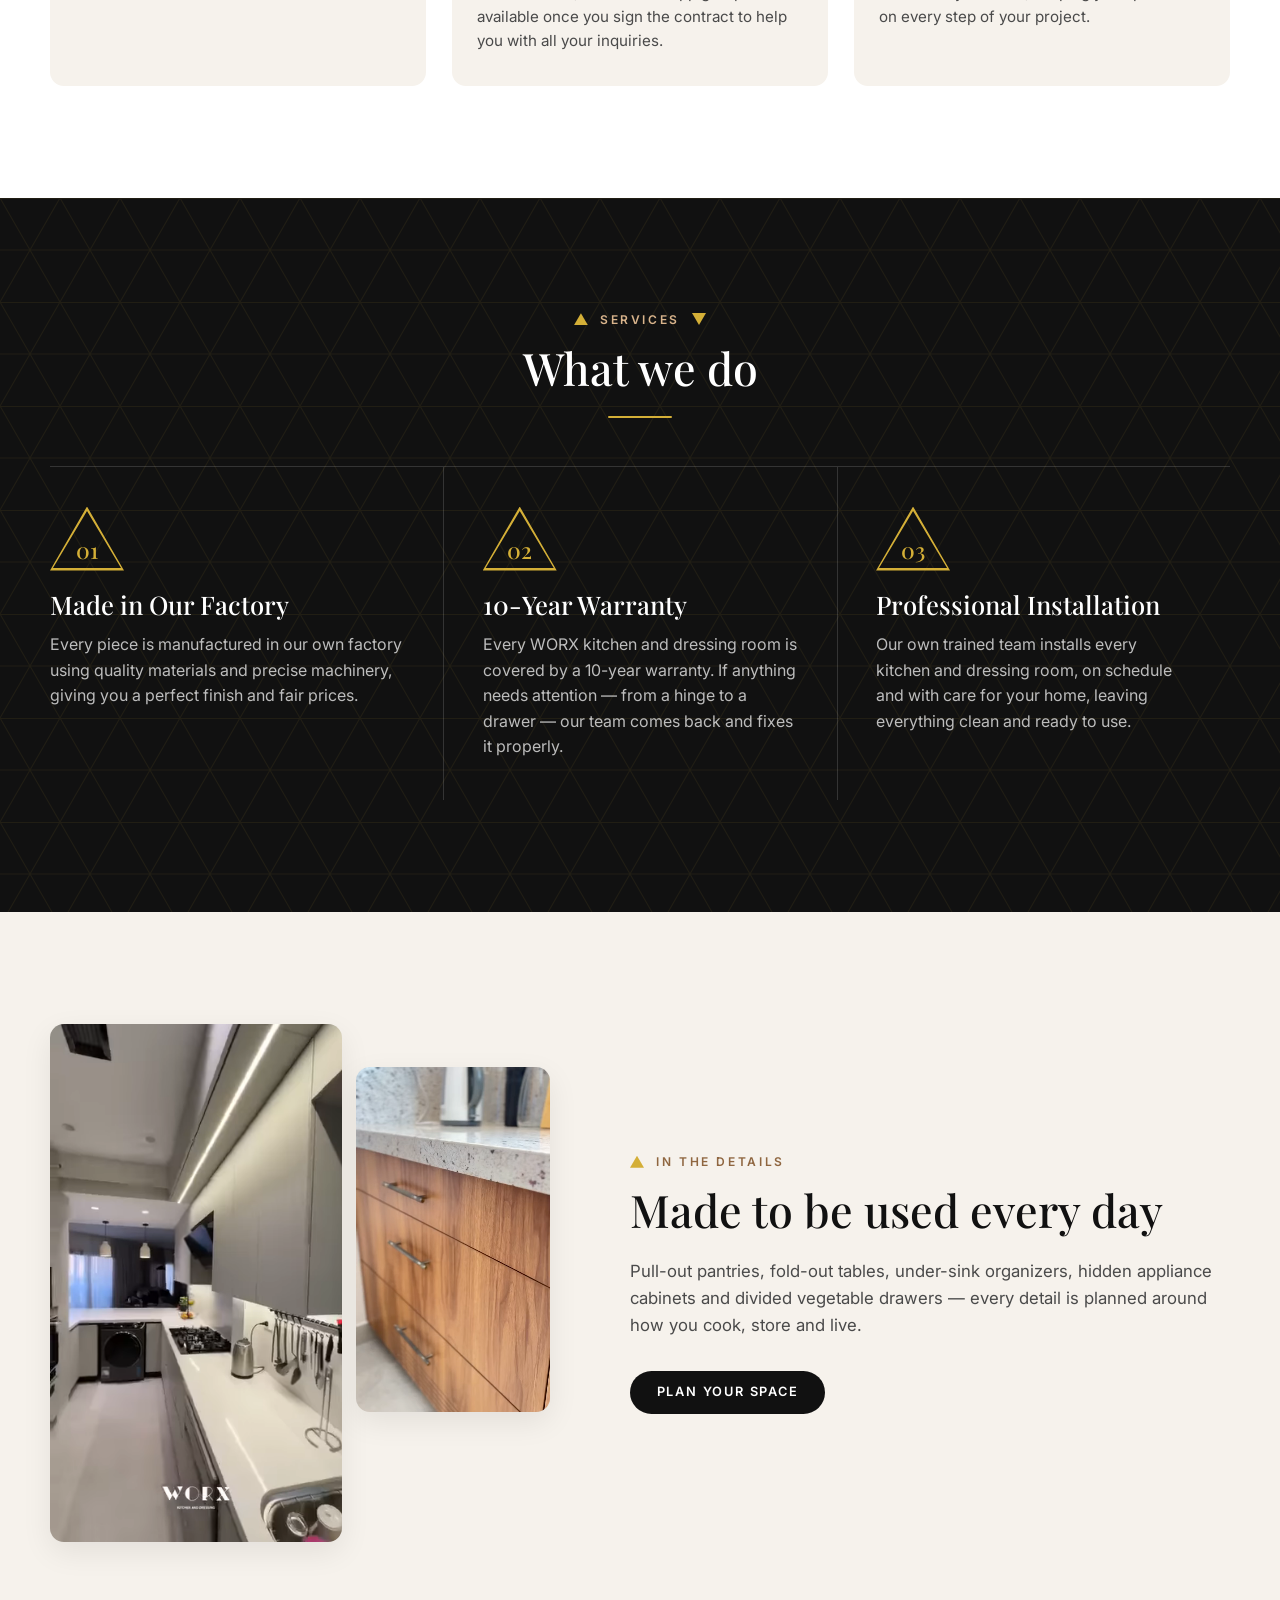
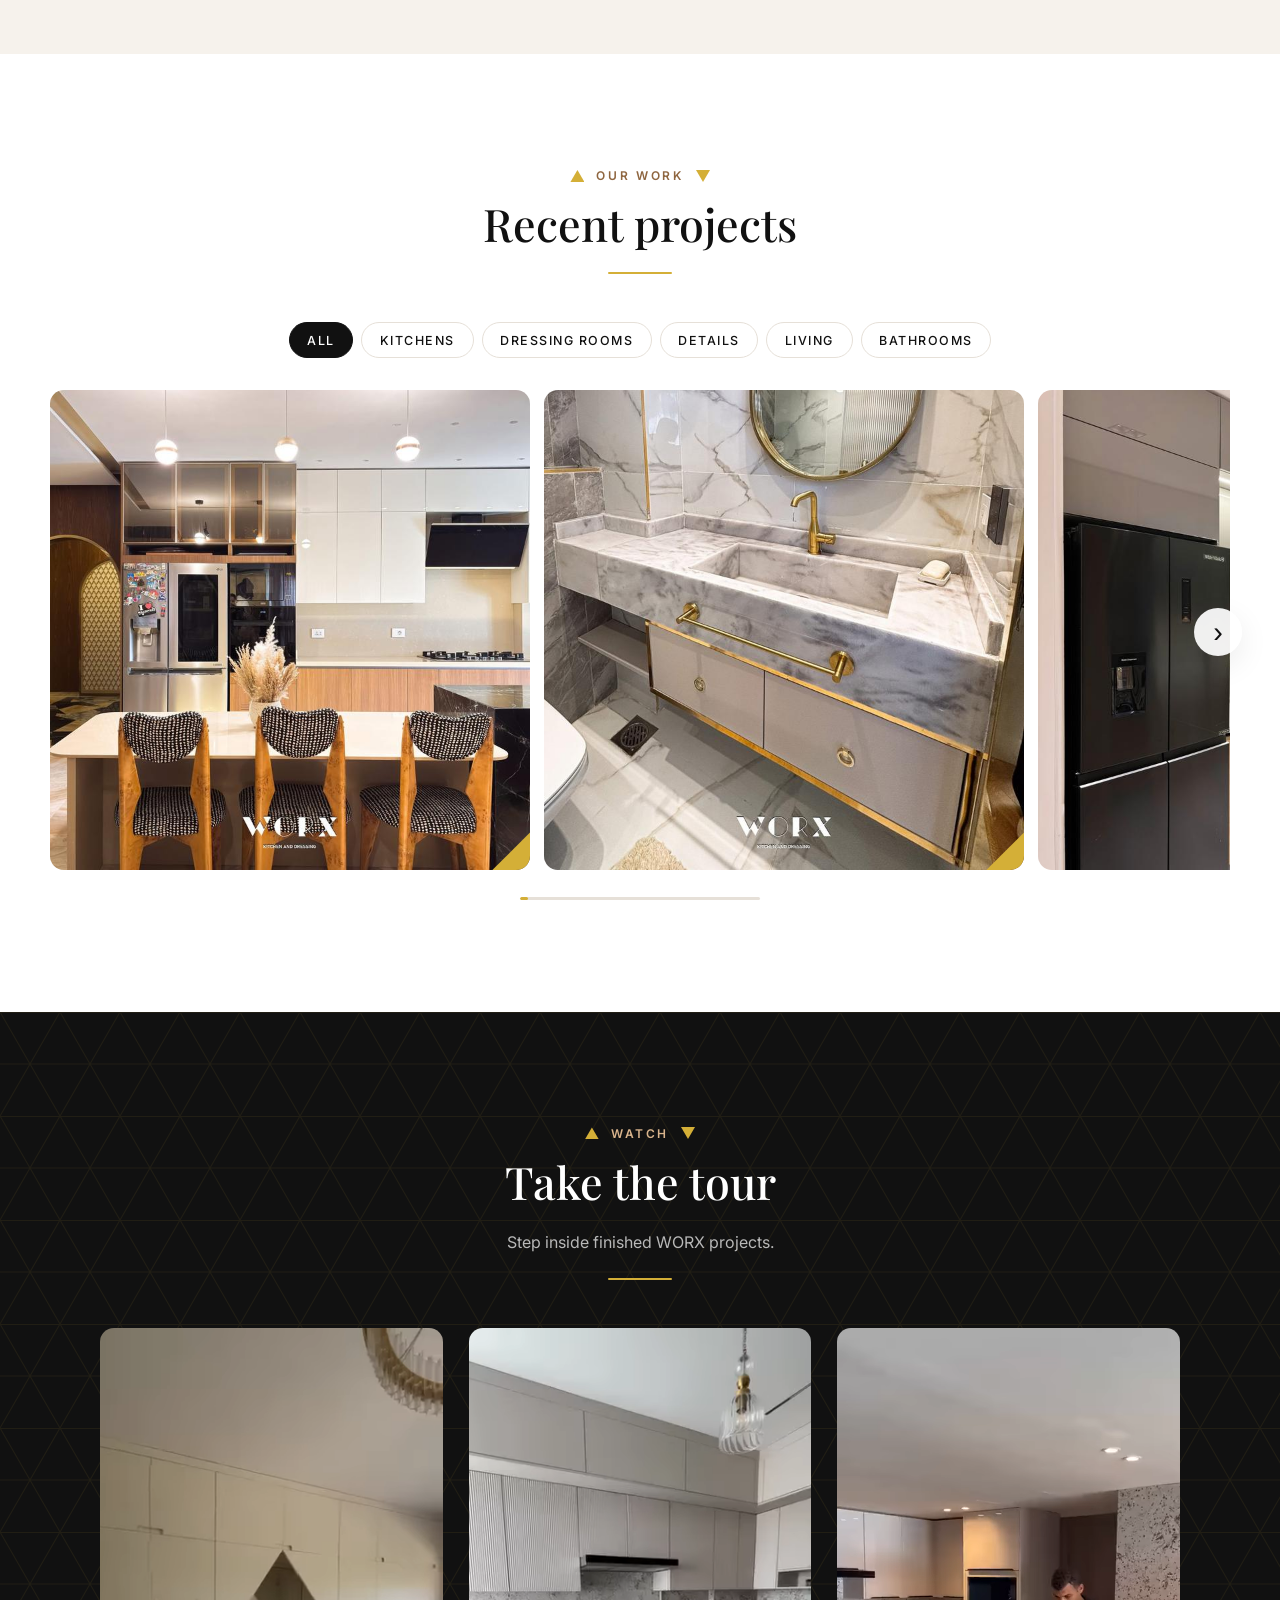
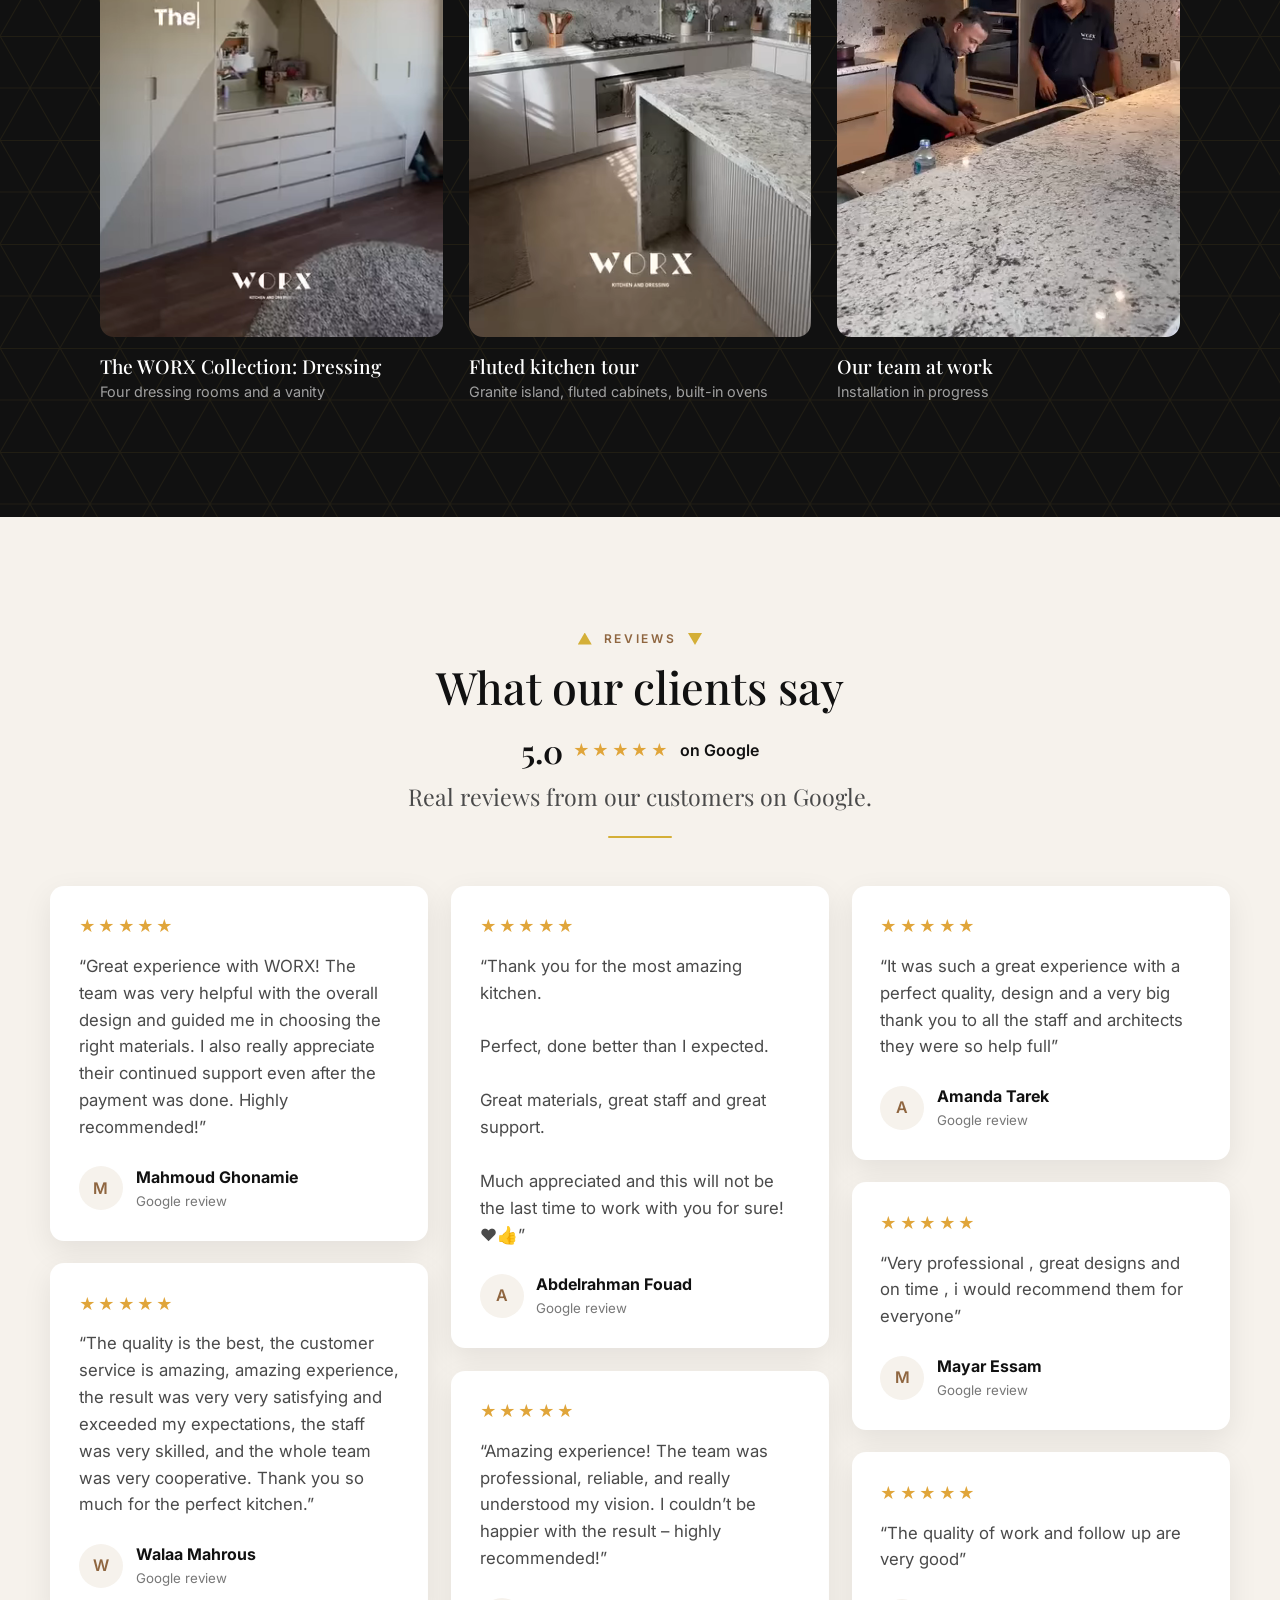
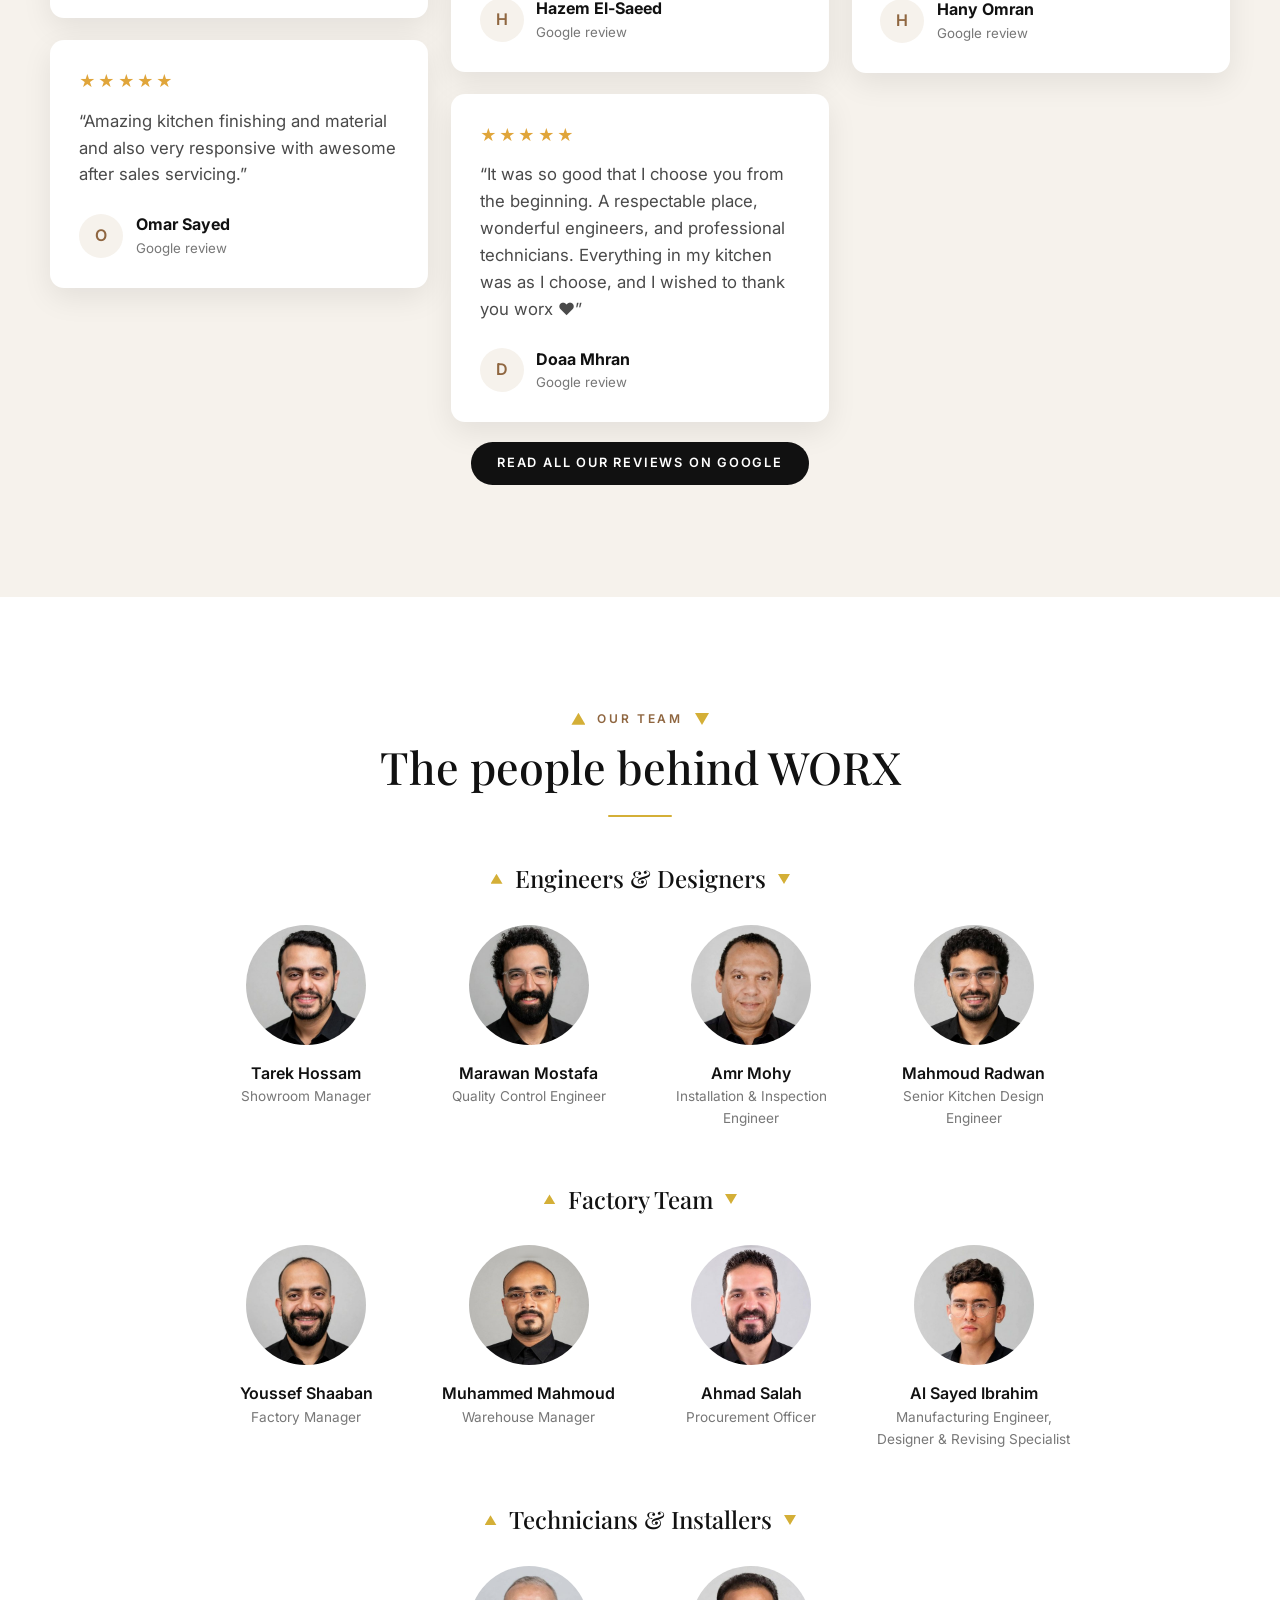
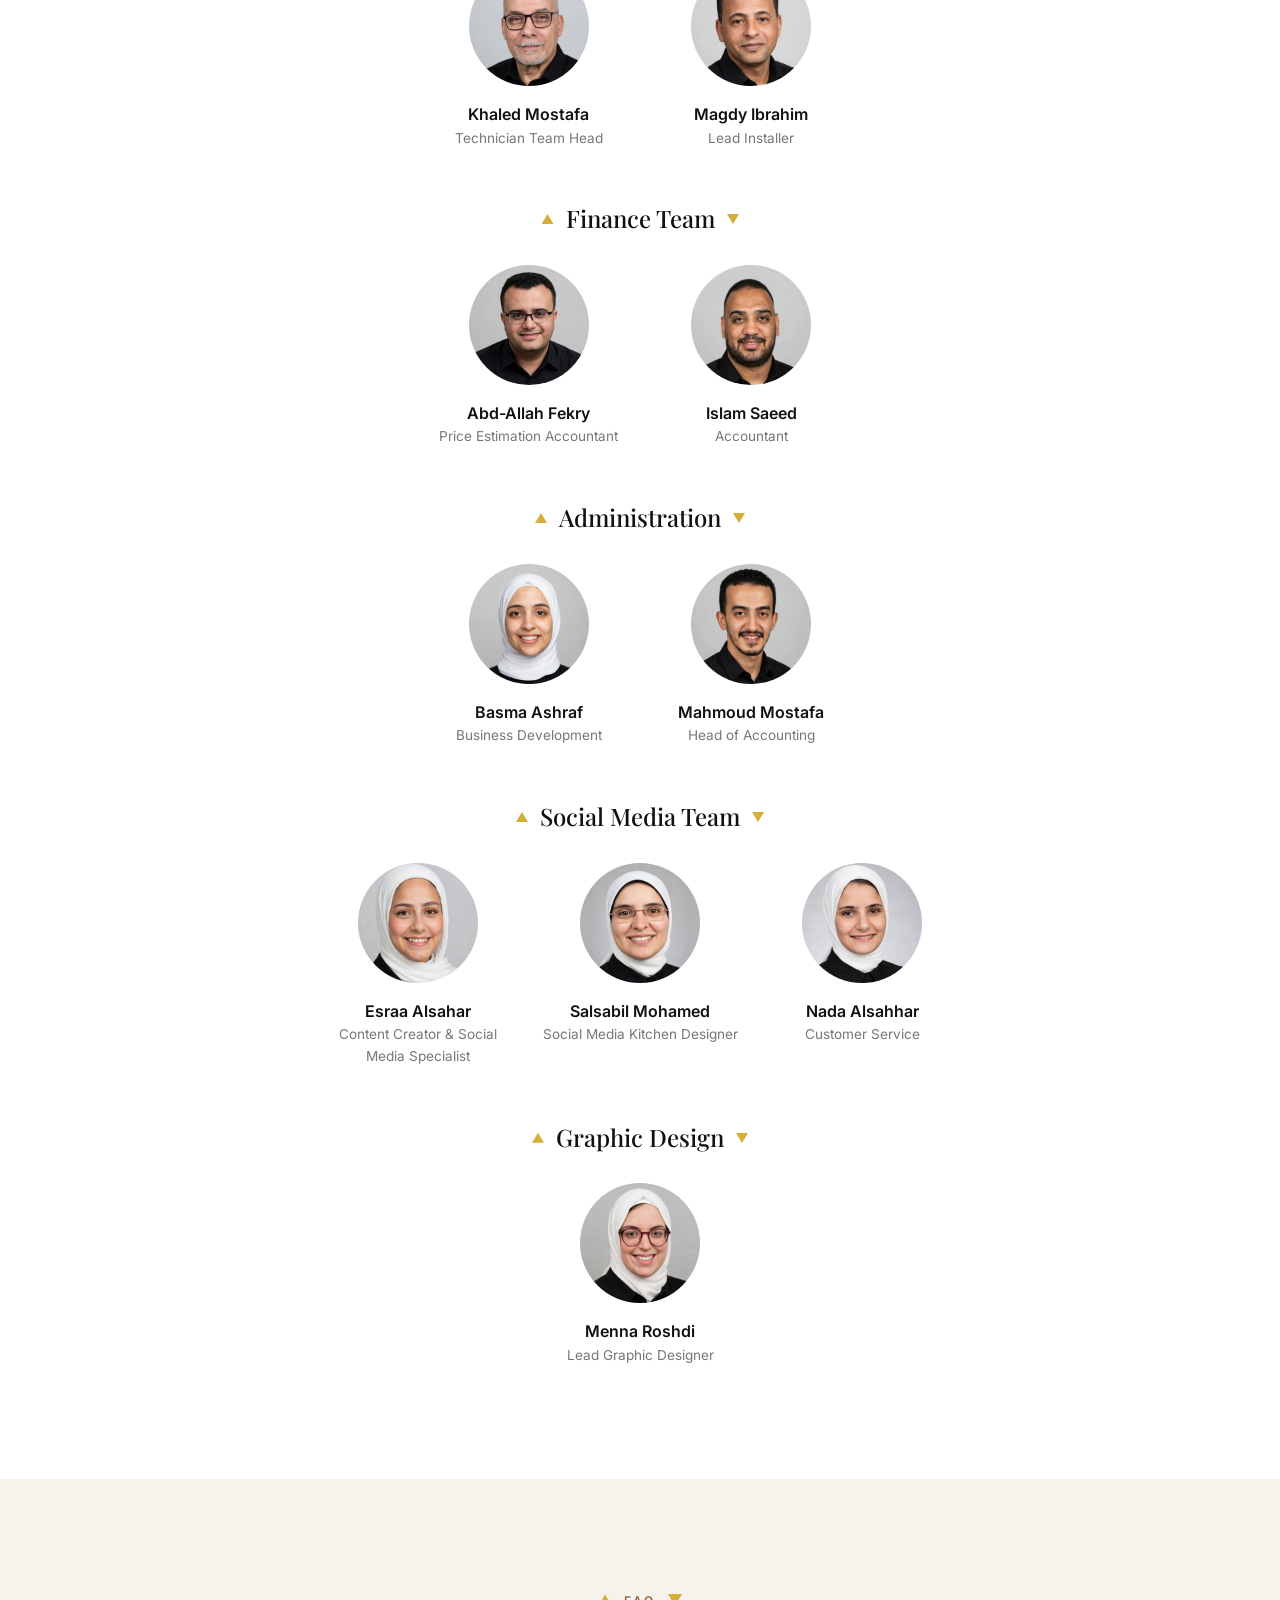
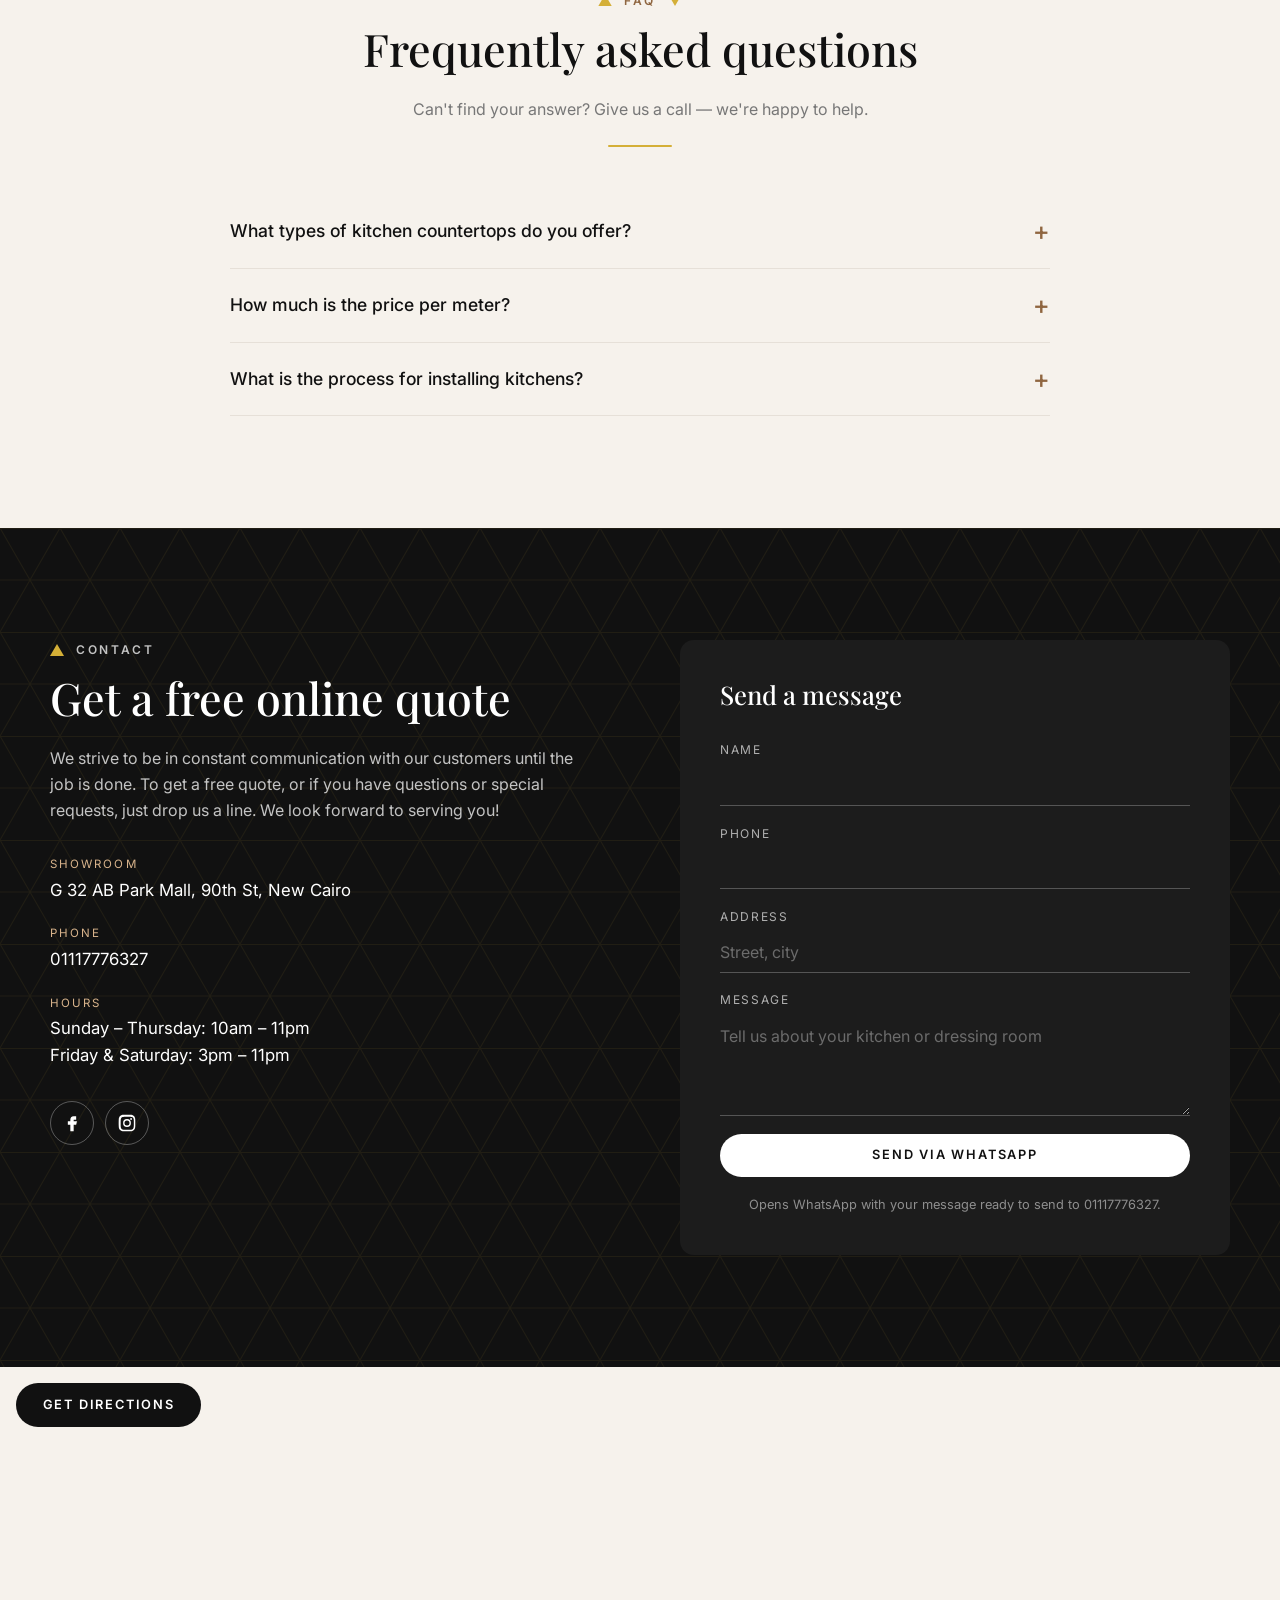
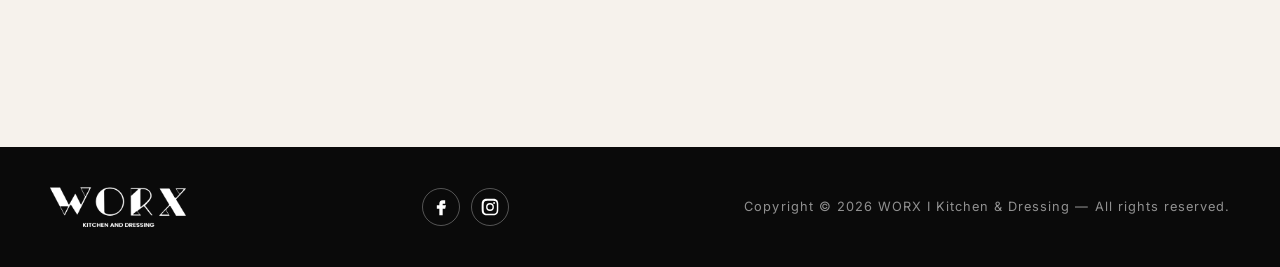
==== commit 62b770bf: "Gallery: remove four more photos Co-Authored-By: Claude Opus 5.5 <noreply@anthropic.com> Claude-Sess" ====
--- a/index.html
+++ b/index.html
@@ -250,9 +250,6 @@
           <button class="gallery__item" data-cat="kitchens" data-full="assets/img/work/white-oak-oven-tower-barn-door.jpg">
             <img src="assets/img/work/white-oak-oven-tower-barn-door-sm.jpg" width="576" height="720" alt="White kitchen with oven tower, sliding barn door and wooden worktop" loading="lazy">
           </button>
-          <button class="gallery__item" data-cat="kitchens" data-full="assets/img/work/white-gloss-oven-hob.jpg">
-            <img src="assets/img/work/white-gloss-oven-hob-sm.jpg" width="575" height="720" alt="White gloss kitchen with built-in ovens and gas hob" loading="lazy">
-          </button>
           <button class="gallery__item" data-cat="kitchens" data-full="assets/img/work/fluted-sink-window.jpg">
             <img src="assets/img/work/fluted-sink-window-sm.jpg" width="576" height="720" alt="Sunlit greige kitchen with fluted cabinets and sink by the window" loading="lazy">
           </button>
@@ -361,9 +358,6 @@
           <button class="gallery__item" data-cat="living" data-full="assets/img/work/tv-unit-oak-white.jpg">
             <img src="assets/img/work/tv-unit-oak-white-sm.jpg" width="720" height="720" alt="Oak and white TV wall unit with display niches" loading="lazy">
           </button>
-          <button class="gallery__item" data-cat="kitchens" data-full="assets/img/work/open-shelves-dining-front.jpg">
-            <img src="assets/img/work/open-shelves-dining-front-sm.jpg" width="720" height="720" alt="Stone dining peninsula with lit black-framed shelves and hood" loading="lazy">
-          </button>
           <button class="gallery__item" data-cat="kitchens" data-full="assets/img/work/cream-gloss-granite-u.jpg">
             <img src="assets/img/work/cream-gloss-granite-u-sm.jpg" width="720" height="720" alt="Cream gloss U-shaped kitchen with granite worktops and built-in ovens" loading="lazy">
           </button>
@@ -373,9 +367,6 @@
           <button class="gallery__item" data-cat="kitchens" data-full="assets/img/work/showroom-peninsula-plants.jpg">
             <img src="assets/img/work/showroom-peninsula-plants-sm.jpg" width="720" height="720" alt="Bright kitchen with waterfall peninsula and wood panelling" loading="lazy">
           </button>
-          <button class="gallery__item" data-cat="kitchens" data-full="assets/img/work/open-shelves-staircase.jpg">
-            <img src="assets/img/work/open-shelves-staircase-sm.jpg" width="720" height="720" alt="Peninsula kitchen with open shelves looking toward a glass staircase" loading="lazy">
-          </button>
           <button class="gallery__item" data-cat="kitchens" data-full="assets/img/work/wood-black-bar-stools.jpg">
             <img src="assets/img/work/wood-black-bar-stools-sm.jpg" width="405" height="720" alt="Oak and matte black kitchen with breakfast bar and pendant lights" loading="lazy">
           </button>
@@ -399,9 +390,6 @@
           </button>
           <button class="gallery__item" data-cat="kitchens" data-full="assets/img/kitchen-island.jpg">
             <img src="assets/img/kitchen-island.jpg" width="604" height="404" alt="Kitchen island with pendant lights and wood cabinetry" loading="lazy">
-          </button>
-          <button class="gallery__item" data-cat="kitchens" data-full="assets/img/gallery-dark.jpg">
-            <img src="assets/img/gallery-dark.jpg" width="406" height="406" alt="Dark wood kitchen with lit glass display cabinet" loading="lazy">
           </button>
           <button class="gallery__item" data-cat="details" data-full="assets/img/lazy-susan.jpg">
             <img src="assets/img/lazy-susan.jpg" width="304" height="404" alt="Corner cabinet with pull-out carousel shelves" loading="lazy">
